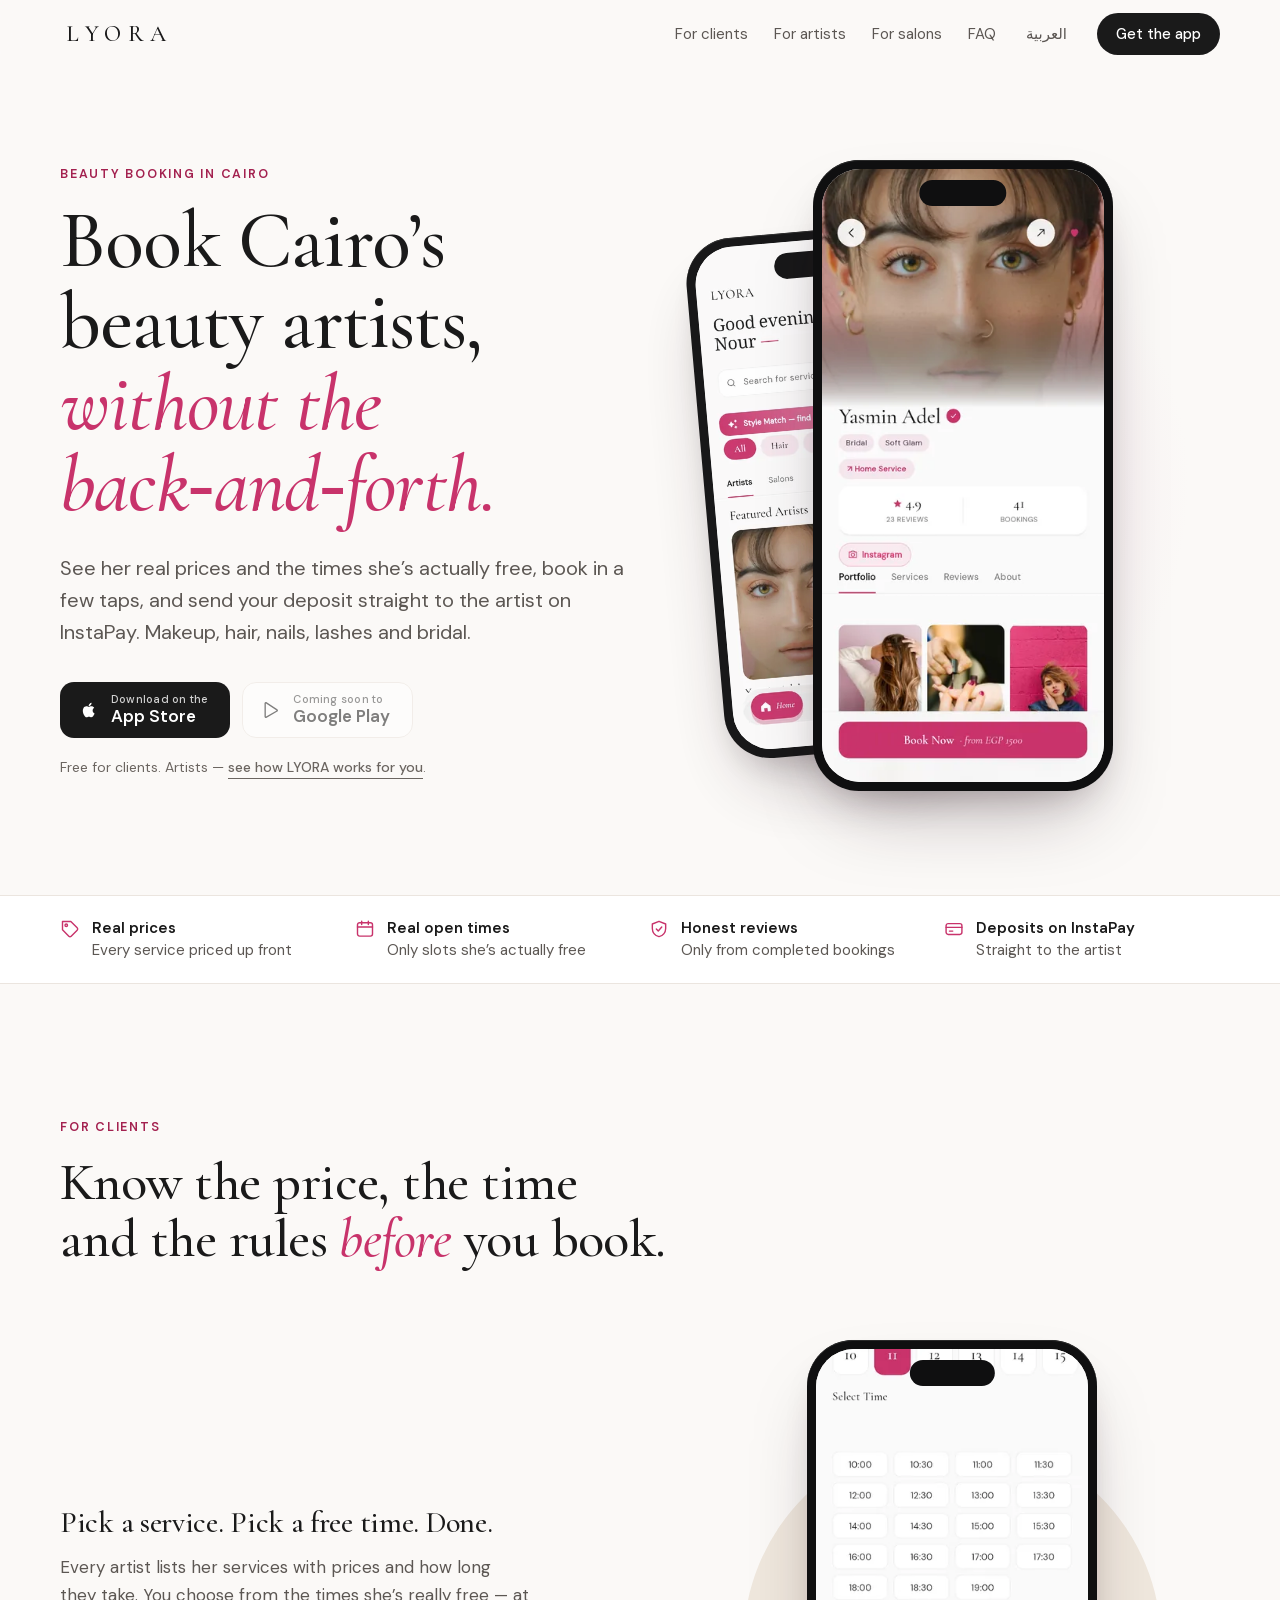
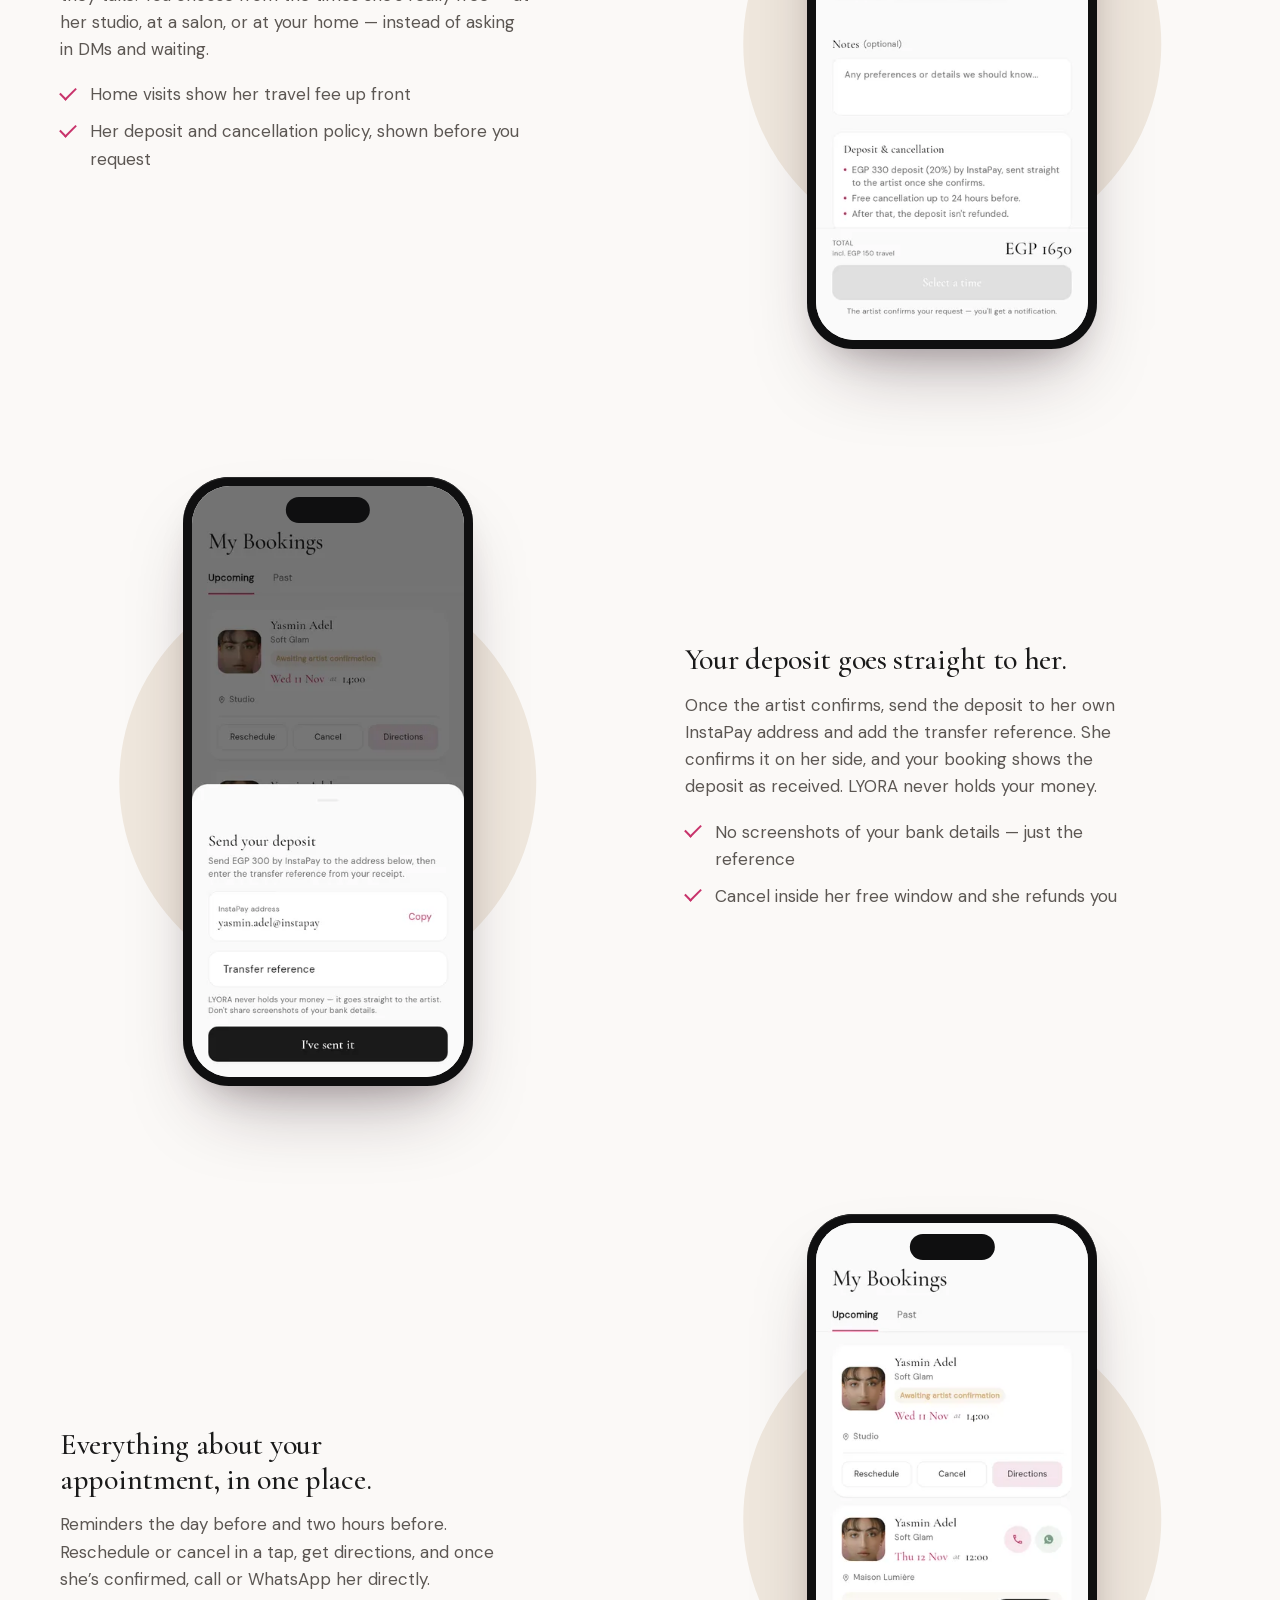
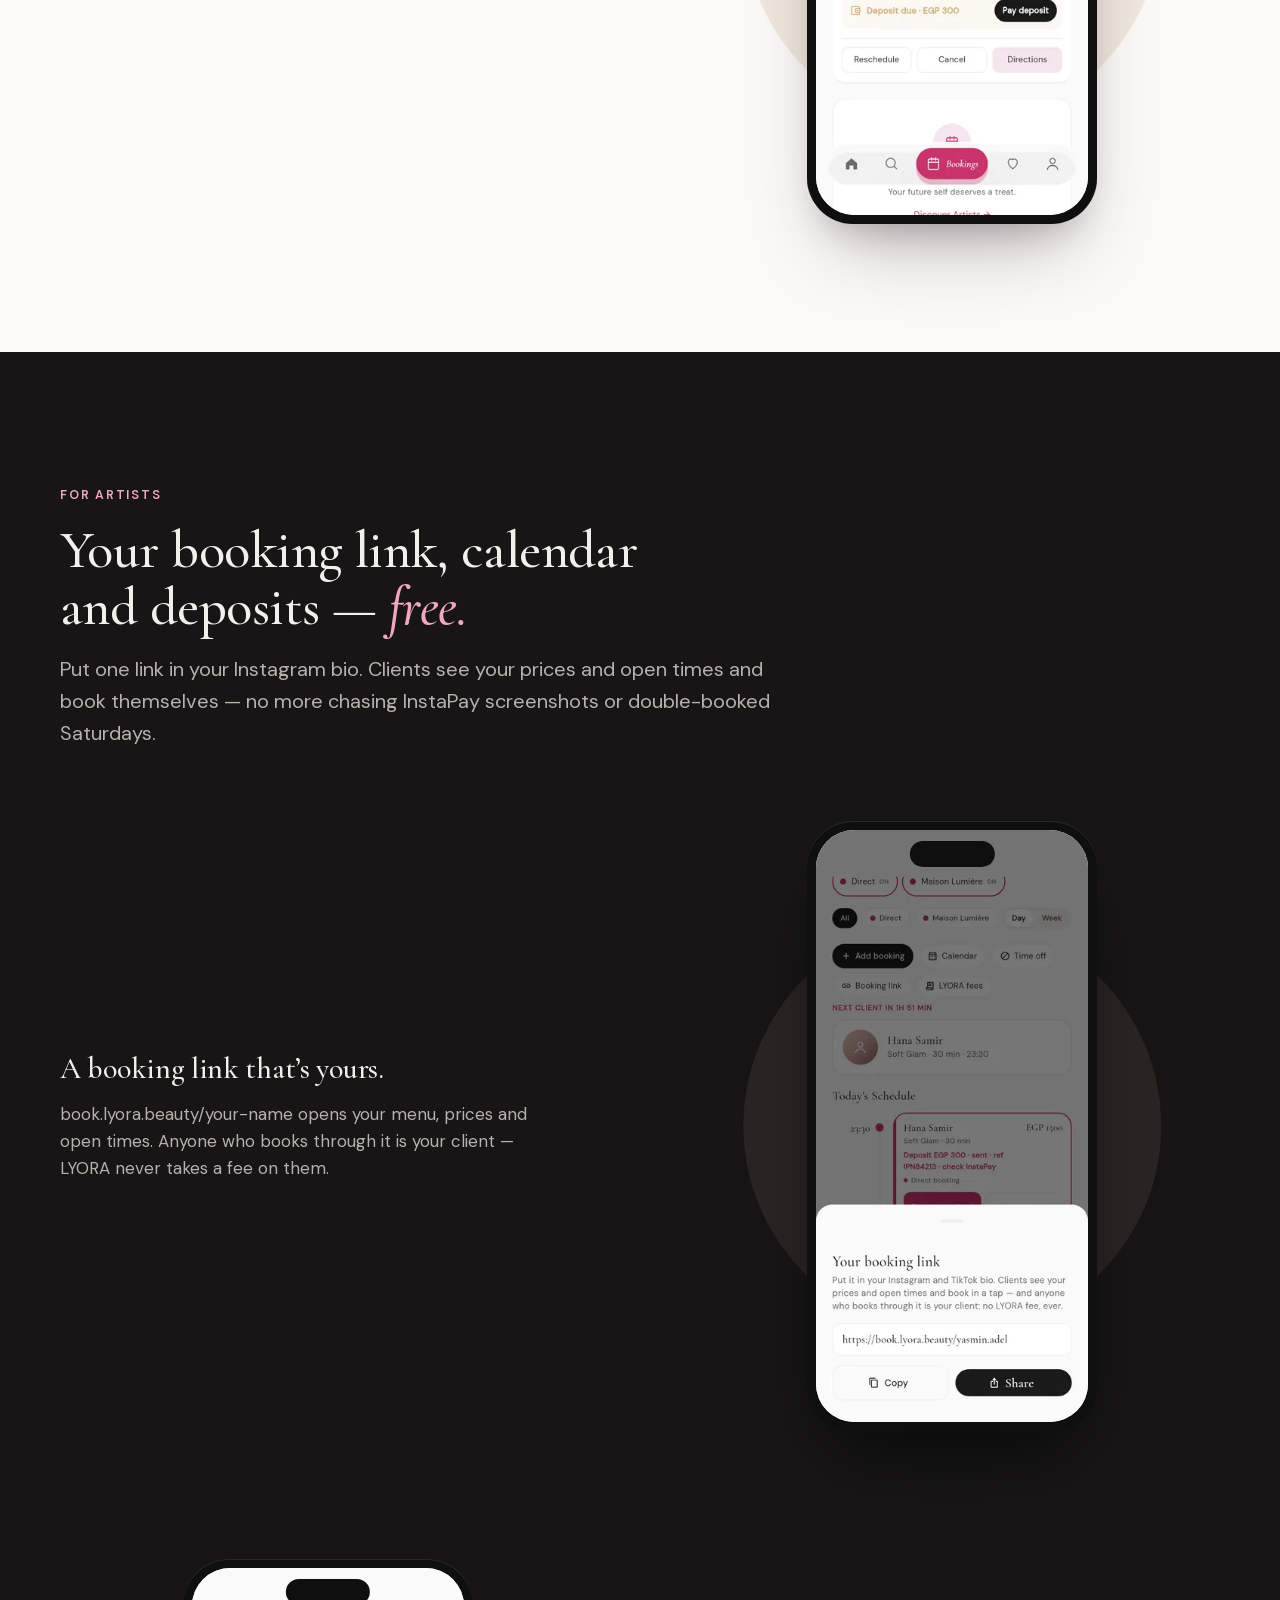
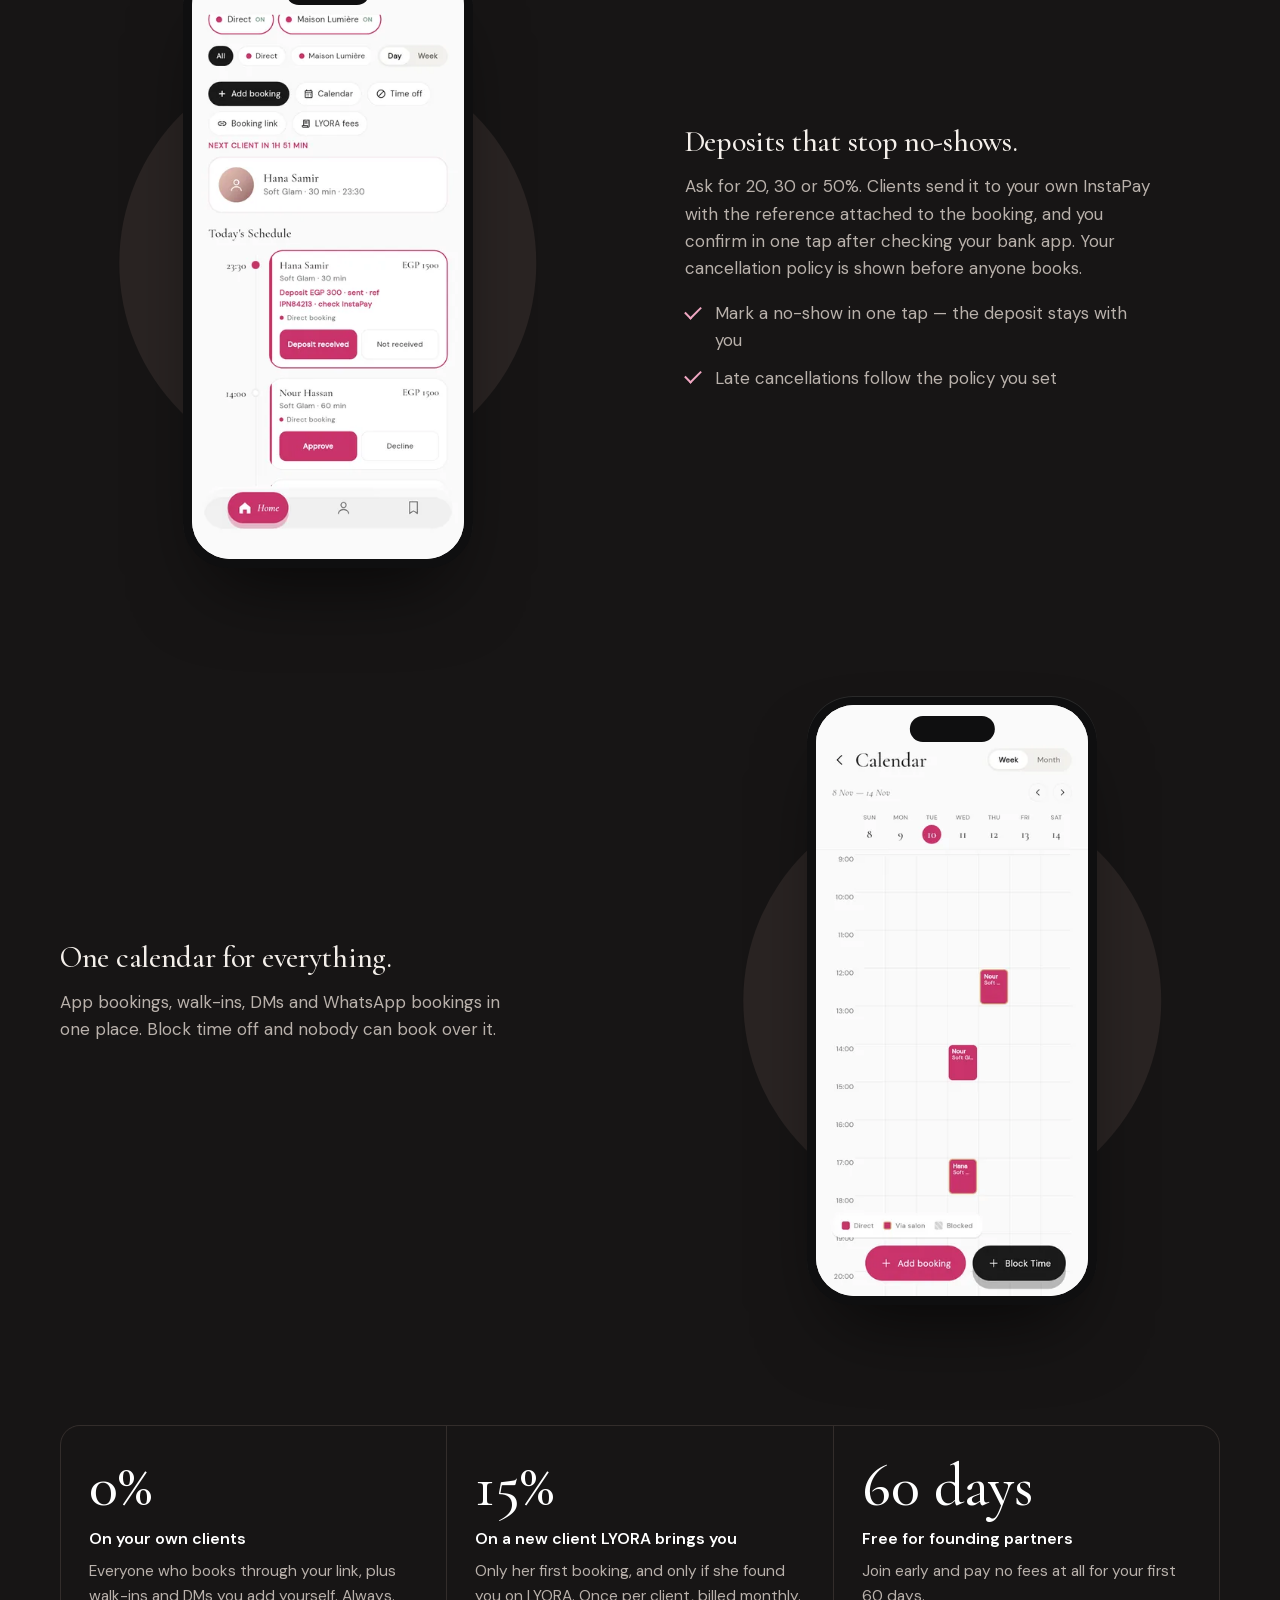
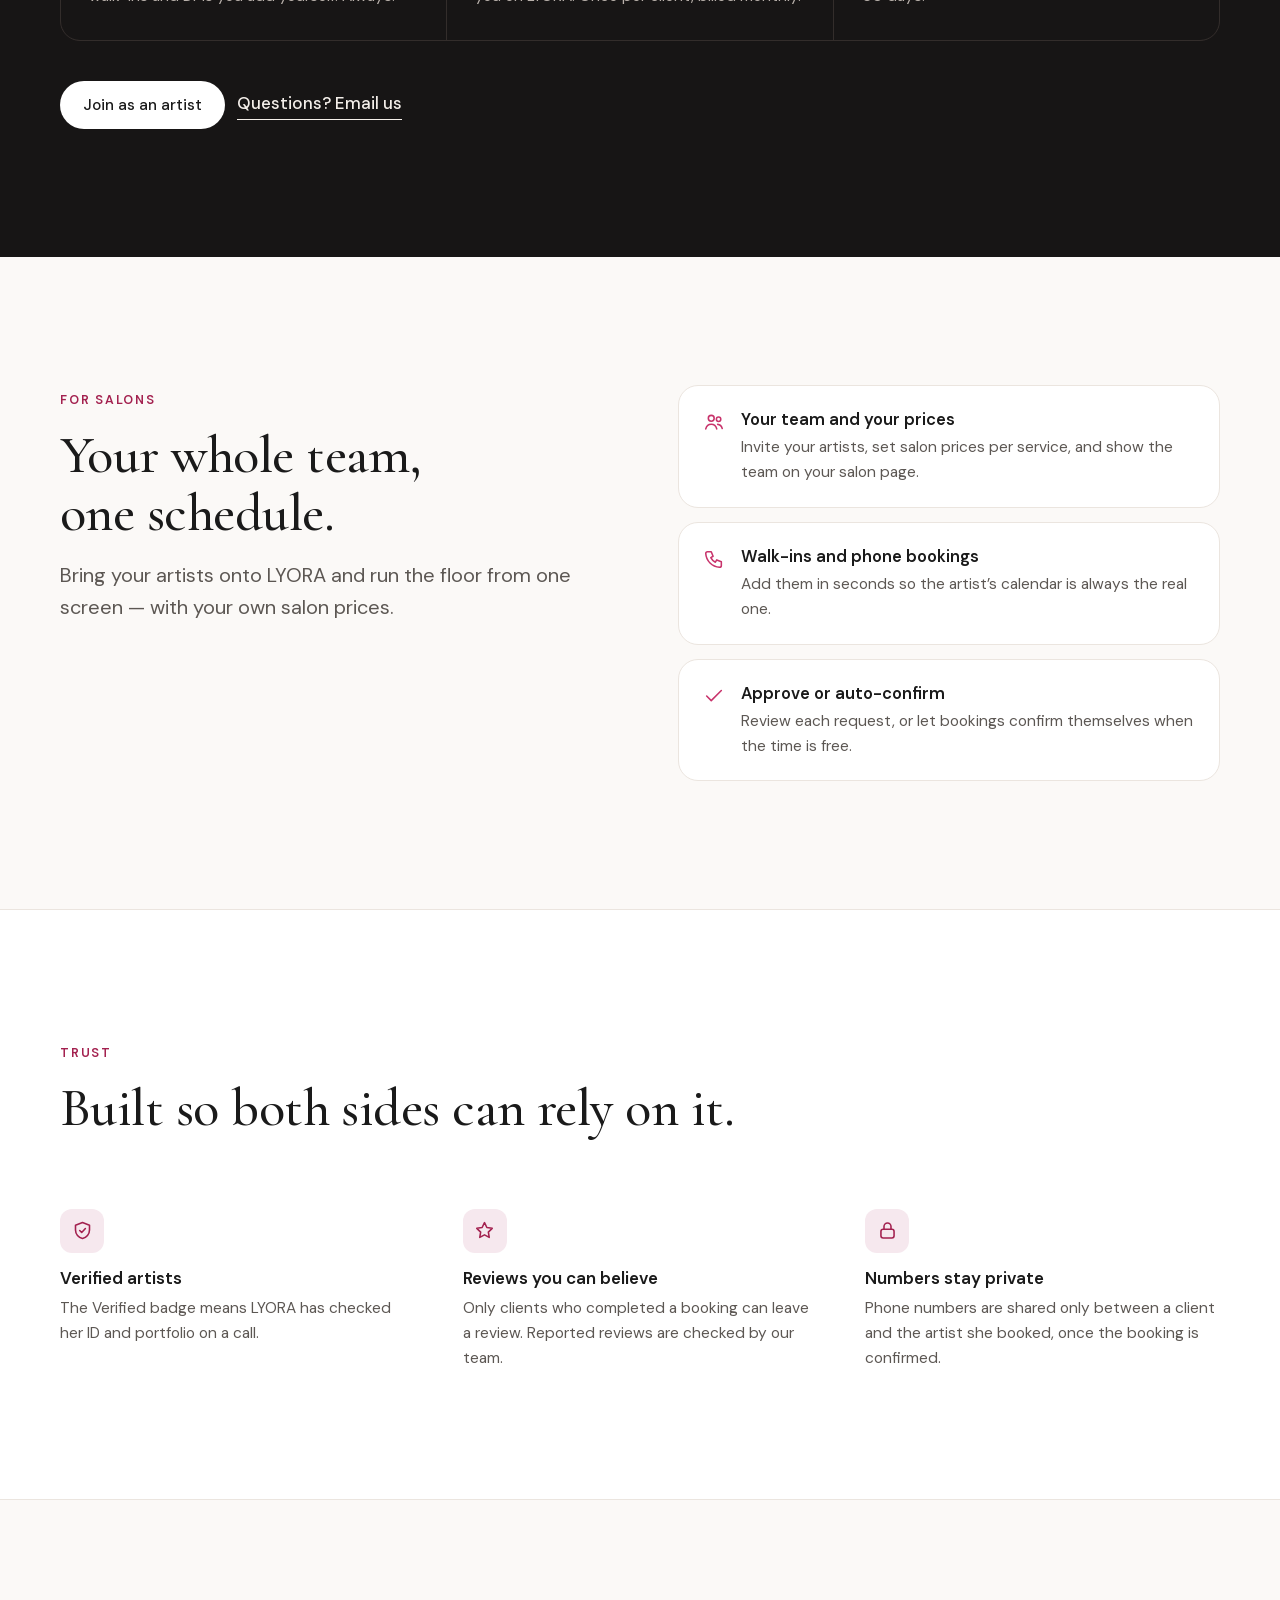
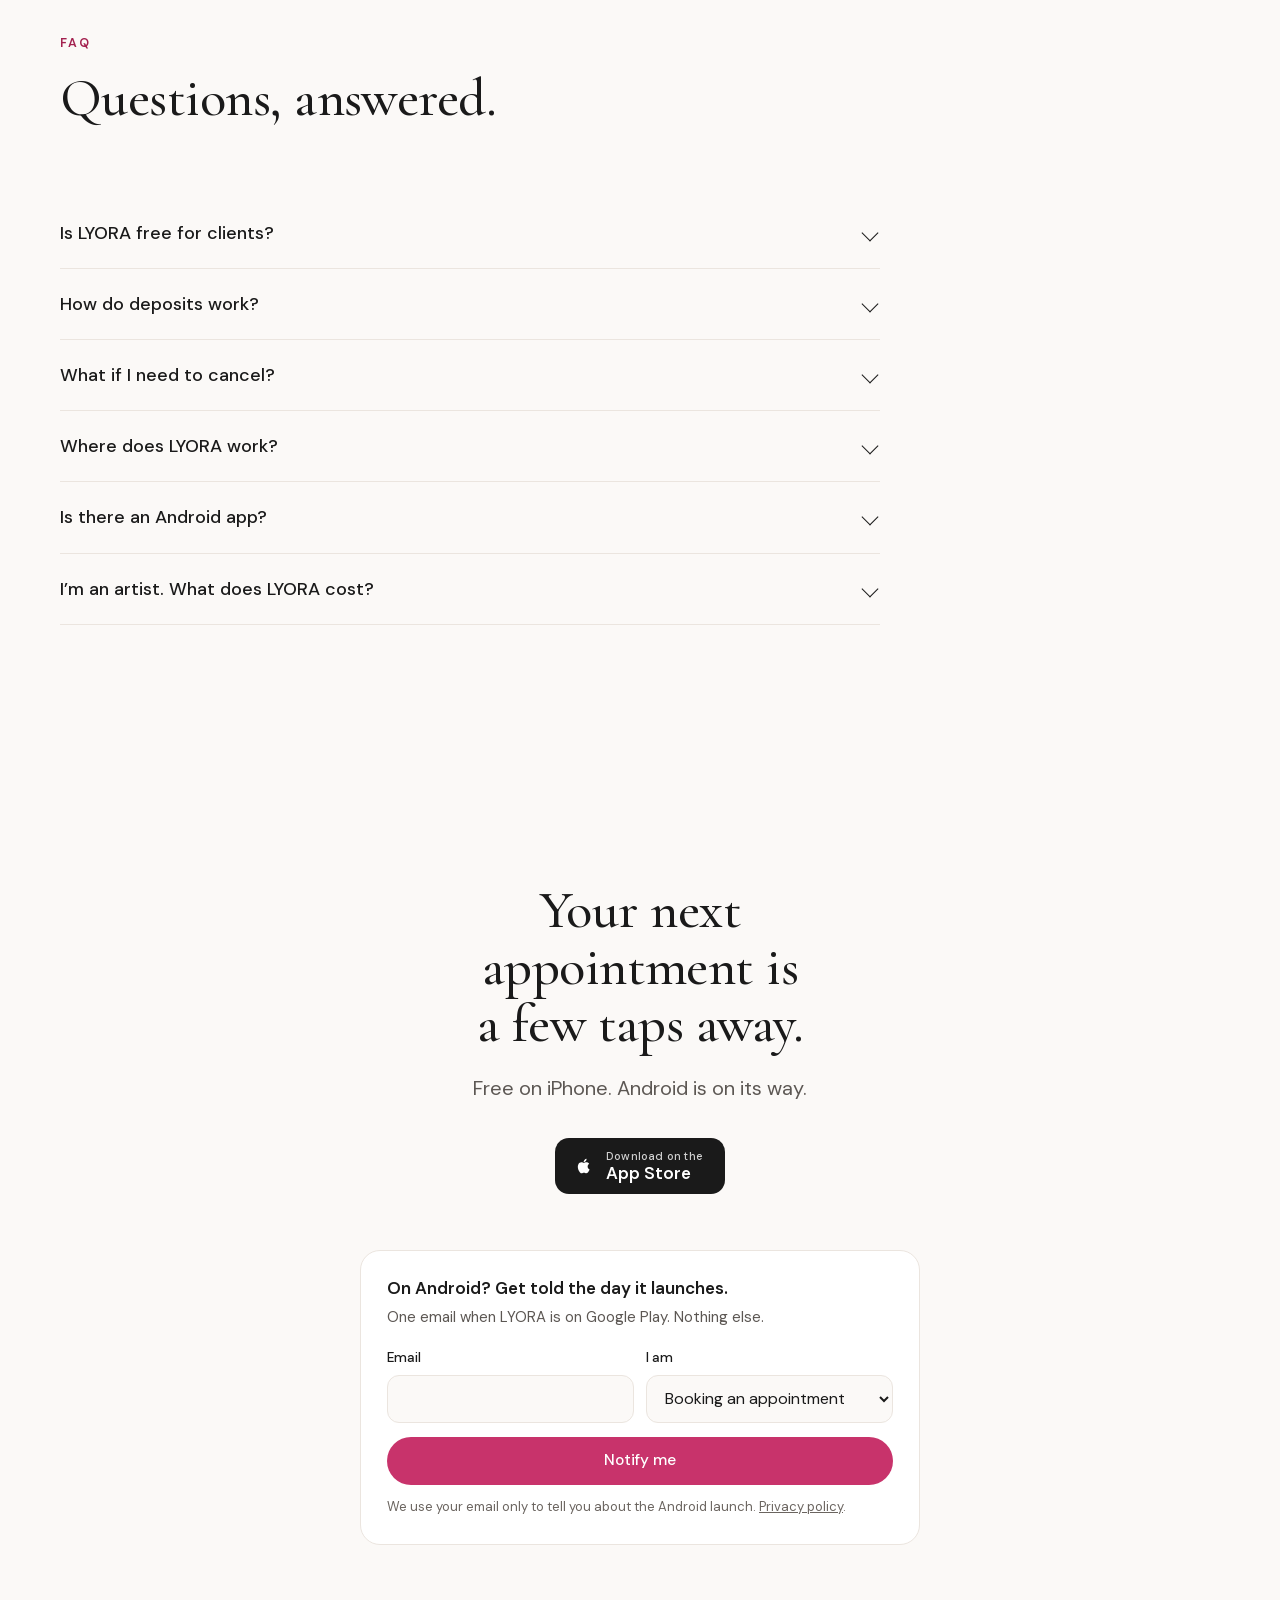
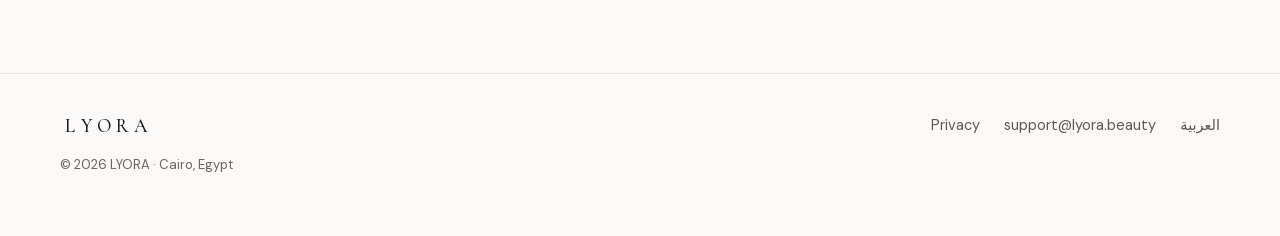
==== index.html @ 5c59edc7 "Redesign lyora.beauty: new EN/AR site built on the app's design - One design system shared with the " ====
<!doctype html>
<html lang="en-EG" dir="ltr">
<head>
<meta charset="utf-8">
<meta name="viewport" content="width=device-width, initial-scale=1">
<title>LYORA — Book beauty artists in Cairo</title>
<meta name="description" content="Book makeup artists, hair stylists, nail and lash artists and salons in Cairo. Real prices, real open times, and deposits sent straight to the artist on InstaPay.">
<link rel="canonical" href="https://lyora.beauty/">
<link rel="alternate" hreflang="en-EG" href="https://lyora.beauty/">
<link rel="alternate" hreflang="ar-EG" href="https://lyora.beauty/ar/">
<link rel="alternate" hreflang="x-default" href="https://lyora.beauty/">
<meta name="theme-color" content="#fbf9f7">
<meta property="og:type" content="website">
<meta property="og:site_name" content="LYORA">
<meta property="og:title" content="LYORA — Book beauty artists in Cairo">
<meta property="og:description" content="Real prices, real open times, and deposits sent straight to the artist on InstaPay.">
<meta property="og:url" content="https://lyora.beauty/">
<meta property="og:image" content="https://lyora.beauty/assets/og.jpg">
<meta property="og:image:width" content="1200">
<meta property="og:image:height" content="630">
<meta property="og:locale" content="en_EG">
<meta property="og:locale:alternate" content="ar_EG">
<meta name="twitter:card" content="summary_large_image">
<link rel="icon" type="image/png" sizes="32x32" href="/assets/favicon-32.png">
<link rel="apple-touch-icon" sizes="180x180" href="/assets/apple-touch-icon.png">
<link rel="preload" href="/assets/fonts/CormorantGaramond-normal-400-latin.woff2" as="font" type="font/woff2" crossorigin>
<link rel="preload" href="/assets/fonts/DMSans-normal-400-latin.woff2" as="font" type="font/woff2" crossorigin>
<link rel="stylesheet" href="/assets/fonts.css">
<link rel="stylesheet" href="/assets/site.css">
<script type="application/ld+json">
{
  "@context": "https://schema.org",
  "@graph": [
    {
      "@type": "Organization",
      "@id": "https://lyora.beauty/#organization",
      "name": "LYORA",
      "url": "https://lyora.beauty/",
      "logo": "https://lyora.beauty/assets/lyora-icon.png",
      "email": "support@lyora.beauty",
      "areaServed": "Cairo, Egypt"
    },
    {
      "@type": "MobileApplication",
      "name": "LYORA",
      "operatingSystem": "iOS",
      "applicationCategory": "LifestyleApplication",
      "offers": { "@type": "Offer", "price": "0", "priceCurrency": "EGP" },
      "url": "https://apps.apple.com/app/id6783791717",
      "publisher": { "@id": "https://lyora.beauty/#organization" }
    }
  ]
}
</script>
</head>
<body>
<a class="skip" href="#main">Skip to content</a>

<header class="site-header">
  <div class="wrap nav">
    <a class="wordmark" href="/" aria-label="LYORA home">LYORA</a>
    <ul class="nav-links" id="nav-links">
      <li><a href="#clients">For clients</a></li>
      <li><a href="#artists">For artists</a></li>
      <li><a href="#salons">For salons</a></li>
      <li><a href="#faq">FAQ</a></li>
      <li class="lang-mobile"><a href="/ar/" lang="ar" hreflang="ar">العربية</a></li>
    </ul>
    <a class="lang lang-desktop" href="/ar/" lang="ar" hreflang="ar">العربية</a>
    <a class="btn btn-ink" href="#download">Get the app</a>
    <button class="menu-btn" type="button" aria-label="Menu" aria-expanded="false" aria-controls="nav-links">
      <svg viewBox="0 0 24 24" fill="none" stroke="currentColor" stroke-width="1.8" stroke-linecap="round" aria-hidden="true"><path d="M4 7h16M4 12h16M4 17h16"/></svg>
    </button>
  </div>
</header>

<main id="main">

  <!-- Hero -->
  <section class="hero">
    <div class="wrap hero-grid">
      <div>
        <span class="eyebrow">Beauty booking in Cairo</span>
        <h1 class="h1">Book Cairo’s beauty artists, <em class="accent">without the back&#8209;and&#8209;forth.</em></h1>
        <p class="lede">See her real prices and the times she’s actually free, book in a few taps, and send your deposit straight to the artist on InstaPay. Makeup, hair, nails, lashes and bridal.</p>
        <div class="cta-row">
          <a class="btn btn-ink store" href="https://apps.apple.com/app/id6783791717" rel="noopener">
            <svg viewBox="0 0 24 24" fill="currentColor" aria-hidden="true"><path d="M16.37 12.6c-.02-2.2 1.8-3.26 1.88-3.31-1.03-1.5-2.62-1.7-3.18-1.73-1.35-.14-2.64.8-3.33.8-.69 0-1.74-.78-2.87-.76-1.47.02-2.83.86-3.59 2.18-1.53 2.66-.39 6.6 1.1 8.76.73 1.05 1.6 2.24 2.73 2.2 1.1-.05 1.51-.71 2.84-.71 1.32 0 1.7.71 2.86.69 1.18-.02 1.93-1.07 2.65-2.13.84-1.22 1.18-2.4 1.2-2.46-.03-.01-2.3-.88-2.33-3.53zM14.2 6.13c.6-.73 1.01-1.75.9-2.76-.87.04-1.92.58-2.54 1.31-.56.64-1.05 1.68-.92 2.67.97.07 1.96-.49 2.56-1.22z"/></svg>
            <span><small>Download on the</small><b>App Store</b></span>
          </a>
          <span class="btn btn-line store" aria-disabled="true">
            <svg viewBox="0 0 24 24" fill="none" stroke="currentColor" stroke-width="1.6" aria-hidden="true"><path d="M5 3.8v16.4c0 .5.5.8 1 .6l13.2-7.6c.5-.3.5-1 0-1.3L6 3.2c-.5-.2-1 .1-1 .6z"/></svg>
            <span><small>Coming soon to</small><b>Google Play</b></span>
          </span>
        </div>
        <p class="hero-note">Free for clients. Artists — <a class="link-arrow" href="#artists">see how LYORA works for you</a>.</p>
      </div>
      <div class="hero-visual" aria-hidden="true">
        <div class="phone back"><div class="screen"><img src="/assets/screens/home.webp" srcset="/assets/screens/home-sm.webp 360w, /assets/screens/home.webp 600w" sizes="250px" alt="" width="600" height="1304" fetchpriority="low"></div></div>
        <div class="phone"><div class="screen"><img src="/assets/screens/profile.webp" srcset="/assets/screens/profile-sm.webp 360w, /assets/screens/profile.webp 600w" sizes="300px" alt="" width="600" height="1304" fetchpriority="high"></div></div>
      </div>
    </div>
  </section>

  <!-- Facts -->
  <section class="facts" aria-label="Why LYORA">
    <ul class="wrap">
      <li><svg viewBox="0 0 24 24" fill="none" stroke="currentColor" stroke-width="1.7" stroke-linecap="round" stroke-linejoin="round" aria-hidden="true"><path d="M20.6 13.4 13.4 20.6a2 2 0 0 1-2.8 0L3 13V3h10l7.6 7.6a2 2 0 0 1 0 2.8z"/><circle cx="7.5" cy="7.5" r="1.5"/></svg><span><strong>Real prices</strong>Every service priced up front</span></li>
      <li><svg viewBox="0 0 24 24" fill="none" stroke="currentColor" stroke-width="1.7" stroke-linecap="round" stroke-linejoin="round" aria-hidden="true"><rect x="3" y="4.5" width="18" height="16" rx="2.5"/><path d="M3 9.5h18M8 2.5v4M16 2.5v4"/></svg><span><strong>Real open times</strong>Only slots she’s actually free</span></li>
      <li><svg viewBox="0 0 24 24" fill="none" stroke="currentColor" stroke-width="1.7" stroke-linecap="round" stroke-linejoin="round" aria-hidden="true"><path d="M12 2.8 4 6v5.5c0 4.7 3.4 8.7 8 9.7 4.6-1 8-5 8-9.7V6l-8-3.2z"/><path d="m8.8 12 2.3 2.3 4.2-4.6"/></svg><span><strong>Honest reviews</strong>Only from completed bookings</span></li>
      <li><svg viewBox="0 0 24 24" fill="none" stroke="currentColor" stroke-width="1.7" stroke-linecap="round" stroke-linejoin="round" aria-hidden="true"><rect x="2.5" y="5.5" width="19" height="13" rx="2.5"/><path d="M2.5 10h19M6.5 14.5h4"/></svg><span><strong>Deposits on InstaPay</strong>Straight to the artist</span></li>
    </ul>
  </section>

  <!-- Clients -->
  <section class="section" id="clients">
    <div class="wrap">
      <div class="section-head reveal">
        <span class="eyebrow">For clients</span>
        <h2 class="h2">Know the price, the time and the rules <em class="accent">before</em> you book.</h2>
      </div>

      <div class="feature reveal">
        <div class="feature-copy">
          <h3 class="h3">Pick a service. Pick a free time. Done.</h3>
          <p>Every artist lists her services with prices and how long they take. You choose from the times she’s really free — at her studio, at a salon, or at your home — instead of asking in DMs and waiting.</p>
          <ul class="ticks">
            <li>Home visits show her travel fee up front</li>
            <li>Her deposit and cancellation policy, shown before you request</li>
          </ul>
        </div>
        <div class="feature-visual">
          <div class="phone"><div class="screen"><img src="/assets/screens/booking.webp" srcset="/assets/screens/booking-sm.webp 360w, /assets/screens/booking.webp 600w" sizes="290px" width="600" height="1304" loading="lazy" alt="LYORA booking screen: open time slots and the artist’s deposit and cancellation policy, total EGP 1,650"></div></div>
        </div>
      </div>

      <div class="feature flip reveal">
        <div class="feature-copy">
          <h3 class="h3">Your deposit goes straight to her.</h3>
          <p>Once the artist confirms, send the deposit to her own InstaPay address and add the transfer reference. She confirms it on her side, and your booking shows the deposit as received. LYORA never holds your money.</p>
          <ul class="ticks">
            <li>No screenshots of your bank details — just the reference</li>
            <li>Cancel inside her free window and she refunds you</li>
          </ul>
        </div>
        <div class="feature-visual">
          <div class="phone"><div class="screen"><img src="/assets/screens/deposit.webp" srcset="/assets/screens/deposit-sm.webp 360w, /assets/screens/deposit.webp 600w" sizes="290px" width="600" height="1304" loading="lazy" alt="Deposit sheet: send EGP 300 by InstaPay to the artist’s address, then enter the transfer reference"></div></div>
        </div>
      </div>

      <div class="feature reveal">
        <div class="feature-copy">
          <h3 class="h3">Everything about your appointment, in one place.</h3>
          <p>Reminders the day before and two hours before. Reschedule or cancel in a tap, get directions, and once she’s confirmed, call or WhatsApp her directly.</p>
        </div>
        <div class="feature-visual">
          <div class="phone"><div class="screen"><img src="/assets/screens/bookings.webp" srcset="/assets/screens/bookings-sm.webp 360w, /assets/screens/bookings.webp 600w" sizes="290px" width="600" height="1304" loading="lazy" alt="My Bookings: a confirmed appointment with call and WhatsApp buttons and a deposit due"></div></div>
        </div>
      </div>
    </div>
  </section>

  <!-- Artists -->
  <section class="section dark" id="artists">
    <div class="wrap">
      <div class="section-head reveal">
        <span class="eyebrow">For artists</span>
        <h2 class="h2">Your booking link, calendar and deposits — <em class="accent" style="color:#f0a7c2">free.</em></h2>
        <p class="lede">Put one link in your Instagram bio. Clients see your prices and open times and book themselves — no more chasing InstaPay screenshots or double-booked Saturdays.</p>
      </div>

      <div class="feature reveal">
        <div class="feature-copy">
          <h3 class="h3">A booking link that’s yours.</h3>
          <p><span dir="ltr">book.lyora.beauty/your-name</span> opens your menu, prices and open times. Anyone who books through it is your client — LYORA never takes a fee on them.</p>
        </div>
        <div class="feature-visual">
          <div class="phone"><div class="screen"><img src="/assets/screens/artist-link.webp" srcset="/assets/screens/artist-link-sm.webp 360w, /assets/screens/artist-link.webp 600w" sizes="290px" width="600" height="1304" loading="lazy" alt="Artist app: your booking link sheet with copy and share buttons"></div></div>
        </div>
      </div>

      <div class="feature flip reveal">
        <div class="feature-copy">
          <h3 class="h3">Deposits that stop no-shows.</h3>
          <p>Ask for 20, 30 or 50%. Clients send it to your own InstaPay with the reference attached to the booking, and you confirm in one tap after checking your bank app. Your cancellation policy is shown before anyone books.</p>
          <ul class="ticks">
            <li>Mark a no-show in one tap — the deposit stays with you</li>
            <li>Late cancellations follow the policy you set</li>
          </ul>
        </div>
        <div class="feature-visual">
          <div class="phone"><div class="screen"><img src="/assets/screens/artist-home.webp" srcset="/assets/screens/artist-home-sm.webp 360w, /assets/screens/artist-home.webp 600w" sizes="290px" width="600" height="1304" loading="lazy" alt="Artist dashboard: today’s schedule with a deposit reference to confirm"></div></div>
        </div>
      </div>

      <div class="feature reveal">
        <div class="feature-copy">
          <h3 class="h3">One calendar for everything.</h3>
          <p>App bookings, walk-ins, DMs and WhatsApp bookings in one place. Block time off and nobody can book over it.</p>
        </div>
        <div class="feature-visual">
          <div class="phone"><div class="screen"><img src="/assets/screens/artist-calendar.webp" srcset="/assets/screens/artist-calendar-sm.webp 360w, /assets/screens/artist-calendar.webp 600w" sizes="290px" width="600" height="1304" loading="lazy" alt="Artist calendar: the week’s bookings with Add booking and Block time"></div></div>
        </div>
      </div>

      <div class="pricing reveal" aria-label="Pricing for artists">
        <div>
          <div class="big">0%</div>
          <h3>On your own clients</h3>
          <p>Everyone who books through your link, plus walk-ins and DMs you add yourself. Always.</p>
        </div>
        <div>
          <div class="big">15%</div>
          <h3>On a new client LYORA brings you</h3>
          <p>Only her first booking, and only if she found you on LYORA. Once per client, billed monthly.</p>
        </div>
        <div>
          <div class="big">60 days</div>
          <h3>Free for founding partners</h3>
          <p>Join early and pay no fees at all for your first 60 days.</p>
        </div>
      </div>
      <div class="cta-row reveal">
        <a class="btn btn-light" href="https://apps.apple.com/app/id6783791717" rel="noopener">Join as an artist</a>
        <a class="link-arrow" href="mailto:support@lyora.beauty?subject=Joining%20LYORA%20as%20an%20artist">Questions? Email us</a>
      </div>
    </div>
  </section>

  <!-- Salons -->
  <section class="section" id="salons">
    <div class="wrap split">
      <div class="reveal">
        <span class="eyebrow">For salons</span>
        <h2 class="h2">Your whole team, one schedule.</h2>
        <p class="lede" style="margin-top:18px">Bring your artists onto LYORA and run the floor from one screen — with your own salon prices.</p>
      </div>
      <div class="cards reveal">
        <div class="card">
          <svg viewBox="0 0 24 24" fill="none" stroke="currentColor" stroke-width="1.7" stroke-linecap="round" stroke-linejoin="round" aria-hidden="true"><circle cx="9" cy="8" r="3.2"/><path d="M3 19.5c.8-3.2 3.2-5 6-5s5.2 1.8 6 5"/><circle cx="17" cy="9" r="2.4"/><path d="M16 14.6c2.4.2 4.2 1.8 5 4.4"/></svg>
          <div><h3>Your team and your prices</h3><p>Invite your artists, set salon prices per service, and show the team on your salon page.</p></div>
        </div>
        <div class="card">
          <svg viewBox="0 0 24 24" fill="none" stroke="currentColor" stroke-width="1.7" stroke-linecap="round" stroke-linejoin="round" aria-hidden="true"><path d="M5 4h4l2 5-2.5 1.5a11 11 0 0 0 5 5L15 13l5 2v4a2 2 0 0 1-2 2A16 16 0 0 1 3 6a2 2 0 0 1 2-2z"/></svg>
          <div><h3>Walk-ins and phone bookings</h3><p>Add them in seconds so the artist’s calendar is always the real one.</p></div>
        </div>
        <div class="card">
          <svg viewBox="0 0 24 24" fill="none" stroke="currentColor" stroke-width="1.7" stroke-linecap="round" stroke-linejoin="round" aria-hidden="true"><path d="M20 6 9 17l-5-5"/></svg>
          <div><h3>Approve or auto-confirm</h3><p>Review each request, or let bookings confirm themselves when the time is free.</p></div>
        </div>
      </div>
    </div>
  </section>

  <!-- Trust -->
  <section class="section trust" aria-labelledby="trust-title">
    <div class="wrap">
      <div class="section-head reveal">
        <span class="eyebrow">Trust</span>
        <h2 class="h2" id="trust-title">Built so both sides can rely on it.</h2>
      </div>
      <div class="trust-grid reveal">
        <div>
          <span class="icon-chip"><svg viewBox="0 0 24 24" fill="none" stroke="currentColor" stroke-width="1.8" stroke-linecap="round" stroke-linejoin="round" aria-hidden="true"><path d="M12 2.8 4 6v5.5c0 4.7 3.4 8.7 8 9.7 4.6-1 8-5 8-9.7V6l-8-3.2z"/><path d="m8.8 12 2.3 2.3 4.2-4.6"/></svg></span>
          <h3>Verified artists</h3>
          <p>The Verified badge means LYORA has checked her ID and portfolio on a call.</p>
        </div>
        <div>
          <span class="icon-chip"><svg viewBox="0 0 24 24" fill="none" stroke="currentColor" stroke-width="1.8" stroke-linecap="round" stroke-linejoin="round" aria-hidden="true"><path d="m12 3 2.7 5.6 6.1.9-4.4 4.3 1 6.1L12 17l-5.4 2.9 1-6.1-4.4-4.3 6.1-.9z"/></svg></span>
          <h3>Reviews you can believe</h3>
          <p>Only clients who completed a booking can leave a review. Reported reviews are checked by our team.</p>
        </div>
        <div>
          <span class="icon-chip"><svg viewBox="0 0 24 24" fill="none" stroke="currentColor" stroke-width="1.8" stroke-linecap="round" stroke-linejoin="round" aria-hidden="true"><rect x="4.5" y="10.5" width="15" height="10" rx="2.5"/><path d="M8 10.5V7.5a4 4 0 0 1 8 0v3"/></svg></span>
          <h3>Numbers stay private</h3>
          <p>Phone numbers are shared only between a client and the artist she booked, once the booking is confirmed.</p>
        </div>
      </div>
    </div>
  </section>

  <!-- FAQ -->
  <section class="section" id="faq" aria-labelledby="faq-title">
    <div class="wrap">
      <div class="section-head reveal">
        <span class="eyebrow">FAQ</span>
        <h2 class="h2" id="faq-title">Questions, answered.</h2>
      </div>
      <div class="faq reveal">
        <details>
          <summary>Is LYORA free for clients?</summary>
          <p>Yes. You pay the artist’s listed price and nothing to LYORA.</p>
        </details>
        <details>
          <summary>How do deposits work?</summary>
          <p>Some artists ask for a deposit to hold your slot. Once she confirms your booking, you send it to her own InstaPay address and add the transfer reference in the app. The money goes straight to her — LYORA never holds it.</p>
        </details>
        <details>
          <summary>What if I need to cancel?</summary>
          <p>Each artist sets a free-cancellation window — 12, 24 or 48 hours before — and you see it before you book. Cancel within it and your deposit is refunded. After it, her policy applies.</p>
        </details>
        <details>
          <summary>Where does LYORA work?</summary>
          <p>We’re starting in Cairo. Artists can come to you if they offer home visits — you’ll see it on their profile.</p>
        </details>
        <details>
          <summary>Is there an Android app?</summary>
          <p>It’s coming soon to Google Play. Leave your email below and we’ll tell you the day it’s out.</p>
        </details>
        <details>
          <summary>I’m an artist. What does LYORA cost?</summary>
          <p>Nothing for your own clients — anyone who books through your link, plus walk-ins and DMs you add yourself. LYORA charges 15% only on the first booking of a new client we bring you, once per client, billed monthly. Founding partners pay nothing for their first 60 days.</p>
        </details>
      </div>
    </div>
  </section>

  <!-- Download -->
  <section class="section download" id="download" aria-labelledby="download-title">
    <div class="wrap">
      <div class="reveal">
        <h2 class="h2" id="download-title">Your next appointment is a few taps away.</h2>
        <p class="lede">Free on iPhone. Android is on its way.</p>
        <div class="cta-row">
          <a class="btn btn-ink store" href="https://apps.apple.com/app/id6783791717" rel="noopener">
            <svg viewBox="0 0 24 24" fill="currentColor" aria-hidden="true"><path d="M16.37 12.6c-.02-2.2 1.8-3.26 1.88-3.31-1.03-1.5-2.62-1.7-3.18-1.73-1.35-.14-2.64.8-3.33.8-.69 0-1.74-.78-2.87-.76-1.47.02-2.83.86-3.59 2.18-1.53 2.66-.39 6.6 1.1 8.76.73 1.05 1.6 2.24 2.73 2.2 1.1-.05 1.51-.71 2.84-.71 1.32 0 1.7.71 2.86.69 1.18-.02 1.93-1.07 2.65-2.13.84-1.22 1.18-2.4 1.2-2.46-.03-.01-2.3-.88-2.33-3.53zM14.2 6.13c.6-.73 1.01-1.75.9-2.76-.87.04-1.92.58-2.54 1.31-.56.64-1.05 1.68-.92 2.67.97.07 1.96-.49 2.56-1.22z"/></svg>
            <span><small>Download on the</small><b>App Store</b></span>
          </a>
        </div>
      </div>

      <div class="notify reveal">
        <h3>On Android? Get told the day it launches.</h3>
        <p>One email when LYORA is on Google Play. Nothing else.</p>
        <form id="notify-form" action="https://docs.google.com/forms/d/e/1FAIpQLSeDZtMh4oizTAiCWTDdrhZZs3nA7Vpc5B5o_A4CYUccoJpkTA/formResponse" method="POST" target="notify-frame">
          <div class="form-row">
            <div class="field">
              <label for="nf-email">Email</label>
              <input id="nf-email" type="email" name="entry.905072472" autocomplete="email" required>
            </div>
            <div class="field">
              <label for="nf-role">I am</label>
              <select id="nf-role" name="entry.1811299792" required>
                <option value="Client">Booking an appointment</option>
                <option value="Artist">A beauty artist</option>
                <option value="Salon">A salon owner</option>
              </select>
            </div>
          </div>
          <div class="hp" aria-hidden="true"><label>Leave empty <input type="text" name="_honey" tabindex="-1" autocomplete="off"></label></div>
          <button class="btn btn-rose" type="submit">Notify me</button>
          <p class="form-note">We use your email only to tell you about the Android launch. <a href="/privacy.html">Privacy policy</a>.</p>
          <p class="form-status" id="notify-status" role="status" aria-live="polite">Thank you — we’ll email you when LYORA is on Google Play.</p>
        </form>
        <iframe name="notify-frame" title="Form submission" hidden></iframe>
      </div>
    </div>
  </section>
</main>

<footer class="site-footer">
  <div class="wrap">
    <div class="foot">
      <a class="wordmark" href="/" aria-label="LYORA home">LYORA</a>
      <nav aria-label="Footer">
        <a href="/privacy.html">Privacy</a>
        <a href="mailto:support@lyora.beauty">support@lyora.beauty</a>
        <a href="/ar/" lang="ar" hreflang="ar">العربية</a>
      </nav>
    </div>
    <p class="foot-small">© 2026 LYORA · Cairo, Egypt</p>
  </div>
</footer>

<script src="/assets/site.js" defer></script>
</body>
</html>
---- assets/fonts.css ----
/* Self-hosted (SIL OFL) — no third-party font requests. */
@font-face {
  font-family: 'Cormorant Garamond';
  font-style: italic;
  font-weight: 400;
  font-display: swap;
  src: url(fonts/CormorantGaramond-italic-400-latin.woff2) format('woff2');
  unicode-range: U+0000-00FF, U+0131, U+0152-0153, U+02BB-02BC, U+02C6, U+02DA, U+02DC, U+0304, U+0308, U+0329, U+2000-206F, U+20AC, U+2122, U+2191, U+2193, U+2212, U+2215, U+FEFF, U+FFFD;
}
@font-face {
  font-family: 'Cormorant Garamond';
  font-style: italic;
  font-weight: 500;
  font-display: swap;
  src: url(fonts/CormorantGaramond-italic-400-latin.woff2) format('woff2');
  unicode-range: U+0000-00FF, U+0131, U+0152-0153, U+02BB-02BC, U+02C6, U+02DA, U+02DC, U+0304, U+0308, U+0329, U+2000-206F, U+20AC, U+2122, U+2191, U+2193, U+2212, U+2215, U+FEFF, U+FFFD;
}
@font-face {
  font-family: 'Cormorant Garamond';
  font-style: normal;
  font-weight: 400;
  font-display: swap;
  src: url(fonts/CormorantGaramond-normal-400-latin.woff2) format('woff2');
  unicode-range: U+0000-00FF, U+0131, U+0152-0153, U+02BB-02BC, U+02C6, U+02DA, U+02DC, U+0304, U+0308, U+0329, U+2000-206F, U+20AC, U+2122, U+2191, U+2193, U+2212, U+2215, U+FEFF, U+FFFD;
}
@font-face {
  font-family: 'Cormorant Garamond';
  font-style: normal;
  font-weight: 500;
  font-display: swap;
  src: url(fonts/CormorantGaramond-normal-400-latin.woff2) format('woff2');
  unicode-range: U+0000-00FF, U+0131, U+0152-0153, U+02BB-02BC, U+02C6, U+02DA, U+02DC, U+0304, U+0308, U+0329, U+2000-206F, U+20AC, U+2122, U+2191, U+2193, U+2212, U+2215, U+FEFF, U+FFFD;
}
@font-face {
  font-family: 'Cormorant Garamond';
  font-style: normal;
  font-weight: 600;
  font-display: swap;
  src: url(fonts/CormorantGaramond-normal-400-latin.woff2) format('woff2');
  unicode-range: U+0000-00FF, U+0131, U+0152-0153, U+02BB-02BC, U+02C6, U+02DA, U+02DC, U+0304, U+0308, U+0329, U+2000-206F, U+20AC, U+2122, U+2191, U+2193, U+2212, U+2215, U+FEFF, U+FFFD;
}
@font-face {
  font-family: 'DM Sans';
  font-style: normal;
  font-weight: 400;
  font-display: swap;
  src: url(fonts/DMSans-normal-400-latin.woff2) format('woff2');
  unicode-range: U+0000-00FF, U+0131, U+0152-0153, U+02BB-02BC, U+02C6, U+02DA, U+02DC, U+0304, U+0308, U+0329, U+2000-206F, U+20AC, U+2122, U+2191, U+2193, U+2212, U+2215, U+FEFF, U+FFFD;
}
@font-face {
  font-family: 'DM Sans';
  font-style: normal;
  font-weight: 500;
  font-display: swap;
  src: url(fonts/DMSans-normal-400-latin.woff2) format('woff2');
  unicode-range: U+0000-00FF, U+0131, U+0152-0153, U+02BB-02BC, U+02C6, U+02DA, U+02DC, U+0304, U+0308, U+0329, U+2000-206F, U+20AC, U+2122, U+2191, U+2193, U+2212, U+2215, U+FEFF, U+FFFD;
}
@font-face {
  font-family: 'DM Sans';
  font-style: normal;
  font-weight: 600;
  font-display: swap;
  src: url(fonts/DMSans-normal-400-latin.woff2) format('woff2');
  unicode-range: U+0000-00FF, U+0131, U+0152-0153, U+02BB-02BC, U+02C6, U+02DA, U+02DC, U+0304, U+0308, U+0329, U+2000-206F, U+20AC, U+2122, U+2191, U+2193, U+2212, U+2215, U+FEFF, U+FFFD;
}
@font-face {
  font-family: 'Noto Naskh Arabic';
  font-style: normal;
  font-weight: 500;
  font-display: swap;
  src: url(fonts/NotoNaskhArabic-normal-500-arabic.woff2) format('woff2');
  unicode-range: U+0600-06FF, U+0750-077F, U+0870-0891, U+0897-08E1, U+08E3-08FF, U+200C-200E, U+2010-2011, U+204F, U+2E41, U+FB50-FDFF, U+FE70-FE74, U+FE76-FEFC, U+102E0-102FB, U+10E60-10E7E, U+10EC2-10EC7, U+10EC9-10EEE, U+10EF0-10EFF, U+1EE00-1EE03, U+1EE05-1EE1F, U+1EE21-1EE22, U+1EE24, U+1EE27, U+1EE29-1EE32, U+1EE34-1EE37, U+1EE39, U+1EE3B, U+1EE42, U+1EE47, U+1EE49, U+1EE4B, U+1EE4D-1EE4F, U+1EE51-1EE52, U+1EE54, U+1EE57, U+1EE59, U+1EE5B, U+1EE5D, U+1EE5F, U+1EE61-1EE62, U+1EE64, U+1EE67-1EE6A, U+1EE6C-1EE72, U+1EE74-1EE77, U+1EE79-1EE7C, U+1EE7E, U+1EE80-1EE89, U+1EE8B-1EE9B, U+1EEA1-1EEA3, U+1EEA5-1EEA9, U+1EEAB-1EEBB, U+1EEF0-1EEF1;
}
@font-face {
  font-family: 'Noto Naskh Arabic';
  font-style: normal;
  font-weight: 600;
  font-display: swap;
  src: url(fonts/NotoNaskhArabic-normal-500-arabic.woff2) format('woff2');
  unicode-range: U+0600-06FF, U+0750-077F, U+0870-0891, U+0897-08E1, U+08E3-08FF, U+200C-200E, U+2010-2011, U+204F, U+2E41, U+FB50-FDFF, U+FE70-FE74, U+FE76-FEFC, U+102E0-102FB, U+10E60-10E7E, U+10EC2-10EC7, U+10EC9-10EEE, U+10EF0-10EFF, U+1EE00-1EE03, U+1EE05-1EE1F, U+1EE21-1EE22, U+1EE24, U+1EE27, U+1EE29-1EE32, U+1EE34-1EE37, U+1EE39, U+1EE3B, U+1EE42, U+1EE47, U+1EE49, U+1EE4B, U+1EE4D-1EE4F, U+1EE51-1EE52, U+1EE54, U+1EE57, U+1EE59, U+1EE5B, U+1EE5D, U+1EE5F, U+1EE61-1EE62, U+1EE64, U+1EE67-1EE6A, U+1EE6C-1EE72, U+1EE74-1EE77, U+1EE79-1EE7C, U+1EE7E, U+1EE80-1EE89, U+1EE8B-1EE9B, U+1EEA1-1EEA3, U+1EEA5-1EEA9, U+1EEAB-1EEBB, U+1EEF0-1EEF1;
}
@font-face {
  font-family: 'IBM Plex Sans Arabic';
  font-style: normal;
  font-weight: 400;
  font-display: swap;
  src: url(fonts/IBMPlexSansArabic-normal-400-arabic.woff2) format('woff2');
  unicode-range: U+0600-06FF, U+0750-077F, U+0870-0891, U+0897-08E1, U+08E3-08FF, U+200C-200E, U+2010-2011, U+204F, U+2E41, U+FB50-FDFF, U+FE70-FE74, U+FE76-FEFC, U+102E0-102FB, U+10E60-10E7E, U+10EC2-10EC7, U+10EC9-10EEE, U+10EF0-10EFF, U+1EE00-1EE03, U+1EE05-1EE1F, U+1EE21-1EE22, U+1EE24, U+1EE27, U+1EE29-1EE32, U+1EE34-1EE37, U+1EE39, U+1EE3B, U+1EE42, U+1EE47, U+1EE49, U+1EE4B, U+1EE4D-1EE4F, U+1EE51-1EE52, U+1EE54, U+1EE57, U+1EE59, U+1EE5B, U+1EE5D, U+1EE5F, U+1EE61-1EE62, U+1EE64, U+1EE67-1EE6A, U+1EE6C-1EE72, U+1EE74-1EE77, U+1EE79-1EE7C, U+1EE7E, U+1EE80-1EE89, U+1EE8B-1EE9B, U+1EEA1-1EEA3, U+1EEA5-1EEA9, U+1EEAB-1EEBB, U+1EEF0-1EEF1;
}
@font-face {
  font-family: 'IBM Plex Sans Arabic';
  font-style: normal;
  font-weight: 500;
  font-display: swap;
  src: url(fonts/IBMPlexSansArabic-normal-500-arabic.woff2) format('woff2');
  unicode-range: U+0600-06FF, U+0750-077F, U+0870-0891, U+0897-08E1, U+08E3-08FF, U+200C-200E, U+2010-2011, U+204F, U+2E41, U+FB50-FDFF, U+FE70-FE74, U+FE76-FEFC, U+102E0-102FB, U+10E60-10E7E, U+10EC2-10EC7, U+10EC9-10EEE, U+10EF0-10EFF, U+1EE00-1EE03, U+1EE05-1EE1F, U+1EE21-1EE22, U+1EE24, U+1EE27, U+1EE29-1EE32, U+1EE34-1EE37, U+1EE39, U+1EE3B, U+1EE42, U+1EE47, U+1EE49, U+1EE4B, U+1EE4D-1EE4F, U+1EE51-1EE52, U+1EE54, U+1EE57, U+1EE59, U+1EE5B, U+1EE5D, U+1EE5F, U+1EE61-1EE62, U+1EE64, U+1EE67-1EE6A, U+1EE6C-1EE72, U+1EE74-1EE77, U+1EE79-1EE7C, U+1EE7E, U+1EE80-1EE89, U+1EE8B-1EE9B, U+1EEA1-1EEA3, U+1EEA5-1EEA9, U+1EEAB-1EEBB, U+1EEF0-1EEF1;
}
@font-face {
  font-family: 'IBM Plex Sans Arabic';
  font-style: normal;
  font-weight: 600;
  font-display: swap;
  src: url(fonts/IBMPlexSansArabic-normal-600-arabic.woff2) format('woff2');
  unicode-range: U+0600-06FF, U+0750-077F, U+0870-0891, U+0897-08E1, U+08E3-08FF, U+200C-200E, U+2010-2011, U+204F, U+2E41, U+FB50-FDFF, U+FE70-FE74, U+FE76-FEFC, U+102E0-102FB, U+10E60-10E7E, U+10EC2-10EC7, U+10EC9-10EEE, U+10EF0-10EFF, U+1EE00-1EE03, U+1EE05-1EE1F, U+1EE21-1EE22, U+1EE24, U+1EE27, U+1EE29-1EE32, U+1EE34-1EE37, U+1EE39, U+1EE3B, U+1EE42, U+1EE47, U+1EE49, U+1EE4B, U+1EE4D-1EE4F, U+1EE51-1EE52, U+1EE54, U+1EE57, U+1EE59, U+1EE5B, U+1EE5D, U+1EE5F, U+1EE61-1EE62, U+1EE64, U+1EE67-1EE6A, U+1EE6C-1EE72, U+1EE74-1EE77, U+1EE79-1EE7C, U+1EE7E, U+1EE80-1EE89, U+1EE8B-1EE9B, U+1EEA1-1EEA3, U+1EEA5-1EEA9, U+1EEAB-1EEBB, U+1EEF0-1EEF1;
}
---- assets/site.css ----
/* LYORA — lyora.beauty
   One stylesheet for every page (EN + AR). Tokens mirror the app
   (lib/core/constants/app_colors.dart): rose #C8336B, ink #1A1A1A. */

:root {
  --bg: #fbf9f7;
  --surface: #ffffff;
  --ink: #1a1a1a;
  --ink-2: #5c5753;      /* 6.7:1 on --bg */
  --ink-3: #6b6560;      /* 5.4:1 on --bg — small print */
  --line: #ebe5df;
  --rose: #c8336b;       /* 4.9:1 on white */
  --rose-ink: #a3214f;   /* rose text on tinted backgrounds */
  --rose-soft: #f6e8ee;
  --sand: #efe7dd;
  --sage: #4f7a5a;
  --dark: #171515;
  --dark-2: #b9b1ab;     /* 7.9:1 on --dark */

  --serif: "Cormorant Garamond", "Times New Roman", serif;
  --sans: "DM Sans", system-ui, -apple-system, "Segoe UI", Roboto, sans-serif;

  --wrap: 1160px;
  --gutter: clamp(16px, 4vw, 40px);
  --section: clamp(72px, 10vw, 128px);
  --radius: 20px;
  --ease: cubic-bezier(.2, .7, .2, 1);
}

/* Arabic: Naskh for display, Plex Sans Arabic for reading. Latin glyphs
   (prices, EGP, the wordmark) fall through to the English faces. */
:root:lang(ar) {
  --serif: "Noto Naskh Arabic", "Cormorant Garamond", serif;
  --sans: "IBM Plex Sans Arabic", "DM Sans", system-ui, sans-serif;
}

*, *::before, *::after { box-sizing: border-box; }
html { -webkit-text-size-adjust: 100%; scroll-behavior: smooth; }
@media (prefers-reduced-motion: reduce) { html { scroll-behavior: auto; } }
body {
  margin: 0;
  background: var(--bg);
  color: var(--ink);
  font: 400 17px/1.6 var(--sans);
  -webkit-font-smoothing: antialiased;
  text-rendering: optimizeLegibility;
}
:lang(ar) body { line-height: 1.8; }
img { max-width: 100%; height: auto; display: block; }
a { color: inherit; }
p { margin: 0 0 1em; }
h1, h2, h3 { font-family: var(--serif); font-weight: 500; margin: 0; letter-spacing: -0.01em; text-wrap: balance; }
:lang(ar) h1, :lang(ar) h2, :lang(ar) h3 { font-weight: 500; letter-spacing: 0; }
::selection { background: var(--rose-soft); }

:focus-visible { outline: 2px solid var(--rose); outline-offset: 3px; border-radius: 6px; }
.skip {
  position: absolute; inset-inline-start: 16px; top: -60px; z-index: 50;
  background: var(--ink); color: #fff; padding: 10px 16px; border-radius: 10px;
  text-decoration: none; transition: top .2s;
}
.skip:focus { top: 12px; }
.sr { position: absolute; width: 1px; height: 1px; overflow: hidden; clip: rect(0 0 0 0); white-space: nowrap; }

.wrap { width: 100%; max-width: calc(var(--wrap) + 2 * var(--gutter)); margin: 0 auto; padding: 0 var(--gutter); }

/* ── Type ─────────────────────────────────────────────────────────────── */
.eyebrow {
  display: inline-block; font: 600 12.5px/1.2 var(--sans); letter-spacing: .14em;
  text-transform: uppercase; color: var(--rose-ink); margin-bottom: 18px;
}
:lang(ar) .eyebrow { letter-spacing: 0; font-size: 14px; }
.h1 { font-size: clamp(44px, 6.6vw, 80px); line-height: 1.02; }
:lang(ar) .h1 { font-size: clamp(38px, 5.6vw, 66px); line-height: 1.35; }
.h2 { font-size: clamp(34px, 4.4vw, 54px); line-height: 1.06; }
:lang(ar) .h2 { font-size: clamp(30px, 3.8vw, 46px); line-height: 1.4; }
.h3 { font-size: clamp(24px, 2.4vw, 30px); line-height: 1.15; }
:lang(ar) .h3 { line-height: 1.5; }
.lede { font-size: clamp(18px, 1.6vw, 20px); color: var(--ink-2); max-width: 36em; }
em.accent { font-style: italic; color: var(--rose); }
:lang(ar) em.accent { font-style: normal; }
.muted { color: var(--ink-2); }

/* ── Buttons ──────────────────────────────────────────────────────────── */
.btn {
  display: inline-flex; align-items: center; justify-content: center; gap: 10px;
  min-height: 48px; padding: 0 22px; border-radius: 999px; border: 1px solid transparent;
  font: 500 15.5px/1 var(--sans); text-decoration: none; cursor: pointer;
  transition: background-color .2s var(--ease), color .2s var(--ease), border-color .2s var(--ease), transform .2s var(--ease);
}
.btn:active { transform: translateY(1px); }
.btn-ink { background: var(--ink); color: #fff; }
.btn-ink:hover { background: #333; }
.btn-rose { background: var(--rose); color: #fff; }
.btn-rose:hover { background: #b02a5c; }
.btn-line { border-color: var(--line); background: var(--surface); color: var(--ink); }
.btn-line:hover { border-color: #d8cfc7; }
.btn[aria-disabled="true"] { opacity: .55; cursor: default; }
.btn svg { width: 20px; height: 20px; flex: none; }
.store {
  min-height: 56px; padding: 0 22px 0 18px; border-radius: 14px; gap: 12px; text-align: start;
}
.store small { display: block; font-size: 11px; opacity: .8; letter-spacing: .02em; margin-bottom: 3px; }
.store b { display: block; font-size: 17px; font-weight: 600; line-height: 1; }
.cta-row { display: flex; flex-wrap: wrap; gap: 12px; align-items: center; }
.link-arrow { font-weight: 500; text-decoration: none; border-bottom: 1px solid currentColor; padding-bottom: 2px; }
.link-arrow:hover { color: var(--rose); }

/* ── Header ───────────────────────────────────────────────────────────── */
.site-header {
  position: sticky; top: 0; z-index: 40;
  background: color-mix(in srgb, var(--bg) 88%, transparent);
  -webkit-backdrop-filter: saturate(1.4) blur(14px); backdrop-filter: saturate(1.4) blur(14px);
  border-bottom: 1px solid transparent; transition: border-color .2s;
}
.site-header.scrolled { border-bottom-color: var(--line); }
.nav { display: flex; align-items: center; gap: 28px; min-height: 68px; }
.wordmark {
  font: 500 23px/1 "Cormorant Garamond", serif; letter-spacing: .28em; text-decoration: none;
  margin-inline-end: auto; padding-inline-start: .28em; direction: ltr;
}
.nav-links { display: flex; gap: 26px; list-style: none; margin: 0; padding: 0; }
.nav-links a { text-decoration: none; font-size: 15px; color: var(--ink-2); padding: 10px 0; }
.nav-links a:hover { color: var(--ink); }
.nav .lang { font-size: 15px; text-decoration: none; color: var(--ink-2); padding: 10px 2px; }
.nav .lang:hover { color: var(--ink); }
.nav .btn { min-height: 42px; padding: 0 18px; font-size: 14.5px; }
.menu-btn { display: none; }
.nav-links .lang-mobile { display: none; }
@media (max-width: 860px) {
  .nav-links, .nav .lang-desktop { display: none; }
  .nav { gap: 14px; }
  .menu-btn {
    display: inline-flex; width: 44px; height: 44px; align-items: center; justify-content: center;
    border: 1px solid var(--line); border-radius: 12px; background: var(--surface); cursor: pointer;
  }
  .menu-btn svg { width: 20px; height: 20px; }
  .site-header.open .nav-links {
    display: flex; flex-direction: column; gap: 0; position: absolute; inset-inline: 0; top: 68px;
    background: var(--bg); border-bottom: 1px solid var(--line); padding: 8px var(--gutter) 18px;
  }
  .site-header.open .nav-links .lang-mobile { display: block; }
  .site-header.open .nav-links a { display: block; padding: 14px 0; font-size: 17px; color: var(--ink); border-bottom: 1px solid var(--line); }
}

/* ── Hero ─────────────────────────────────────────────────────────────── */
.hero { padding: clamp(40px, 7vw, 96px) 0 clamp(56px, 8vw, 112px); overflow: hidden; }
.hero-grid { display: grid; grid-template-columns: 1.05fr .95fr; gap: clamp(32px, 6vw, 80px); align-items: center; }
.hero .lede { margin: 26px 0 34px; }
.hero-note { margin-top: 18px; font-size: 14px; color: var(--ink-3); }
.hero-visual { position: relative; display: flex; justify-content: center; min-height: 560px; }
.hero-visual .phone { width: min(300px, 70%); position: relative; z-index: 2; }
.hero-visual .phone.back {
  position: absolute; width: min(250px, 58%); z-index: 1; top: 70px;
  inset-inline-start: 0; transform: rotate(-5deg); opacity: .96;
}
:dir(rtl) .hero-visual .phone.back { transform: rotate(5deg); }
.hero-visual::before {
  content: ""; position: absolute; inset: 8% 6% 4%; border-radius: 48% 52% 40% 60% / 50% 45% 55% 50%;
  background: radial-gradient(closest-side, var(--rose-soft), transparent); z-index: 0;
}
@media (max-width: 900px) {
  .hero-grid { grid-template-columns: 1fr; }
  .hero-visual { min-height: 0; margin-top: 8px; }
  .hero-visual .phone { width: min(270px, 66%); }
  .hero-visual .phone.back { width: min(220px, 52%); top: 44px; inset-inline-start: 2%; }
}

/* ── Phone frame ──────────────────────────────────────────────────────── */
.phone {
  background: #0f0f10; border-radius: 46px; padding: 9px;
  box-shadow: 0 1px 0 #2a2a2a inset, 0 40px 80px -30px rgba(40, 18, 28, .38), 0 18px 36px -18px rgba(40, 18, 28, .25);
}
.phone .screen { position: relative; border-radius: 38px; overflow: hidden; background: #fafafa; aspect-ratio: 402 / 874; }
.phone .screen img { width: 100%; height: 100%; object-fit: cover; object-position: top; }
.phone .screen::before {
  content: ""; position: absolute; top: 11px; left: 50%; transform: translateX(-50%);
  width: 31%; height: 26px; border-radius: 20px; background: #0f0f10; z-index: 1;
}

/* ── Facts strip ──────────────────────────────────────────────────────── */
.facts { border-block: 1px solid var(--line); background: var(--surface); }
.facts ul { list-style: none; margin: 0 auto; padding-block: 22px; display: grid; grid-template-columns: repeat(4, 1fr); gap: 18px; }
.facts li { display: flex; gap: 12px; align-items: flex-start; font-size: 15px; line-height: 1.45; color: var(--ink-2); }
.facts svg { width: 20px; height: 20px; flex: none; color: var(--rose); margin-top: 1px; }
.facts strong { color: var(--ink); font-weight: 600; display: block; }
@media (max-width: 900px) { .facts ul { grid-template-columns: 1fr 1fr; } }
@media (max-width: 520px) { .facts ul { grid-template-columns: 1fr; } }

/* ── Sections ─────────────────────────────────────────────────────────── */
.section { padding: var(--section) 0; }
.section-head { max-width: 760px; margin-bottom: clamp(40px, 6vw, 72px); }
.section-head .lede { margin-top: 18px; }

/* Feature rows: copy + one real screen, alternating sides */
.feature { display: grid; grid-template-columns: 1fr 1fr; gap: clamp(32px, 7vw, 96px); align-items: center; }
.feature + .feature { margin-top: clamp(72px, 10vw, 128px); }
.feature.flip .feature-copy { order: 2; }
.feature-copy { max-width: 470px; }
.feature-copy .h3 { margin-bottom: 14px; }
.feature-copy p { color: var(--ink-2); }
.feature-visual { display: flex; justify-content: center; position: relative; }
.feature-visual .phone { width: min(290px, 78%); }
.feature-visual::before {
  content: ""; position: absolute; width: 78%; aspect-ratio: 1; border-radius: 50%;
  top: 50%; left: 50%; transform: translate(-50%, -50%); background: var(--sand); z-index: 0;
}
.feature-visual .phone { position: relative; z-index: 1; }
.ticks { list-style: none; padding: 0; margin: 18px 0 0; }
.ticks li { position: relative; padding-inline-start: 30px; margin: 10px 0; color: var(--ink-2); }
.ticks li::before {
  content: ""; position: absolute; inset-inline-start: 0; top: .5em; width: 16px; height: 9px;
  /* Physical borders: a checkmark reads the same in Arabic and English. */
  border-left: 2px solid var(--rose); border-bottom: 2px solid var(--rose);
  transform: translateY(-30%) rotate(-45deg); transform-origin: center;
}
@media (max-width: 860px) {
  .feature { grid-template-columns: 1fr; }
  .feature.flip .feature-copy { order: 0; }
  .feature-visual .phone { width: min(260px, 70%); }
}

/* ── Artists (dark) ───────────────────────────────────────────────────── */
.dark { background: var(--dark); color: #f4efea; }
.dark .eyebrow { color: #f0a7c2; }
.dark .lede, .dark .feature-copy p, .dark .ticks li { color: var(--dark-2); }
.dark .feature-visual::before { background: #2a2423; }
.dark .phone { box-shadow: 0 1px 0 #2a2a2a inset, 0 40px 80px -30px rgba(0, 0, 0, .7); }
.dark .ticks li::before { border-color: #f0a7c2; }
.dark .link-arrow:hover { color: #f0a7c2; }

.pricing {
  margin-top: clamp(72px, 10vw, 120px); display: grid; grid-template-columns: repeat(3, 1fr);
  gap: 1px; background: #332d2b; border: 1px solid #332d2b; border-radius: var(--radius); overflow: hidden;
}
.pricing > div { background: var(--dark); padding: 30px 28px 32px; }
.pricing .big { font: 500 clamp(44px, 5vw, 60px)/1 "Cormorant Garamond", serif; color: #fff; margin-bottom: 12px; direction: ltr; unicode-bidi: isolate; }
.pricing h3 { font: 600 16px/1.4 var(--sans); color: #fff; margin-bottom: 8px; letter-spacing: 0; }
.pricing p { color: var(--dark-2); font-size: 15.5px; margin: 0; }
@media (max-width: 860px) { .pricing { grid-template-columns: 1fr; } }
.dark .cta-row { margin-top: 40px; }
.btn-light { background: #fff; color: var(--ink); }
.btn-light:hover { background: #f1ebe6; }

/* ── Salons ───────────────────────────────────────────────────────────── */
.split { display: grid; grid-template-columns: 1fr 1fr; gap: clamp(32px, 6vw, 80px); align-items: start; }
.cards { display: grid; gap: 14px; }
.card {
  background: var(--surface); border: 1px solid var(--line); border-radius: var(--radius);
  padding: 22px 24px; display: flex; gap: 16px;
}
.card svg { width: 22px; height: 22px; flex: none; color: var(--rose); margin-top: 3px; }
.card h3 { font: 600 16.5px/1.4 var(--sans); letter-spacing: 0; margin-bottom: 4px; }
.card p { margin: 0; color: var(--ink-2); font-size: 15.5px; }
@media (max-width: 860px) { .split { grid-template-columns: 1fr; } }

/* ── Trust ────────────────────────────────────────────────────────────── */
.trust { background: var(--surface); border-block: 1px solid var(--line); }
.trust-grid { display: grid; grid-template-columns: repeat(3, 1fr); gap: clamp(24px, 4vw, 48px); }
.trust-grid h3 { font: 600 17px/1.4 var(--sans); letter-spacing: 0; margin: 14px 0 6px; }
.trust-grid p { color: var(--ink-2); font-size: 15.5px; margin: 0; }
.icon-chip {
  width: 44px; height: 44px; border-radius: 12px; background: var(--rose-soft); color: var(--rose-ink);
  display: inline-flex; align-items: center; justify-content: center;
}
.icon-chip svg { width: 21px; height: 21px; }
@media (max-width: 860px) { .trust-grid { grid-template-columns: 1fr; } }

/* ── FAQ ──────────────────────────────────────────────────────────────── */
.faq { max-width: 820px; }
.faq details { border-bottom: 1px solid var(--line); }
.faq summary {
  list-style: none; cursor: pointer; padding: 22px 0; display: flex; justify-content: space-between; gap: 18px;
  font: 500 18px/1.45 var(--sans); align-items: center;
}
.faq summary::-webkit-details-marker { display: none; }
.faq summary::after {
  content: ""; width: 12px; height: 12px; flex: none; margin-inline-end: 4px;
  border-inline-end: 1.5px solid var(--ink); border-bottom: 1.5px solid var(--ink);
  transform: rotate(45deg); transition: transform .2s var(--ease);
}
.faq details[open] summary::after { transform: rotate(-135deg); }
.faq details p { color: var(--ink-2); margin: -6px 0 22px; max-width: 46em; }

/* ── Download ─────────────────────────────────────────────────────────── */
.download { text-align: center; }
.download .h2 { max-width: 14ch; margin: 0 auto; }
:lang(ar) .download .h2 { max-width: 18ch; }
.download .lede { margin: 20px auto 34px; }
.download .cta-row { justify-content: center; }
.notify {
  margin: 56px auto 0; max-width: 560px; text-align: start; background: var(--surface);
  border: 1px solid var(--line); border-radius: var(--radius); padding: 26px;
}
.notify h3 { font: 600 17px/1.4 var(--sans); letter-spacing: 0; margin-bottom: 4px; }
.notify > p { color: var(--ink-2); font-size: 15px; margin-bottom: 18px; }
.form-row { display: grid; grid-template-columns: 1fr 1fr; gap: 12px; }
.field label { display: block; font-size: 13.5px; font-weight: 500; margin-bottom: 6px; }
.field input, .field select {
  width: 100%; min-height: 48px; padding: 0 14px; border: 1px solid var(--line); border-radius: 12px;
  background: var(--bg); font: inherit; font-size: 16px; color: var(--ink);
}
.field input:focus-visible, .field select:focus-visible { outline: 2px solid var(--rose); outline-offset: 1px; }
.notify .btn { width: 100%; margin-top: 14px; }
.form-note { font-size: 13px; color: var(--ink-3); margin: 12px 0 0; }
.form-status { display: none; margin-top: 14px; padding: 12px 14px; border-radius: 12px; background: #eef5f0; color: var(--sage); font-weight: 500; }
.form-status.show { display: block; }
/* Honeypot: clipped in place — an off-screen `left` would make RTL pages scroll sideways. */
.hp { position: absolute; width: 1px; height: 1px; overflow: hidden; clip: rect(0 0 0 0); white-space: nowrap; }
@media (max-width: 520px) { .form-row { grid-template-columns: 1fr; } }

/* ── Footer ───────────────────────────────────────────────────────────── */
.site-footer { border-top: 1px solid var(--line); padding: 40px 0 48px; font-size: 14.5px; color: var(--ink-2); }
.foot { display: flex; flex-wrap: wrap; gap: 18px 32px; align-items: center; }
.foot .wordmark { font-size: 19px; margin-inline-end: auto; color: var(--ink); }
.foot nav { display: flex; flex-wrap: wrap; gap: 8px 24px; }
.foot a { text-decoration: none; }
.foot a:hover { color: var(--ink); text-decoration: underline; }
.foot-small { margin-top: 18px; font-size: 13px; color: var(--ink-3); }

/* ── Legal pages ──────────────────────────────────────────────────────── */
.legal { padding: clamp(40px, 7vw, 88px) 0 var(--section); }
.legal .wrap { max-width: calc(760px + 2 * var(--gutter)); }
.legal h1 { font-size: clamp(40px, 5vw, 56px); line-height: 1.05; margin-bottom: 10px; }
.legal .updated, .legal .lead-meta { color: var(--ink-3); font-size: 14.5px; }
.legal h2 { font-family: var(--sans); font-weight: 600; font-size: 19px; letter-spacing: 0; margin: 40px 0 12px; }
.legal h3 { font-family: var(--sans); font-weight: 600; font-size: 16.5px; letter-spacing: 0; margin: 24px 0 8px; }
.legal p, .legal li { color: #3d3936; }
.legal ul { padding-inline-start: 22px; }
.legal li { margin: 6px 0; }
.legal a { color: var(--rose-ink); }
.legal section { scroll-margin-top: 90px; }
.legal table { width: 100%; border-collapse: collapse; font-size: 15px; margin: 12px 0; }
.legal th, .legal td { border: 1px solid var(--line); padding: 10px 12px; text-align: start; vertical-align: top; }

/* ── 404 ─────────────────────────────────────────────────────────────── */
.notfound { min-height: 70vh; display: grid; place-items: center; text-align: center; padding: 64px 0; }
.notfound .h1 { margin-bottom: 16px; }

/* ── Motion ───────────────────────────────────────────────────────────── */
.reveal { opacity: 0; transform: translateY(14px); transition: opacity .6s var(--ease), transform .6s var(--ease); }
.reveal.in { opacity: 1; transform: none; }
@media (prefers-reduced-motion: reduce) {
  .reveal { opacity: 1; transform: none; transition: none; }
  .btn, .faq summary::after { transition: none; }
}
@media (scripting: none) { .reveal { opacity: 1; transform: none; } }
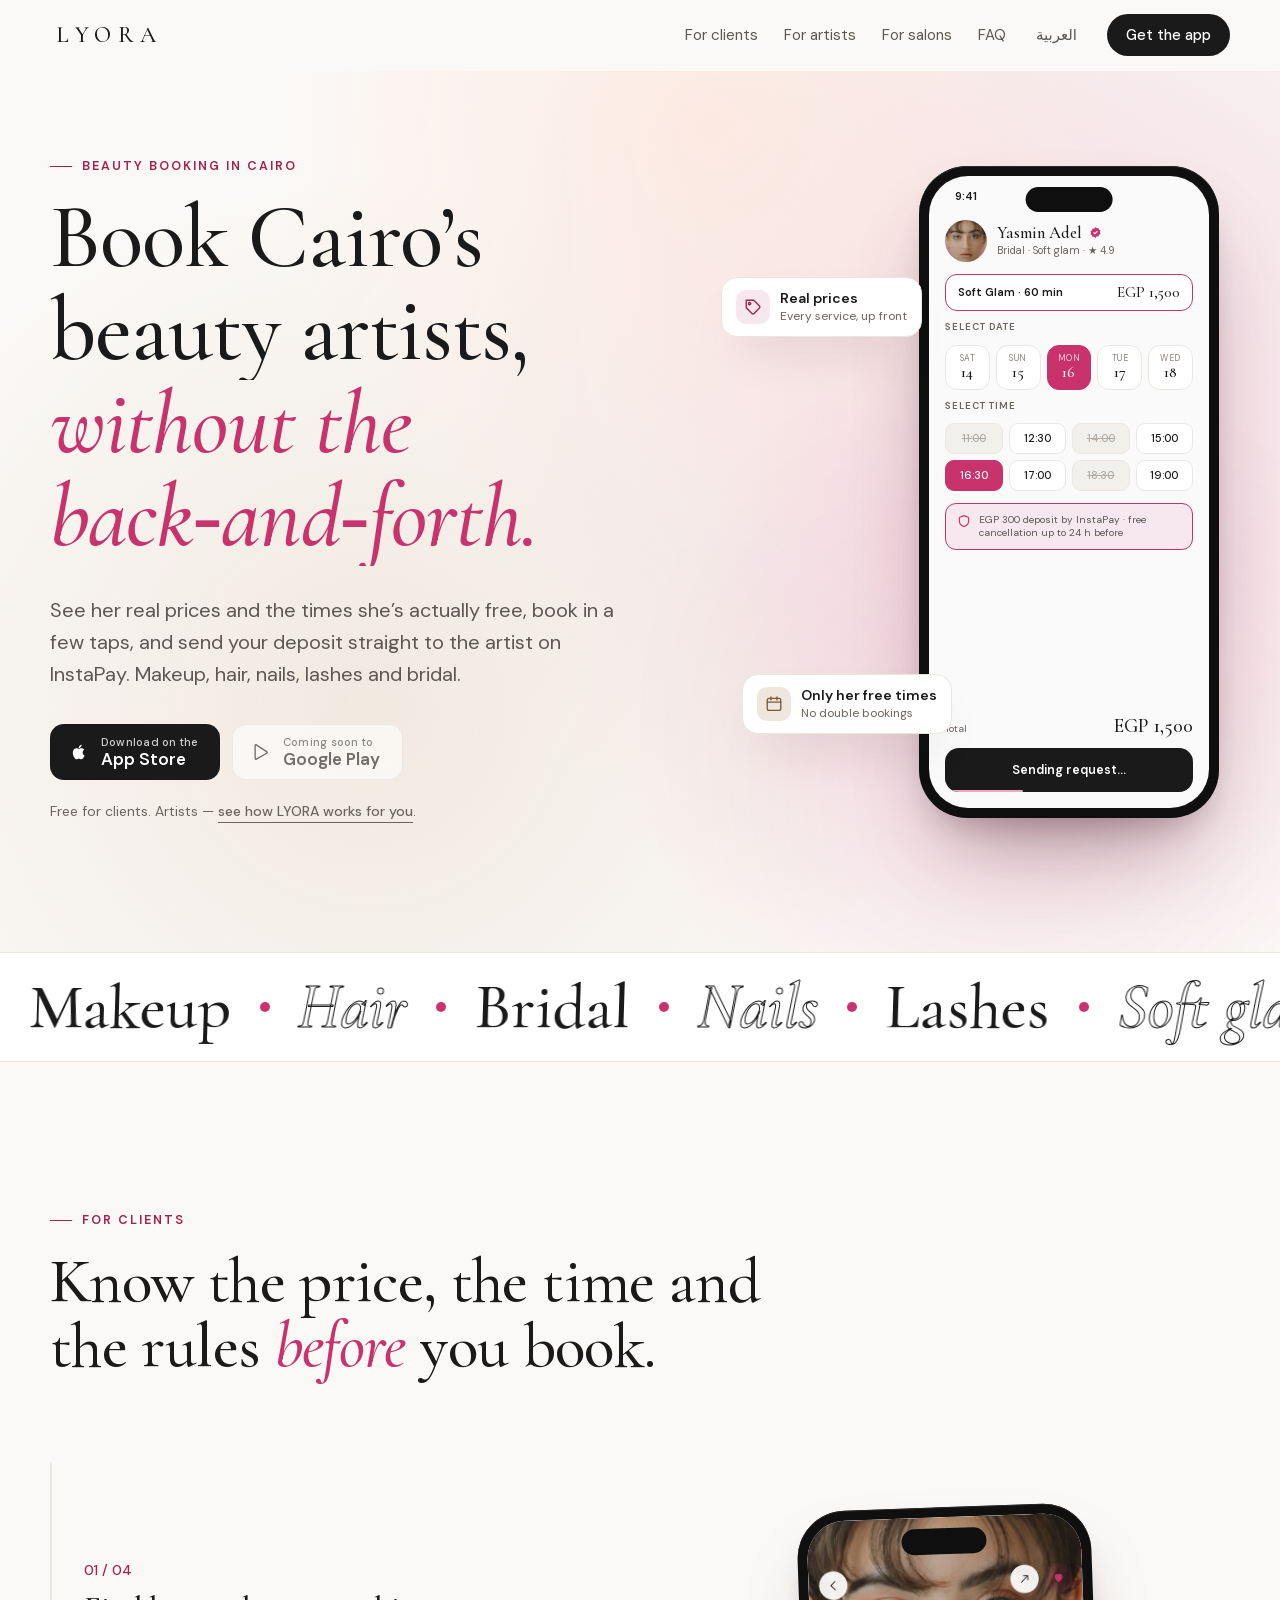
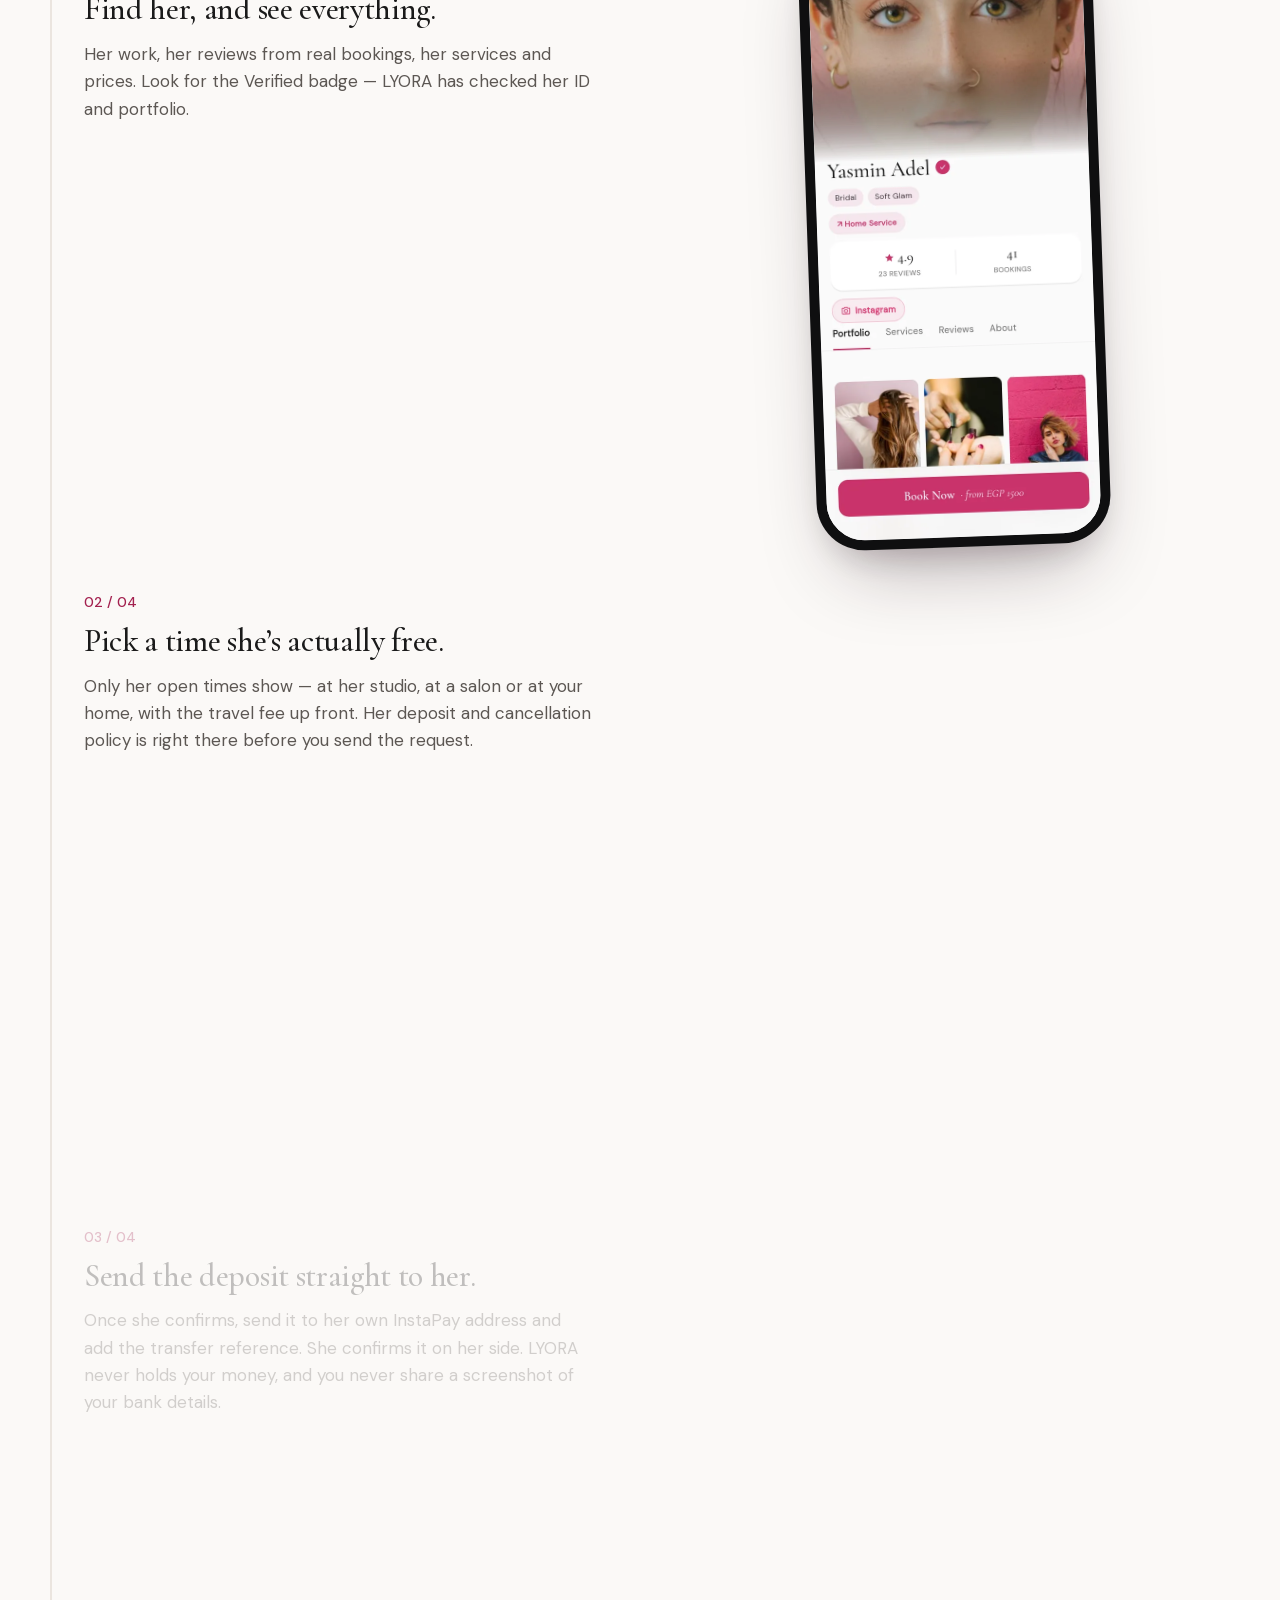
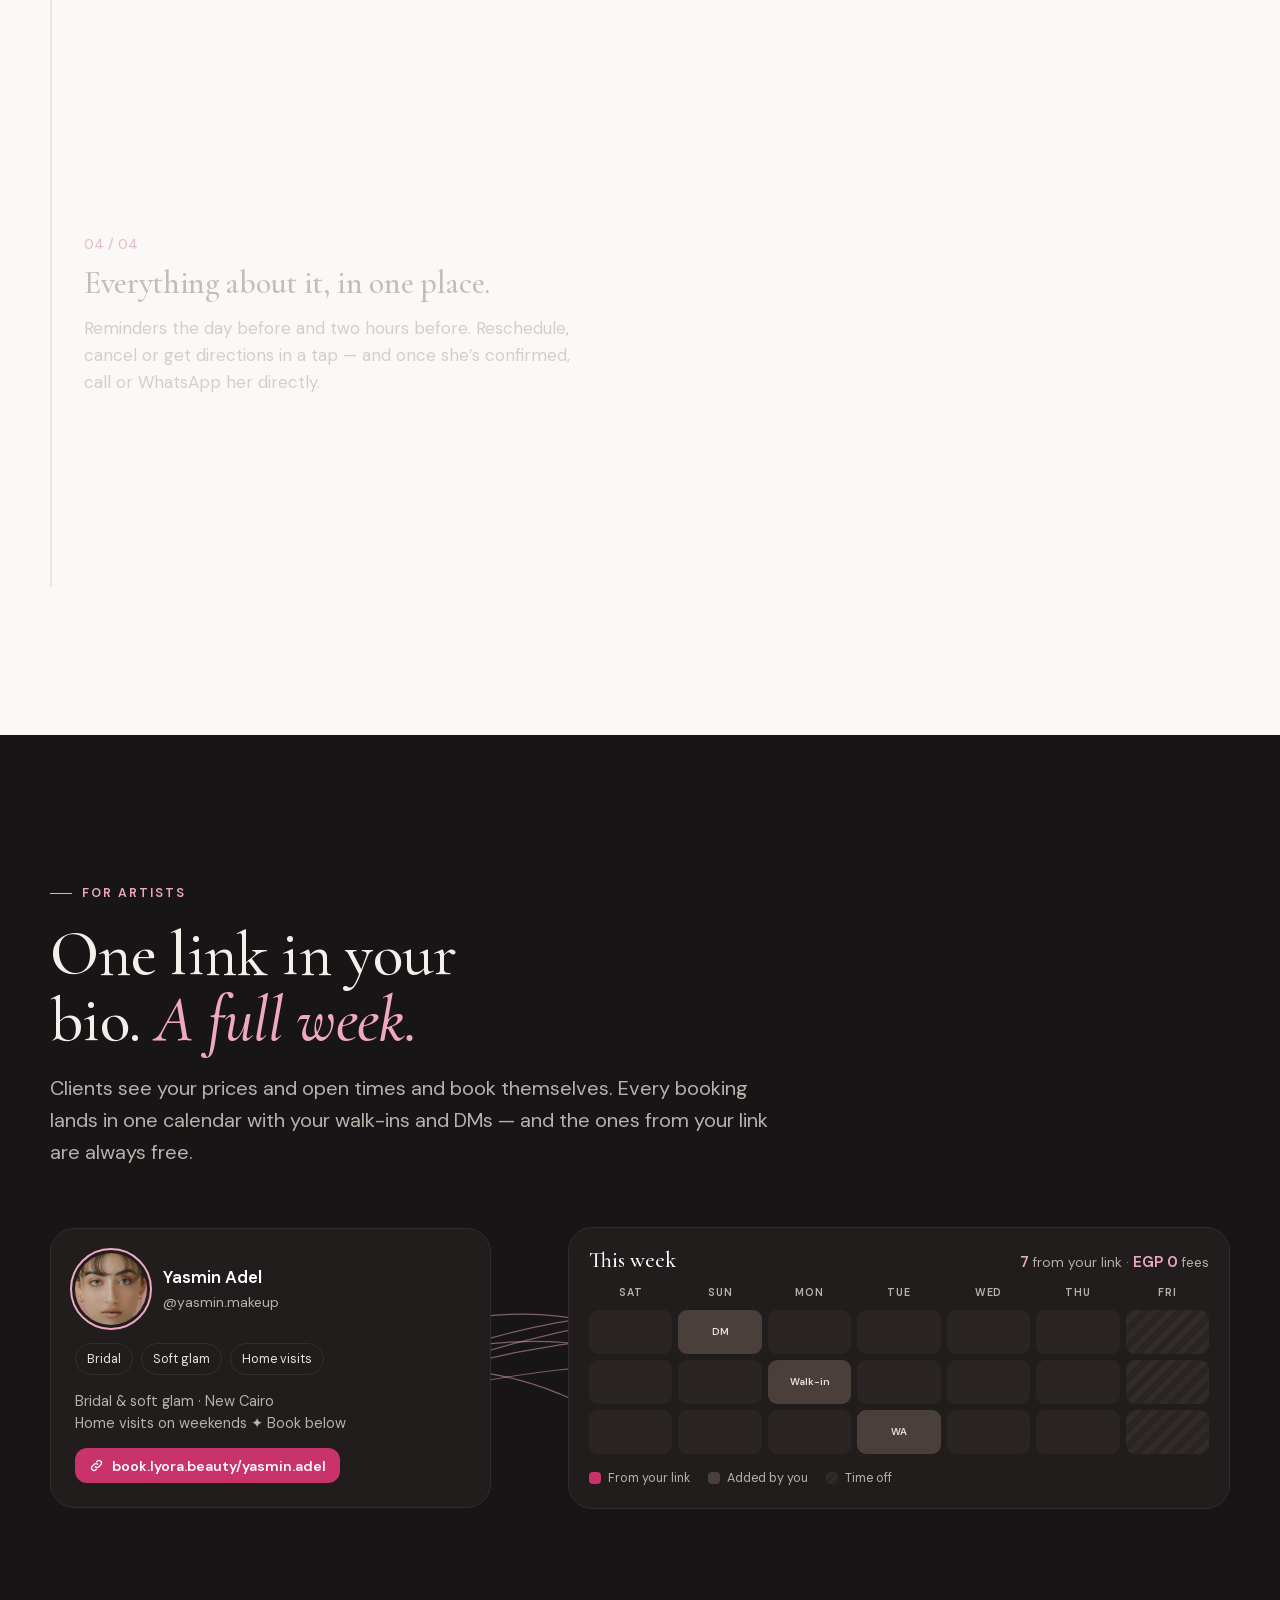
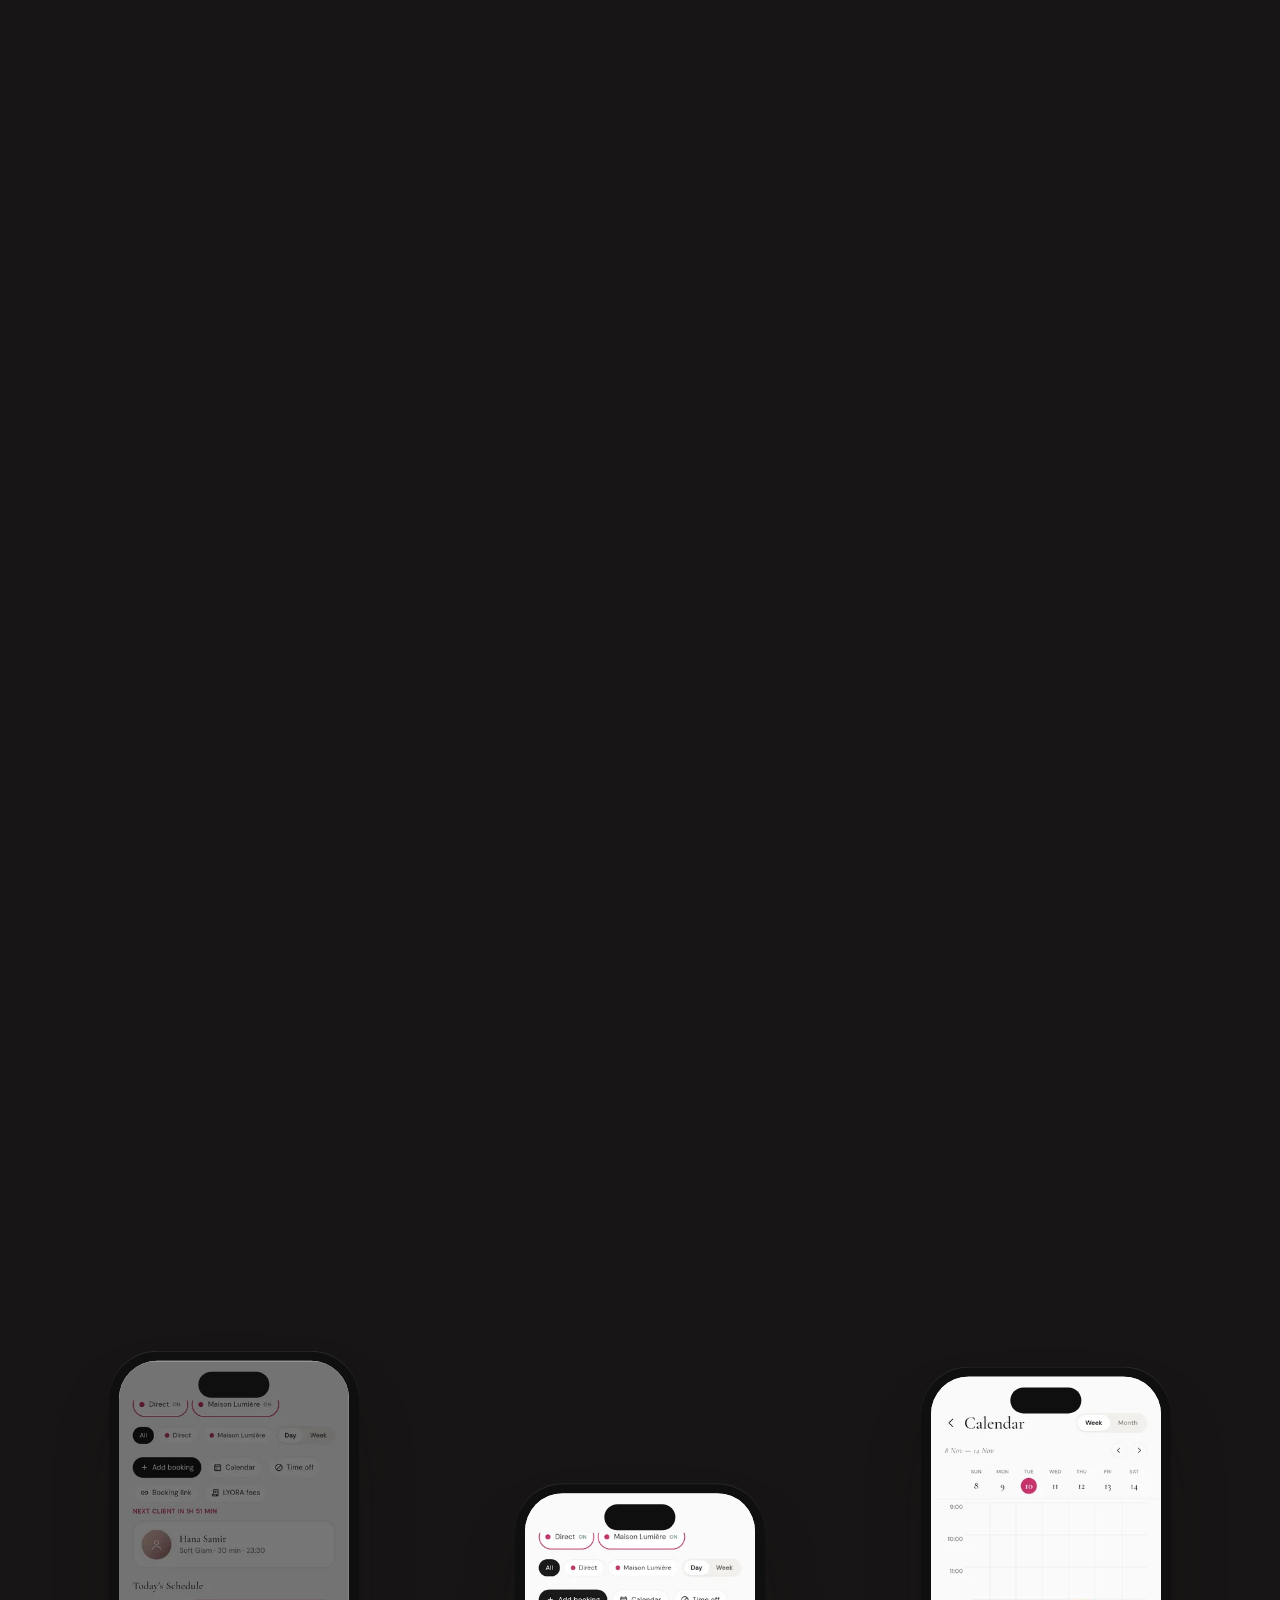
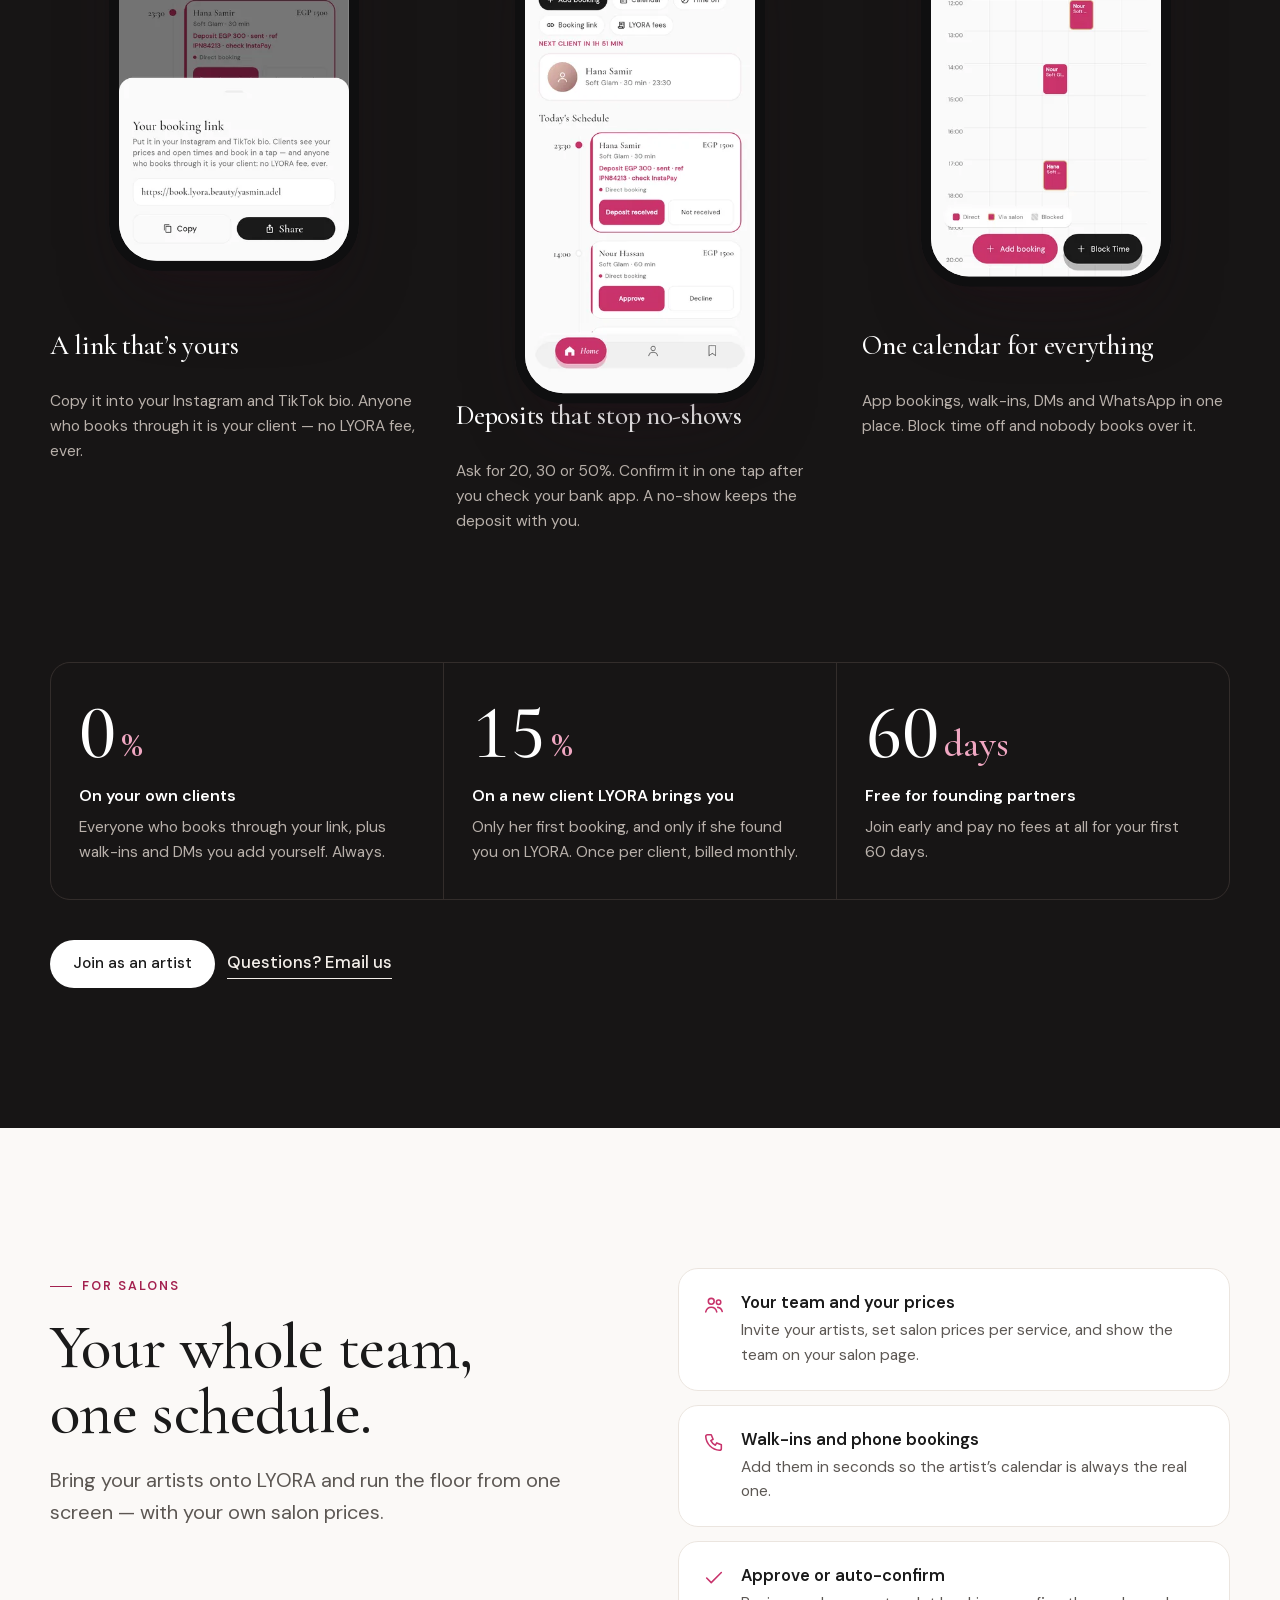
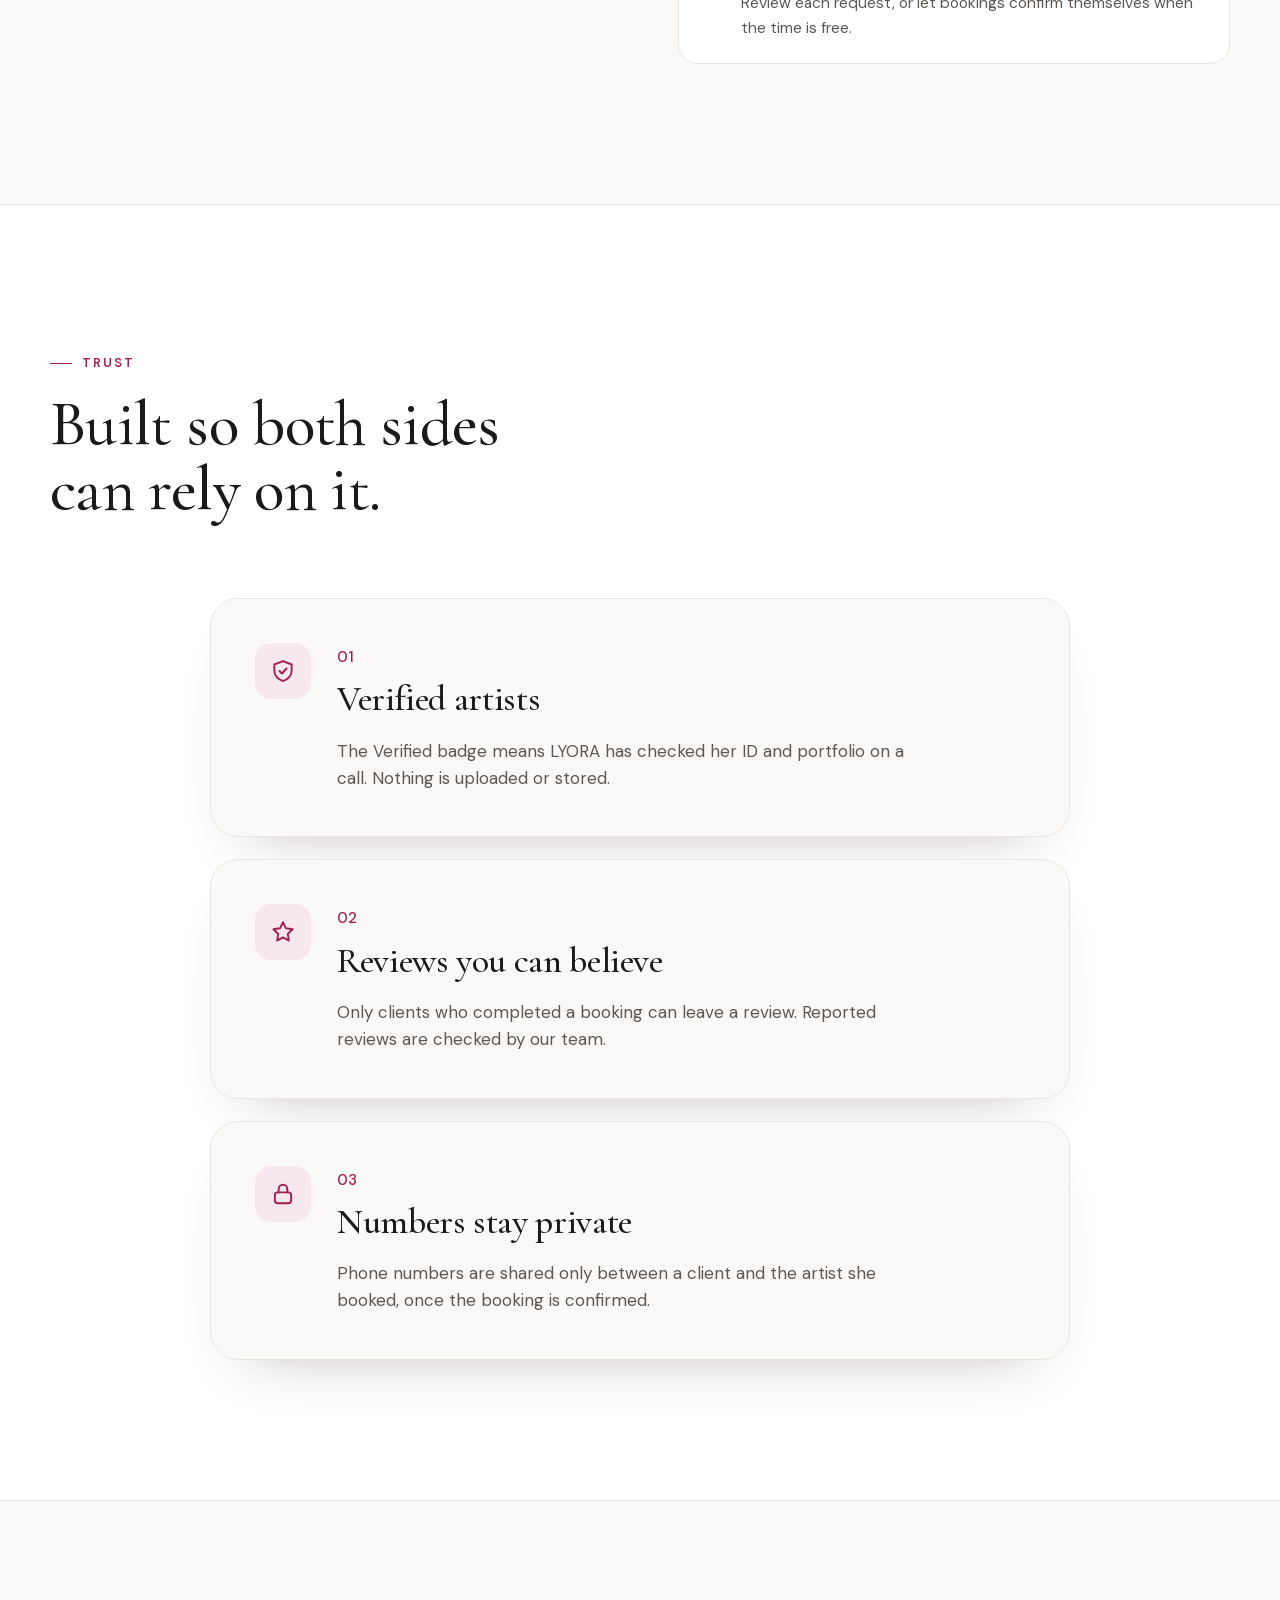
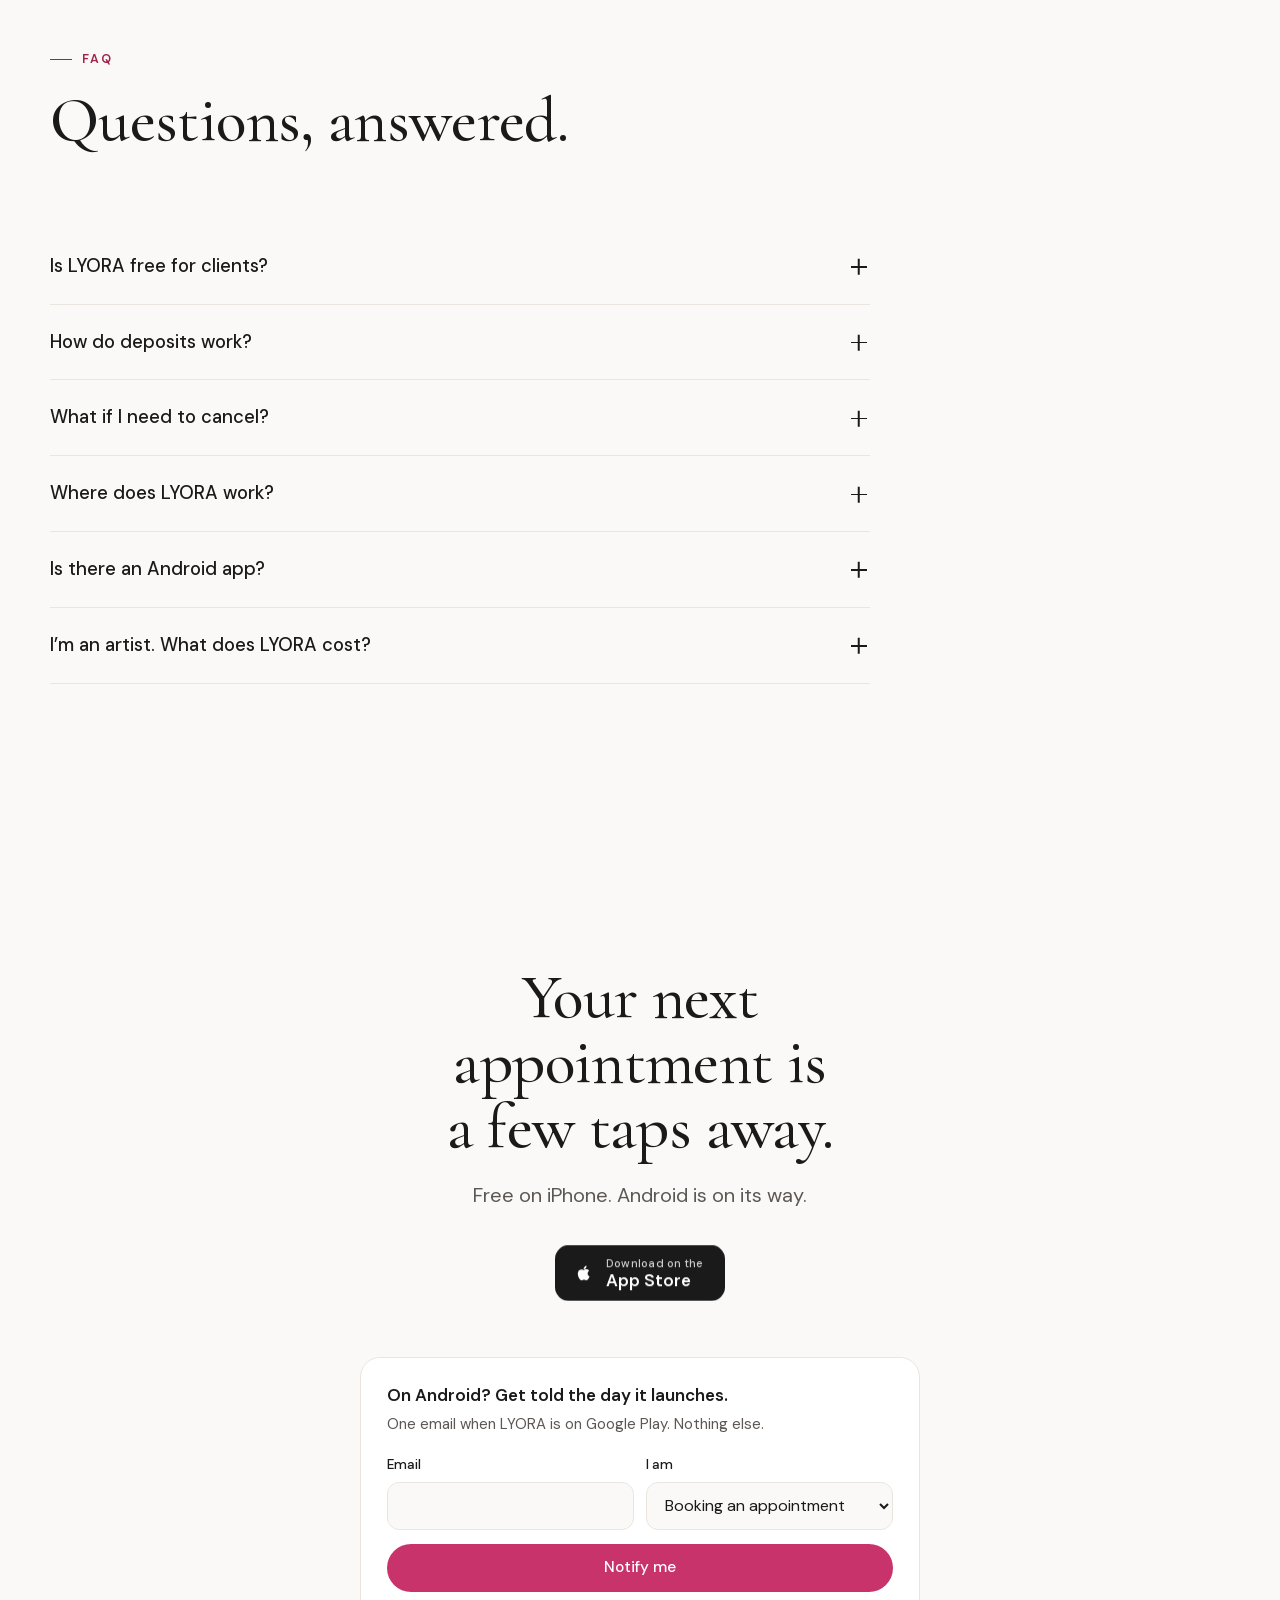
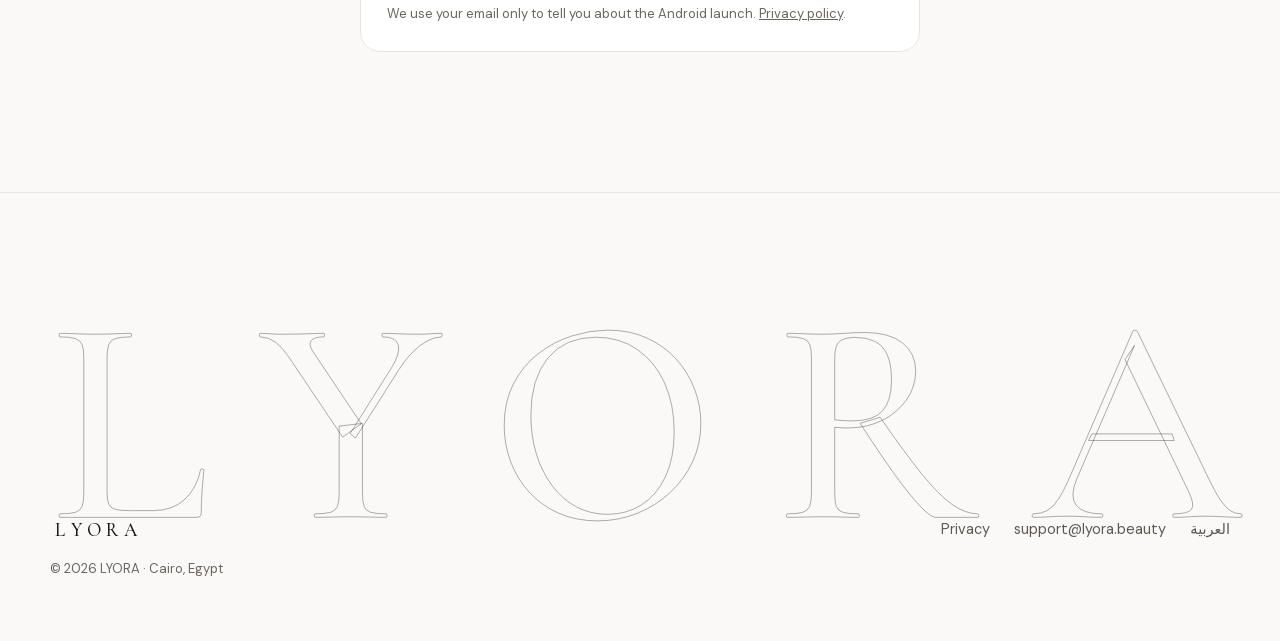
==== commit f6b497ab: "Animated rebuild: live booking demo, scroll-driven story and artist flow - Intro curtain (once per s" ====
--- a/index.html
+++ b/index.html
@@ -27,28 +27,15 @@
 <link rel="preload" href="/assets/fonts/DMSans-normal-400-latin.woff2" as="font" type="font/woff2" crossorigin>
 <link rel="stylesheet" href="/assets/fonts.css">
 <link rel="stylesheet" href="/assets/site.css">
+<script>/* Ink curtain until the intro runs (first visit per session only). */
+(function(){var d=document.documentElement;try{if(matchMedia('(prefers-reduced-motion: reduce)').matches)return;d.classList.add('js-motion');if(!sessionStorage.getItem('lyora_intro'))d.classList.add('intro-pending')}catch(e){}setTimeout(function(){if(!d.classList.contains('motion'))d.classList.remove('js-motion','intro-pending')},3500)})();</script>
+<style>html.intro-pending::after{content:"";position:fixed;inset:0;background:#171515;z-index:99}</style>
 <script type="application/ld+json">
 {
   "@context": "https://schema.org",
   "@graph": [
-    {
-      "@type": "Organization",
-      "@id": "https://lyora.beauty/#organization",
-      "name": "LYORA",
-      "url": "https://lyora.beauty/",
-      "logo": "https://lyora.beauty/assets/lyora-icon.png",
-      "email": "support@lyora.beauty",
-      "areaServed": "Cairo, Egypt"
-    },
-    {
-      "@type": "MobileApplication",
-      "name": "LYORA",
-      "operatingSystem": "iOS",
-      "applicationCategory": "LifestyleApplication",
-      "offers": { "@type": "Offer", "price": "0", "priceCurrency": "EGP" },
-      "url": "https://apps.apple.com/app/id6783791717",
-      "publisher": { "@id": "https://lyora.beauty/#organization" }
-    }
+    { "@type": "Organization", "@id": "https://lyora.beauty/#organization", "name": "LYORA", "url": "https://lyora.beauty/", "logo": "https://lyora.beauty/assets/lyora-icon.png", "email": "support@lyora.beauty", "areaServed": "Cairo, Egypt" },
+    { "@type": "MobileApplication", "name": "LYORA", "operatingSystem": "iOS", "applicationCategory": "LifestyleApplication", "offers": { "@type": "Offer", "price": "0", "priceCurrency": "EGP" }, "url": "https://apps.apple.com/app/id6783791717", "publisher": { "@id": "https://lyora.beauty/#organization" } }
   ]
 }
 </script>
@@ -76,15 +63,21 @@
 
 <main id="main">
 
-  <!-- Hero -->
-  <section class="hero">
+  <!-- ═══ Hero ═══ -->
+  <section class="hero" data-intro-tag="Beauty booking · Cairo">
+    <canvas class="hero-bg" aria-hidden="true"></canvas>
     <div class="wrap hero-grid">
-      <div>
+      <div class="hero-copy">
         <span class="eyebrow">Beauty booking in Cairo</span>
-        <h1 class="h1">Book Cairo’s beauty artists, <em class="accent">without the back&#8209;and&#8209;forth.</em></h1>
+        <h1 class="h1">
+          <span class="line"><span>Book Cairo’s</span></span>
+          <span class="line"><span>beauty artists,</span></span>
+          <span class="line"><span><em class="accent">without the</em></span></span>
+          <span class="line"><span><em class="accent">back&#8209;and&#8209;forth.</em></span></span>
+        </h1>
         <p class="lede">See her real prices and the times she’s actually free, book in a few taps, and send your deposit straight to the artist on InstaPay. Makeup, hair, nails, lashes and bridal.</p>
         <div class="cta-row">
-          <a class="btn btn-ink store" href="https://apps.apple.com/app/id6783791717" rel="noopener">
+          <a class="btn btn-ink store magnetic" href="https://apps.apple.com/app/id6783791717" rel="noopener">
             <svg viewBox="0 0 24 24" fill="currentColor" aria-hidden="true"><path d="M16.37 12.6c-.02-2.2 1.8-3.26 1.88-3.31-1.03-1.5-2.62-1.7-3.18-1.73-1.35-.14-2.64.8-3.33.8-.69 0-1.74-.78-2.87-.76-1.47.02-2.83.86-3.59 2.18-1.53 2.66-.39 6.6 1.1 8.76.73 1.05 1.6 2.24 2.73 2.2 1.1-.05 1.51-.71 2.84-.71 1.32 0 1.7.71 2.86.69 1.18-.02 1.93-1.07 2.65-2.13.84-1.22 1.18-2.4 1.2-2.46-.03-.01-2.3-.88-2.33-3.53zM14.2 6.13c.6-.73 1.01-1.75.9-2.76-.87.04-1.92.58-2.54 1.31-.56.64-1.05 1.68-.92 2.67.97.07 1.96-.49 2.56-1.22z"/></svg>
             <span><small>Download on the</small><b>App Store</b></span>
           </a>
@@ -95,147 +88,215 @@
         </div>
         <p class="hero-note">Free for clients. Artists — <a class="link-arrow" href="#artists">see how LYORA works for you</a>.</p>
       </div>
-      <div class="hero-visual" aria-hidden="true">
-        <div class="phone back"><div class="screen"><img src="/assets/screens/home.webp" srcset="/assets/screens/home-sm.webp 360w, /assets/screens/home.webp 600w" sizes="250px" alt="" width="600" height="1304" fetchpriority="low"></div></div>
-        <div class="phone"><div class="screen"><img src="/assets/screens/profile.webp" srcset="/assets/screens/profile-sm.webp 360w, /assets/screens/profile.webp 600w" sizes="300px" alt="" width="600" height="1304" fetchpriority="high"></div></div>
-      </div>
-    </div>
-  </section>
-
-  <!-- Facts -->
-  <section class="facts" aria-label="Why LYORA">
-    <ul class="wrap">
-      <li><svg viewBox="0 0 24 24" fill="none" stroke="currentColor" stroke-width="1.7" stroke-linecap="round" stroke-linejoin="round" aria-hidden="true"><path d="M20.6 13.4 13.4 20.6a2 2 0 0 1-2.8 0L3 13V3h10l7.6 7.6a2 2 0 0 1 0 2.8z"/><circle cx="7.5" cy="7.5" r="1.5"/></svg><span><strong>Real prices</strong>Every service priced up front</span></li>
-      <li><svg viewBox="0 0 24 24" fill="none" stroke="currentColor" stroke-width="1.7" stroke-linecap="round" stroke-linejoin="round" aria-hidden="true"><rect x="3" y="4.5" width="18" height="16" rx="2.5"/><path d="M3 9.5h18M8 2.5v4M16 2.5v4"/></svg><span><strong>Real open times</strong>Only slots she’s actually free</span></li>
-      <li><svg viewBox="0 0 24 24" fill="none" stroke="currentColor" stroke-width="1.7" stroke-linecap="round" stroke-linejoin="round" aria-hidden="true"><path d="M12 2.8 4 6v5.5c0 4.7 3.4 8.7 8 9.7 4.6-1 8-5 8-9.7V6l-8-3.2z"/><path d="m8.8 12 2.3 2.3 4.2-4.6"/></svg><span><strong>Honest reviews</strong>Only from completed bookings</span></li>
-      <li><svg viewBox="0 0 24 24" fill="none" stroke="currentColor" stroke-width="1.7" stroke-linecap="round" stroke-linejoin="round" aria-hidden="true"><rect x="2.5" y="5.5" width="19" height="13" rx="2.5"/><path d="M2.5 10h19M6.5 14.5h4"/></svg><span><strong>Deposits on InstaPay</strong>Straight to the artist</span></li>
-    </ul>
-  </section>
-
-  <!-- Clients -->
+
+      <div class="stage">
+        <p class="sr">A short demo of the LYORA app: choosing a date and a free time with Yasmin, requesting the booking, the booking being confirmed, and the deposit being received.</p>
+        <div class="demo-phone" aria-hidden="true">
+          <div class="demo">
+            <span class="d-status">9:41</span>
+            <div class="d-top">
+              <img class="d-ava" src="/assets/demo/yasmin.webp" alt="" width="96" height="96">
+              <div><b>Yasmin Adel <svg class="d-verified" viewBox="0 0 24 24" fill="currentColor"><path d="M12 2l2.4 2.1 3.2-.3.9 3.1 2.8 1.6-1.2 3 1.2 3-2.8 1.6-.9 3.1-3.2-.3L12 22l-2.4-2.1-3.2.3-.9-3.1-2.8-1.6 1.2-3-1.2-3 2.8-1.6.9-3.1 3.2.3z"/><path d="m8.5 12 2.4 2.4 4.6-4.8" fill="none" stroke="#fff" stroke-width="2"/></svg></b><small>Bridal · Soft glam · ★ 4.9</small></div>
+            </div>
+            <div class="d-service"><b>Soft Glam · 60 min</b><span>EGP 1,500</span></div>
+            <div class="d-label">Select date</div>
+            <div class="d-dates">
+              <div class="d-date"><small>Sat</small><b>14</b></div>
+              <div class="d-date"><small>Sun</small><b>15</b></div>
+              <div class="d-date on" data-pick><small>Mon</small><b>16</b></div>
+              <div class="d-date"><small>Tue</small><b>17</b></div>
+              <div class="d-date"><small>Wed</small><b>18</b></div>
+            </div>
+            <div class="d-label">Select time</div>
+            <div class="d-slots">
+              <div class="d-slot taken">11:00</div><div class="d-slot">12:30</div><div class="d-slot taken">14:00</div><div class="d-slot">15:00</div>
+              <div class="d-slot on" data-pick>16:30</div><div class="d-slot">17:00</div><div class="d-slot taken">18:30</div><div class="d-slot">19:00</div>
+            </div>
+            <div class="d-policy on"><svg viewBox="0 0 24 24" fill="none" stroke="currentColor" stroke-width="2" stroke-linecap="round" stroke-linejoin="round"><path d="M12 2.8 4 6v5.5c0 4.7 3.4 8.7 8 9.7 4.6-1 8-5 8-9.7V6l-8-3.2z"/></svg><span>EGP 300 deposit by InstaPay · free cancellation up to 24 h before</span></div>
+            <div class="d-total"><span>Total</span><b>EGP 1,500</b></div>
+            <div class="d-cta ok">
+              <span class="s1">Request booking</span>
+              <span class="s2">Sending request…</span>
+              <span class="s3"><svg class="check" viewBox="0 0 24 24" fill="none" stroke="currentColor" stroke-width="2.4" stroke-linecap="round" stroke-linejoin="round"><path d="M5 12.5l4.5 4.5L19 7.5"/></svg>Booking confirmed</span>
+              <i class="bar"></i>
+            </div>
+            <span class="d-finger"></span>
+          </div>
+        </div>
+        <div class="float toast" aria-hidden="true">
+          <span class="ic"><svg viewBox="0 0 24 24" fill="none" stroke="currentColor" stroke-width="2" stroke-linecap="round" stroke-linejoin="round"><path d="M5 12.5l4.5 4.5L19 7.5"/></svg></span>
+          <span><b>Deposit received</b><small>EGP 300 · InstaPay to Yasmin</small></span>
+        </div>
+        <div class="float chip-a" aria-hidden="true">
+          <span class="ic"><svg viewBox="0 0 24 24" fill="none" stroke="currentColor" stroke-width="1.8" stroke-linecap="round" stroke-linejoin="round"><path d="M20.6 13.4 13.4 20.6a2 2 0 0 1-2.8 0L3 13V3h10l7.6 7.6a2 2 0 0 1 0 2.8z"/><circle cx="7.5" cy="7.5" r="1.5"/></svg></span>
+          <span><b>Real prices</b><small>Every service, up front</small></span>
+        </div>
+        <div class="float chip-b" aria-hidden="true">
+          <span class="ic"><svg viewBox="0 0 24 24" fill="none" stroke="currentColor" stroke-width="1.8" stroke-linecap="round" stroke-linejoin="round"><rect x="3" y="4.5" width="18" height="16" rx="2.5"/><path d="M3 9.5h18M8 2.5v4M16 2.5v4"/></svg></span>
+          <span><b>Only her free times</b><small>No double bookings</small></span>
+        </div>
+      </div>
+    </div>
+  </section>
+
+  <!-- ═══ Marquee ═══ -->
+  <div class="marquee" aria-hidden="true">
+    <div class="marquee-track">
+      <div class="marquee-group">
+        <span class="marquee-item">Makeup</span><span class="marquee-dot"></span>
+        <span class="marquee-item outline">Hair</span><span class="marquee-dot"></span>
+        <span class="marquee-item">Bridal</span><span class="marquee-dot"></span>
+        <span class="marquee-item outline">Nails</span><span class="marquee-dot"></span>
+        <span class="marquee-item">Lashes</span><span class="marquee-dot"></span>
+        <span class="marquee-item outline">Soft glam</span><span class="marquee-dot"></span>
+        <span class="marquee-item">Home visits</span><span class="marquee-dot"></span>
+      </div>
+    </div>
+  </div>
+
+  <!-- ═══ Clients: sticky phone story ═══ -->
   <section class="section" id="clients">
     <div class="wrap">
-      <div class="section-head reveal">
+      <div class="section-head" data-reveal>
         <span class="eyebrow">For clients</span>
         <h2 class="h2">Know the price, the time and the rules <em class="accent">before</em> you book.</h2>
       </div>
-
-      <div class="feature reveal">
-        <div class="feature-copy">
-          <h3 class="h3">Pick a service. Pick a free time. Done.</h3>
-          <p>Every artist lists her services with prices and how long they take. You choose from the times she’s really free — at her studio, at a salon, or at your home — instead of asking in DMs and waiting.</p>
-          <ul class="ticks">
-            <li>Home visits show her travel fee up front</li>
-            <li>Her deposit and cancellation policy, shown before you request</li>
-          </ul>
-        </div>
-        <div class="feature-visual">
-          <div class="phone"><div class="screen"><img src="/assets/screens/booking.webp" srcset="/assets/screens/booking-sm.webp 360w, /assets/screens/booking.webp 600w" sizes="290px" width="600" height="1304" loading="lazy" alt="LYORA booking screen: open time slots and the artist’s deposit and cancellation policy, total EGP 1,650"></div></div>
-        </div>
-      </div>
-
-      <div class="feature flip reveal">
-        <div class="feature-copy">
-          <h3 class="h3">Your deposit goes straight to her.</h3>
-          <p>Once the artist confirms, send the deposit to her own InstaPay address and add the transfer reference. She confirms it on her side, and your booking shows the deposit as received. LYORA never holds your money.</p>
-          <ul class="ticks">
-            <li>No screenshots of your bank details — just the reference</li>
-            <li>Cancel inside her free window and she refunds you</li>
-          </ul>
-        </div>
-        <div class="feature-visual">
-          <div class="phone"><div class="screen"><img src="/assets/screens/deposit.webp" srcset="/assets/screens/deposit-sm.webp 360w, /assets/screens/deposit.webp 600w" sizes="290px" width="600" height="1304" loading="lazy" alt="Deposit sheet: send EGP 300 by InstaPay to the artist’s address, then enter the transfer reference"></div></div>
-        </div>
-      </div>
-
-      <div class="feature reveal">
-        <div class="feature-copy">
-          <h3 class="h3">Everything about your appointment, in one place.</h3>
-          <p>Reminders the day before and two hours before. Reschedule or cancel in a tap, get directions, and once she’s confirmed, call or WhatsApp her directly.</p>
-        </div>
-        <div class="feature-visual">
-          <div class="phone"><div class="screen"><img src="/assets/screens/bookings.webp" srcset="/assets/screens/bookings-sm.webp 360w, /assets/screens/bookings.webp 600w" sizes="290px" width="600" height="1304" loading="lazy" alt="My Bookings: a confirmed appointment with call and WhatsApp buttons and a deposit due"></div></div>
-        </div>
-      </div>
-    </div>
-  </section>
-
-  <!-- Artists -->
+      <div class="story-grid">
+        <div class="steps">
+          <div class="steps-rail" aria-hidden="true"><b></b></div>
+          <article class="step">
+            <div class="step-n">01 / 04</div>
+            <h3 class="h3">Find her, and see everything.</h3>
+            <p>Her work, her reviews from real bookings, her services and prices. Look for the Verified badge — LYORA has checked her ID and portfolio.</p>
+            <div class="phone inline-shot"><div class="screen"><img src="/assets/screens/profile.webp" srcset="/assets/screens/profile-sm.webp 360w, /assets/screens/profile.webp 600w" sizes="250px" width="600" height="1304" loading="lazy" alt="An artist’s LYORA profile with her photo, rating, services and portfolio"></div></div>
+          </article>
+          <article class="step">
+            <div class="step-n">02 / 04</div>
+            <h3 class="h3">Pick a time she’s actually free.</h3>
+            <p>Only her open times show — at her studio, at a salon or at your home, with the travel fee up front. Her deposit and cancellation policy is right there before you send the request.</p>
+            <div class="phone inline-shot"><div class="screen"><img src="/assets/screens/booking.webp" srcset="/assets/screens/booking-sm.webp 360w, /assets/screens/booking.webp 600w" sizes="250px" width="600" height="1304" loading="lazy" alt="Booking screen: open time slots and the artist’s deposit and cancellation policy"></div></div>
+          </article>
+          <article class="step">
+            <div class="step-n">03 / 04</div>
+            <h3 class="h3">Send the deposit straight to her.</h3>
+            <p>Once she confirms, send it to her own InstaPay address and add the transfer reference. She confirms it on her side. LYORA never holds your money, and you never share a screenshot of your bank details.</p>
+            <div class="phone inline-shot"><div class="screen"><img src="/assets/screens/deposit.webp" srcset="/assets/screens/deposit-sm.webp 360w, /assets/screens/deposit.webp 600w" sizes="250px" width="600" height="1304" loading="lazy" alt="Deposit sheet: send EGP 300 by InstaPay to the artist, then enter the transfer reference"></div></div>
+          </article>
+          <article class="step">
+            <div class="step-n">04 / 04</div>
+            <h3 class="h3">Everything about it, in one place.</h3>
+            <p>Reminders the day before and two hours before. Reschedule, cancel or get directions in a tap — and once she’s confirmed, call or WhatsApp her directly.</p>
+            <div class="phone inline-shot"><div class="screen"><img src="/assets/screens/bookings.webp" srcset="/assets/screens/bookings-sm.webp 360w, /assets/screens/bookings.webp 600w" sizes="250px" width="600" height="1304" loading="lazy" alt="My Bookings with a confirmed appointment, call and WhatsApp buttons"></div></div>
+          </article>
+        </div>
+        <div class="story-phone" aria-hidden="true">
+          <div class="phone">
+            <div class="shots">
+              <img src="/assets/screens/profile.webp" alt="" width="600" height="1304">
+              <img src="/assets/screens/booking.webp" alt="" width="600" height="1304">
+              <img src="/assets/screens/deposit.webp" alt="" width="600" height="1304">
+              <img src="/assets/screens/bookings.webp" alt="" width="600" height="1304">
+              <span class="shot-glare"></span>
+            </div>
+          </div>
+        </div>
+      </div>
+    </div>
+  </section>
+
+  <!-- ═══ Artists ═══ -->
   <section class="section dark" id="artists">
     <div class="wrap">
-      <div class="section-head reveal">
+      <div class="flow-stage">
+      <div class="section-head" data-reveal>
         <span class="eyebrow">For artists</span>
-        <h2 class="h2">Your booking link, calendar and deposits — <em class="accent" style="color:#f0a7c2">free.</em></h2>
-        <p class="lede">Put one link in your Instagram bio. Clients see your prices and open times and book themselves — no more chasing InstaPay screenshots or double-booked Saturdays.</p>
-      </div>
-
-      <div class="feature reveal">
-        <div class="feature-copy">
-          <h3 class="h3">A booking link that’s yours.</h3>
-          <p><span dir="ltr">book.lyora.beauty/your-name</span> opens your menu, prices and open times. Anyone who books through it is your client — LYORA never takes a fee on them.</p>
-        </div>
-        <div class="feature-visual">
-          <div class="phone"><div class="screen"><img src="/assets/screens/artist-link.webp" srcset="/assets/screens/artist-link-sm.webp 360w, /assets/screens/artist-link.webp 600w" sizes="290px" width="600" height="1304" loading="lazy" alt="Artist app: your booking link sheet with copy and share buttons"></div></div>
-        </div>
-      </div>
-
-      <div class="feature flip reveal">
-        <div class="feature-copy">
-          <h3 class="h3">Deposits that stop no-shows.</h3>
-          <p>Ask for 20, 30 or 50%. Clients send it to your own InstaPay with the reference attached to the booking, and you confirm in one tap after checking your bank app. Your cancellation policy is shown before anyone books.</p>
-          <ul class="ticks">
-            <li>Mark a no-show in one tap — the deposit stays with you</li>
-            <li>Late cancellations follow the policy you set</li>
-          </ul>
-        </div>
-        <div class="feature-visual">
-          <div class="phone"><div class="screen"><img src="/assets/screens/artist-home.webp" srcset="/assets/screens/artist-home-sm.webp 360w, /assets/screens/artist-home.webp 600w" sizes="290px" width="600" height="1304" loading="lazy" alt="Artist dashboard: today’s schedule with a deposit reference to confirm"></div></div>
-        </div>
-      </div>
-
-      <div class="feature reveal">
-        <div class="feature-copy">
-          <h3 class="h3">One calendar for everything.</h3>
-          <p>App bookings, walk-ins, DMs and WhatsApp bookings in one place. Block time off and nobody can book over it.</p>
-        </div>
-        <div class="feature-visual">
-          <div class="phone"><div class="screen"><img src="/assets/screens/artist-calendar.webp" srcset="/assets/screens/artist-calendar-sm.webp 360w, /assets/screens/artist-calendar.webp 600w" sizes="290px" width="600" height="1304" loading="lazy" alt="Artist calendar: the week’s bookings with Add booking and Block time"></div></div>
-        </div>
-      </div>
-
-      <div class="pricing reveal" aria-label="Pricing for artists">
+        <h2 class="h2">One link in your bio. <em class="accent">A full week.</em></h2>
+        <p class="lede">Clients see your prices and open times and book themselves. Every booking lands in one calendar with your walk-ins and DMs — and the ones from your link are always free.</p>
+      </div>
+
+      <div class="flow" data-flow>
+        <svg class="flow-svg" aria-hidden="true"></svg>
+        <div class="ig">
+          <div class="ig-top">
+            <img src="/assets/demo/yasmin.webp" alt="" width="96" height="96">
+            <div><div class="ig-name">Yasmin Adel</div><div class="ig-handle">@yasmin.makeup</div></div>
+          </div>
+          <div class="ig-tags"><span>Bridal</span><span>Soft glam</span><span>Home visits</span></div>
+          <p class="ig-bio">Bridal &amp; soft glam · New Cairo<br>Home visits on weekends ✦ Book below</p>
+          <span class="ig-link"><svg viewBox="0 0 24 24" fill="none" stroke="currentColor" stroke-width="2" stroke-linecap="round"><path d="M10 14a4 4 0 0 0 5.7 0l3-3a4 4 0 0 0-5.7-5.7l-1 1"/><path d="M14 10a4 4 0 0 0-5.7 0l-3 3a4 4 0 0 0 5.7 5.7l1-1"/></svg>book.lyora.beauty/yasmin.adel</span>
+        </div>
+        <div class="week">
+          <div class="week-head"><b>This week</b><span class="week-count"><b data-count>7</b> from your link · <b>EGP 0</b> fees</span></div>
+          <div class="week-grid">
+            <span class="week-day">Sat</span><span class="week-day">Sun</span><span class="week-day">Mon</span><span class="week-day">Tue</span><span class="week-day">Wed</span><span class="week-day">Thu</span><span class="week-day">Fri</span>
+            <span class="cell filled" data-t="0"></span><span class="cell walkin" data-l="DM"></span><span class="cell"></span><span class="cell filled" data-t="1"></span><span class="cell"></span><span class="cell filled" data-t="2"></span><span class="cell busy"></span>
+            <span class="cell"></span><span class="cell filled" data-t="3"></span><span class="cell walkin" data-l="Walk-in"></span><span class="cell"></span><span class="cell filled" data-t="4"></span><span class="cell"></span><span class="cell busy"></span>
+            <span class="cell filled" data-t="5"></span><span class="cell"></span><span class="cell"></span><span class="cell walkin" data-l="WA"></span><span class="cell"></span><span class="cell filled" data-t="6"></span><span class="cell busy"></span>
+          </div>
+          <div class="week-legend">
+            <span><i style="background:var(--rose)"></i>From your link</span>
+            <span><i style="background:#4a3f3a"></i>Added by you</span>
+            <span><i style="background:repeating-linear-gradient(135deg,#2a2524 0 3px,#312b29 3px 6px)"></i>Time off</span>
+          </div>
+        </div>
+        <div class="tokens" aria-hidden="true">
+          <span class="token"><i>N</i>Sat 12:00</span><span class="token"><i>H</i>Tue 15:00</span><span class="token"><i>M</i>Thu 13:30</span>
+          <span class="token"><i>L</i>Sun 17:00</span><span class="token"><i>S</i>Wed 19:00</span><span class="token"><i>R</i>Sat 16:30</span><span class="token"><i>D</i>Thu 20:00</span>
+        </div>
+      </div>
+      </div>
+
+      <div class="tools">
+        <div class="tool">
+          <div class="phone" data-parallax="-6"><div class="screen"><img src="/assets/screens/artist-link.webp" srcset="/assets/screens/artist-link-sm.webp 360w, /assets/screens/artist-link.webp 600w" sizes="250px" width="600" height="1304" loading="lazy" alt="Artist app: your booking link with copy and share"></div></div>
+          <h3>A link that’s yours</h3>
+          <p>Copy it into your Instagram and TikTok bio. Anyone who books through it is your client — no LYORA fee, ever.</p>
+        </div>
+        <div class="tool">
+          <div class="phone" data-parallax="6"><div class="screen"><img src="/assets/screens/artist-home.webp" srcset="/assets/screens/artist-home-sm.webp 360w, /assets/screens/artist-home.webp 600w" sizes="250px" width="600" height="1304" loading="lazy" alt="Artist dashboard: today’s schedule with a deposit reference to confirm"></div></div>
+          <h3>Deposits that stop no-shows</h3>
+          <p>Ask for 20, 30 or 50%. Confirm it in one tap after you check your bank app. A no-show keeps the deposit with you.</p>
+        </div>
+        <div class="tool">
+          <div class="phone" data-parallax="-3"><div class="screen"><img src="/assets/screens/artist-calendar.webp" srcset="/assets/screens/artist-calendar-sm.webp 360w, /assets/screens/artist-calendar.webp 600w" sizes="250px" width="600" height="1304" loading="lazy" alt="Artist calendar with the week’s bookings, Add booking and Block time"></div></div>
+          <h3>One calendar for everything</h3>
+          <p>App bookings, walk-ins, DMs and WhatsApp in one place. Block time off and nobody books over it.</p>
+        </div>
+      </div>
+
+      <div class="pricing" aria-label="Pricing for artists">
         <div>
-          <div class="big">0%</div>
+          <div class="big"><span class="odo" data-to="0">0</span><span class="unit">%</span></div>
           <h3>On your own clients</h3>
           <p>Everyone who books through your link, plus walk-ins and DMs you add yourself. Always.</p>
         </div>
         <div>
-          <div class="big">15%</div>
+          <div class="big"><span class="odo" data-to="15">15</span><span class="unit">%</span></div>
           <h3>On a new client LYORA brings you</h3>
           <p>Only her first booking, and only if she found you on LYORA. Once per client, billed monthly.</p>
         </div>
         <div>
-          <div class="big">60 days</div>
+          <div class="big"><span class="odo" data-to="60">60</span><span class="unit">days</span></div>
           <h3>Free for founding partners</h3>
           <p>Join early and pay no fees at all for your first 60 days.</p>
         </div>
       </div>
-      <div class="cta-row reveal">
-        <a class="btn btn-light" href="https://apps.apple.com/app/id6783791717" rel="noopener">Join as an artist</a>
+      <div class="cta-row">
+        <a class="btn btn-light magnetic" href="https://apps.apple.com/app/id6783791717" rel="noopener">Join as an artist</a>
         <a class="link-arrow" href="mailto:support@lyora.beauty?subject=Joining%20LYORA%20as%20an%20artist">Questions? Email us</a>
       </div>
     </div>
   </section>
 
-  <!-- Salons -->
+  <!-- ═══ Salons ═══ -->
   <section class="section" id="salons">
     <div class="wrap split">
-      <div class="reveal">
+      <div data-reveal>
         <span class="eyebrow">For salons</span>
         <h2 class="h2">Your whole team, one schedule.</h2>
-        <p class="lede" style="margin-top:18px">Bring your artists onto LYORA and run the floor from one screen — with your own salon prices.</p>
-      </div>
-      <div class="cards reveal">
+        <p class="lede" style="margin-top:20px">Bring your artists onto LYORA and run the floor from one screen — with your own salon prices.</p>
+      </div>
+      <div class="cards" data-stagger>
         <div class="card">
           <svg viewBox="0 0 24 24" fill="none" stroke="currentColor" stroke-width="1.7" stroke-linecap="round" stroke-linejoin="round" aria-hidden="true"><circle cx="9" cy="8" r="3.2"/><path d="M3 19.5c.8-3.2 3.2-5 6-5s5.2 1.8 6 5"/><circle cx="17" cy="9" r="2.4"/><path d="M16 14.6c2.4.2 4.2 1.8 5 4.4"/></svg>
           <div><h3>Your team and your prices</h3><p>Invite your artists, set salon prices per service, and show the team on your salon page.</p></div>
@@ -252,94 +313,68 @@
     </div>
   </section>
 
-  <!-- Trust -->
+  <!-- ═══ Trust: stacking cards ═══ -->
   <section class="section trust" aria-labelledby="trust-title">
     <div class="wrap">
-      <div class="section-head reveal">
+      <div class="section-head" data-reveal>
         <span class="eyebrow">Trust</span>
         <h2 class="h2" id="trust-title">Built so both sides can rely on it.</h2>
       </div>
-      <div class="trust-grid reveal">
-        <div>
+      <div class="stack">
+        <article class="stack-card" style="--i:0">
           <span class="icon-chip"><svg viewBox="0 0 24 24" fill="none" stroke="currentColor" stroke-width="1.8" stroke-linecap="round" stroke-linejoin="round" aria-hidden="true"><path d="M12 2.8 4 6v5.5c0 4.7 3.4 8.7 8 9.7 4.6-1 8-5 8-9.7V6l-8-3.2z"/><path d="m8.8 12 2.3 2.3 4.2-4.6"/></svg></span>
-          <h3>Verified artists</h3>
-          <p>The Verified badge means LYORA has checked her ID and portfolio on a call.</p>
-        </div>
-        <div>
+          <div><span class="num">01</span><h3>Verified artists</h3><p>The Verified badge means LYORA has checked her ID and portfolio on a call. Nothing is uploaded or stored.</p></div>
+        </article>
+        <article class="stack-card" style="--i:1">
           <span class="icon-chip"><svg viewBox="0 0 24 24" fill="none" stroke="currentColor" stroke-width="1.8" stroke-linecap="round" stroke-linejoin="round" aria-hidden="true"><path d="m12 3 2.7 5.6 6.1.9-4.4 4.3 1 6.1L12 17l-5.4 2.9 1-6.1-4.4-4.3 6.1-.9z"/></svg></span>
-          <h3>Reviews you can believe</h3>
-          <p>Only clients who completed a booking can leave a review. Reported reviews are checked by our team.</p>
-        </div>
-        <div>
+          <div><span class="num">02</span><h3>Reviews you can believe</h3><p>Only clients who completed a booking can leave a review. Reported reviews are checked by our team.</p></div>
+        </article>
+        <article class="stack-card" style="--i:2">
           <span class="icon-chip"><svg viewBox="0 0 24 24" fill="none" stroke="currentColor" stroke-width="1.8" stroke-linecap="round" stroke-linejoin="round" aria-hidden="true"><rect x="4.5" y="10.5" width="15" height="10" rx="2.5"/><path d="M8 10.5V7.5a4 4 0 0 1 8 0v3"/></svg></span>
-          <h3>Numbers stay private</h3>
-          <p>Phone numbers are shared only between a client and the artist she booked, once the booking is confirmed.</p>
-        </div>
-      </div>
-    </div>
-  </section>
-
-  <!-- FAQ -->
+          <div><span class="num">03</span><h3>Numbers stay private</h3><p>Phone numbers are shared only between a client and the artist she booked, once the booking is confirmed.</p></div>
+        </article>
+      </div>
+    </div>
+  </section>
+
+  <!-- ═══ FAQ ═══ -->
   <section class="section" id="faq" aria-labelledby="faq-title">
     <div class="wrap">
-      <div class="section-head reveal">
+      <div class="section-head" data-reveal>
         <span class="eyebrow">FAQ</span>
         <h2 class="h2" id="faq-title">Questions, answered.</h2>
       </div>
-      <div class="faq reveal">
-        <details>
-          <summary>Is LYORA free for clients?</summary>
-          <p>Yes. You pay the artist’s listed price and nothing to LYORA.</p>
-        </details>
-        <details>
-          <summary>How do deposits work?</summary>
-          <p>Some artists ask for a deposit to hold your slot. Once she confirms your booking, you send it to her own InstaPay address and add the transfer reference in the app. The money goes straight to her — LYORA never holds it.</p>
-        </details>
-        <details>
-          <summary>What if I need to cancel?</summary>
-          <p>Each artist sets a free-cancellation window — 12, 24 or 48 hours before — and you see it before you book. Cancel within it and your deposit is refunded. After it, her policy applies.</p>
-        </details>
-        <details>
-          <summary>Where does LYORA work?</summary>
-          <p>We’re starting in Cairo. Artists can come to you if they offer home visits — you’ll see it on their profile.</p>
-        </details>
-        <details>
-          <summary>Is there an Android app?</summary>
-          <p>It’s coming soon to Google Play. Leave your email below and we’ll tell you the day it’s out.</p>
-        </details>
-        <details>
-          <summary>I’m an artist. What does LYORA cost?</summary>
-          <p>Nothing for your own clients — anyone who books through your link, plus walk-ins and DMs you add yourself. LYORA charges 15% only on the first booking of a new client we bring you, once per client, billed monthly. Founding partners pay nothing for their first 60 days.</p>
-        </details>
-      </div>
-    </div>
-  </section>
-
-  <!-- Download -->
+      <div class="faq" data-stagger>
+        <details><summary>Is LYORA free for clients?<span class="pm" aria-hidden="true"></span></summary><div class="answer"><p>Yes. You pay the artist’s listed price and nothing to LYORA.</p></div></details>
+        <details><summary>How do deposits work?<span class="pm" aria-hidden="true"></span></summary><div class="answer"><p>Some artists ask for a deposit to hold your slot. Once she confirms your booking, you send it to her own InstaPay address and add the transfer reference in the app. The money goes straight to her — LYORA never holds it.</p></div></details>
+        <details><summary>What if I need to cancel?<span class="pm" aria-hidden="true"></span></summary><div class="answer"><p>Each artist sets a free-cancellation window — 12, 24 or 48 hours before — and you see it before you book. Cancel within it and she refunds your deposit. After it, her policy applies.</p></div></details>
+        <details><summary>Where does LYORA work?<span class="pm" aria-hidden="true"></span></summary><div class="answer"><p>We’re starting in Cairo. Artists can come to you if they offer home visits — you’ll see it on their profile.</p></div></details>
+        <details><summary>Is there an Android app?<span class="pm" aria-hidden="true"></span></summary><div class="answer"><p>It’s coming soon to Google Play. Leave your email below and we’ll tell you the day it’s out.</p></div></details>
+        <details><summary>I’m an artist. What does LYORA cost?<span class="pm" aria-hidden="true"></span></summary><div class="answer"><p>Nothing for your own clients — anyone who books through your link, plus walk-ins and DMs you add yourself. LYORA charges 15% only on the first booking of a new client we bring you, once per client, billed monthly. Founding partners pay nothing for their first 60 days.</p></div></details>
+      </div>
+    </div>
+  </section>
+
+  <!-- ═══ Download ═══ -->
   <section class="section download" id="download" aria-labelledby="download-title">
     <div class="wrap">
-      <div class="reveal">
+      <div data-reveal>
         <h2 class="h2" id="download-title">Your next appointment is a few taps away.</h2>
         <p class="lede">Free on iPhone. Android is on its way.</p>
         <div class="cta-row">
-          <a class="btn btn-ink store" href="https://apps.apple.com/app/id6783791717" rel="noopener">
+          <a class="btn btn-ink store magnetic" href="https://apps.apple.com/app/id6783791717" rel="noopener">
             <svg viewBox="0 0 24 24" fill="currentColor" aria-hidden="true"><path d="M16.37 12.6c-.02-2.2 1.8-3.26 1.88-3.31-1.03-1.5-2.62-1.7-3.18-1.73-1.35-.14-2.64.8-3.33.8-.69 0-1.74-.78-2.87-.76-1.47.02-2.83.86-3.59 2.18-1.53 2.66-.39 6.6 1.1 8.76.73 1.05 1.6 2.24 2.73 2.2 1.1-.05 1.51-.71 2.84-.71 1.32 0 1.7.71 2.86.69 1.18-.02 1.93-1.07 2.65-2.13.84-1.22 1.18-2.4 1.2-2.46-.03-.01-2.3-.88-2.33-3.53zM14.2 6.13c.6-.73 1.01-1.75.9-2.76-.87.04-1.92.58-2.54 1.31-.56.64-1.05 1.68-.92 2.67.97.07 1.96-.49 2.56-1.22z"/></svg>
             <span><small>Download on the</small><b>App Store</b></span>
           </a>
         </div>
       </div>
-
-      <div class="notify reveal">
+      <div class="notify" data-reveal>
         <h3>On Android? Get told the day it launches.</h3>
         <p>One email when LYORA is on Google Play. Nothing else.</p>
         <form id="notify-form" action="https://docs.google.com/forms/d/e/1FAIpQLSeDZtMh4oizTAiCWTDdrhZZs3nA7Vpc5B5o_A4CYUccoJpkTA/formResponse" method="POST" target="notify-frame">
           <div class="form-row">
-            <div class="field">
-              <label for="nf-email">Email</label>
-              <input id="nf-email" type="email" name="entry.905072472" autocomplete="email" required>
-            </div>
-            <div class="field">
-              <label for="nf-role">I am</label>
+            <div class="field"><label for="nf-email">Email</label><input id="nf-email" type="email" name="entry.905072472" autocomplete="email" required></div>
+            <div class="field"><label for="nf-role">I am</label>
               <select id="nf-role" name="entry.1811299792" required>
                 <option value="Client">Booking an appointment</option>
                 <option value="Artist">A beauty artist</option>
@@ -360,6 +395,7 @@
 
 <footer class="site-footer">
   <div class="wrap">
+    <div class="giant" aria-hidden="true">LYORA</div>
     <div class="foot">
       <a class="wordmark" href="/" aria-label="LYORA home">LYORA</a>
       <nav aria-label="Footer">
@@ -372,6 +408,10 @@
   </div>
 </footer>
 
-<script src="/assets/site.js" defer></script>
+<script src="/assets/vendor/gsap.min.js" defer></script>
+<script src="/assets/vendor/ScrollTrigger.min.js" defer></script>
+<script src="/assets/vendor/MotionPathPlugin.min.js" defer></script>
+<script src="/assets/vendor/lenis.min.js" defer></script>
+<script src="/assets/motion.js" defer></script>
 </body>
 </html>
--- a/assets/site.css
+++ b/assets/site.css
@@ -1,6 +1,8 @@
 /* LYORA — lyora.beauty
    One stylesheet for every page (EN + AR). Tokens mirror the app
-   (lib/core/constants/app_colors.dart): rose #C8336B, ink #1A1A1A. */
+   (lib/core/constants/app_colors.dart): rose #C8336B, ink #1A1A1A.
+   Motion lives in assets/motion.js; every animated element is fully
+   visible at rest — starting states apply only under html.motion. */
 
 :root {
   --bg: #fbf9f7;
@@ -10,25 +12,27 @@
   --ink-3: #6b6560;      /* 5.4:1 on --bg — small print */
   --line: #ebe5df;
   --rose: #c8336b;       /* 4.9:1 on white */
-  --rose-ink: #a3214f;   /* rose text on tinted backgrounds */
+  --rose-ink: #a3214f;
   --rose-soft: #f6e8ee;
+  --blush: #f2d5df;
   --sand: #efe7dd;
   --sage: #4f7a5a;
+  --sage-soft: #e6f0e9;
   --dark: #171515;
   --dark-2: #b9b1ab;     /* 7.9:1 on --dark */
+  --dark-line: #332d2b;
+  --rose-light: #f0a7c2;
 
   --serif: "Cormorant Garamond", "Times New Roman", serif;
   --sans: "DM Sans", system-ui, -apple-system, "Segoe UI", Roboto, sans-serif;
 
-  --wrap: 1160px;
+  --wrap: 1180px;
   --gutter: clamp(16px, 4vw, 40px);
-  --section: clamp(72px, 10vw, 128px);
+  --section: clamp(80px, 11vw, 140px);
   --radius: 20px;
   --ease: cubic-bezier(.2, .7, .2, 1);
-}
-
-/* Arabic: Naskh for display, Plex Sans Arabic for reading. Latin glyphs
-   (prices, EGP, the wordmark) fall through to the English faces. */
+  --ease-out: cubic-bezier(.16, 1, .3, 1);
+}
 :root:lang(ar) {
   --serif: "Noto Naskh Arabic", "Cormorant Garamond", serif;
   --sans: "IBM Plex Sans Arabic", "DM Sans", system-ui, sans-serif;
@@ -36,6 +40,9 @@
 
 *, *::before, *::after { box-sizing: border-box; }
 html { -webkit-text-size-adjust: 100%; scroll-behavior: smooth; }
+html.lenis, html.lenis body { height: auto; }
+html.lenis { scroll-behavior: auto; }
+.lenis.lenis-smooth [data-lenis-prevent] { overscroll-behavior: contain; }
 @media (prefers-reduced-motion: reduce) { html { scroll-behavior: auto; } }
 body {
   margin: 0;
@@ -44,84 +51,106 @@
   font: 400 17px/1.6 var(--sans);
   -webkit-font-smoothing: antialiased;
   text-rendering: optimizeLegibility;
+  overflow-x: clip;
 }
 :lang(ar) body { line-height: 1.8; }
 img { max-width: 100%; height: auto; display: block; }
 a { color: inherit; }
 p { margin: 0 0 1em; }
 h1, h2, h3 { font-family: var(--serif); font-weight: 500; margin: 0; letter-spacing: -0.01em; text-wrap: balance; }
-:lang(ar) h1, :lang(ar) h2, :lang(ar) h3 { font-weight: 500; letter-spacing: 0; }
-::selection { background: var(--rose-soft); }
+:lang(ar) h1, :lang(ar) h2, :lang(ar) h3 { letter-spacing: 0; }
+::selection { background: var(--blush); }
 
 :focus-visible { outline: 2px solid var(--rose); outline-offset: 3px; border-radius: 6px; }
 .skip {
-  position: absolute; inset-inline-start: 16px; top: -60px; z-index: 50;
+  position: absolute; inset-inline-start: 16px; top: -60px; z-index: 80;
   background: var(--ink); color: #fff; padding: 10px 16px; border-radius: 10px;
   text-decoration: none; transition: top .2s;
 }
 .skip:focus { top: 12px; }
 .sr { position: absolute; width: 1px; height: 1px; overflow: hidden; clip: rect(0 0 0 0); white-space: nowrap; }
 
-.wrap { width: 100%; max-width: calc(var(--wrap) + 2 * var(--gutter)); margin: 0 auto; padding: 0 var(--gutter); }
+.wrap { width: 100%; max-width: calc(var(--wrap) + 2 * var(--gutter)); margin: 0 auto; padding-inline: var(--gutter); }
 
 /* ── Type ─────────────────────────────────────────────────────────────── */
 .eyebrow {
-  display: inline-block; font: 600 12.5px/1.2 var(--sans); letter-spacing: .14em;
-  text-transform: uppercase; color: var(--rose-ink); margin-bottom: 18px;
-}
+  display: inline-flex; align-items: center; gap: 10px;
+  font: 600 12.5px/1.2 var(--sans); letter-spacing: .16em;
+  text-transform: uppercase; color: var(--rose-ink); margin-bottom: 20px;
+}
+.eyebrow::before { content: ""; width: 22px; height: 1px; background: currentColor; }
 :lang(ar) .eyebrow { letter-spacing: 0; font-size: 14px; }
-.h1 { font-size: clamp(44px, 6.6vw, 80px); line-height: 1.02; }
-:lang(ar) .h1 { font-size: clamp(38px, 5.6vw, 66px); line-height: 1.35; }
-.h2 { font-size: clamp(34px, 4.4vw, 54px); line-height: 1.06; }
-:lang(ar) .h2 { font-size: clamp(30px, 3.8vw, 46px); line-height: 1.4; }
-.h3 { font-size: clamp(24px, 2.4vw, 30px); line-height: 1.15; }
+.h1 { font-size: clamp(46px, 7vw, 92px); line-height: .98; }
+:lang(ar) .h1 { font-size: clamp(38px, 5.6vw, 68px); line-height: 1.3; }
+.h2 { font-size: clamp(36px, 5vw, 64px); line-height: 1.02; }
+:lang(ar) .h2 { font-size: clamp(30px, 3.9vw, 48px); line-height: 1.4; }
+.h3 { font-size: clamp(25px, 2.5vw, 32px); line-height: 1.12; }
 :lang(ar) .h3 { line-height: 1.5; }
 .lede { font-size: clamp(18px, 1.6vw, 20px); color: var(--ink-2); max-width: 36em; }
 em.accent { font-style: italic; color: var(--rose); }
 :lang(ar) em.accent { font-style: normal; }
-.muted { color: var(--ink-2); }
+.line { display: block; }
 
 /* ── Buttons ──────────────────────────────────────────────────────────── */
 .btn {
   display: inline-flex; align-items: center; justify-content: center; gap: 10px;
   min-height: 48px; padding: 0 22px; border-radius: 999px; border: 1px solid transparent;
   font: 500 15.5px/1 var(--sans); text-decoration: none; cursor: pointer;
-  transition: background-color .2s var(--ease), color .2s var(--ease), border-color .2s var(--ease), transform .2s var(--ease);
-}
-.btn:active { transform: translateY(1px); }
+  transition: background-color .25s var(--ease), color .25s var(--ease), border-color .25s var(--ease);
+  will-change: transform;
+}
 .btn-ink { background: var(--ink); color: #fff; }
 .btn-ink:hover { background: #333; }
 .btn-rose { background: var(--rose); color: #fff; }
 .btn-rose:hover { background: #b02a5c; }
 .btn-line { border-color: var(--line); background: var(--surface); color: var(--ink); }
-.btn-line:hover { border-color: #d8cfc7; }
-.btn[aria-disabled="true"] { opacity: .55; cursor: default; }
+.btn[aria-disabled="true"] { opacity: .6; cursor: default; }
 .btn svg { width: 20px; height: 20px; flex: none; }
-.store {
-  min-height: 56px; padding: 0 22px 0 18px; border-radius: 14px; gap: 12px; text-align: start;
-}
+.btn-light { background: #fff; color: var(--ink); }
+.btn-light:hover { background: #f1ebe6; }
+.store { min-height: 56px; padding: 0 22px 0 18px; border-radius: 14px; gap: 12px; text-align: start; }
 .store small { display: block; font-size: 11px; opacity: .8; letter-spacing: .02em; margin-bottom: 3px; }
 .store b { display: block; font-size: 17px; font-weight: 600; line-height: 1; }
 .cta-row { display: flex; flex-wrap: wrap; gap: 12px; align-items: center; }
 .link-arrow { font-weight: 500; text-decoration: none; border-bottom: 1px solid currentColor; padding-bottom: 2px; }
 .link-arrow:hover { color: var(--rose); }
 
+/* ── Intro curtain (built by motion.js, once per session) ─────────────── */
+.intro-curtain {
+  position: fixed; inset: 0; z-index: 100; background: var(--dark); color: #f4efea;
+  display: grid; place-items: center;
+}
+.intro-mark { display: flex; gap: .3em; font: 500 clamp(40px, 9vw, 120px)/1 "Cormorant Garamond", serif; letter-spacing: .02em; direction: ltr; }
+.intro-mark span { display: inline-block; overflow: hidden; }
+.intro-mark i { display: inline-block; font-style: normal; }
+.intro-line { position: absolute; left: 50%; bottom: 22%; width: min(240px, 50vw); height: 1px; background: rgba(255,255,255,.18); transform: translateX(-50%); overflow: hidden; }
+.intro-line b { display: block; height: 100%; width: 100%; background: var(--rose-light); transform-origin: left; transform: scaleX(0); }
+.intro-tag { position: absolute; bottom: calc(22% - 34px); left: 0; right: 0; text-align: center; font: 500 12px/1 var(--sans); letter-spacing: .3em; text-transform: uppercase; color: var(--dark-2); }
+
 /* ── Header ───────────────────────────────────────────────────────────── */
 .site-header {
   position: sticky; top: 0; z-index: 40;
-  background: color-mix(in srgb, var(--bg) 88%, transparent);
-  -webkit-backdrop-filter: saturate(1.4) blur(14px); backdrop-filter: saturate(1.4) blur(14px);
-  border-bottom: 1px solid transparent; transition: border-color .2s;
+  background: color-mix(in srgb, var(--bg) 82%, transparent);
+  -webkit-backdrop-filter: saturate(1.4) blur(16px); backdrop-filter: saturate(1.4) blur(16px);
+  border-bottom: 1px solid transparent; transition: border-color .3s, transform .45s var(--ease-out);
 }
 .site-header.scrolled { border-bottom-color: var(--line); }
-.nav { display: flex; align-items: center; gap: 28px; min-height: 68px; }
+.site-header.hide { transform: translateY(-100%); }
+.nav { display: flex; align-items: center; gap: 28px; min-height: 70px; }
 .wordmark {
   font: 500 23px/1 "Cormorant Garamond", serif; letter-spacing: .28em; text-decoration: none;
   margin-inline-end: auto; padding-inline-start: .28em; direction: ltr;
 }
 .nav-links { display: flex; gap: 26px; list-style: none; margin: 0; padding: 0; }
-.nav-links a { text-decoration: none; font-size: 15px; color: var(--ink-2); padding: 10px 0; }
+.nav-links a { position: relative; text-decoration: none; font-size: 15px; color: var(--ink-2); padding: 10px 0; }
+.nav-links a::after {
+  content: ""; position: absolute; inset-inline: 0; bottom: 4px; height: 1px; background: var(--rose);
+  transform: scaleX(0); transform-origin: right; transition: transform .45s var(--ease-out);
+}
+:dir(rtl) .nav-links a::after { transform-origin: left; }
 .nav-links a:hover { color: var(--ink); }
+.nav-links a:hover::after { transform: scaleX(1); transform-origin: left; }
+:dir(rtl) .nav-links a:hover::after { transform-origin: right; }
 .nav .lang { font-size: 15px; text-decoration: none; color: var(--ink-2); padding: 10px 2px; }
 .nav .lang:hover { color: var(--ink); }
 .nav .btn { min-height: 42px; padding: 0 18px; font-size: 14.5px; }
@@ -132,155 +161,293 @@
   .nav { gap: 14px; }
   .menu-btn {
     display: inline-flex; width: 44px; height: 44px; align-items: center; justify-content: center;
-    border: 1px solid var(--line); border-radius: 12px; background: var(--surface); cursor: pointer;
+    border: 1px solid var(--line); border-radius: 12px; background: var(--surface); cursor: pointer; color: var(--ink);
   }
   .menu-btn svg { width: 20px; height: 20px; }
   .site-header.open .nav-links {
-    display: flex; flex-direction: column; gap: 0; position: absolute; inset-inline: 0; top: 68px;
+    display: flex; flex-direction: column; gap: 0; position: absolute; inset-inline: 0; top: 70px;
     background: var(--bg); border-bottom: 1px solid var(--line); padding: 8px var(--gutter) 18px;
   }
   .site-header.open .nav-links .lang-mobile { display: block; }
   .site-header.open .nav-links a { display: block; padding: 14px 0; font-size: 17px; color: var(--ink); border-bottom: 1px solid var(--line); }
+  .site-header.open .nav-links a::after { display: none; }
 }
 
 /* ── Hero ─────────────────────────────────────────────────────────────── */
-.hero { padding: clamp(40px, 7vw, 96px) 0 clamp(56px, 8vw, 112px); overflow: hidden; }
-.hero-grid { display: grid; grid-template-columns: 1.05fr .95fr; gap: clamp(32px, 6vw, 80px); align-items: center; }
-.hero .lede { margin: 26px 0 34px; }
-.hero-note { margin-top: 18px; font-size: 14px; color: var(--ink-3); }
-.hero-visual { position: relative; display: flex; justify-content: center; min-height: 560px; }
-.hero-visual .phone { width: min(300px, 70%); position: relative; z-index: 2; }
-.hero-visual .phone.back {
-  position: absolute; width: min(250px, 58%); z-index: 1; top: 70px;
-  inset-inline-start: 0; transform: rotate(-5deg); opacity: .96;
-}
-:dir(rtl) .hero-visual .phone.back { transform: rotate(5deg); }
-.hero-visual::before {
-  content: ""; position: absolute; inset: 8% 6% 4%; border-radius: 48% 52% 40% 60% / 50% 45% 55% 50%;
-  background: radial-gradient(closest-side, var(--rose-soft), transparent); z-index: 0;
-}
+.hero { position: relative; padding: clamp(36px, 6vw, 80px) 0 clamp(64px, 9vw, 120px); overflow: clip; isolation: isolate; }
+.hero-bg { position: absolute; inset: 0; z-index: -1; width: 100%; height: 100%; pointer-events: none; }
+.hero-grid { display: grid; grid-template-columns: 1.05fr .95fr; gap: clamp(32px, 5vw, 72px); align-items: center; }
+.hero .lede { margin: 28px 0 34px; }
+.hero-note { margin-top: 20px; font-size: 14px; color: var(--ink-3); }
+.hero h1 .line { overflow: clip; padding-bottom: .06em; }
+.hero h1 .line > span { display: inline-block; }
+@media (max-width: 900px) { .hero-grid { grid-template-columns: 1fr; } }
+
+/* Live demo phone — the booking flow plays inside it (motion.js) */
+.stage { position: relative; display: grid; place-items: center end; padding-inline-end: 2%; min-height: 620px; perspective: 1400px; }
+.demo-phone {
+  position: relative; width: 300px; max-width: 78vw; aspect-ratio: 402 / 874;
+  background: #0f0f10; border-radius: 48px; padding: 10px;
+  box-shadow: 0 1px 0 #2b2b2b inset, 0 50px 90px -34px rgba(70, 20, 40, .45), 0 18px 36px -18px rgba(40, 18, 28, .3);
+  transform-style: preserve-3d; will-change: transform;
+}
+.demo {
+  position: relative; height: 100%; border-radius: 39px; overflow: hidden; background: #fafafa;
+  color: #1a1a1a; font-family: "DM Sans", "IBM Plex Sans Arabic", system-ui, sans-serif; font-size: 11px; line-height: 1.35;
+  padding: 44px 16px 16px; display: flex; flex-direction: column; gap: 12px;
+}
+.demo::before { content: ""; position: absolute; top: 11px; left: 50%; transform: translateX(-50%); width: 31%; height: 25px; border-radius: 20px; background: #0f0f10; z-index: 3; }
+.d-status { position: absolute; top: 15px; inset-inline-start: 26px; font: 600 11px/1 "DM Sans", sans-serif; direction: ltr; }
+.d-top { display: flex; align-items: center; gap: 10px; }
+.d-ava { width: 42px; height: 42px; border-radius: 50%; object-fit: cover; flex: none; }
+.d-top b { display: block; font: 500 17px/1.1 "Cormorant Garamond", "Noto Naskh Arabic", serif; }
+.d-top small { color: #6b6560; font-size: 10.5px; }
+.d-verified { width: 13px; height: 13px; display: inline-block; vertical-align: -1px; margin-inline-start: 3px; color: var(--rose); }
+.d-label { font: 600 9.5px/1 "DM Sans", "IBM Plex Sans Arabic", sans-serif; letter-spacing: .1em; text-transform: uppercase; color: #6b6560; }
+:lang(ar) .d-label { letter-spacing: 0; font-size: 10.5px; }
+.d-service { display: flex; justify-content: space-between; align-items: center; padding: 10px 12px; background: #fff; border: 1.5px solid var(--rose); border-radius: 12px; }
+.d-service b { font-weight: 600; }
+.d-service span { font: 500 15px/1 "Cormorant Garamond", serif; direction: ltr; }
+.d-dates { display: grid; grid-template-columns: repeat(5, 1fr); gap: 6px; }
+.d-date { background: #fff; border: 1px solid #ece7e2; border-radius: 12px; padding: 7px 0; text-align: center; transition: background-color .3s, color .3s, border-color .3s; }
+.d-date small { display: block; font-size: 8.5px; letter-spacing: .06em; color: #8a837d; text-transform: uppercase; }
+.d-date b { display: block; font: 500 16px/1.1 "Cormorant Garamond", serif; }
+.d-date.on { background: var(--rose); border-color: var(--rose); color: #fff; }
+.d-date.on small { color: rgba(255,255,255,.8); }
+.d-slots { display: grid; grid-template-columns: repeat(4, 1fr); gap: 6px; }
+.d-slot { background: #fff; border: 1px solid #ece7e2; border-radius: 9px; padding: 7px 0; text-align: center; font-weight: 500; direction: ltr; transition: background-color .3s, color .3s, border-color .3s; }
+.d-slot.taken { background: #f2f0ec; color: #b3aca6; text-decoration: line-through; }
+.d-slot.on { background: var(--rose); border-color: var(--rose); color: #fff; }
+.d-policy { display: flex; gap: 8px; align-items: flex-start; padding: 9px 11px; border-radius: 11px; background: #fff; border: 1px solid #ece7e2; color: #5c5753; font-size: 10px; transition: border-color .3s, background-color .3s; }
+.d-policy svg { width: 14px; height: 14px; flex: none; color: var(--rose); margin-top: 1px; }
+.d-policy.on { border-color: var(--rose); background: var(--rose-soft); }
+.d-total { margin-top: auto; display: flex; justify-content: space-between; align-items: baseline; color: #6b6560; font-size: 10px; }
+.d-total b { font: 500 20px/1 "Cormorant Garamond", serif; color: #1a1a1a; direction: ltr; }
+.d-cta { position: relative; height: 44px; border-radius: 14px; background: #1a1a1a; color: #fff; overflow: hidden; display: grid; place-items: center; font: 600 12.5px/1 "DM Sans", "IBM Plex Sans Arabic", sans-serif; transition: background-color .35s; }
+.d-cta span { grid-area: 1 / 1; display: inline-flex; align-items: center; gap: 7px; }
+.d-cta .s1, .d-cta .s2 { opacity: 0; }
+.d-cta svg { width: 16px; height: 16px; }
+.d-cta .check path { stroke-dasharray: 24; stroke-dashoffset: 0; }
+.d-cta.ok { background: var(--sage); }
+.d-cta .bar { position: absolute; inset: auto 0 0 0; height: 2px; background: var(--rose-light); transform: scaleX(0); transform-origin: left; }
+.d-finger {
+  position: absolute; width: 34px; height: 34px; border-radius: 50%; z-index: 4; pointer-events: none;
+  background: rgba(26, 26, 26, .16); border: 2px solid rgba(255,255,255,.9); box-shadow: 0 6px 16px rgba(0,0,0,.18);
+  top: 0; left: 0; opacity: 0; transform: translate(-50%, -50%);
+}
+.d-finger .ring { position: absolute; inset: -2px; border-radius: 50%; border: 2px solid var(--rose); opacity: 0; }
+/* Floating cards around the phone */
+.float {
+  position: absolute; z-index: 2; display: flex; align-items: center; gap: 10px;
+  background: var(--surface); border: 1px solid var(--line); border-radius: 16px; padding: 11px 14px;
+  box-shadow: 0 24px 50px -24px rgba(60, 25, 40, .35); font-size: 13.5px; line-height: 1.3; white-space: nowrap;
+}
+.float b { display: block; font-weight: 600; font-size: 14px; }
+.float small { color: var(--ink-3); font-size: 12px; }
+.float .ic { width: 34px; height: 34px; border-radius: 10px; display: grid; place-items: center; flex: none; }
+.float .ic svg { width: 18px; height: 18px; }
+.float.toast { inset-inline-start: 0; top: 44%; }
+.float.toast .ic { background: var(--sage-soft); color: var(--sage); }
+.float.chip-a { inset-inline-start: 4%; top: 17%; }
+.float.chip-a .ic { background: var(--rose-soft); color: var(--rose-ink); }
+.float.chip-b { inset-inline-start: 8%; bottom: 13%; }
+.float.chip-b .ic { background: var(--sand); color: #7a5b3a; }
+@media (max-width: 1100px) { .float.chip-a { inset-inline-start: 0; } .float.chip-b { inset-inline-start: 2%; } .float.toast { inset-inline-start: -2%; } }
 @media (max-width: 900px) {
-  .hero-grid { grid-template-columns: 1fr; }
-  .hero-visual { min-height: 0; margin-top: 8px; }
-  .hero-visual .phone { width: min(270px, 66%); }
-  .hero-visual .phone.back { width: min(220px, 52%); top: 44px; inset-inline-start: 2%; }
-}
-
-/* ── Phone frame ──────────────────────────────────────────────────────── */
-.phone {
-  background: #0f0f10; border-radius: 46px; padding: 9px;
-  box-shadow: 0 1px 0 #2a2a2a inset, 0 40px 80px -30px rgba(40, 18, 28, .38), 0 18px 36px -18px rgba(40, 18, 28, .25);
-}
+  .stage { place-items: center; padding-inline-end: 0; min-height: 600px; margin-top: 10px; }
+  .float.chip-a { inset-inline-start: max(0px, calc(50% - 360px)); top: 20%; }
+  .float.chip-b { inset-inline-start: auto; inset-inline-end: max(0px, calc(50% - 360px)); bottom: 16%; }
+  .float.toast { inset-inline-start: auto; inset-inline-end: max(0px, calc(50% - 360px)); top: 42%; }
+}
+@media (max-width: 640px) {
+  .stage { min-height: 540px; }
+  .float { font-size: 12px; padding: 9px 11px; }
+  .float b { font-size: 12.5px; }
+  .float.chip-a, .float.chip-b { display: none; }
+  .float.toast { top: 3%; inset-inline-end: 0; }
+}
+
+/* ── Marquee ──────────────────────────────────────────────────────────── */
+.marquee { border-block: 1px solid var(--line); background: var(--surface); overflow: hidden; padding: 22px 0; }
+.marquee-track { display: flex; width: max-content; will-change: transform; }
+.marquee-group { display: flex; align-items: center; gap: 0; flex: none; }
+.marquee-item { font: 500 clamp(34px, 5vw, 64px)/1 var(--serif); padding-inline: .45em; white-space: nowrap; }
+.marquee-item:nth-child(4n+3) { font-style: italic; color: var(--rose); }
+:lang(ar) .marquee-item:nth-child(4n+3) { font-style: normal; }
+.marquee-item.outline { color: transparent; -webkit-text-stroke: 1px var(--ink); }
+.marquee-dot { width: 10px; height: 10px; border-radius: 50%; background: var(--rose); flex: none; }
+
+/* ── Sections ─────────────────────────────────────────────────────────── */
+.section { padding: var(--section) 0; }
+.section-head { max-width: 780px; margin-bottom: clamp(44px, 6vw, 80px); }
+.section-head .lede { margin-top: 20px; }
+
+/* ── Story: sticky phone, steps scroll past (clients) ─────────────────── */
+.story-grid { display: grid; grid-template-columns: 1fr 1fr; gap: clamp(32px, 6vw, 96px); }
+.steps { position: relative; padding-inline-start: 34px; }
+.steps-rail { position: absolute; inset-inline-start: 0; top: 8px; bottom: 8px; width: 2px; background: var(--line); border-radius: 2px; }
+.steps-rail b { position: absolute; inset: 0; background: var(--rose); border-radius: 2px; transform-origin: top; transform: scaleY(0); }
+.step { min-height: 72vh; display: flex; flex-direction: column; justify-content: center; padding-block: 24px; }
+.step:first-of-type { min-height: 56vh; justify-content: flex-start; padding-top: 12vh; }
+.step:last-of-type { min-height: 60vh; }
+.step-n { font: 500 14px/1 var(--sans); color: var(--rose-ink); margin-bottom: 14px; font-variant-numeric: tabular-nums; }
+.step h3 { margin-bottom: 14px; }
+.step p { color: var(--ink-2); max-width: 30em; }
+.step .inline-shot { display: none; }
+.story-phone { position: sticky; top: 12vh; height: 76vh; display: grid; place-items: center; }
+.story-phone .phone { height: min(72vh, 640px); width: auto; aspect-ratio: 402 / 874; }
+.shots { position: relative; height: 100%; border-radius: 38px; overflow: hidden; background: #fafafa; }
+.shots img { position: absolute; inset: 0; width: 100%; height: 100%; object-fit: cover; object-position: top; }
+.shots .shot-glare { position: absolute; inset: 0; background: linear-gradient(115deg, transparent 40%, rgba(255,255,255,.35) 50%, transparent 60%); transform: translateX(-120%); pointer-events: none; }
+.shots::before { content: ""; position: absolute; top: 11px; left: 50%; transform: translateX(-50%); width: 31%; height: 26px; border-radius: 20px; background: #0f0f10; z-index: 3; }
+.phone { background: #0f0f10; border-radius: 48px; padding: 10px; box-shadow: 0 1px 0 #2a2a2a inset, 0 40px 80px -30px rgba(40, 18, 28, .38), 0 18px 36px -18px rgba(40, 18, 28, .25); }
 .phone .screen { position: relative; border-radius: 38px; overflow: hidden; background: #fafafa; aspect-ratio: 402 / 874; }
 .phone .screen img { width: 100%; height: 100%; object-fit: cover; object-position: top; }
-.phone .screen::before {
-  content: ""; position: absolute; top: 11px; left: 50%; transform: translateX(-50%);
-  width: 31%; height: 26px; border-radius: 20px; background: #0f0f10; z-index: 1;
-}
-
-/* ── Facts strip ──────────────────────────────────────────────────────── */
-.facts { border-block: 1px solid var(--line); background: var(--surface); }
-.facts ul { list-style: none; margin: 0 auto; padding-block: 22px; display: grid; grid-template-columns: repeat(4, 1fr); gap: 18px; }
-.facts li { display: flex; gap: 12px; align-items: flex-start; font-size: 15px; line-height: 1.45; color: var(--ink-2); }
-.facts svg { width: 20px; height: 20px; flex: none; color: var(--rose); margin-top: 1px; }
-.facts strong { color: var(--ink); font-weight: 600; display: block; }
-@media (max-width: 900px) { .facts ul { grid-template-columns: 1fr 1fr; } }
-@media (max-width: 520px) { .facts ul { grid-template-columns: 1fr; } }
-
-/* ── Sections ─────────────────────────────────────────────────────────── */
-.section { padding: var(--section) 0; }
-.section-head { max-width: 760px; margin-bottom: clamp(40px, 6vw, 72px); }
-.section-head .lede { margin-top: 18px; }
-
-/* Feature rows: copy + one real screen, alternating sides */
-.feature { display: grid; grid-template-columns: 1fr 1fr; gap: clamp(32px, 7vw, 96px); align-items: center; }
-.feature + .feature { margin-top: clamp(72px, 10vw, 128px); }
-.feature.flip .feature-copy { order: 2; }
-.feature-copy { max-width: 470px; }
-.feature-copy .h3 { margin-bottom: 14px; }
-.feature-copy p { color: var(--ink-2); }
-.feature-visual { display: flex; justify-content: center; position: relative; }
-.feature-visual .phone { width: min(290px, 78%); }
-.feature-visual::before {
-  content: ""; position: absolute; width: 78%; aspect-ratio: 1; border-radius: 50%;
-  top: 50%; left: 50%; transform: translate(-50%, -50%); background: var(--sand); z-index: 0;
-}
-.feature-visual .phone { position: relative; z-index: 1; }
-.ticks { list-style: none; padding: 0; margin: 18px 0 0; }
-.ticks li { position: relative; padding-inline-start: 30px; margin: 10px 0; color: var(--ink-2); }
-.ticks li::before {
-  content: ""; position: absolute; inset-inline-start: 0; top: .5em; width: 16px; height: 9px;
-  /* Physical borders: a checkmark reads the same in Arabic and English. */
-  border-left: 2px solid var(--rose); border-bottom: 2px solid var(--rose);
-  transform: translateY(-30%) rotate(-45deg); transform-origin: center;
-}
+.phone .screen::before { content: ""; position: absolute; top: 11px; left: 50%; transform: translateX(-50%); width: 31%; height: 26px; border-radius: 20px; background: #0f0f10; z-index: 1; }
 @media (max-width: 860px) {
-  .feature { grid-template-columns: 1fr; }
-  .feature.flip .feature-copy { order: 0; }
-  .feature-visual .phone { width: min(260px, 70%); }
+  .story-grid { grid-template-columns: 1fr; }
+  .story-phone { display: none; }
+  .steps { padding-inline-start: 26px; }
+  .step, .step:first-of-type, .step:last-of-type { min-height: 0; padding: 0 0 56px; }
+  .step .inline-shot { display: block; margin-top: 26px; width: min(250px, 72%); }
 }
 
 /* ── Artists (dark) ───────────────────────────────────────────────────── */
 .dark { background: var(--dark); color: #f4efea; }
-.dark .eyebrow { color: #f0a7c2; }
-.dark .lede, .dark .feature-copy p, .dark .ticks li { color: var(--dark-2); }
-.dark .feature-visual::before { background: #2a2423; }
-.dark .phone { box-shadow: 0 1px 0 #2a2a2a inset, 0 40px 80px -30px rgba(0, 0, 0, .7); }
-.dark .ticks li::before { border-color: #f0a7c2; }
-.dark .link-arrow:hover { color: #f0a7c2; }
-
+.dark .eyebrow { color: var(--rose-light); }
+.dark .lede, .dark p { color: var(--dark-2); }
+.dark em.accent { color: var(--rose-light); }
+.dark .link-arrow:hover { color: var(--rose-light); }
+
+/* Link → week: bookings fly from her bio link into her calendar */
+.flow-stage .section-head { margin-bottom: clamp(32px, 4vw, 52px); }
+.flow { position: relative; display: grid; grid-template-columns: .8fr 1.2fr; gap: clamp(28px, 6vw, 96px); align-items: center; padding: 8px 0; }
+.flow-svg { position: absolute; inset: 0; width: 100%; height: 100%; pointer-events: none; overflow: visible; z-index: 1; }
+.flow-svg path { fill: none; stroke: var(--rose-light); stroke-width: 1.2; stroke-dasharray: 3 5; opacity: .5; }
+.ig { background: #211d1c; border: 1px solid var(--dark-line); border-radius: 24px; padding: 24px; position: relative; z-index: 2; }
+.ig-top { display: flex; gap: 16px; align-items: center; }
+.ig-top img { width: 72px; height: 72px; border-radius: 50%; object-fit: cover; outline: 2px solid var(--rose-light); outline-offset: 3px; }
+.ig-name { font-weight: 600; color: #fff; }
+.ig-handle { color: var(--dark-2); font-size: 14px; direction: ltr; unicode-bidi: isolate; }
+.ig-tags { display: flex; flex-wrap: wrap; gap: 8px; margin-top: 18px; }
+.ig-tags span { font-size: 12.5px; color: #e9e3de; border: 1px solid var(--dark-line); border-radius: 999px; padding: 5px 11px; }
+.ig-bio { margin: 16px 0 14px; font-size: 14.5px; color: #e9e3de; line-height: 1.5; }
+.ig-link {
+  display: inline-flex; align-items: center; gap: 8px; padding: 10px 14px; border-radius: 12px;
+  background: var(--rose); color: #fff; font: 600 14px/1 var(--sans); direction: ltr; position: relative;
+}
+.ig-link svg { width: 15px; height: 15px; }
+.ig-link::after { content: ""; position: absolute; inset: -6px; border-radius: 16px; border: 1px solid var(--rose-light); opacity: 0; }
+.week { background: #211d1c; border: 1px solid var(--dark-line); border-radius: 24px; padding: 20px; position: relative; z-index: 2; }
+.week-head { display: flex; justify-content: space-between; align-items: baseline; margin-bottom: 14px; gap: 12px; }
+.week-head b { font: 500 22px/1.1 var(--serif); color: #fff; }
+.week-count { font-size: 13.5px; color: var(--dark-2); white-space: nowrap; }
+.week-count b { font: 600 15px/1 var(--sans); color: var(--rose-light); font-variant-numeric: tabular-nums; }
+.week-grid { display: grid; grid-template-columns: repeat(7, 1fr); gap: 6px; }
+.week-day { text-align: center; font: 600 10.5px/1 var(--sans); letter-spacing: .08em; color: var(--dark-2); padding-bottom: 6px; text-transform: uppercase; }
+:lang(ar) .week-day { letter-spacing: 0; font-size: 11.5px; }
+.cell { height: 44px; border-radius: 9px; background: #2a2524; position: relative; }
+.cell.busy { background: repeating-linear-gradient(135deg, #2a2524 0 6px, #312b29 6px 12px); }
+.cell.walkin { background: #4a3f3a; }
+.cell.walkin::after { content: attr(data-l); position: absolute; inset: 0; display: grid; place-items: center; font: 600 10px/1 var(--sans); color: #e8dfd8; }
+.cell.filled { background: var(--rose); }
+.token {
+  position: absolute; z-index: 3; top: 0; left: 0; height: 30px; visibility: hidden; padding: 0 9px; border-radius: 8px;
+  background: var(--rose); color: #fff; display: inline-flex; align-items: center; gap: 6px;
+  font: 600 11px/1 var(--sans); white-space: nowrap; box-shadow: 0 10px 24px -8px rgba(200, 51, 107, .7);
+  direction: ltr;
+}
+.token i { width: 18px; height: 18px; border-radius: 50%; background: rgba(255,255,255,.25); display: grid; place-items: center; font-style: normal; font-size: 9.5px; }
+.week-legend { display: flex; flex-wrap: wrap; gap: 8px 18px; margin-top: 14px; font-size: 12.5px; color: var(--dark-2); }
+.week-legend span { display: inline-flex; align-items: center; gap: 7px; }
+.week-legend i { width: 12px; height: 12px; border-radius: 4px; display: inline-block; }
+.flow-caption { margin-top: 26px; text-align: center; color: var(--dark-2); }
+.flow-caption b { color: #fff; }
+@media (max-width: 860px) {
+  .flow { grid-template-columns: 1fr; gap: 70px; }
+  .cell { height: 30px; }
+}
+
+/* Artist tools: three real screens, gentle parallax */
+.tools { display: grid; grid-template-columns: repeat(3, 1fr); gap: clamp(20px, 3vw, 40px); margin-top: clamp(80px, 10vw, 130px); }
+.tool { display: grid; gap: 22px; align-content: start; }
+.tool .phone { width: min(250px, 100%); margin-inline: auto; }
+.tool h3 { font-size: clamp(22px, 2.1vw, 27px); color: #fff; }
+.tool p { font-size: 15.5px; margin: 0; }
+.tool:nth-child(2) { margin-top: 70px; }
+@media (max-width: 860px) {
+  .tools { grid-template-columns: 1fr; gap: 64px; }
+  .tool:nth-child(2) { margin-top: 0; }
+}
+
+/* Pricing with rolling digits */
 .pricing {
-  margin-top: clamp(72px, 10vw, 120px); display: grid; grid-template-columns: repeat(3, 1fr);
-  gap: 1px; background: #332d2b; border: 1px solid #332d2b; border-radius: var(--radius); overflow: hidden;
-}
-.pricing > div { background: var(--dark); padding: 30px 28px 32px; }
-.pricing .big { font: 500 clamp(44px, 5vw, 60px)/1 "Cormorant Garamond", serif; color: #fff; margin-bottom: 12px; direction: ltr; unicode-bidi: isolate; }
+  margin-top: clamp(80px, 10vw, 130px); display: grid; grid-template-columns: repeat(3, 1fr);
+  gap: 1px; background: var(--dark-line); border: 1px solid var(--dark-line); border-radius: var(--radius); overflow: hidden;
+}
+.pricing > div { background: var(--dark); padding: 32px 28px 34px; }
+.big { font: 500 clamp(52px, 6vw, 76px)/1 "Cormorant Garamond", serif; font-variant-numeric: lining-nums tabular-nums; color: #fff; margin-bottom: 14px; display: flex; align-items: flex-end; direction: ltr; unicode-bidi: isolate; height: 1em; }
+:dir(rtl) .big { justify-content: flex-end; }
+.big .unit { font-size: .5em; margin-inline-start: .12em; line-height: 1.4; color: var(--rose-light); }
+:lang(ar) .big .unit { font-family: var(--serif); }
+.big .unit.pre { margin-inline: 0 .25em; }
+:lang(ar) .store small, :lang(ar) .intro-tag, :lang(ar) .d-date small { letter-spacing: 0; }
+.odo { display: inline-flex; align-items: flex-start; height: 1em; overflow: hidden; line-height: 1; }
+.odo-col { display: inline-block; vertical-align: top; }
+.odo-col > span { display: block; height: 1em; line-height: 1; overflow: hidden; text-align: center; }
 .pricing h3 { font: 600 16px/1.4 var(--sans); color: #fff; margin-bottom: 8px; letter-spacing: 0; }
-.pricing p { color: var(--dark-2); font-size: 15.5px; margin: 0; }
+.pricing p { font-size: 15.5px; margin: 0; }
 @media (max-width: 860px) { .pricing { grid-template-columns: 1fr; } }
 .dark .cta-row { margin-top: 40px; }
-.btn-light { background: #fff; color: var(--ink); }
-.btn-light:hover { background: #f1ebe6; }
 
 /* ── Salons ───────────────────────────────────────────────────────────── */
 .split { display: grid; grid-template-columns: 1fr 1fr; gap: clamp(32px, 6vw, 80px); align-items: start; }
 .cards { display: grid; gap: 14px; }
 .card {
   background: var(--surface); border: 1px solid var(--line); border-radius: var(--radius);
-  padding: 22px 24px; display: flex; gap: 16px;
-}
+  padding: 22px 24px; display: flex; gap: 16px; transition: transform .5s var(--ease-out), box-shadow .5s var(--ease-out);
+}
+.card:hover { transform: translateY(-3px); box-shadow: 0 22px 40px -28px rgba(60, 25, 40, .35); }
 .card svg { width: 22px; height: 22px; flex: none; color: var(--rose); margin-top: 3px; }
 .card h3 { font: 600 16.5px/1.4 var(--sans); letter-spacing: 0; margin-bottom: 4px; }
 .card p { margin: 0; color: var(--ink-2); font-size: 15.5px; }
 @media (max-width: 860px) { .split { grid-template-columns: 1fr; } }
 
-/* ── Trust ────────────────────────────────────────────────────────────── */
+/* ── Trust: cards stack as you scroll ─────────────────────────────────── */
 .trust { background: var(--surface); border-block: 1px solid var(--line); }
-.trust-grid { display: grid; grid-template-columns: repeat(3, 1fr); gap: clamp(24px, 4vw, 48px); }
-.trust-grid h3 { font: 600 17px/1.4 var(--sans); letter-spacing: 0; margin: 14px 0 6px; }
-.trust-grid p { color: var(--ink-2); font-size: 15.5px; margin: 0; }
+.stack { display: grid; gap: 22px; max-width: 860px; margin-inline: auto; }
+.stack-card {
+  --tint: var(--bg);
+  position: sticky; top: calc(110px + var(--i, 0) * 22px);
+  display: grid; grid-template-columns: auto 1fr; gap: 26px; align-items: start;
+  background: var(--tint); border: 1px solid var(--line); border-radius: 28px; padding: clamp(26px, 4vw, 44px);
+  box-shadow: 0 30px 60px -40px rgba(60, 25, 40, .35); transform-origin: center top;
+}
+.stack-card h3 { font-size: clamp(26px, 3vw, 36px); margin-bottom: 10px; }
+.stack-card p { color: var(--ink-2); margin: 0; max-width: 34em; }
+.stack-card .num { font: 500 15px/1 var(--sans); color: var(--rose-ink); font-variant-numeric: tabular-nums; }
 .icon-chip {
-  width: 44px; height: 44px; border-radius: 12px; background: var(--rose-soft); color: var(--rose-ink);
+  width: 56px; height: 56px; border-radius: 16px; background: var(--rose-soft); color: var(--rose-ink);
   display: inline-flex; align-items: center; justify-content: center;
 }
-.icon-chip svg { width: 21px; height: 21px; }
-@media (max-width: 860px) { .trust-grid { grid-template-columns: 1fr; } }
+.icon-chip svg { width: 26px; height: 26px; }
+@media (max-width: 860px) {
+  .stack-card { position: relative; top: 0; grid-template-columns: 1fr; gap: 16px; }
+}
 
 /* ── FAQ ──────────────────────────────────────────────────────────────── */
 .faq { max-width: 820px; }
-.faq details { border-bottom: 1px solid var(--line); }
+.faq details { border-bottom: 1px solid var(--line); overflow: hidden; }
 .faq summary {
-  list-style: none; cursor: pointer; padding: 22px 0; display: flex; justify-content: space-between; gap: 18px;
-  font: 500 18px/1.45 var(--sans); align-items: center;
+  list-style: none; cursor: pointer; padding: 24px 0; display: flex; justify-content: space-between; gap: 18px;
+  font: 500 18.5px/1.45 var(--sans); align-items: center;
 }
 .faq summary::-webkit-details-marker { display: none; }
-.faq summary::after {
-  content: ""; width: 12px; height: 12px; flex: none; margin-inline-end: 4px;
-  border-inline-end: 1.5px solid var(--ink); border-bottom: 1.5px solid var(--ink);
-  transform: rotate(45deg); transition: transform .2s var(--ease);
-}
-.faq details[open] summary::after { transform: rotate(-135deg); }
-.faq details p { color: var(--ink-2); margin: -6px 0 22px; max-width: 46em; }
+.faq .pm { position: relative; width: 22px; height: 22px; flex: none; }
+.faq .pm::before, .faq .pm::after { content: ""; position: absolute; left: 3px; right: 3px; top: 50%; height: 1.5px; background: var(--ink); transition: transform .4s var(--ease-out); }
+.faq .pm::after { transform: rotate(90deg); }
+.faq details[open] .pm::after { transform: rotate(0deg); }
+.faq .answer p { color: var(--ink-2); margin: -6px 0 24px; max-width: 46em; }
 
 /* ── Download ─────────────────────────────────────────────────────────── */
 .download { text-align: center; }
@@ -303,20 +470,34 @@
 .field input:focus-visible, .field select:focus-visible { outline: 2px solid var(--rose); outline-offset: 1px; }
 .notify .btn { width: 100%; margin-top: 14px; }
 .form-note { font-size: 13px; color: var(--ink-3); margin: 12px 0 0; }
-.form-status { display: none; margin-top: 14px; padding: 12px 14px; border-radius: 12px; background: #eef5f0; color: var(--sage); font-weight: 500; }
+.form-status { display: none; margin-top: 14px; padding: 12px 14px; border-radius: 12px; background: var(--sage-soft); color: var(--sage); font-weight: 500; }
 .form-status.show { display: block; }
 /* Honeypot: clipped in place — an off-screen `left` would make RTL pages scroll sideways. */
 .hp { position: absolute; width: 1px; height: 1px; overflow: hidden; clip: rect(0 0 0 0); white-space: nowrap; }
 @media (max-width: 520px) { .form-row { grid-template-columns: 1fr; } }
 
 /* ── Footer ───────────────────────────────────────────────────────────── */
-.site-footer { border-top: 1px solid var(--line); padding: 40px 0 48px; font-size: 14.5px; color: var(--ink-2); }
+.site-footer { border-top: 1px solid var(--line); padding: 40px 0 48px; font-size: 14.5px; color: var(--ink-2); overflow: clip; }
 .foot { display: flex; flex-wrap: wrap; gap: 18px 32px; align-items: center; }
 .foot .wordmark { font-size: 19px; margin-inline-end: auto; color: var(--ink); }
 .foot nav { display: flex; flex-wrap: wrap; gap: 8px 24px; }
 .foot a { text-decoration: none; }
 .foot a:hover { color: var(--ink); text-decoration: underline; }
 .foot-small { margin-top: 18px; font-size: 13px; color: var(--ink-3); }
+.giant {
+  font: 500 clamp(90px, 23vw, 340px)/.82 "Cormorant Garamond", serif; letter-spacing: .04em; text-align: center;
+  margin: 10px 0 34px; direction: ltr; user-select: none;
+  background: linear-gradient(90deg, var(--rose) 0 var(--fill, 100%), transparent var(--fill, 100%));
+  -webkit-background-clip: text; background-clip: text; color: transparent;
+  -webkit-text-stroke: 1px color-mix(in srgb, var(--ink) 35%, transparent);
+}
+
+/* ── Motion-only states (html.motion is set by motion.js) ─────────────── */
+.js-motion .hero-copy > *, .js-motion .demo-phone, .js-motion .stage .float { opacity: 0; }
+@media (min-width: 861px) {
+  .motion .steps.story-on .step { opacity: .26; transition: opacity .6s var(--ease); }
+  .motion .steps.story-on .step.active { opacity: 1; }
+}
 
 /* ── Legal pages ──────────────────────────────────────────────────────── */
 .legal { padding: clamp(40px, 7vw, 88px) 0 var(--section); }
@@ -336,12 +517,3 @@
 /* ── 404 ─────────────────────────────────────────────────────────────── */
 .notfound { min-height: 70vh; display: grid; place-items: center; text-align: center; padding: 64px 0; }
 .notfound .h1 { margin-bottom: 16px; }
-
-/* ── Motion ───────────────────────────────────────────────────────────── */
-.reveal { opacity: 0; transform: translateY(14px); transition: opacity .6s var(--ease), transform .6s var(--ease); }
-.reveal.in { opacity: 1; transform: none; }
-@media (prefers-reduced-motion: reduce) {
-  .reveal { opacity: 1; transform: none; transition: none; }
-  .btn, .faq summary::after { transition: none; }
-}
-@media (scripting: none) { .reveal { opacity: 1; transform: none; } }
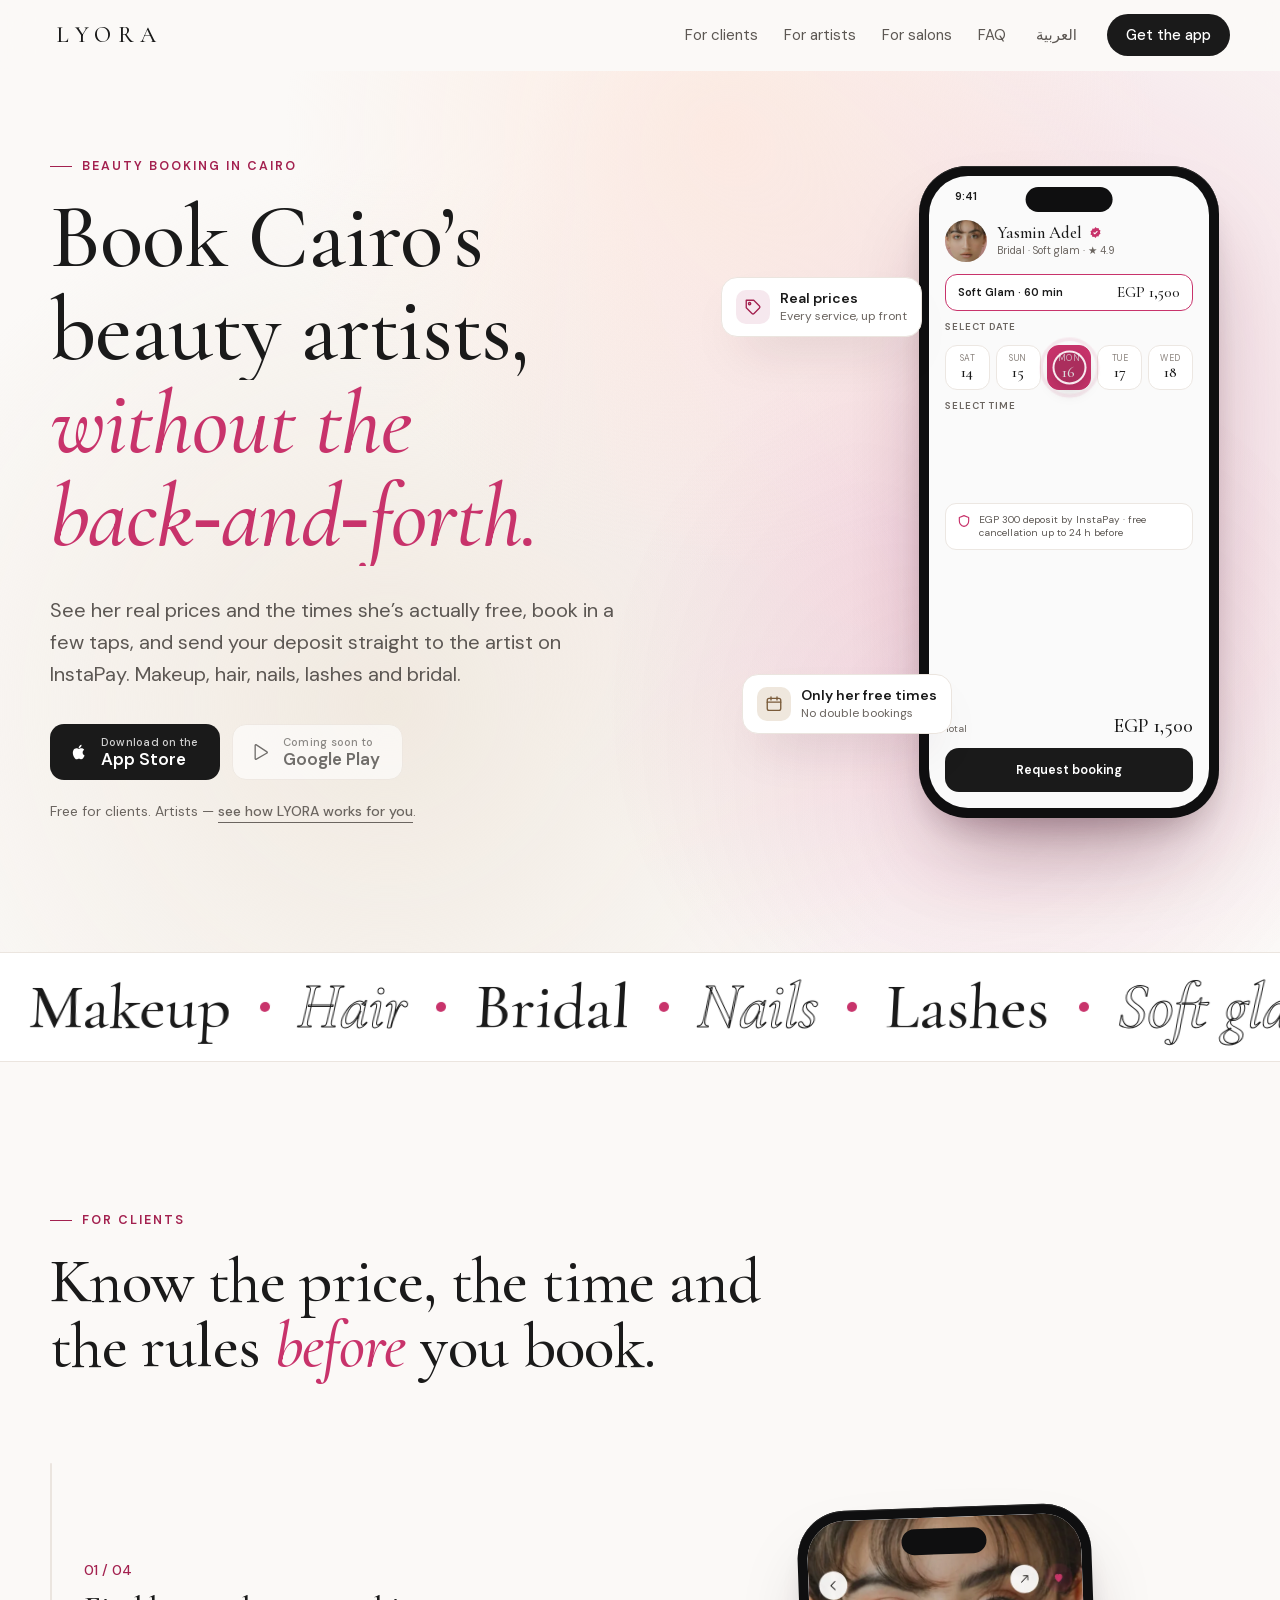
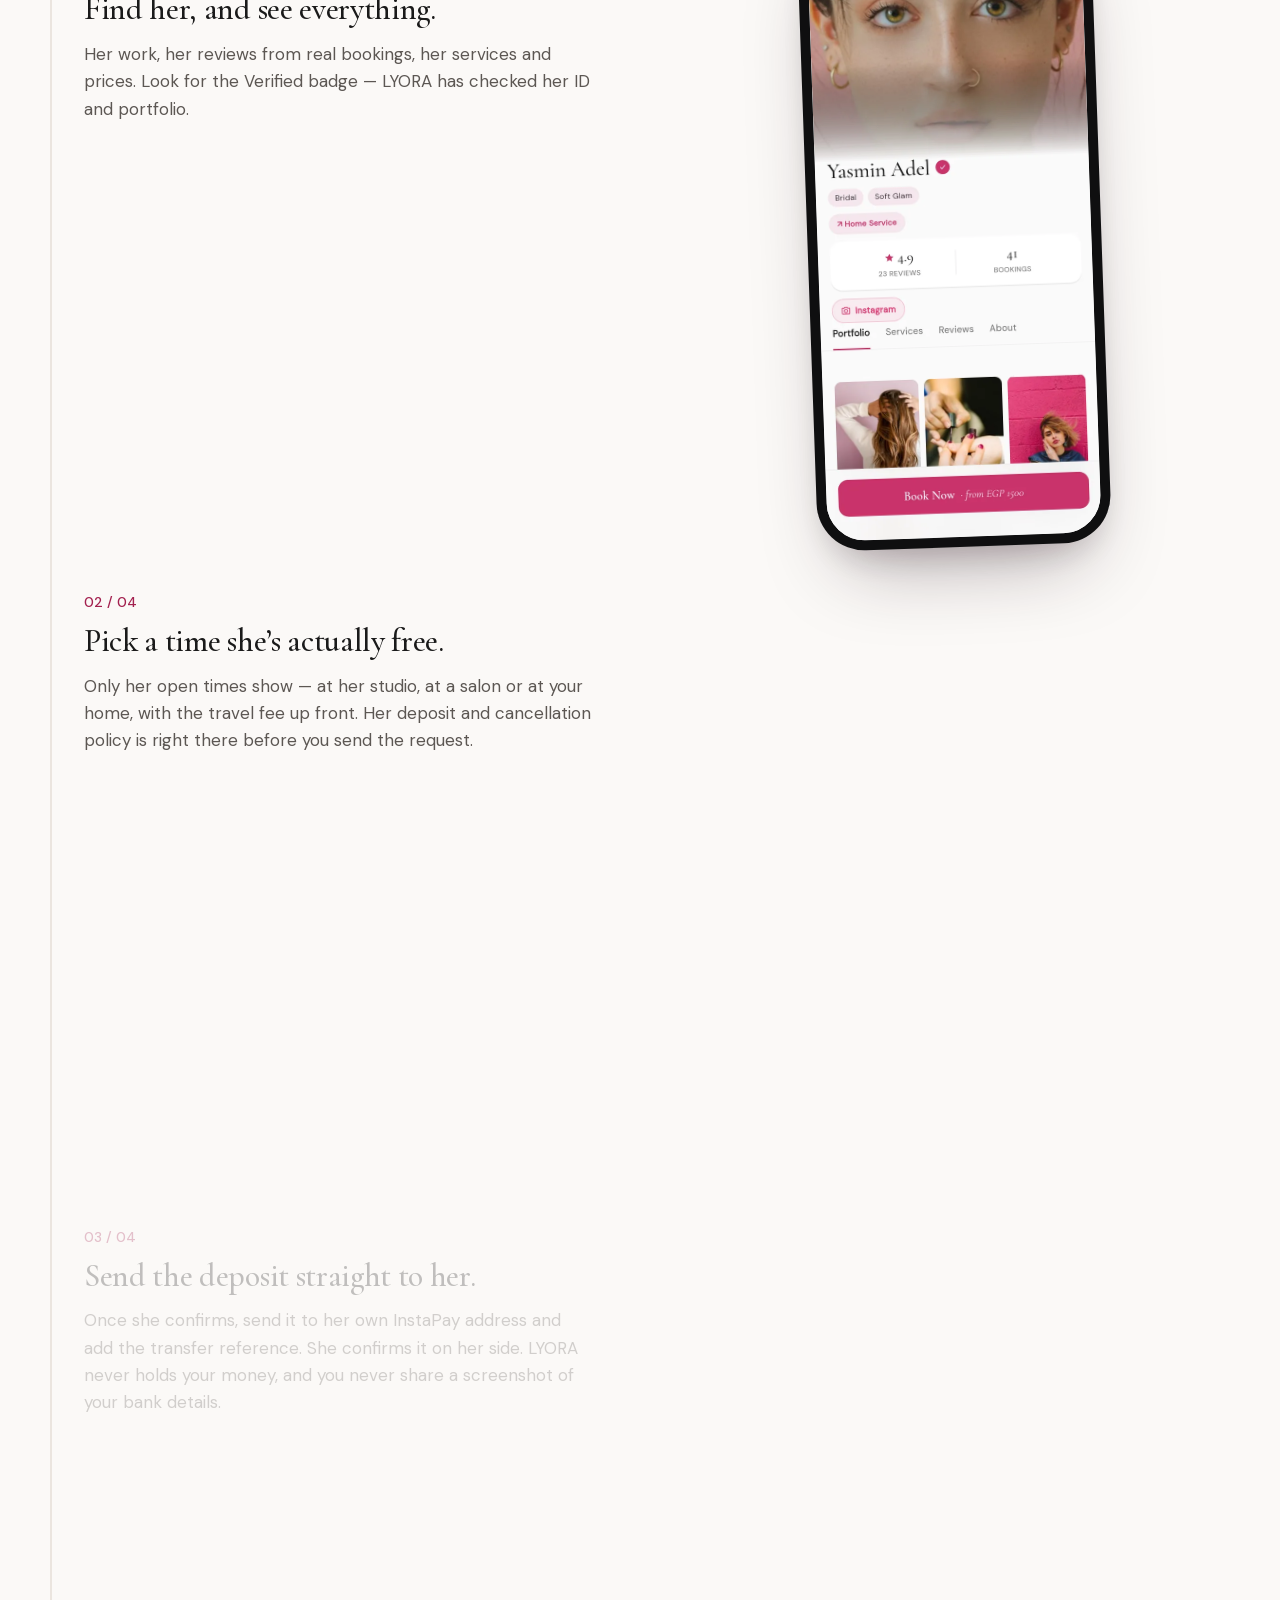
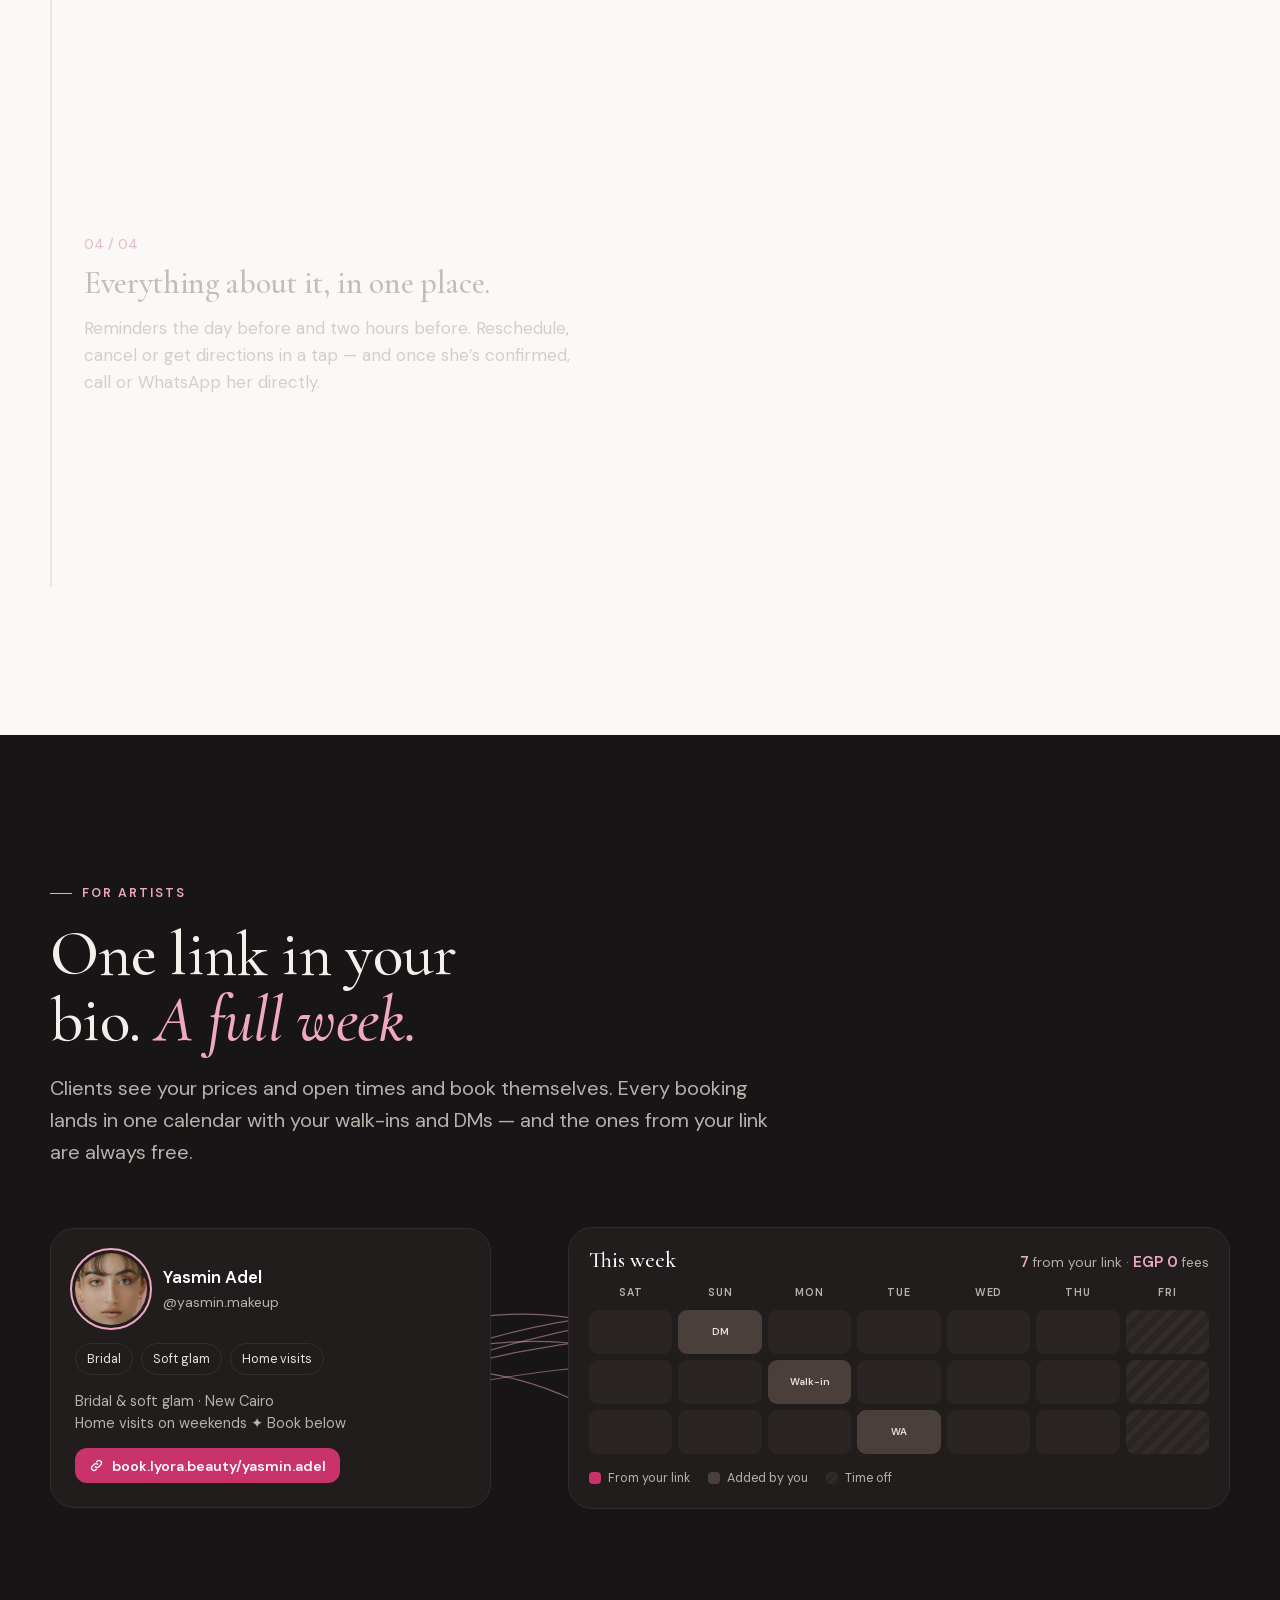
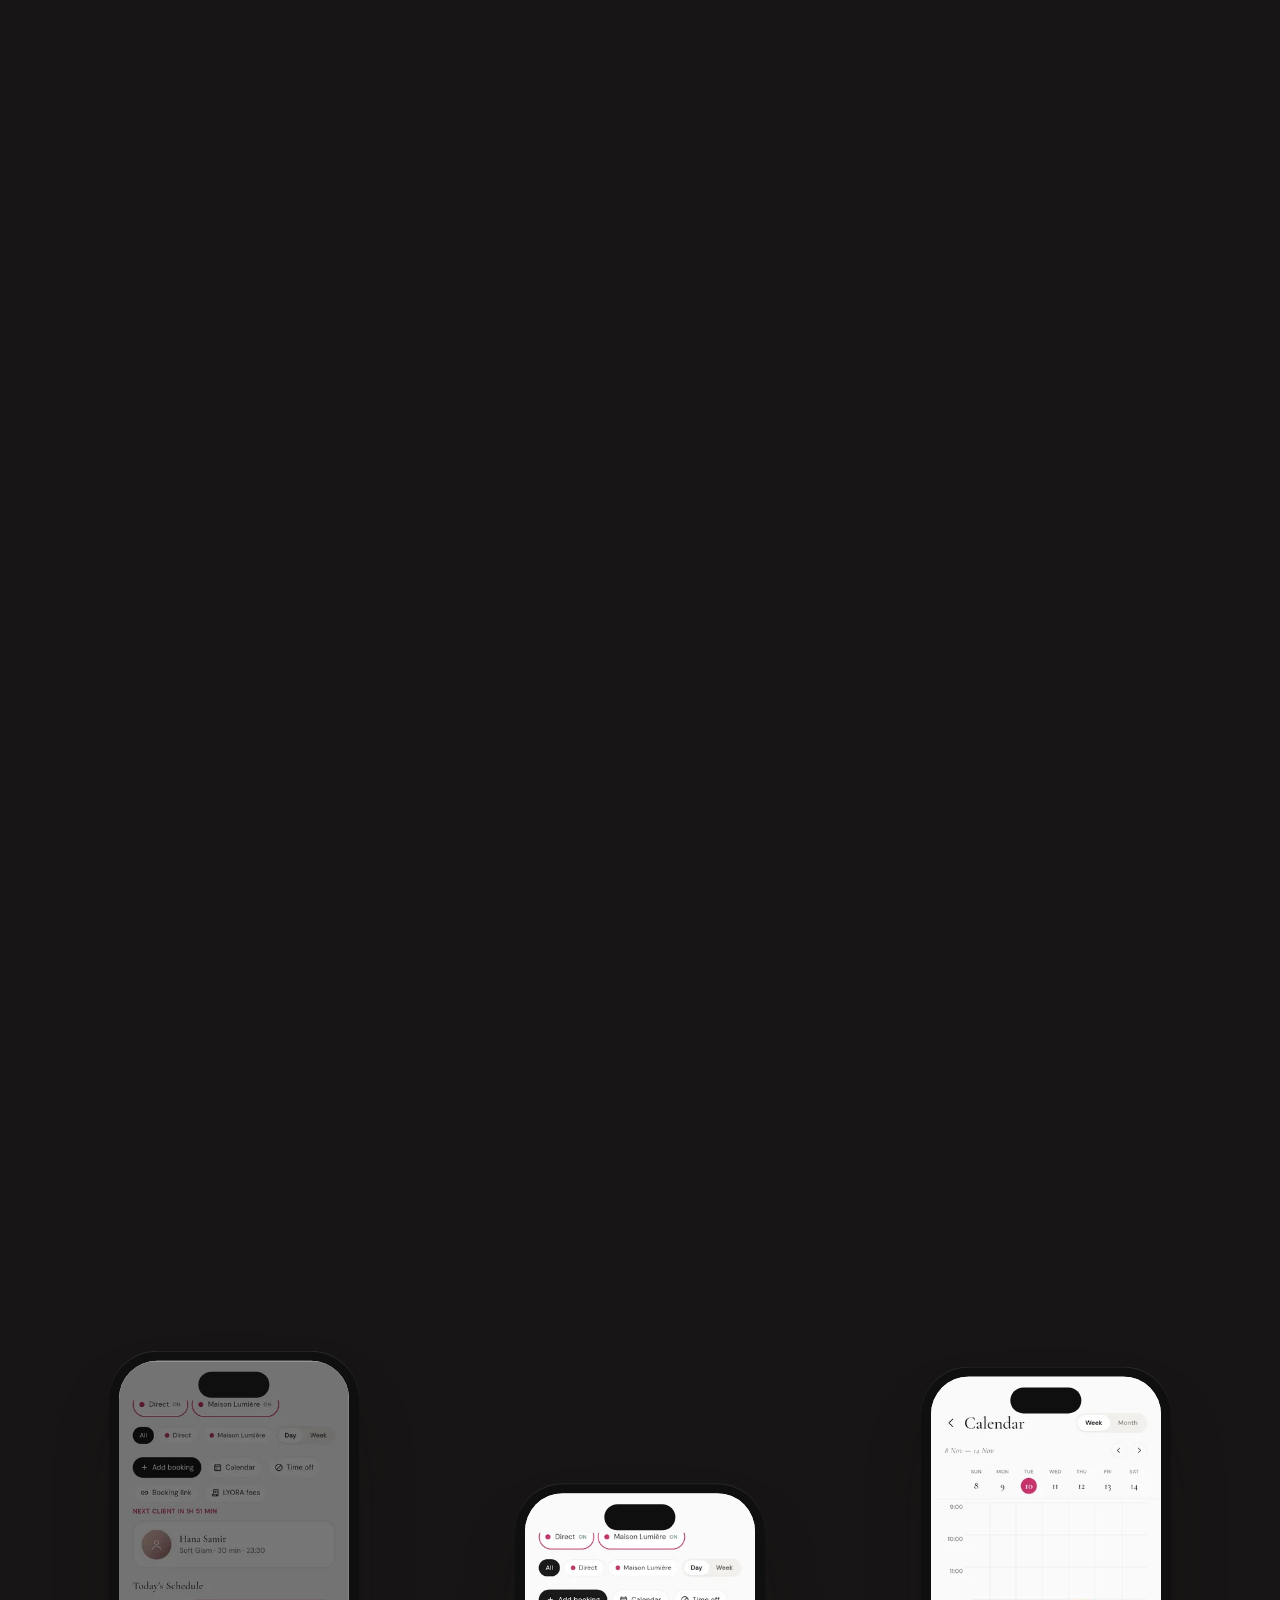
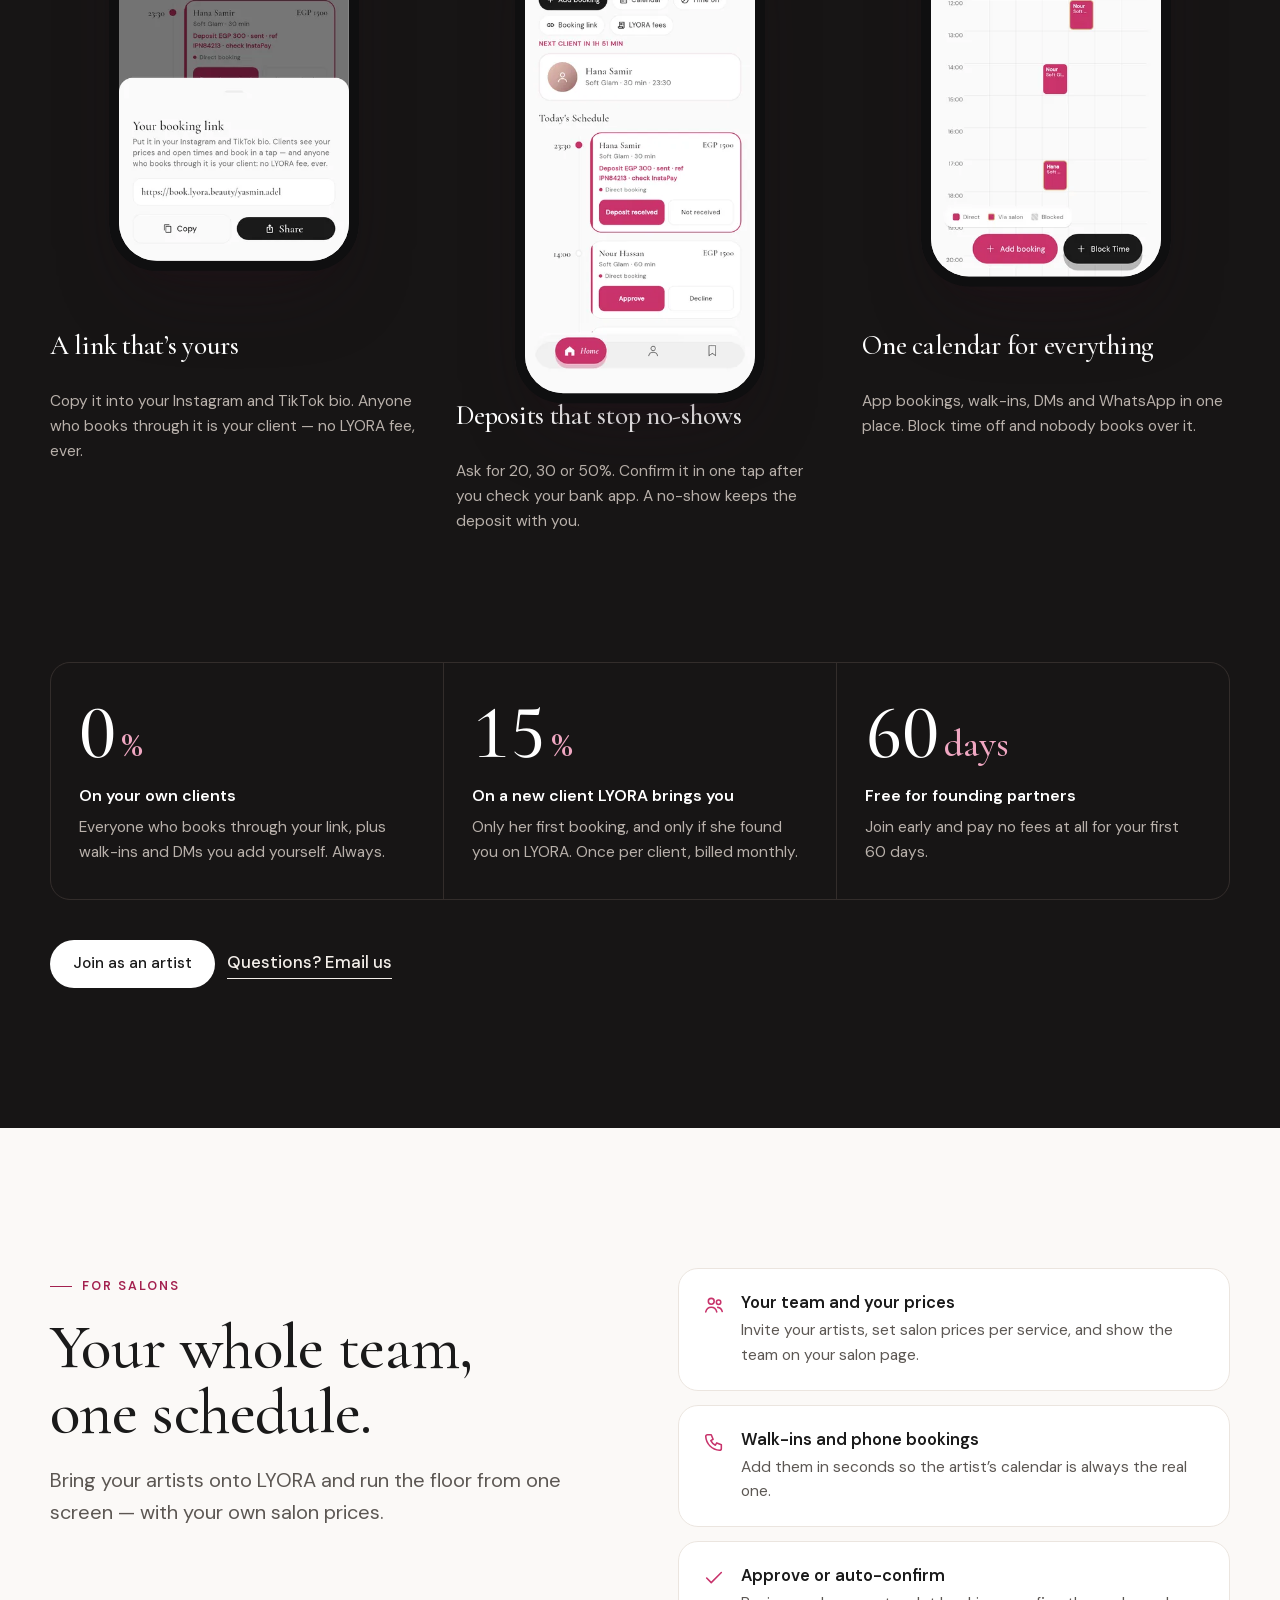
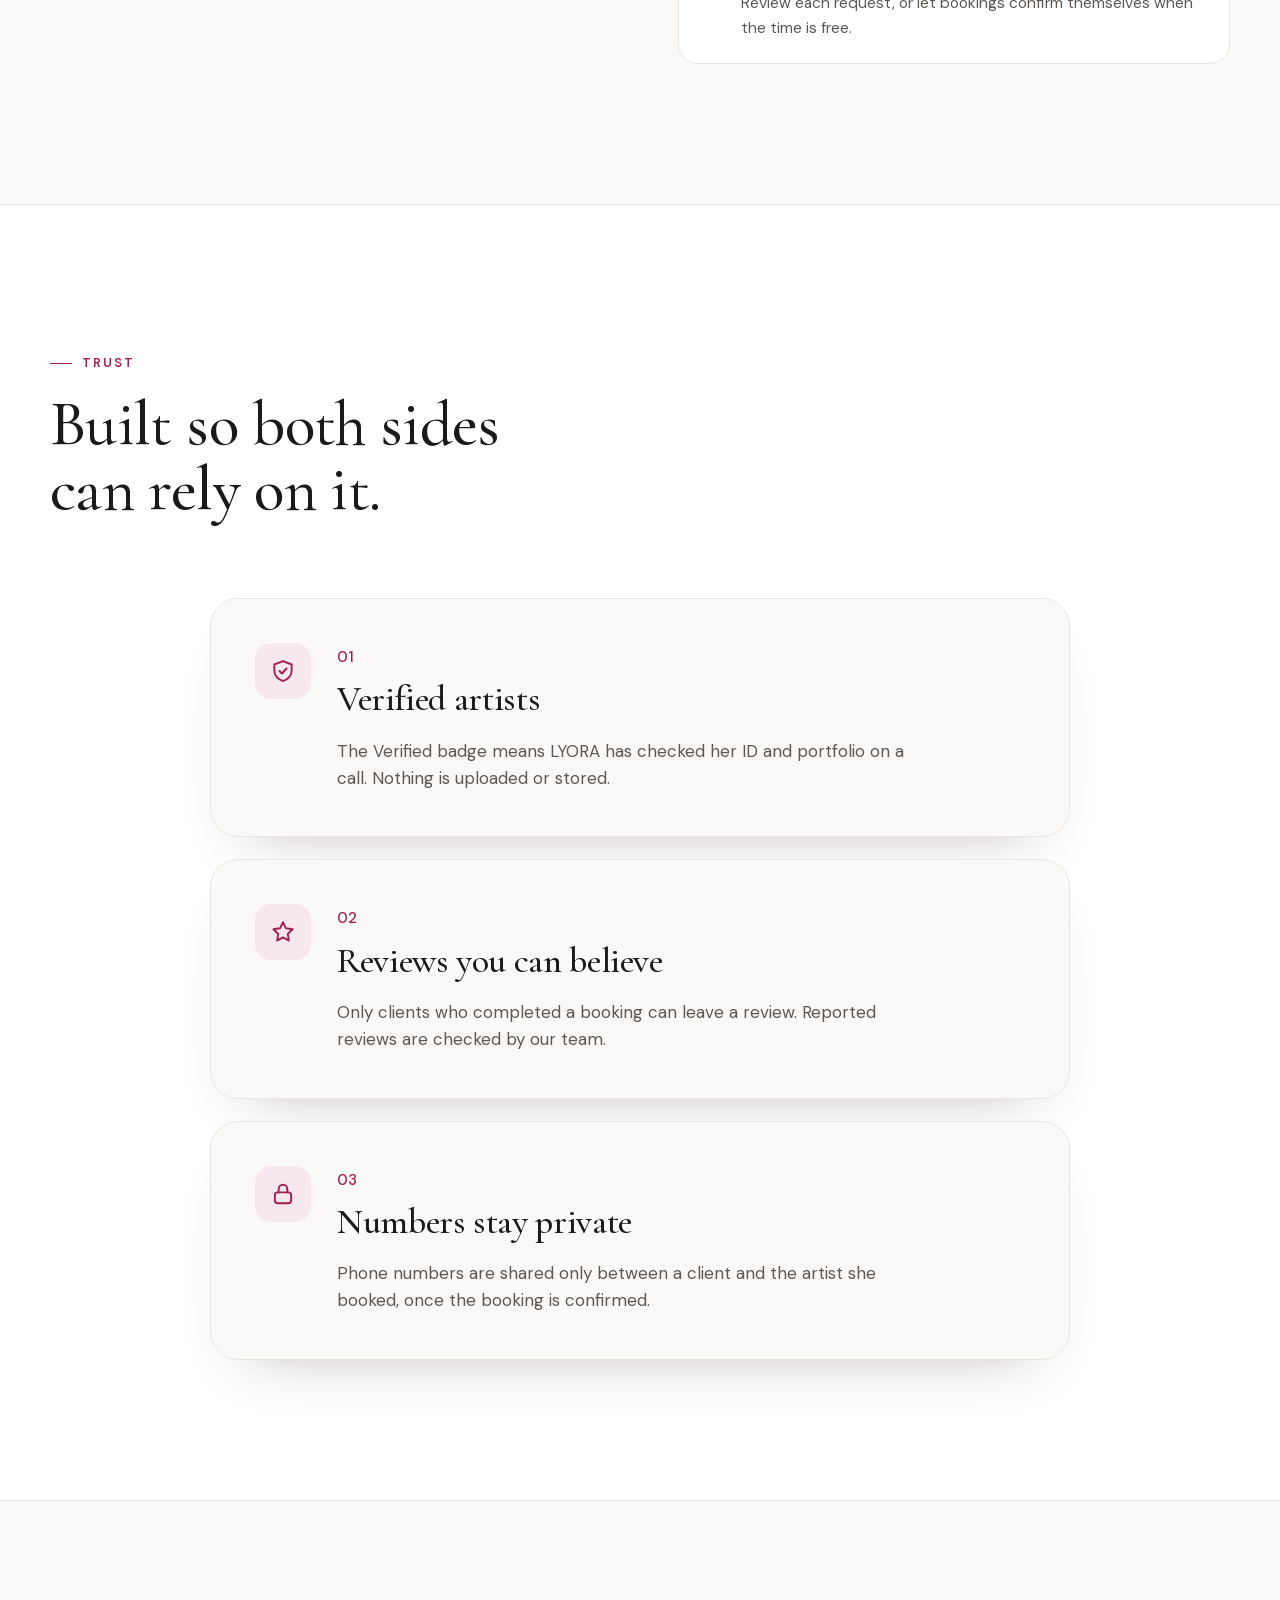
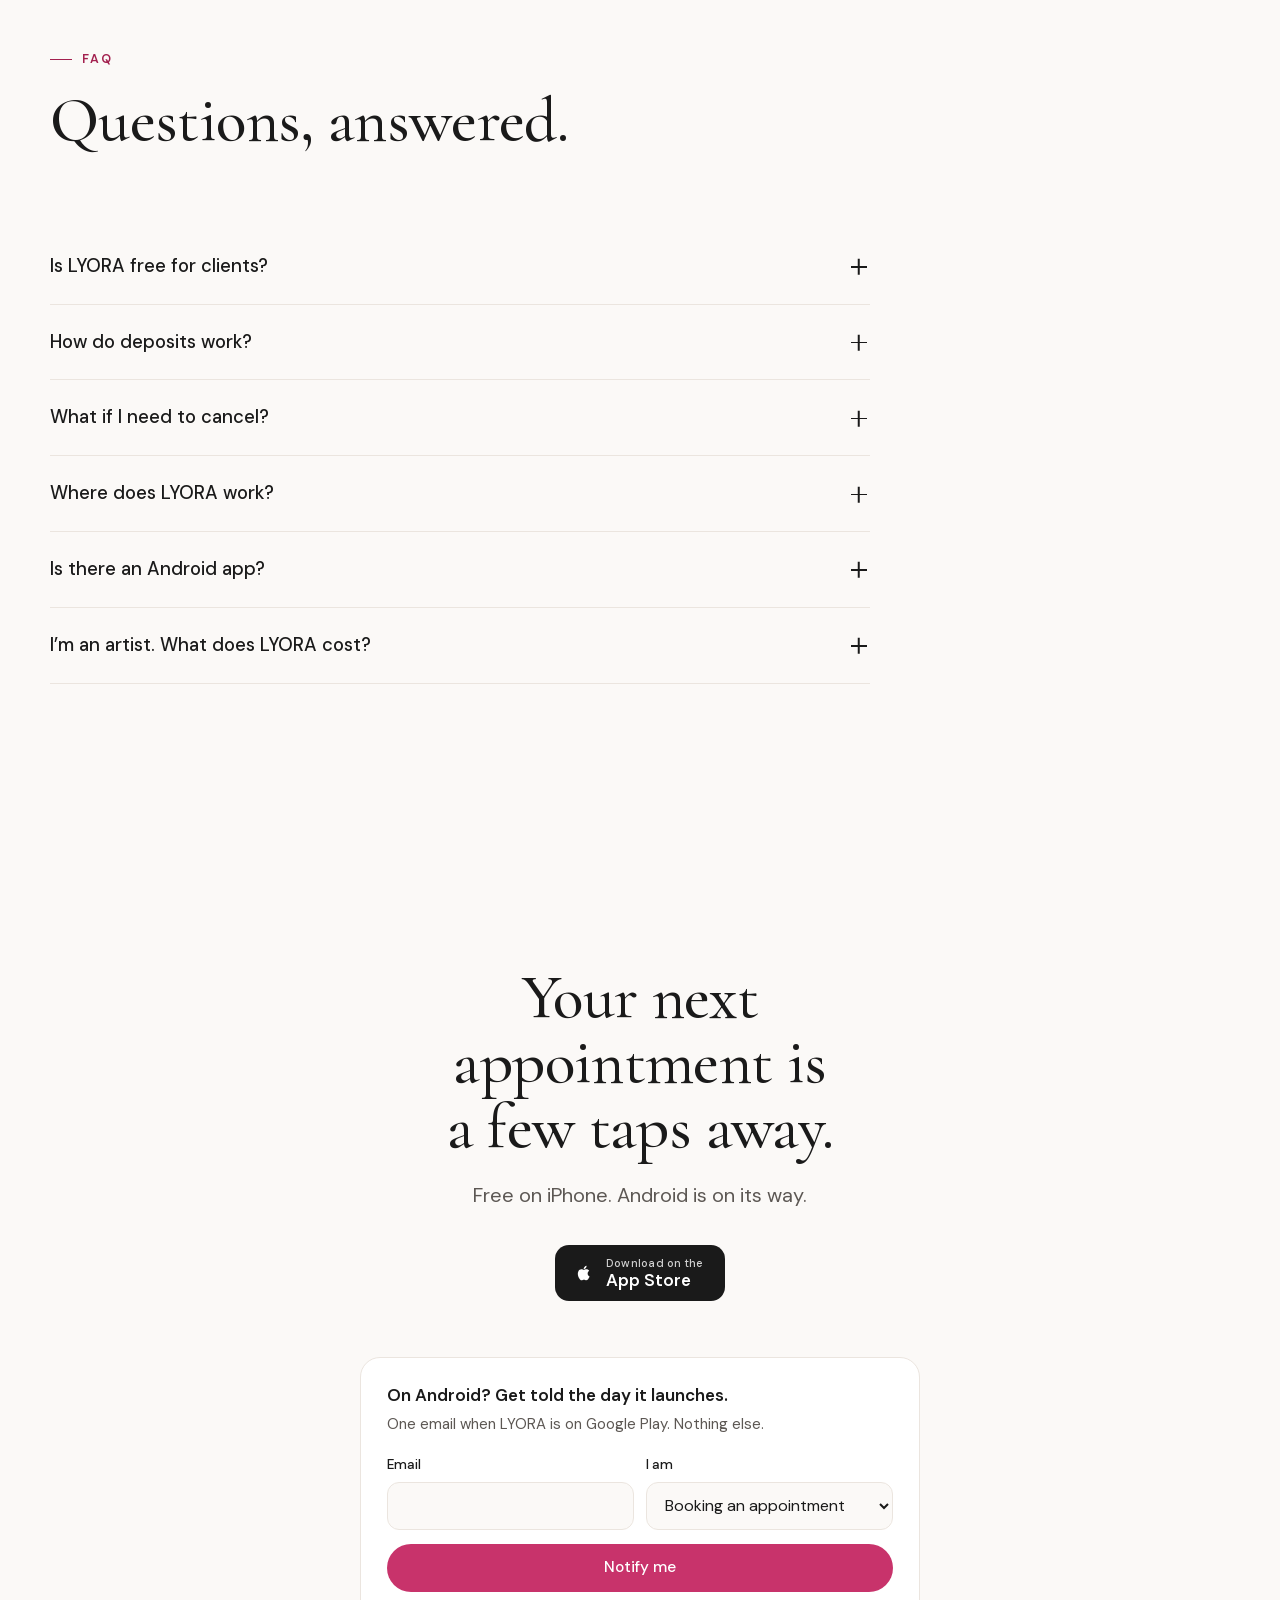
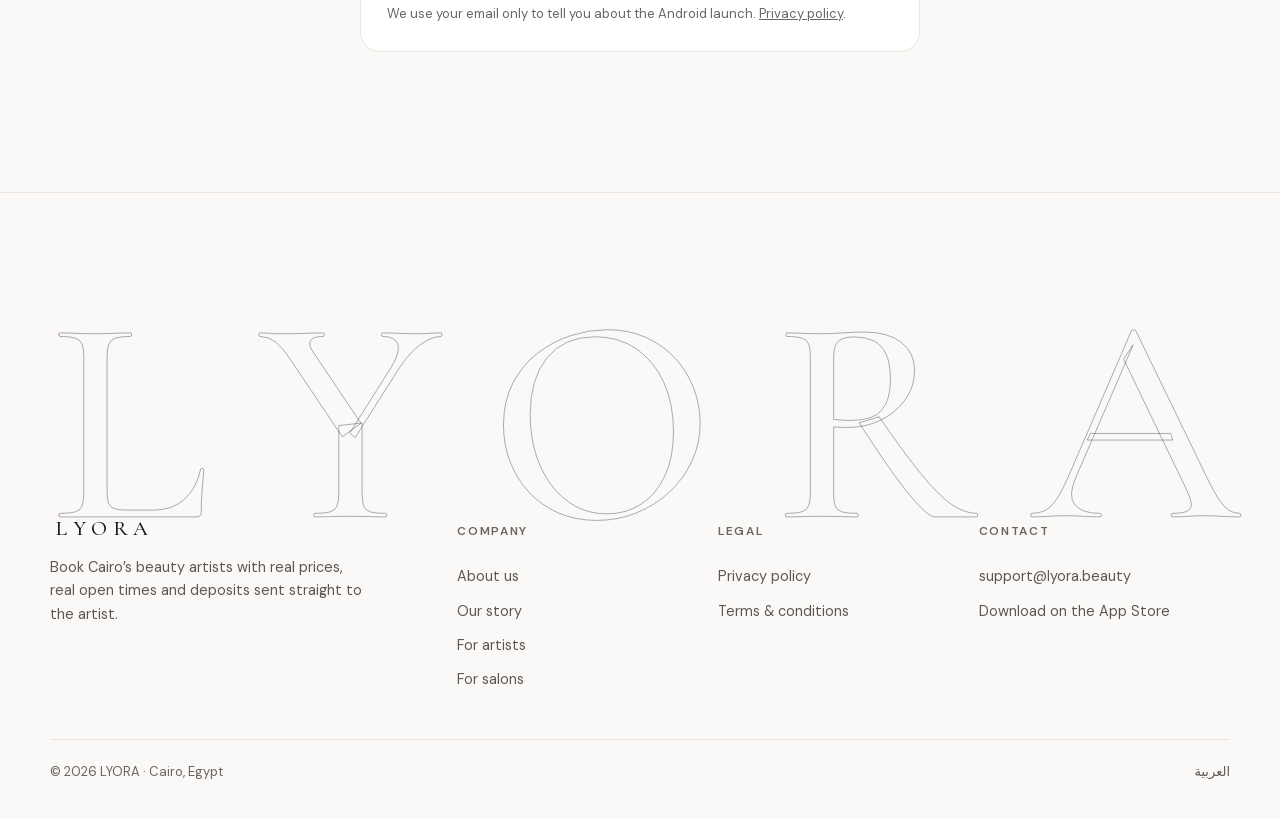
==== commit d2810b77: "Add About us, Our story and Terms pages; new site footer - about.html / story.html (+ Arabic): page " ====
--- a/index.html
+++ b/index.html
@@ -396,15 +396,38 @@
 <footer class="site-footer">
   <div class="wrap">
     <div class="giant" aria-hidden="true">LYORA</div>
-    <div class="foot">
-      <a class="wordmark" href="/" aria-label="LYORA home">LYORA</a>
-      <nav aria-label="Footer">
-        <a href="/privacy.html">Privacy</a>
+    <div class="foot-grid">
+      <div class="foot-brand">
+        <a class="wordmark" href="/" aria-label="LYORA home">LYORA</a>
+        <p>Book Cairo’s beauty artists with real prices, real open times and deposits sent straight to the artist.</p>
+        <ul class="social" hidden aria-label="LYORA on social media">
+          <li><a href="#" data-net="instagram" target="_blank" rel="noopener" aria-label="LYORA on Instagram"><svg viewBox="0 0 24 24" fill="none" stroke="currentColor" stroke-width="1.8" aria-hidden="true"><rect x="3" y="3" width="18" height="18" rx="5.2"/><circle cx="12" cy="12" r="4.1"/><circle cx="17.4" cy="6.6" r="1.1" fill="currentColor" stroke="none"/></svg></a></li>
+          <li><a href="#" data-net="facebook" target="_blank" rel="noopener" aria-label="LYORA on Facebook"><svg viewBox="0 0 24 24" fill="currentColor" aria-hidden="true"><path d="M13.6 21v-7.6h2.6l.4-3h-3V8.5c0-.9.3-1.5 1.6-1.5h1.6V4.3c-.3 0-1.2-.1-2.3-.1-2.3 0-3.9 1.4-3.9 4v2.2H8v3h2.6V21h3z"/></svg></a></li>
+          <li><a href="#" data-net="tiktok" target="_blank" rel="noopener" aria-label="LYORA on TikTok"><svg viewBox="0 0 24 24" fill="currentColor" aria-hidden="true"><path d="M16.7 3c.3 2.3 1.6 3.8 3.9 4v3.1c-1.4.1-2.7-.3-3.9-1.1v6c0 3.3-2.4 5.9-5.7 5.9-3.2 0-5.6-2.6-5.3-5.8.3-2.9 2.9-5 6-4.7v3.2c-1.5-.3-2.9.6-3 1.9-.1 1.4 1 2.4 2.3 2.4 1.4 0 2.4-1 2.4-2.7V3h3.3z"/></svg></a></li>
+        </ul>
+      </div>
+      <nav class="foot-col" aria-label="Company">
+        <p class="foot-h">Company</p>
+        <a href="/about.html">About us</a>
+        <a href="/story.html">Our story</a>
+        <a href="/#artists">For artists</a>
+        <a href="/#salons">For salons</a>
+      </nav>
+      <nav class="foot-col" aria-label="Legal">
+        <p class="foot-h">Legal</p>
+        <a href="/privacy.html">Privacy policy</a>
+        <a href="/terms.html">Terms &amp; conditions</a>
+      </nav>
+      <div class="foot-col">
+        <p class="foot-h">Contact</p>
         <a href="mailto:support@lyora.beauty">support@lyora.beauty</a>
-        <a href="/ar/" lang="ar" hreflang="ar">العربية</a>
-      </nav>
-    </div>
-    <p class="foot-small">© 2026 LYORA · Cairo, Egypt</p>
+        <a href="https://apps.apple.com/app/id6783791717" rel="noopener">Download on the App Store</a>
+      </div>
+    </div>
+    <div class="foot-bottom">
+      <span>© 2026 LYORA · Cairo, Egypt</span>
+      <a href="/ar/" lang="ar" hreflang="ar">العربية</a>
+    </div>
   </div>
 </footer>
 
--- a/assets/site.css
+++ b/assets/site.css
@@ -477,13 +477,29 @@
 @media (max-width: 520px) { .form-row { grid-template-columns: 1fr; } }
 
 /* ── Footer ───────────────────────────────────────────────────────────── */
-.site-footer { border-top: 1px solid var(--line); padding: 40px 0 48px; font-size: 14.5px; color: var(--ink-2); overflow: clip; }
-.foot { display: flex; flex-wrap: wrap; gap: 18px 32px; align-items: center; }
-.foot .wordmark { font-size: 19px; margin-inline-end: auto; color: var(--ink); }
-.foot nav { display: flex; flex-wrap: wrap; gap: 8px 24px; }
-.foot a { text-decoration: none; }
-.foot a:hover { color: var(--ink); text-decoration: underline; }
-.foot-small { margin-top: 18px; font-size: 13px; color: var(--ink-3); }
+.site-footer { border-top: 1px solid var(--line); padding: 40px 0 36px; font-size: 14.5px; color: var(--ink-2); overflow: clip; }
+.site-footer a { text-decoration: none; }
+.foot-grid { display: grid; grid-template-columns: 1.7fr 1fr 1fr 1.2fr; gap: 36px clamp(24px, 4vw, 56px); }
+.foot-brand .wordmark { font-size: 21px; color: var(--ink); }
+.foot-brand p { margin: 14px 0 20px; max-width: 32ch; }
+.foot-h { font: 600 12px/1.2 var(--sans); letter-spacing: .14em; text-transform: uppercase; color: var(--ink-3); margin: 6px 0 16px; }
+:lang(ar) .foot-h { letter-spacing: 0; font-size: 13px; }
+.foot-col { display: flex; flex-direction: column; align-items: flex-start; gap: 11px; }
+.foot-col a { position: relative; color: var(--ink-2); transition: color .25s; }
+.foot-col a::after { content: ""; position: absolute; inset-inline: 0; bottom: -2px; height: 1px; background: currentColor; transform: scaleX(0); transform-origin: right; transition: transform .45s var(--ease-out); }
+.foot-col a:hover { color: var(--ink); }
+.foot-col a:hover::after { transform: scaleX(1); transform-origin: left; }
+:dir(rtl) .foot-col a::after { transform-origin: left; }
+:dir(rtl) .foot-col a:hover::after { transform-origin: right; }
+.social[hidden] { display: none; }
+.social { list-style: none; margin: 0; padding: 0; display: flex; gap: 10px; }
+.social a { width: 44px; height: 44px; border-radius: 50%; border: 1px solid var(--line); display: grid; place-items: center; color: var(--ink); transition: background-color .3s, color .3s, border-color .3s, transform .4s var(--ease-out); }
+.social a:hover { background: var(--ink); border-color: var(--ink); color: #fff; transform: translateY(-3px); }
+.social svg { width: 19px; height: 19px; }
+.foot-bottom { display: flex; flex-wrap: wrap; justify-content: space-between; gap: 10px 24px; margin-top: 48px; padding-top: 22px; border-top: 1px solid var(--line); font-size: 13px; color: var(--ink-3); }
+.foot-bottom a { color: var(--ink-2); }
+.foot-bottom a:hover { color: var(--ink); text-decoration: underline; }
+@media (max-width: 860px) { .foot-grid { grid-template-columns: 1fr 1fr; } .foot-brand { grid-column: 1 / -1; } }
 .giant {
   font: 500 clamp(90px, 23vw, 340px)/.82 "Cormorant Garamond", serif; letter-spacing: .04em; text-align: center;
   margin: 10px 0 34px; direction: ltr; user-select: none;
@@ -492,8 +508,62 @@
   -webkit-text-stroke: 1px color-mix(in srgb, var(--ink) 35%, transparent);
 }
 
+/* ── Subpages: About, Our story, Terms ────────────────────────────────── */
+.page-hero { position: relative; padding: clamp(56px, 9vw, 120px) 0 clamp(56px, 8vw, 104px); overflow: clip; isolation: isolate; }
+.page-hero::before { content: ""; position: absolute; inset: 0; z-index: -1; pointer-events: none;
+  background: radial-gradient(60% 85% at 88% 0%, #f6dde7 0%, rgba(246,221,231,0) 62%), radial-gradient(45% 70% at 0% 75%, #f3e6dc 0%, rgba(243,230,220,0) 70%);
+  -webkit-mask-image: linear-gradient(#000 55%, transparent); mask-image: linear-gradient(#000 55%, transparent); }
+:dir(rtl) .page-hero::before { background: radial-gradient(60% 85% at 12% 0%, #f6dde7 0%, rgba(246,221,231,0) 62%), radial-gradient(45% 70% at 100% 75%, #f3e6dc 0%, rgba(243,230,220,0) 70%); }
+.page-hero .h1 { margin: 22px 0 28px; max-width: 14ch; }
+.page-hero h1 .line { overflow: clip; padding-bottom: .06em; }
+.page-hero h1 .line > span { display: inline-block; }
+.page-hero .lede { max-width: 38em; }
+.chapters { display: grid; gap: clamp(64px, 9vw, 120px); }
+.chapter { display: grid; grid-template-columns: minmax(150px, 1fr) 3fr; gap: clamp(24px, 5vw, 72px); align-items: start; }
+.chapter-n { position: sticky; top: 104px; font: 600 12.5px/1.4 var(--sans); letter-spacing: .14em; text-transform: uppercase; color: var(--rose); }
+.chapter-n b { display: block; font: 500 clamp(44px, 5vw, 64px)/1 "Cormorant Garamond", serif; letter-spacing: 0; color: var(--ink); margin-bottom: 8px; }
+:lang(ar) .chapter-n { letter-spacing: 0; font-size: 14px; }
+.prose { max-width: 40em; }
+.prose h2 { font-size: clamp(30px, 3.4vw, 44px); line-height: 1.08; margin-bottom: 22px; }
+:lang(ar) .prose h2 { line-height: 1.4; }
+.prose p { font-size: clamp(17px, 1.45vw, 19px); color: var(--ink-2); margin: 0 0 1.1em; }
+.pull { margin: clamp(56px, 8vw, 96px) auto; max-width: 20ch; text-align: center; font: 500 clamp(36px, 5.2vw, 68px)/1.08 var(--serif); letter-spacing: -0.01em; color: var(--ink); text-wrap: balance; }
+:lang(ar) .pull { line-height: 1.45; letter-spacing: 0; max-width: 18ch; }
+.pull em { color: var(--rose); }
+:lang(ar) .pull em { font-style: normal; }
+.pull .w { display: inline-block; }
+.principles { display: grid; grid-template-columns: 1fr 1fr; gap: 1px; background: rgba(255,255,255,.1); border: 1px solid rgba(255,255,255,.1); border-radius: var(--radius); overflow: hidden; }
+.principle { background: var(--dark); padding: clamp(28px, 4vw, 48px); transition: background-color .5s var(--ease); }
+.principle:hover { background: #211d1c; }
+.principle .num { display: block; font: 500 15px/1 "Cormorant Garamond", serif; color: var(--rose-light); margin-bottom: 22px; }
+.principle h3 { font-size: clamp(26px, 2.6vw, 34px); line-height: 1.1; color: #fff; margin-bottom: 12px; }
+:lang(ar) .principle h3 { line-height: 1.45; }
+.principle p { margin: 0; max-width: 34ch; }
+.money { display: grid; grid-template-columns: repeat(3, 1fr); gap: 14px; margin-top: clamp(36px, 5vw, 56px); }
+.money > div { border: 1px solid var(--line); border-radius: var(--radius); padding: 26px 26px 24px; background: #fff; }
+.money b { display: block; font: 500 clamp(40px, 4.4vw, 56px)/1 "Cormorant Garamond", serif; color: var(--ink); margin-bottom: 12px; }
+.money h3 { font: 600 16.5px/1.4 var(--sans); letter-spacing: 0; margin-bottom: 6px; }
+.money p { margin: 0; color: var(--ink-2); font-size: 15.5px; }
+.contact-band { display: flex; flex-wrap: wrap; align-items: center; justify-content: space-between; gap: 24px 40px; }
+.contact-band .h2 { max-width: 16ch; }
+.toc { border: 1px solid var(--line); border-radius: var(--radius); background: #fff; padding: 22px 26px; margin: 34px 0 10px; }
+.toc p { margin: 0 0 10px; font: 600 12px/1.2 var(--sans); letter-spacing: .14em; text-transform: uppercase; color: var(--ink-3); }
+:lang(ar) .toc p { letter-spacing: 0; font-size: 13px; }
+.toc ol { margin: 0; padding-inline-start: 20px; columns: 2; column-gap: 32px; font-size: 15px; }
+.toc li { margin: 4px 0; break-inside: avoid; }
+.legal .lead { font-size: clamp(17px, 1.5vw, 19px); color: var(--ink-2); margin-top: 18px; }
+.legal .part { margin-top: 56px; padding-top: 28px; border-top: 1px solid var(--line); scroll-margin-top: 90px; }
+.legal .part > h2 { margin-top: 0; font-family: var(--serif); font-weight: 500; font-size: clamp(28px, 3vw, 36px); }
+.legal .part-note { color: var(--ink-2); }
+@media (max-width: 860px) {
+  .chapter { grid-template-columns: 1fr; gap: 14px; }
+  .chapter-n { position: static; }
+  .principles, .money { grid-template-columns: 1fr; }
+  .toc ol { columns: 1; }
+}
+
 /* ── Motion-only states (html.motion is set by motion.js) ─────────────── */
-.js-motion .hero-copy > *, .js-motion .demo-phone, .js-motion .stage .float { opacity: 0; }
+.js-motion .hero-copy > *, .js-motion .demo-phone, .js-motion .stage .float, .js-motion .page-hero .wrap > * { opacity: 0; }
 @media (min-width: 861px) {
   .motion .steps.story-on .step { opacity: .26; transition: opacity .6s var(--ease); }
   .motion .steps.story-on .step.active { opacity: 1; }
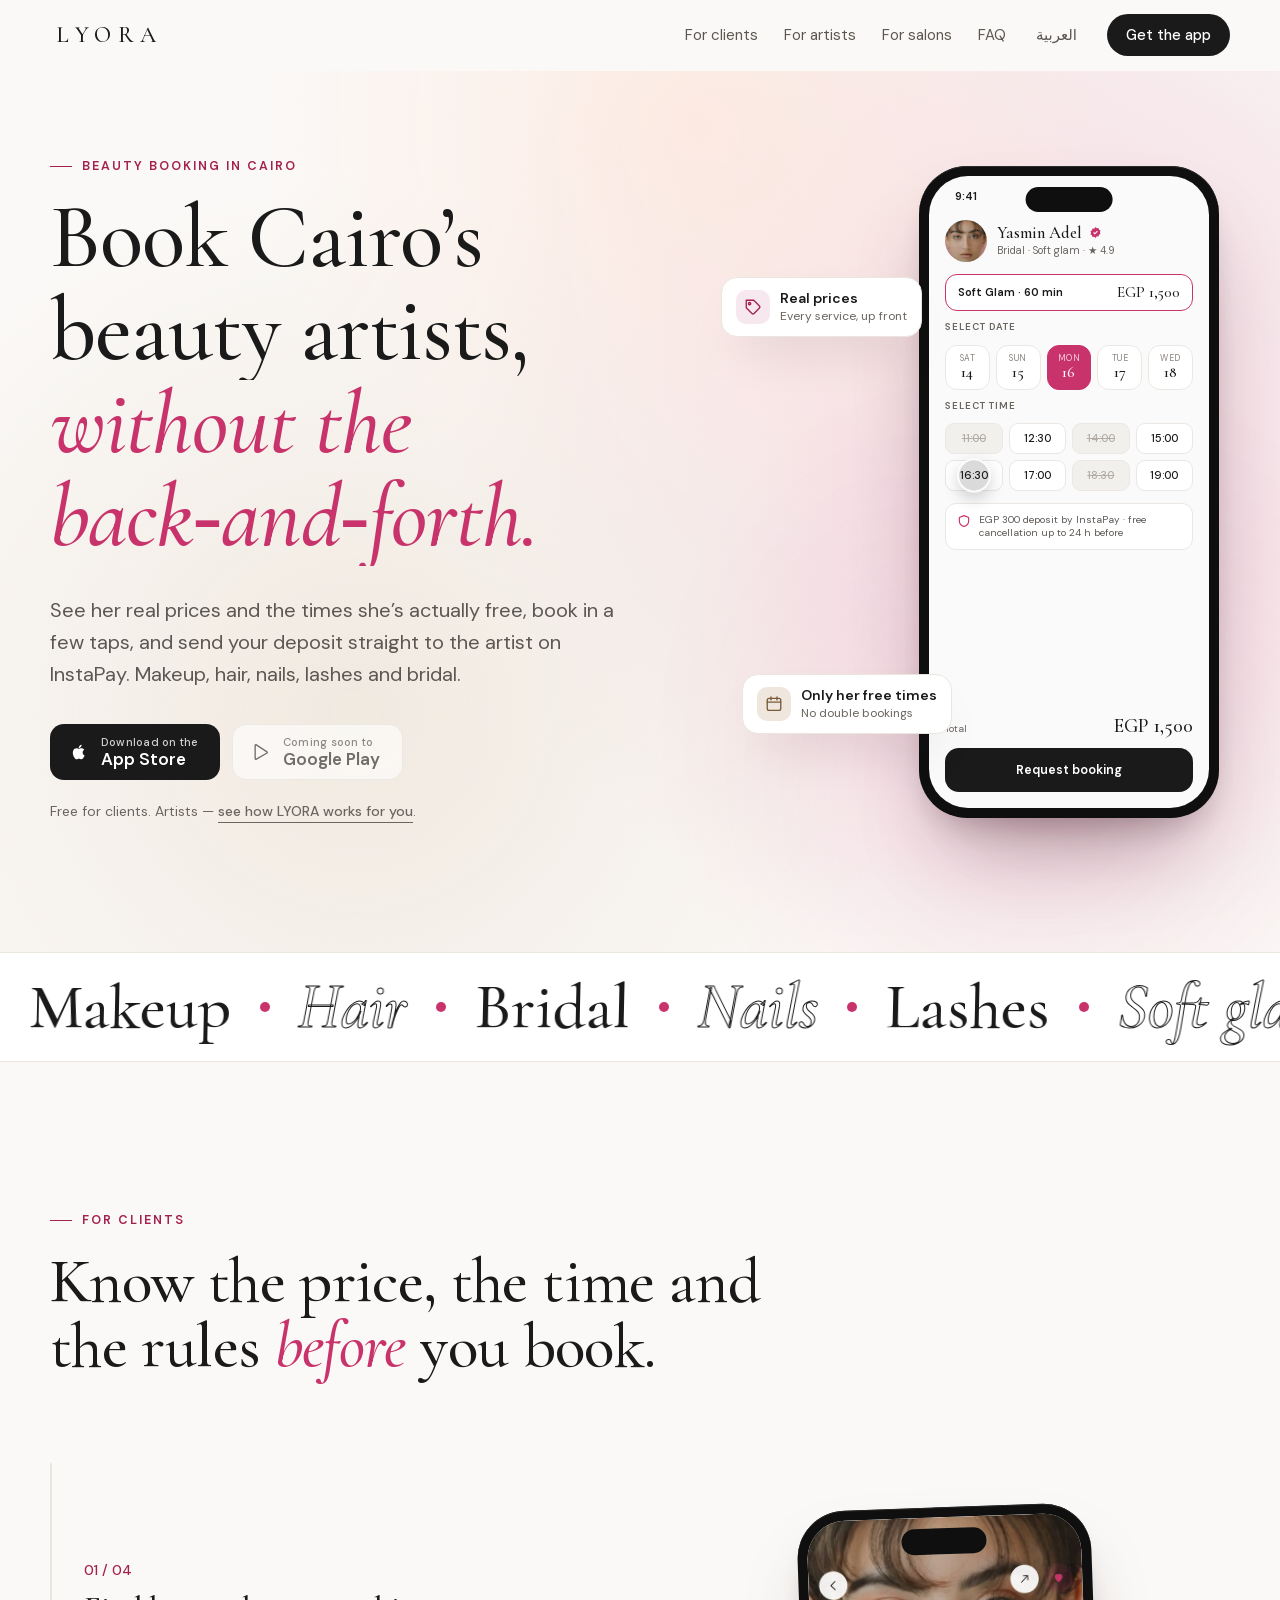
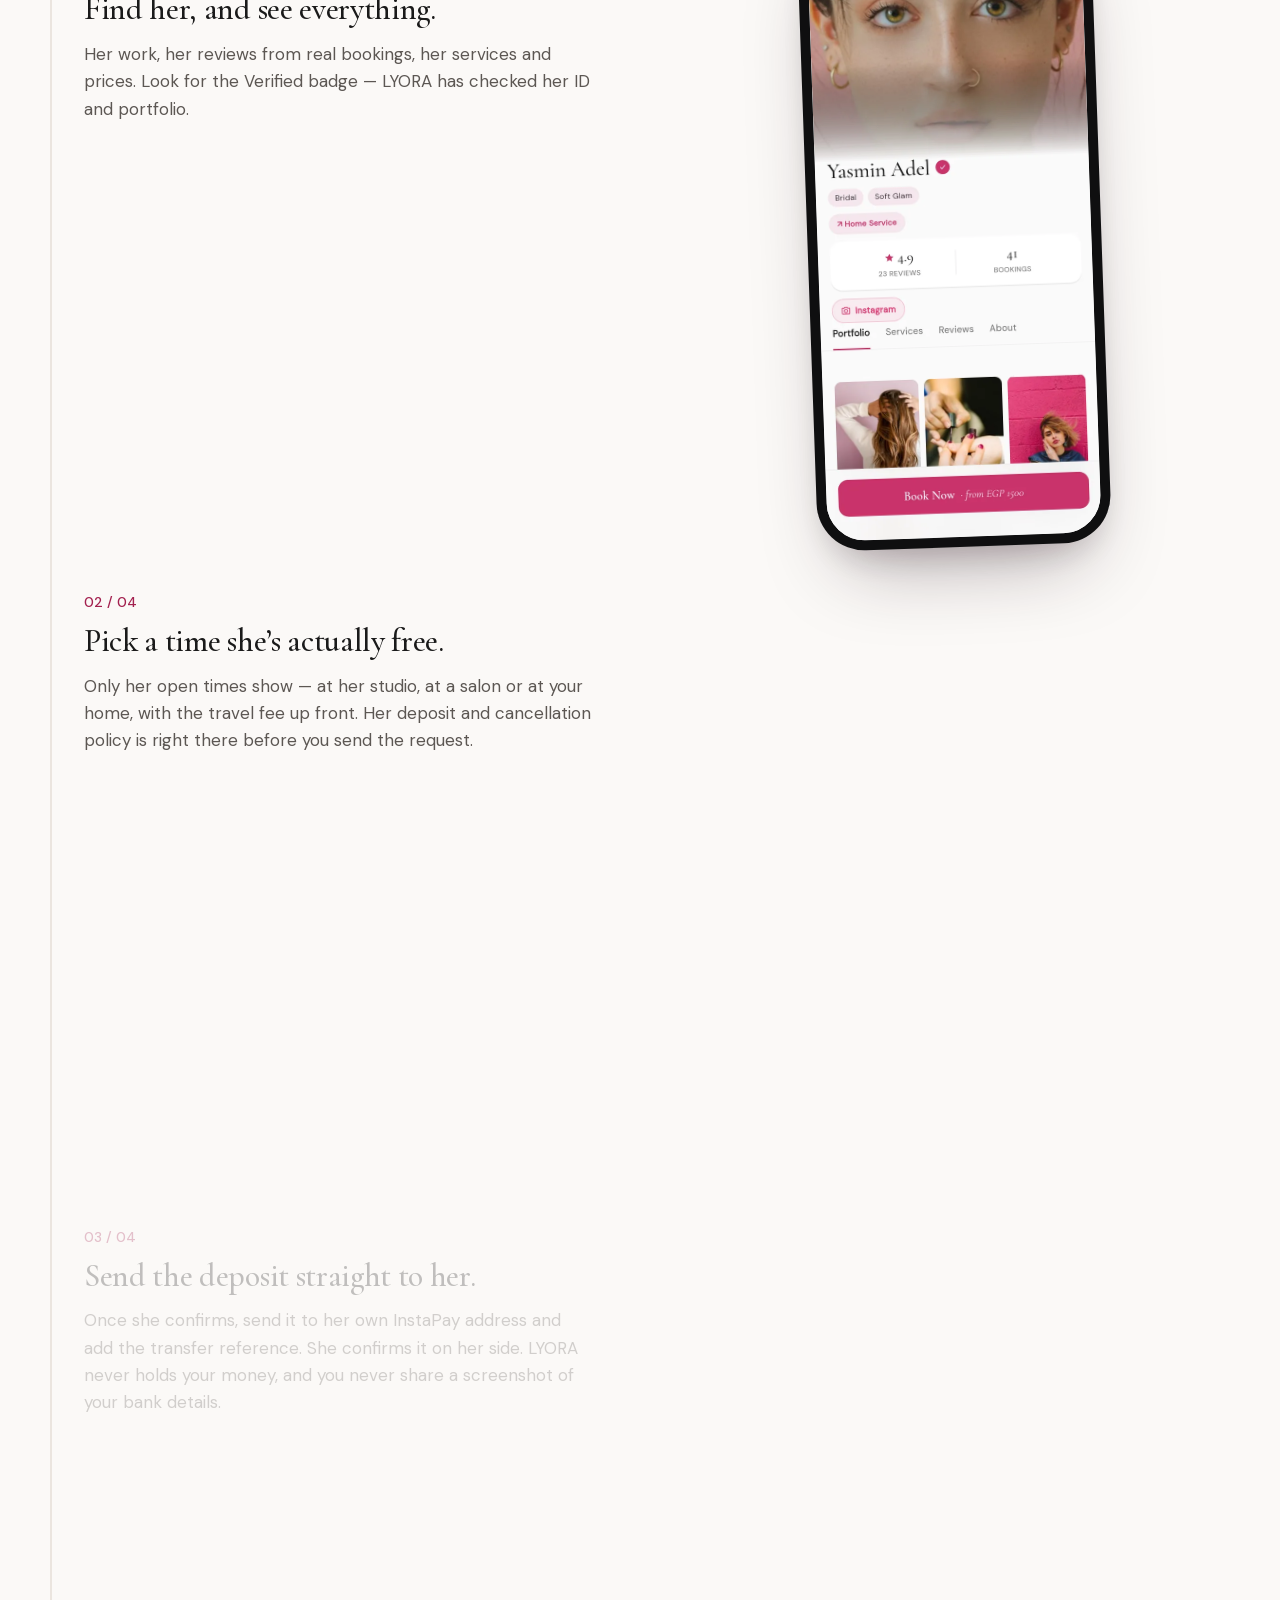
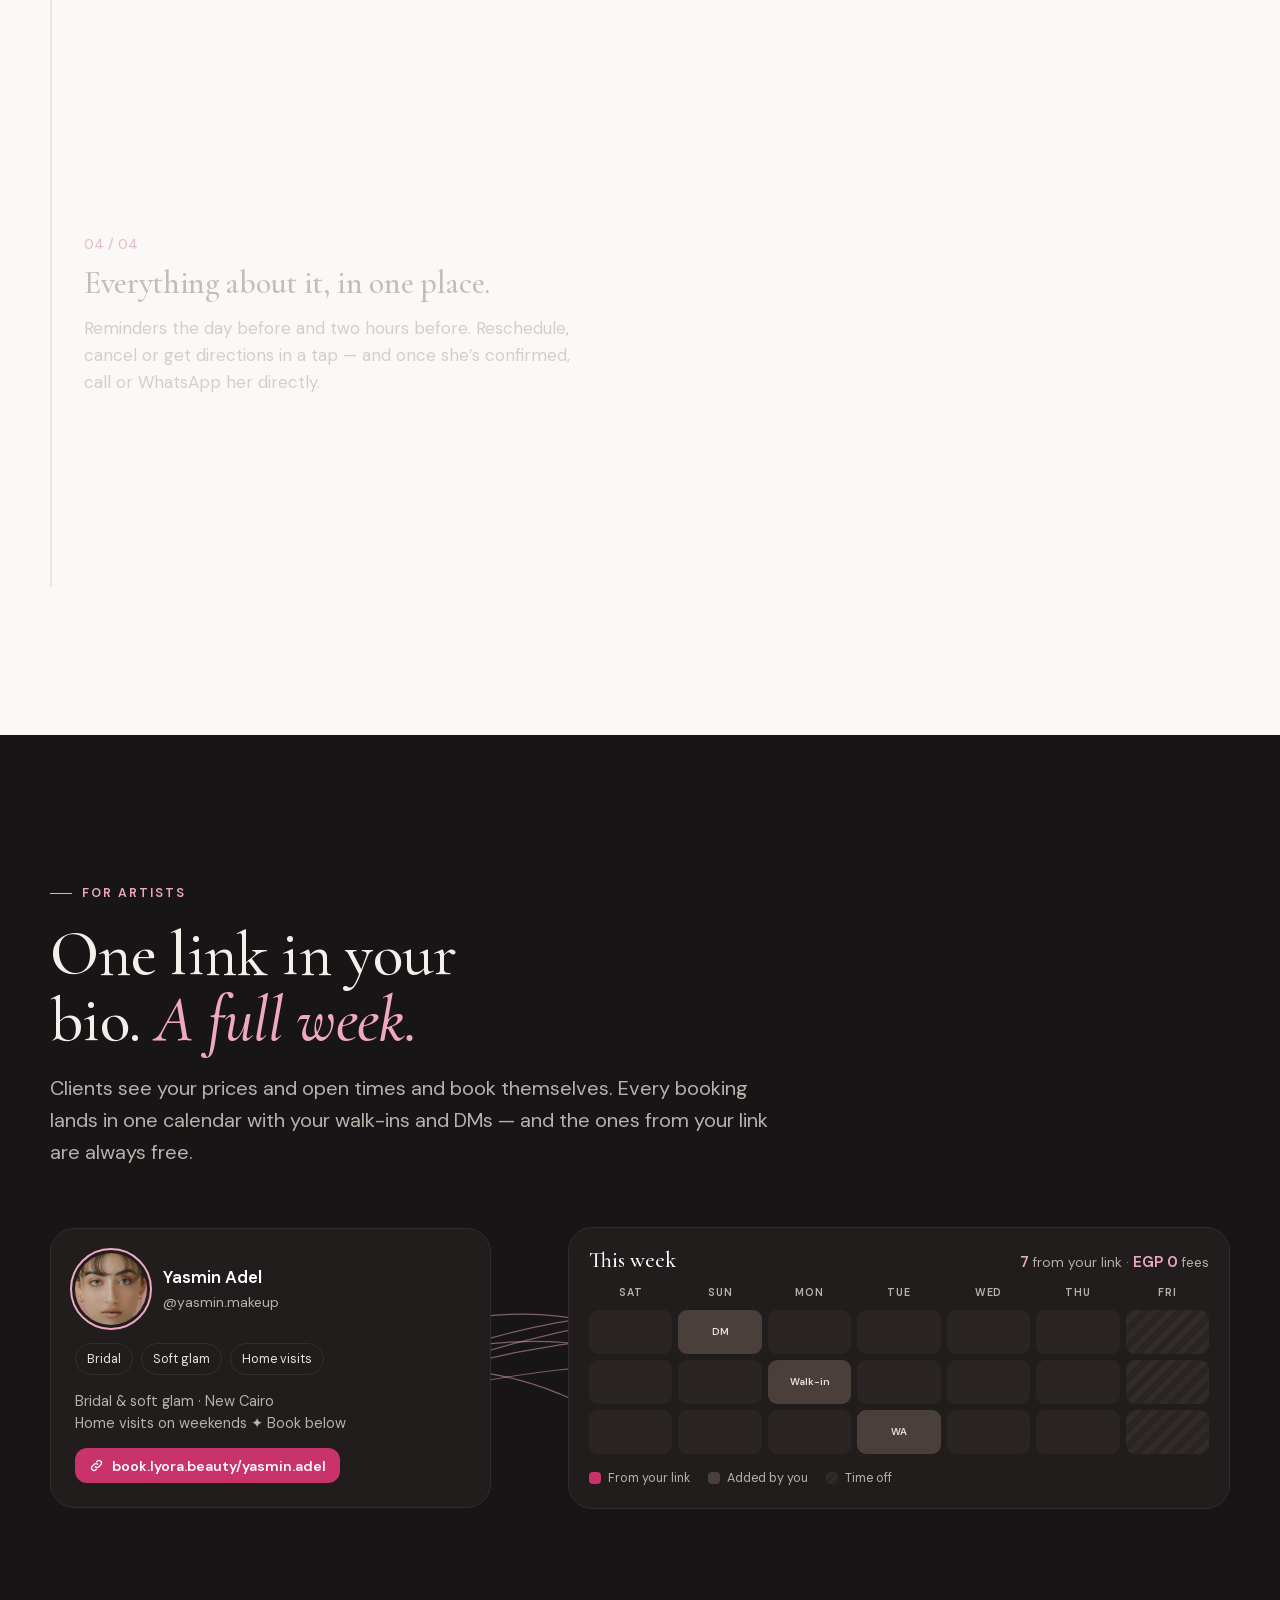
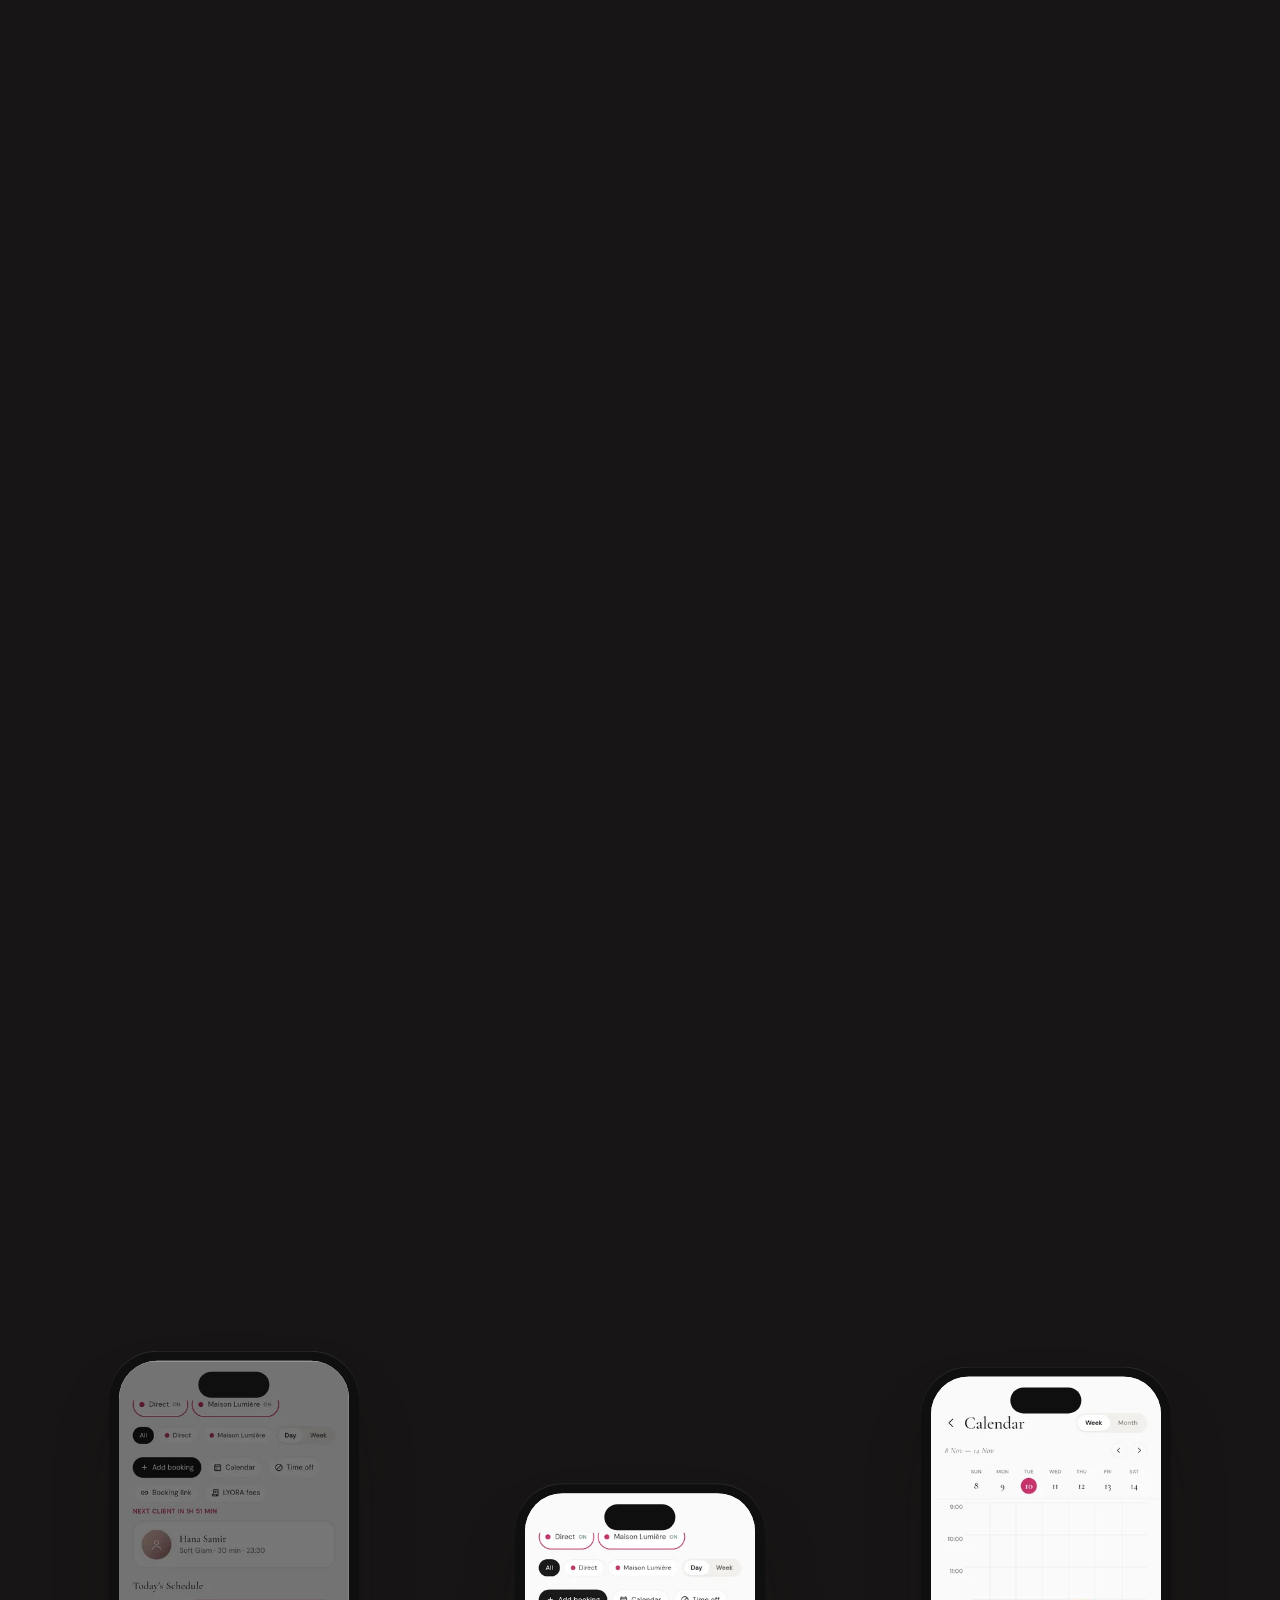
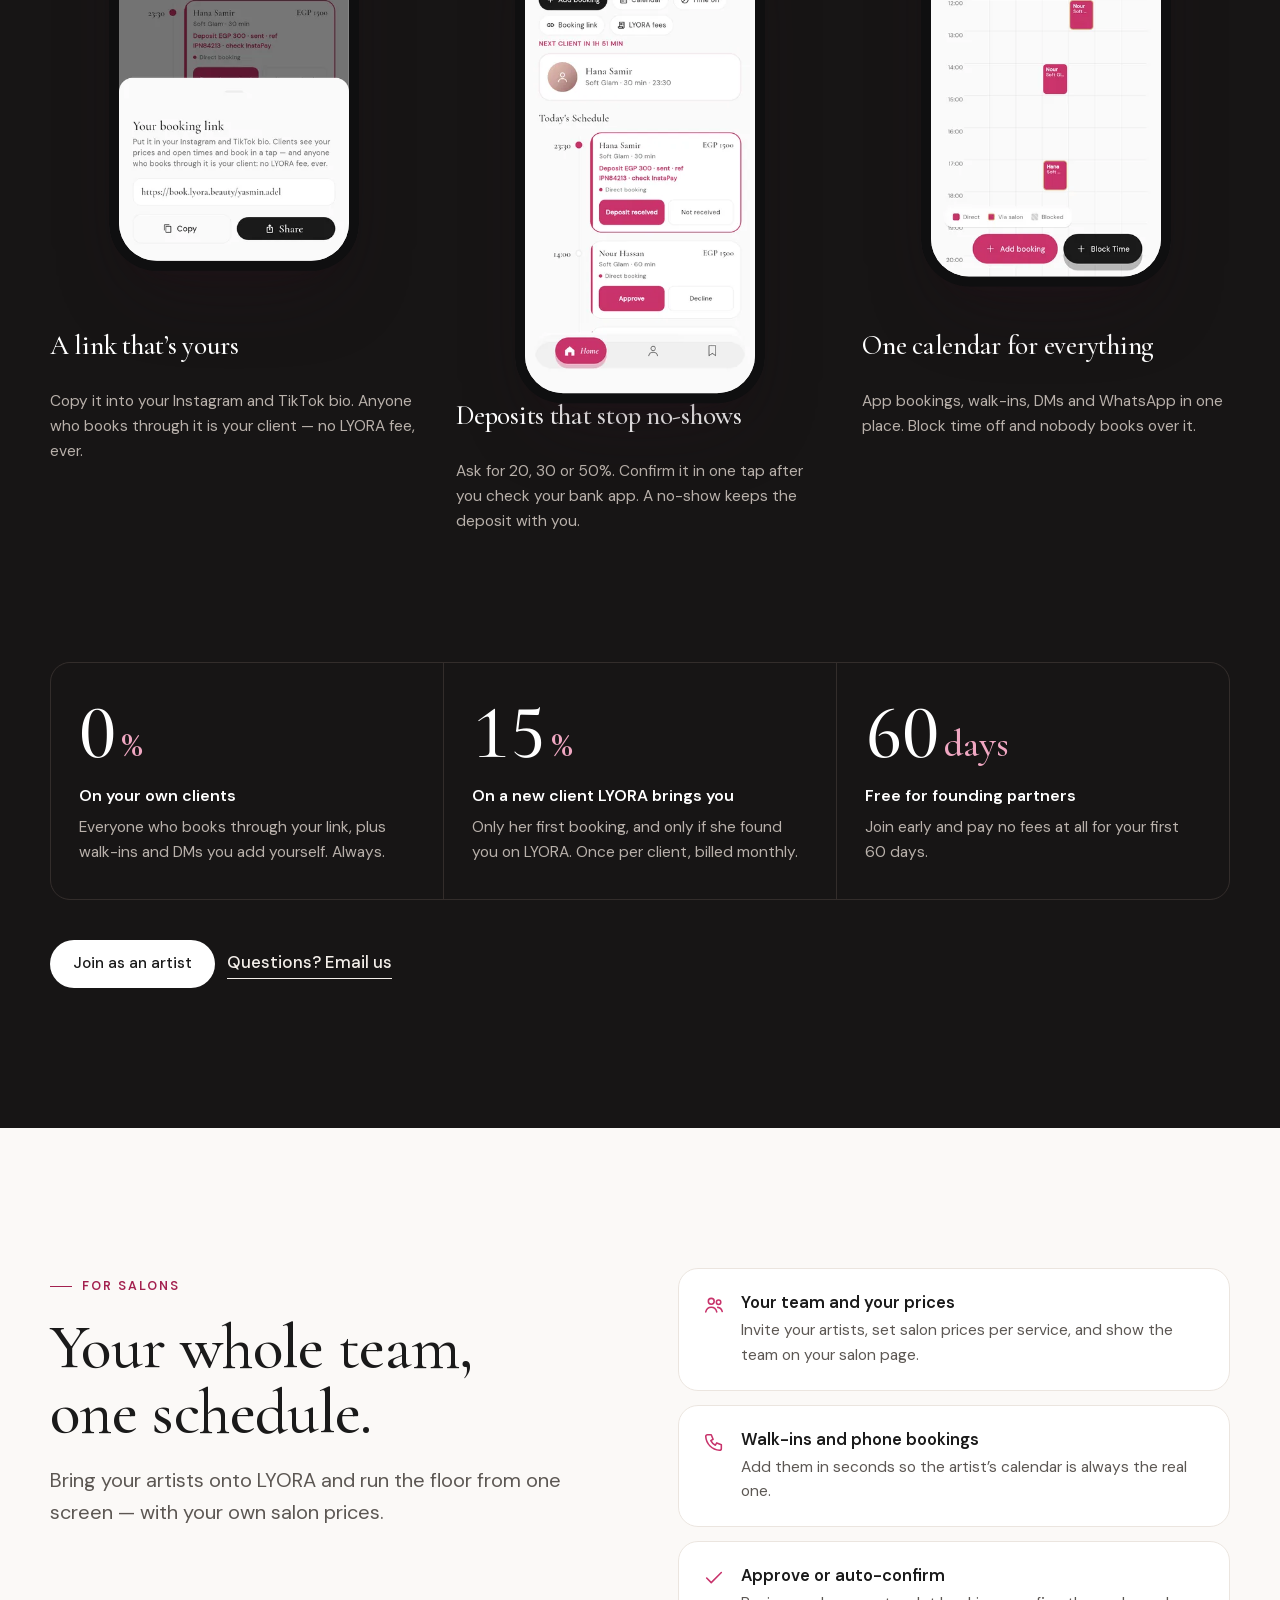
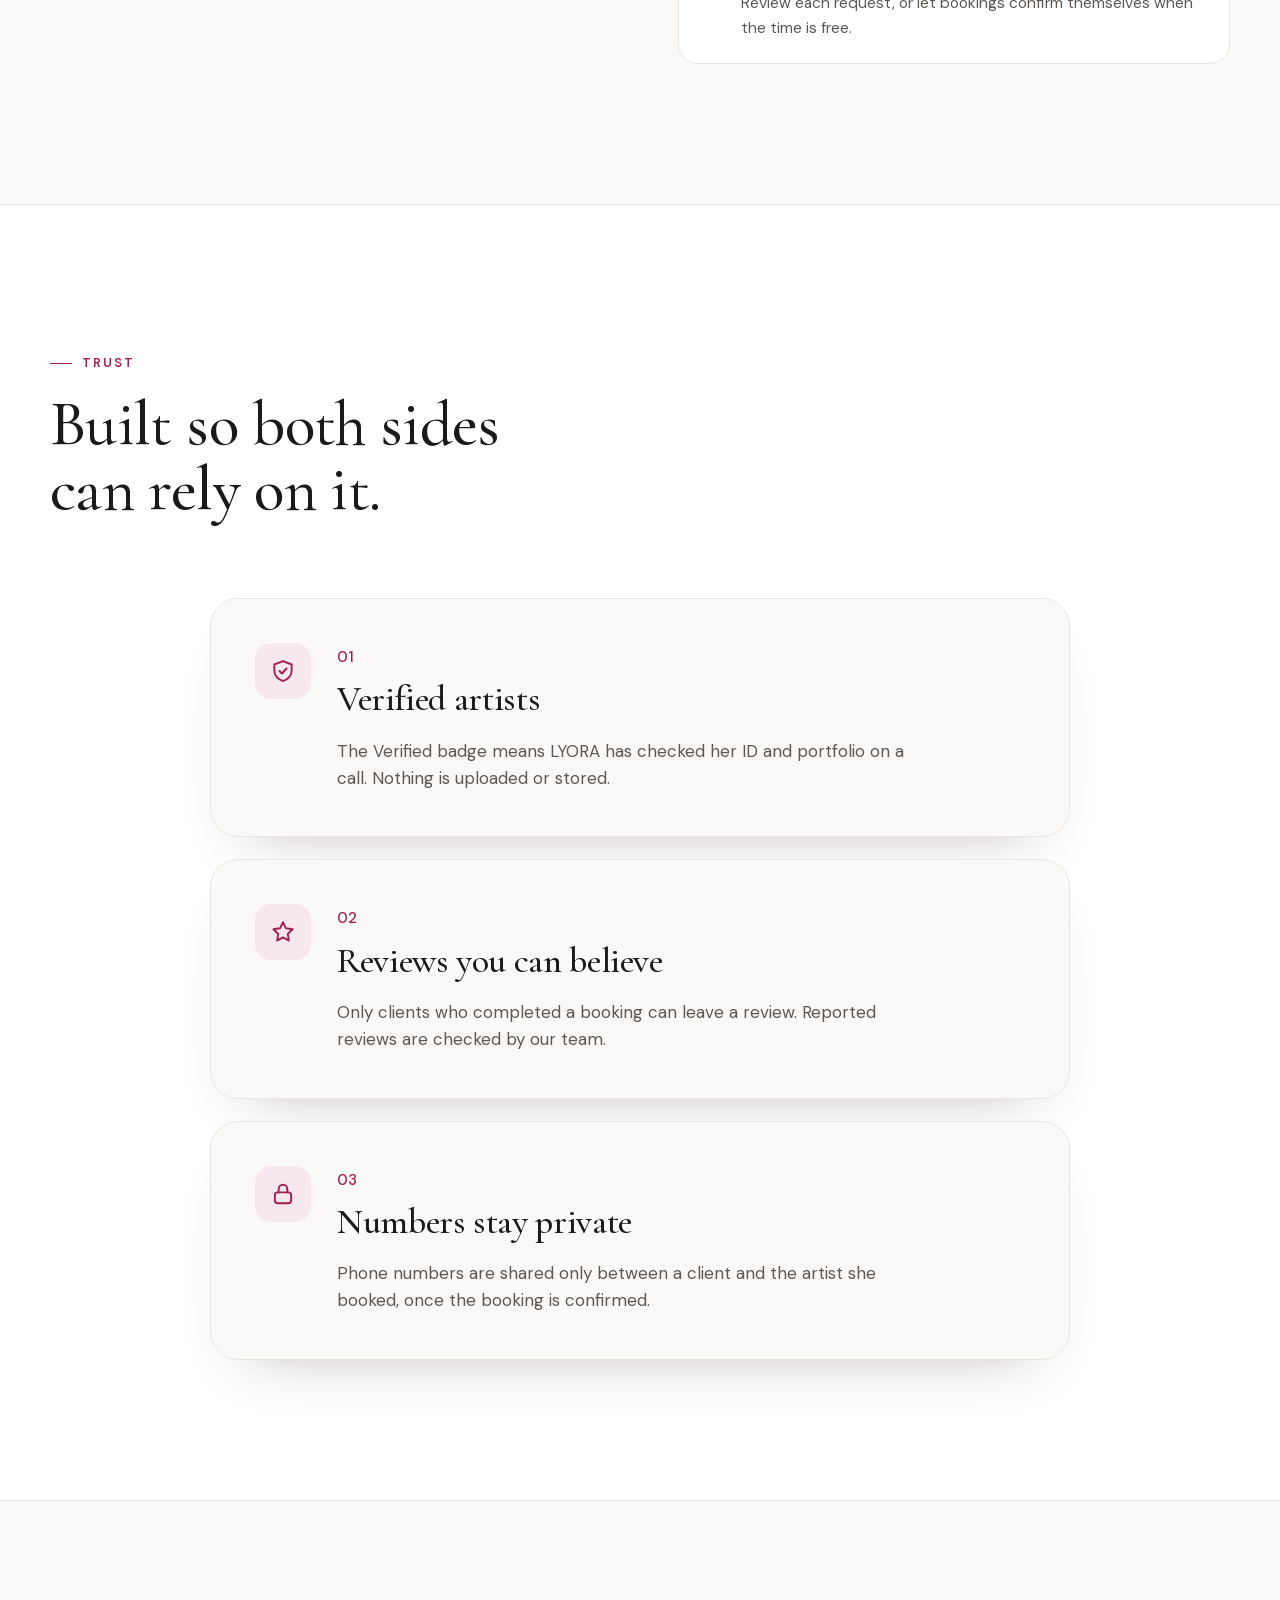
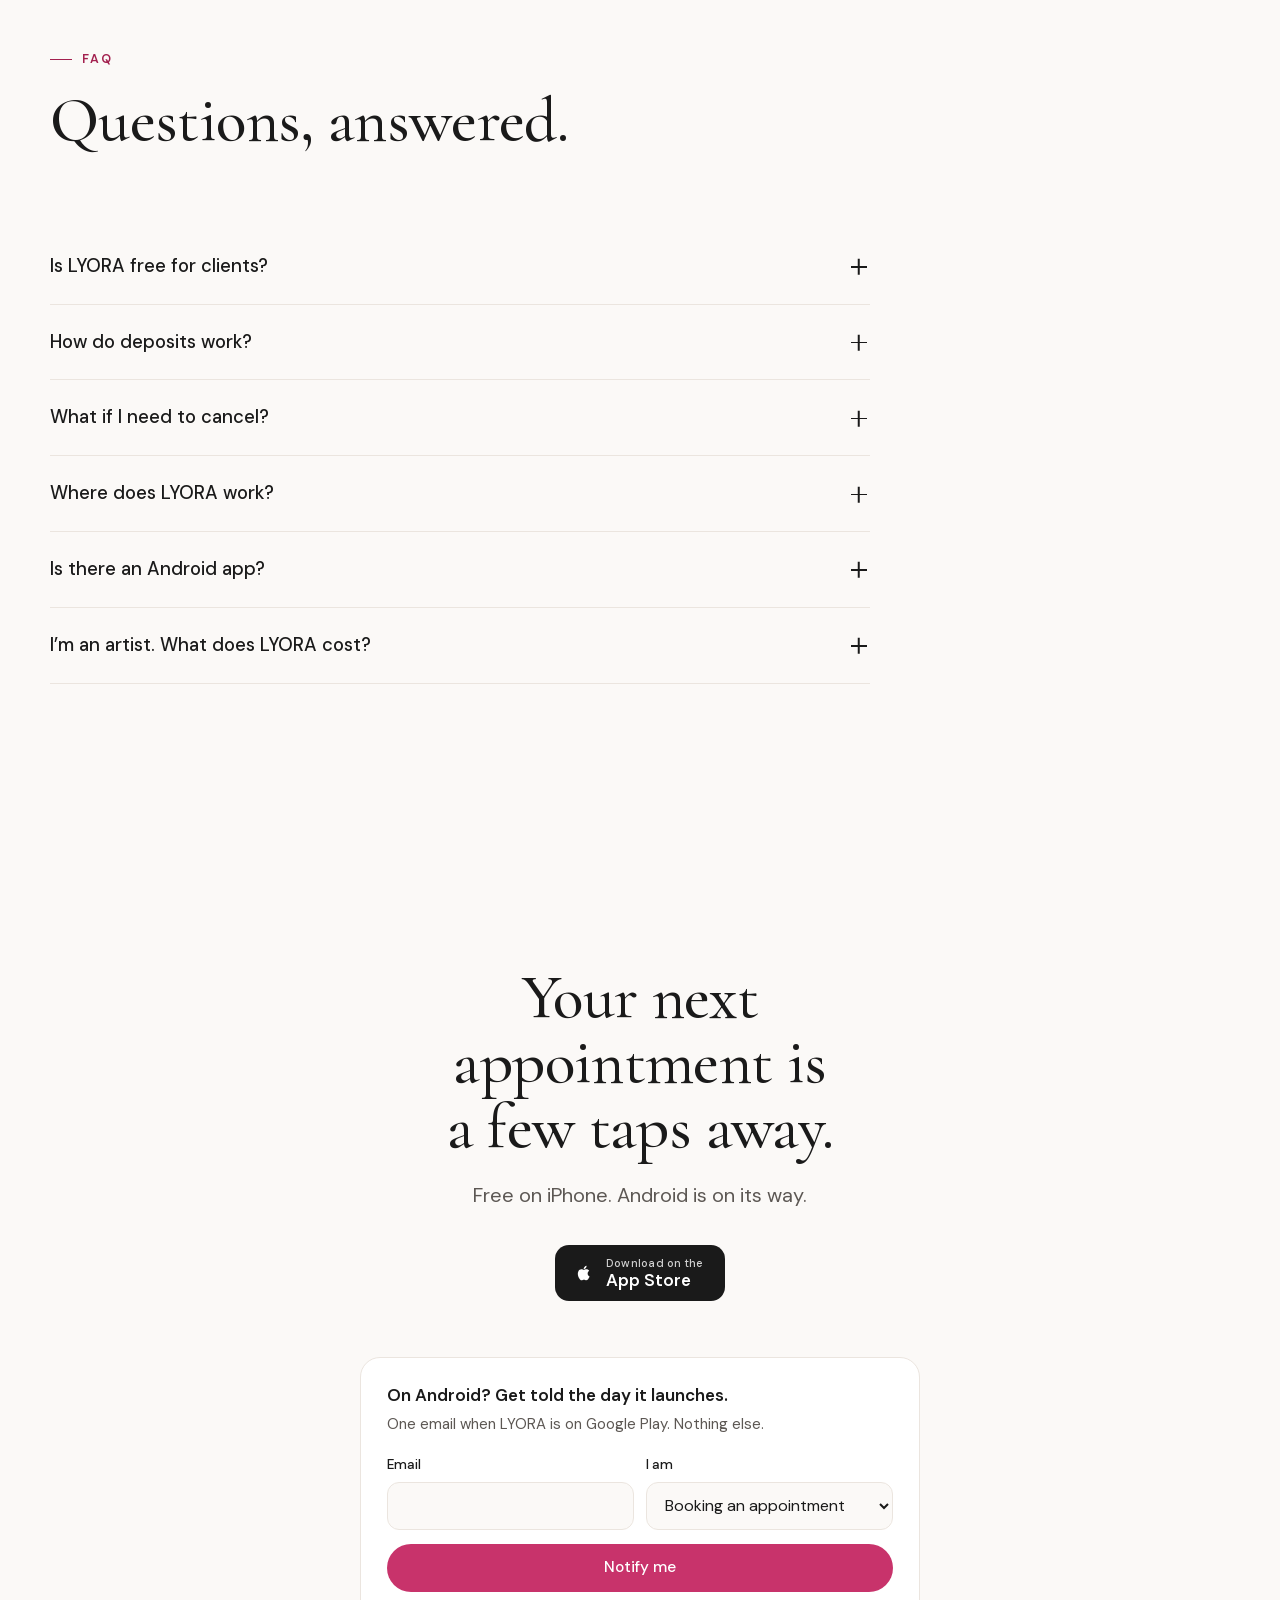
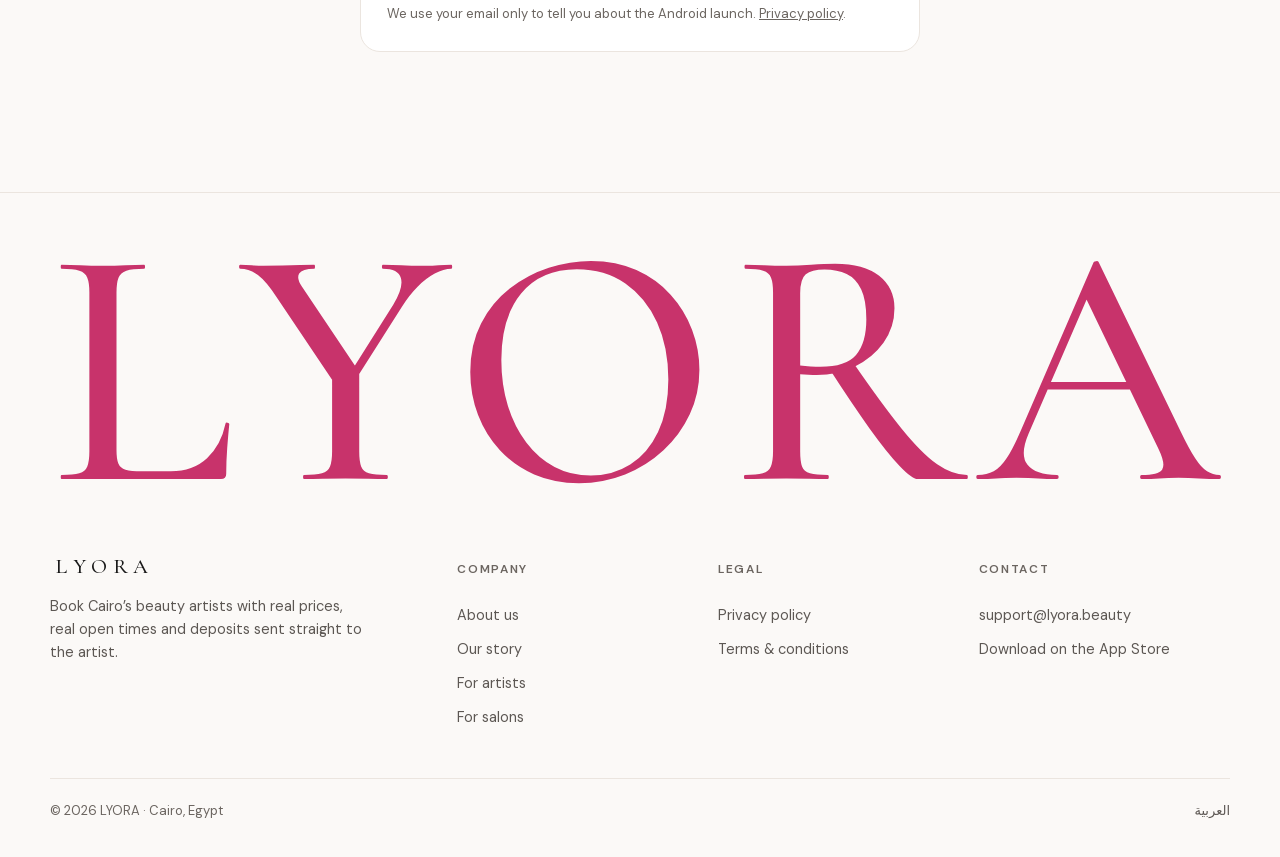
==== commit 0ee0b32c: "Rebuild footer wordmark animation; add WhatsApp chat button Wordmark: the old scroll-scrubbed backgr" ====
--- a/index.html
+++ b/index.html
@@ -395,7 +395,7 @@
 
 <footer class="site-footer">
   <div class="wrap">
-    <div class="giant" aria-hidden="true">LYORA</div>
+    <div class="giant" aria-hidden="true"><svg class="giant-svg" viewBox="0 60 688 162" focusable="false"><text x="0" y="200">LYORA</text></svg></div>
     <div class="foot-grid">
       <div class="foot-brand">
         <a class="wordmark" href="/" aria-label="LYORA home">LYORA</a>
@@ -430,6 +430,7 @@
     </div>
   </div>
 </footer>
+<a class="wa-fab" href="https://wa.me/201002027807?text=Hi%20LYORA%2C%20I%20have%20a%20question." target="_blank" rel="noopener" aria-label="Chat with LYORA on WhatsApp"><span class="wa-ic"><svg viewBox="0 0 24 24" fill="none" stroke="currentColor" stroke-width="1.7" stroke-linecap="round" stroke-linejoin="round" aria-hidden="true"><path d="M3.6 20.4l1.2-4.3A8.6 8.6 0 1 1 8 19.3z"/><path d="M9 8.6c.2-.5.5-.6.8-.6h.5c.2 0 .4.1.5.4l.7 1.6c.1.2 0 .5-.1.7l-.5.6c.6 1.2 1.6 2.2 2.8 2.8l.6-.5c.2-.2.5-.2.7-.1l1.6.7c.3.1.4.3.4.5v.5c0 .3-.1.6-.6.8-.6.3-1.5.4-2.7-.1a9.3 9.3 0 0 1-4.6-4.6c-.5-1.2-.4-2.1-.1-2.7z" fill="currentColor" stroke="none"/></svg></span><span class="wa-label">Chat with us</span></a>
 
 <script src="/assets/vendor/gsap.min.js" defer></script>
 <script src="/assets/vendor/ScrollTrigger.min.js" defer></script>
--- a/assets/site.css
+++ b/assets/site.css
@@ -500,12 +500,44 @@
 .foot-bottom a { color: var(--ink-2); }
 .foot-bottom a:hover { color: var(--ink); text-decoration: underline; }
 @media (max-width: 860px) { .foot-grid { grid-template-columns: 1fr 1fr; } .foot-brand { grid-column: 1 / -1; } }
-.giant {
-  font: 500 clamp(90px, 23vw, 340px)/.82 "Cormorant Garamond", serif; letter-spacing: .04em; text-align: center;
-  margin: 10px 0 34px; direction: ltr; user-select: none;
-  background: linear-gradient(90deg, var(--rose) 0 var(--fill, 100%), transparent var(--fill, 100%));
-  -webkit-background-clip: text; background-clip: text; color: transparent;
-  -webkit-text-stroke: 1px color-mix(in srgb, var(--ink) 35%, transparent);
+/* Footer wordmark: static SVG (solid rose); motion.js splits it into letters and plays
+   line → rise + outline trace → ink fill, once, when it scrolls into view. */
+.giant { margin: 6px 0 40px; direction: ltr; user-select: none; -webkit-user-select: none; }
+.giant-svg { display: block; width: 100%; height: auto; overflow: visible; }
+.giant-svg text { font: 500 200px "Cormorant Garamond", serif; letter-spacing: .04em; fill: var(--rose); }
+.giant-svg .gl { stroke: var(--rose); stroke-width: 1.4; stroke-linejoin: round; paint-order: stroke; }
+.giant-svg stop { stop-color: var(--rose); }
+.giant-line { stroke: var(--rose); stroke-width: 1.2; }
+
+/* WhatsApp chat button (all pages). Hidden until motion.js arms it and the visitor scrolls
+   past the hero; without JS it fades in after 3 s via the keyframe fallback. */
+.wa-fab {
+  position: fixed; inset-inline-end: clamp(14px, 2.4vw, 28px); bottom: clamp(14px, 2.4vw, 28px); z-index: 45;
+  display: flex; align-items: center; gap: 10px; padding-block: 6px; padding-inline: 6px 18px; border-radius: 999px;
+  background: #171515; color: #fff; text-decoration: none; font: 600 14.5px/1 var(--sans);
+  box-shadow: 0 18px 40px -16px rgba(23,21,21,.6);
+  opacity: 0; visibility: hidden; transform: translateY(calc(100% + 32px)) scale(.9);
+  transition: transform .8s var(--ease-out), opacity .45s var(--ease), visibility 0s .8s, box-shadow .3s;
+  animation: wa-fallback 0s 3s forwards;
+}
+@keyframes wa-fallback { to { opacity: 1; visibility: visible; transform: none; } }
+.wa-fab.armed { animation: none; }
+.wa-fab.armed.show { opacity: 1; visibility: visible; transform: none; transition-delay: 0s; }
+.wa-fab.armed.show:hover { transform: translateY(-3px); box-shadow: 0 22px 44px -16px rgba(23,21,21,.7); }
+.wa-fab:focus-visible { outline: 2px solid var(--rose); outline-offset: 3px; }
+.wa-ic { position: relative; flex: none; width: 44px; height: 44px; border-radius: 50%; background: #25d366; color: #fff; display: grid; place-items: center; }
+.wa-ic svg { width: 24px; height: 24px; }
+.wa-ic::after { content: ""; position: absolute; inset: 0; border-radius: 50%; border: 2px solid #25d366; opacity: 0; pointer-events: none; }
+.wa-fab.armed.show .wa-ic::after { animation: wa-ring 1.8s .6s var(--ease-out) 2; }
+@keyframes wa-ring { from { transform: scale(1); opacity: .75; } to { transform: scale(1.75); opacity: 0; } }
+@media (max-width: 640px) {
+  .wa-fab { padding: 4px; background: #25d366; }
+  .wa-ic { width: 50px; height: 50px; }
+  .wa-label { display: none; }
+}
+@media (prefers-reduced-motion: reduce) {
+  .wa-fab { transition: opacity .2s, visibility 0s; }
+  .wa-fab.armed.show .wa-ic::after { animation: none; }
 }
 
 /* ── Subpages: About, Our story, Terms ────────────────────────────────── */
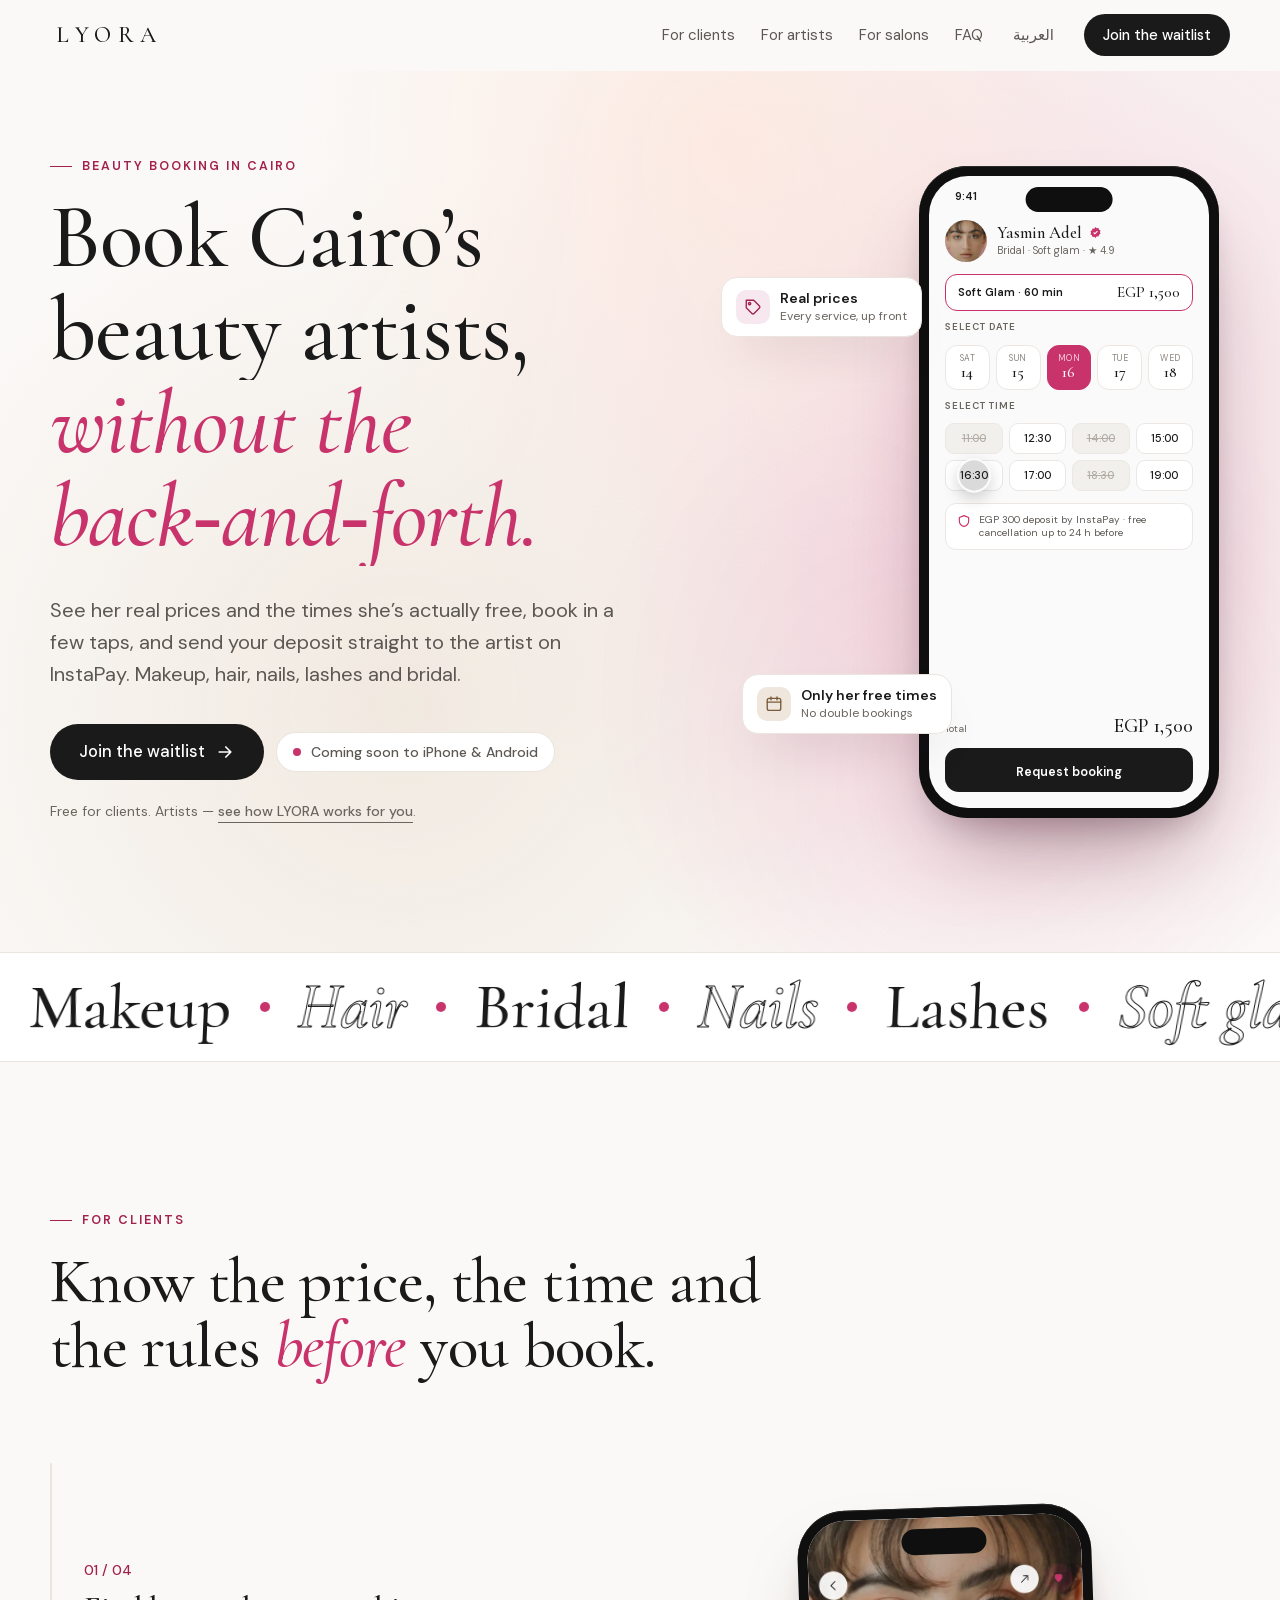
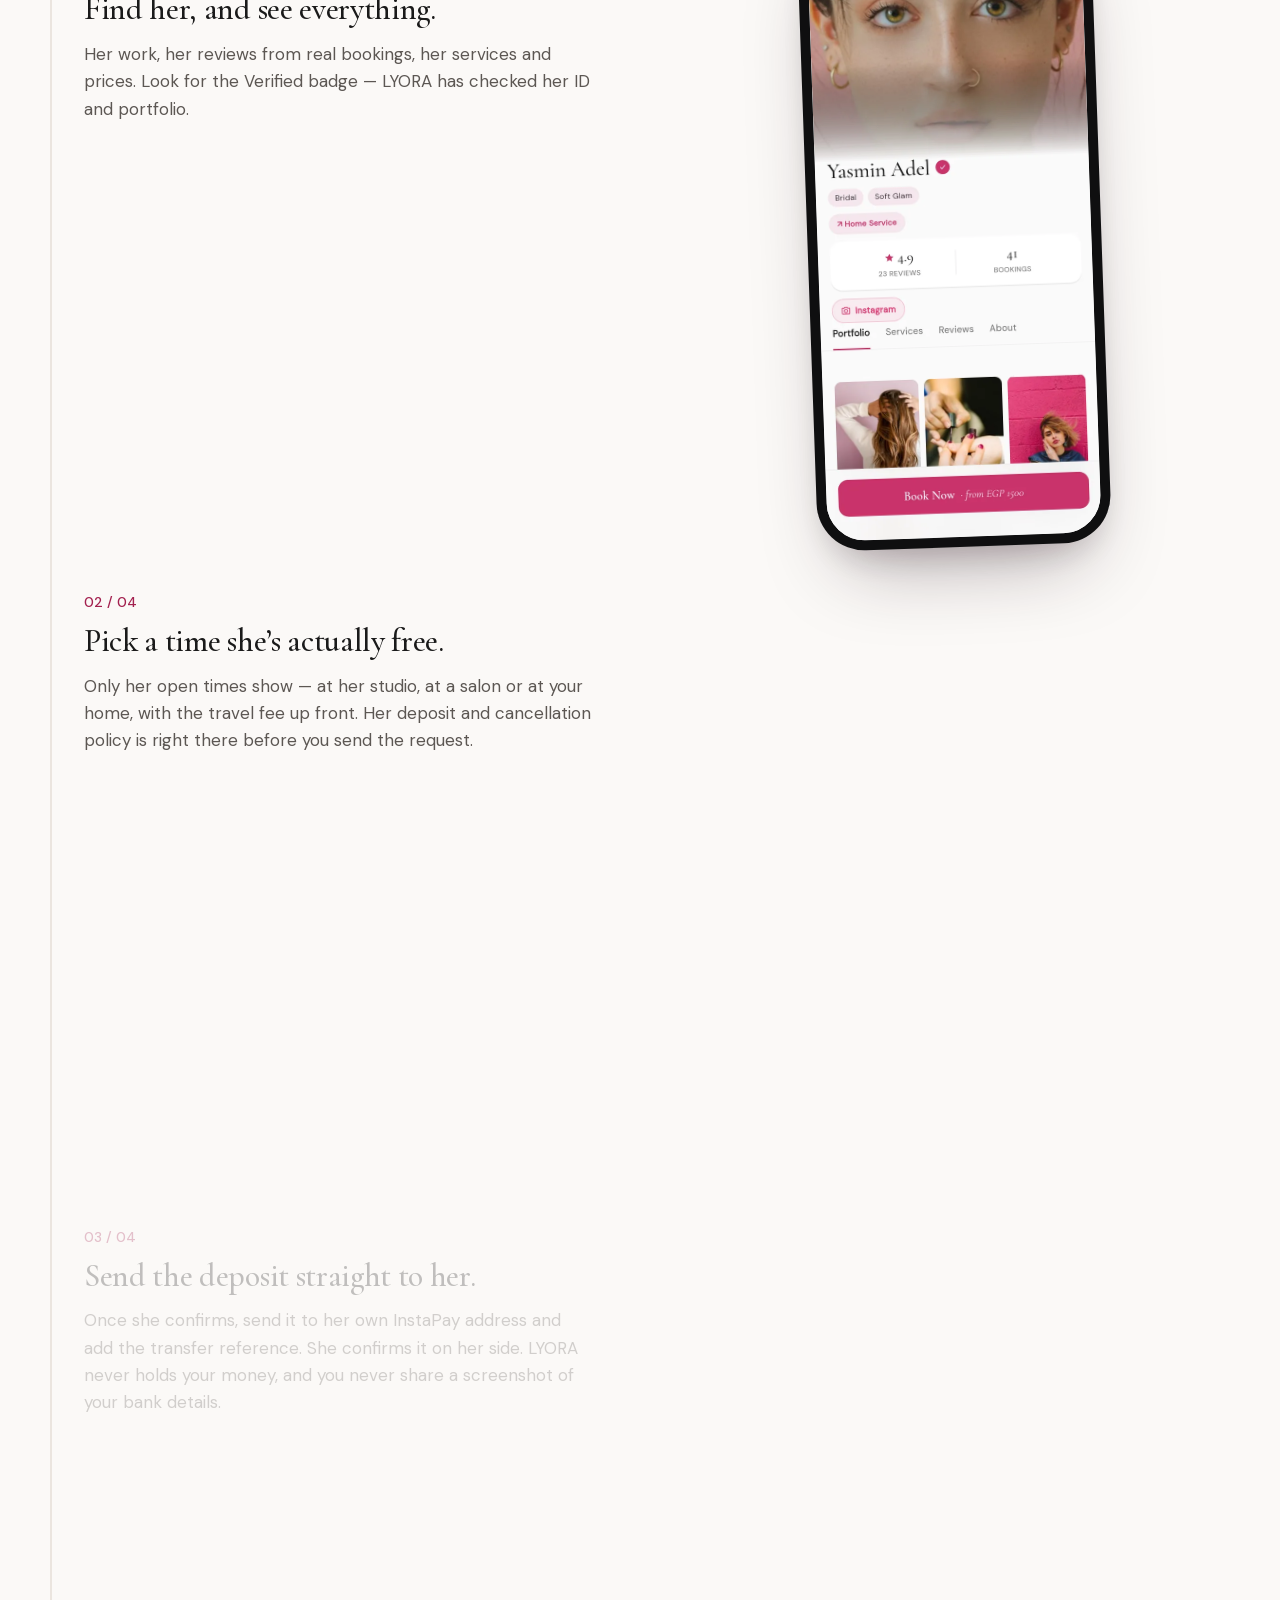
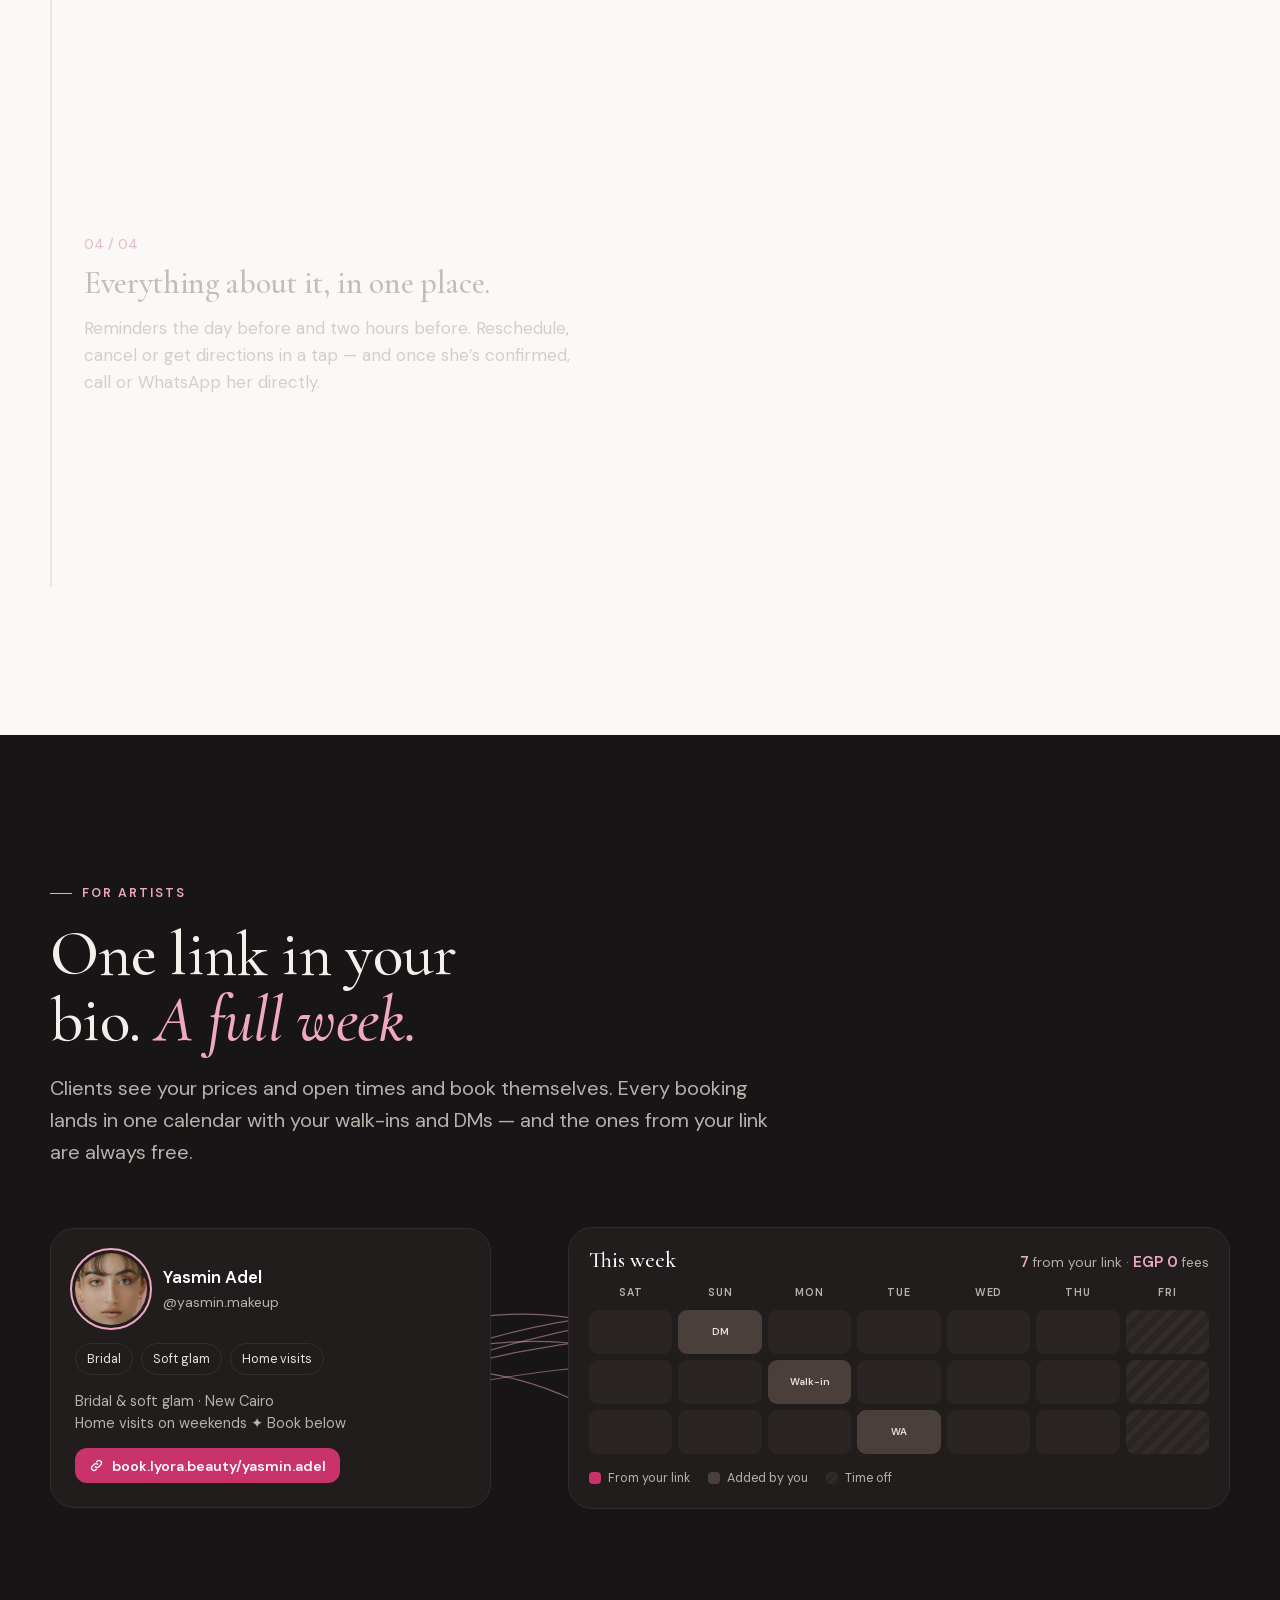
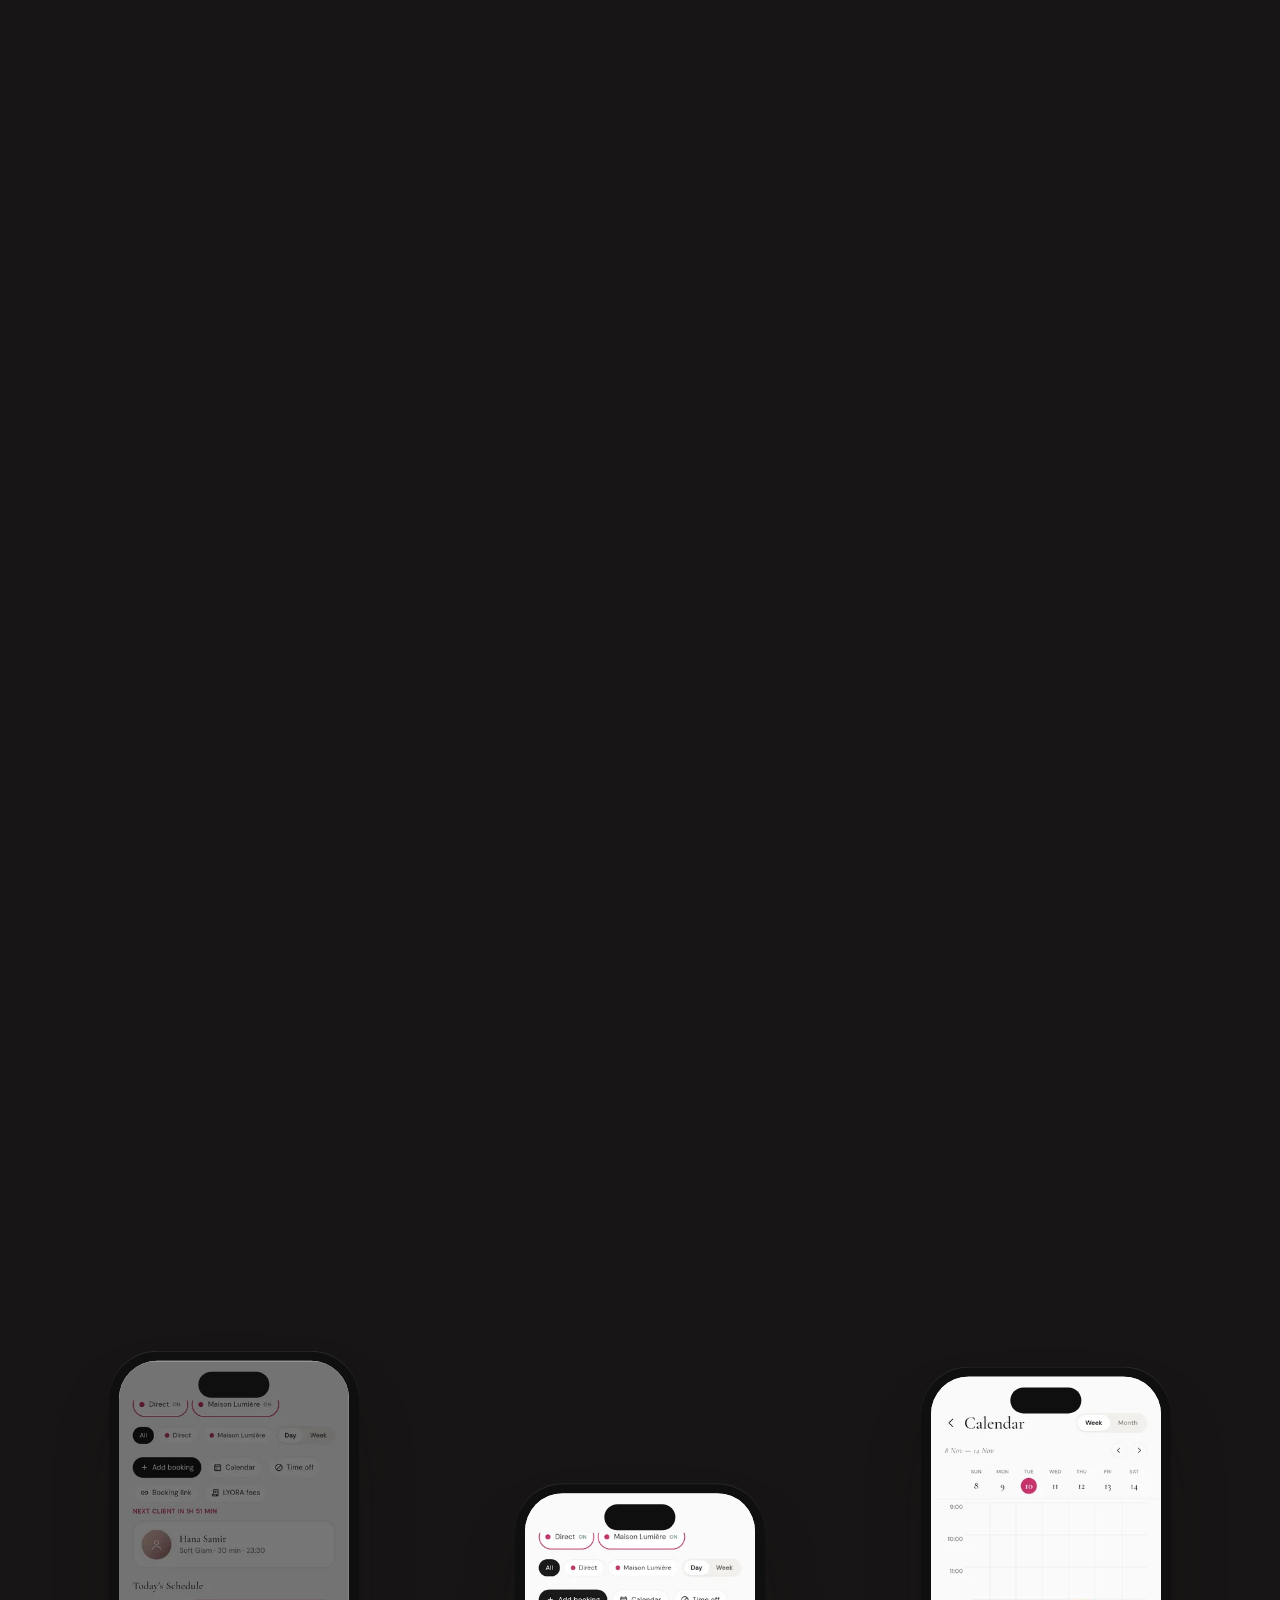
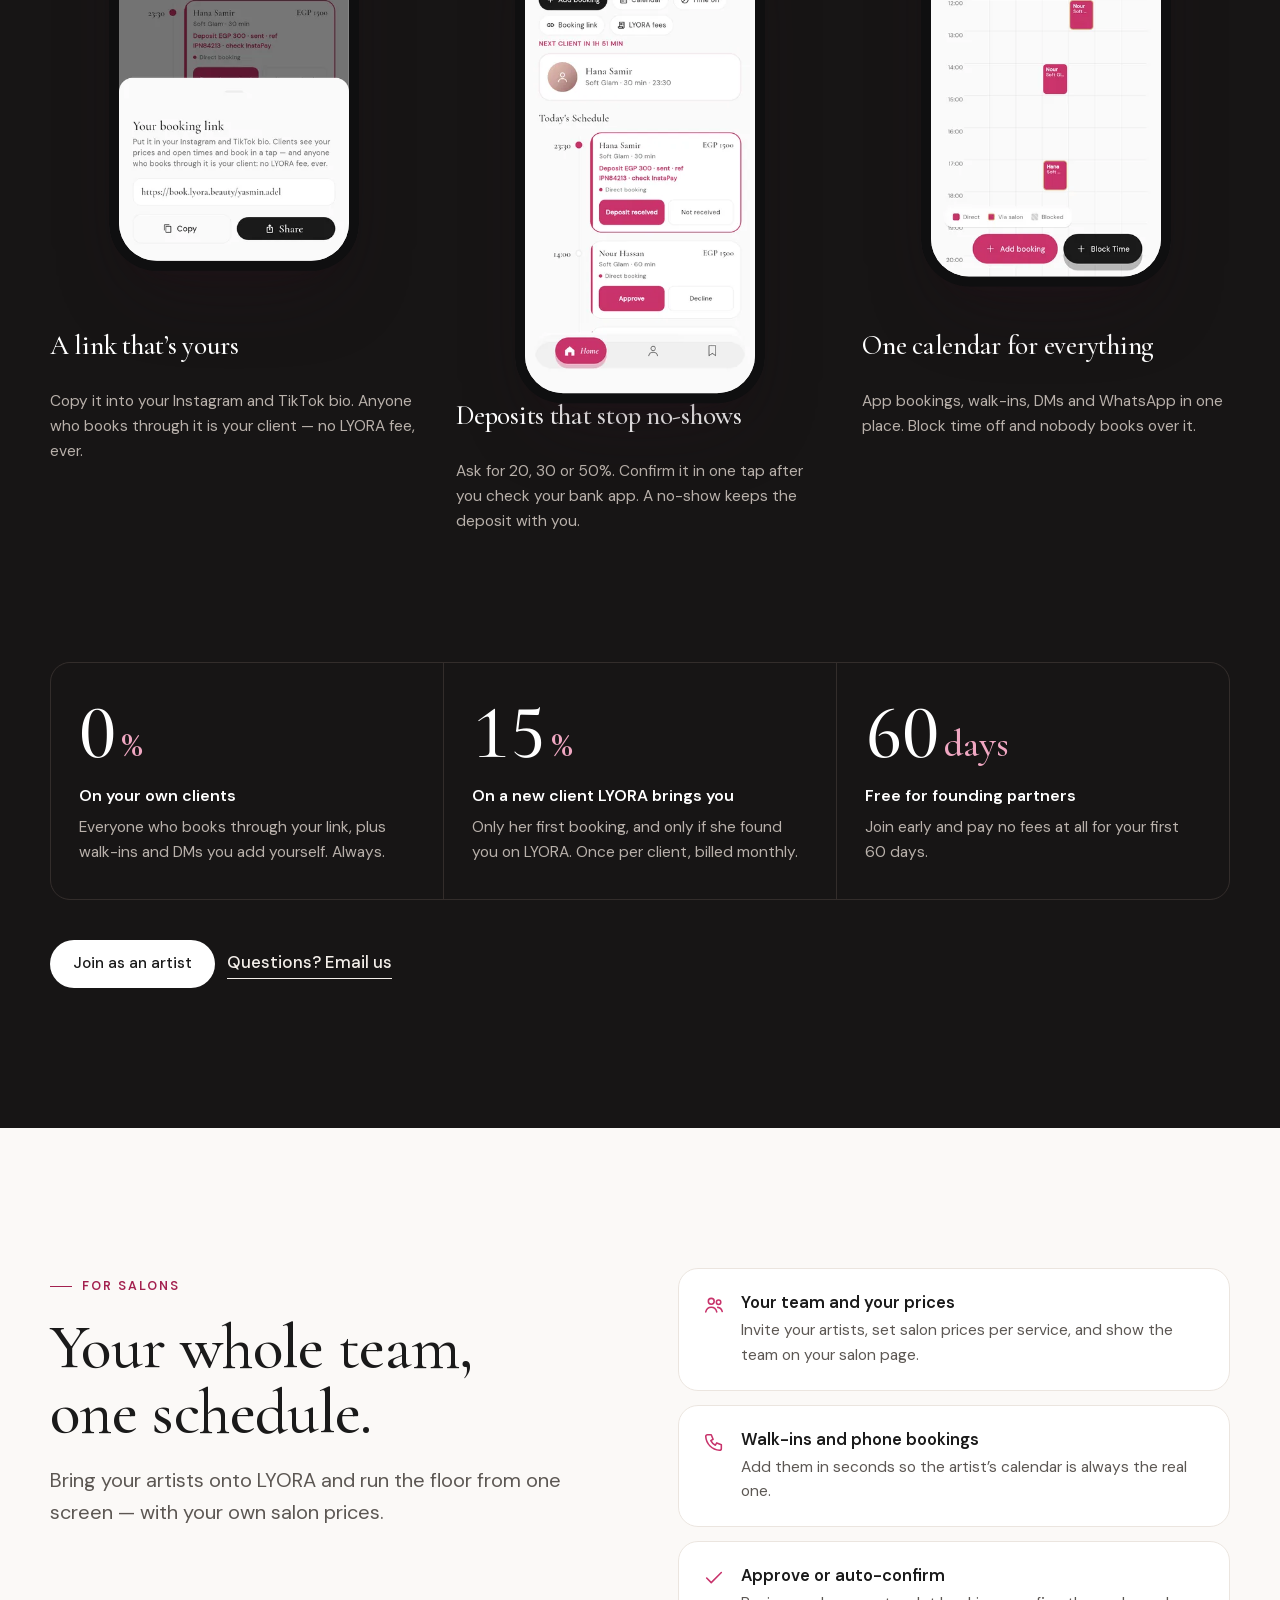
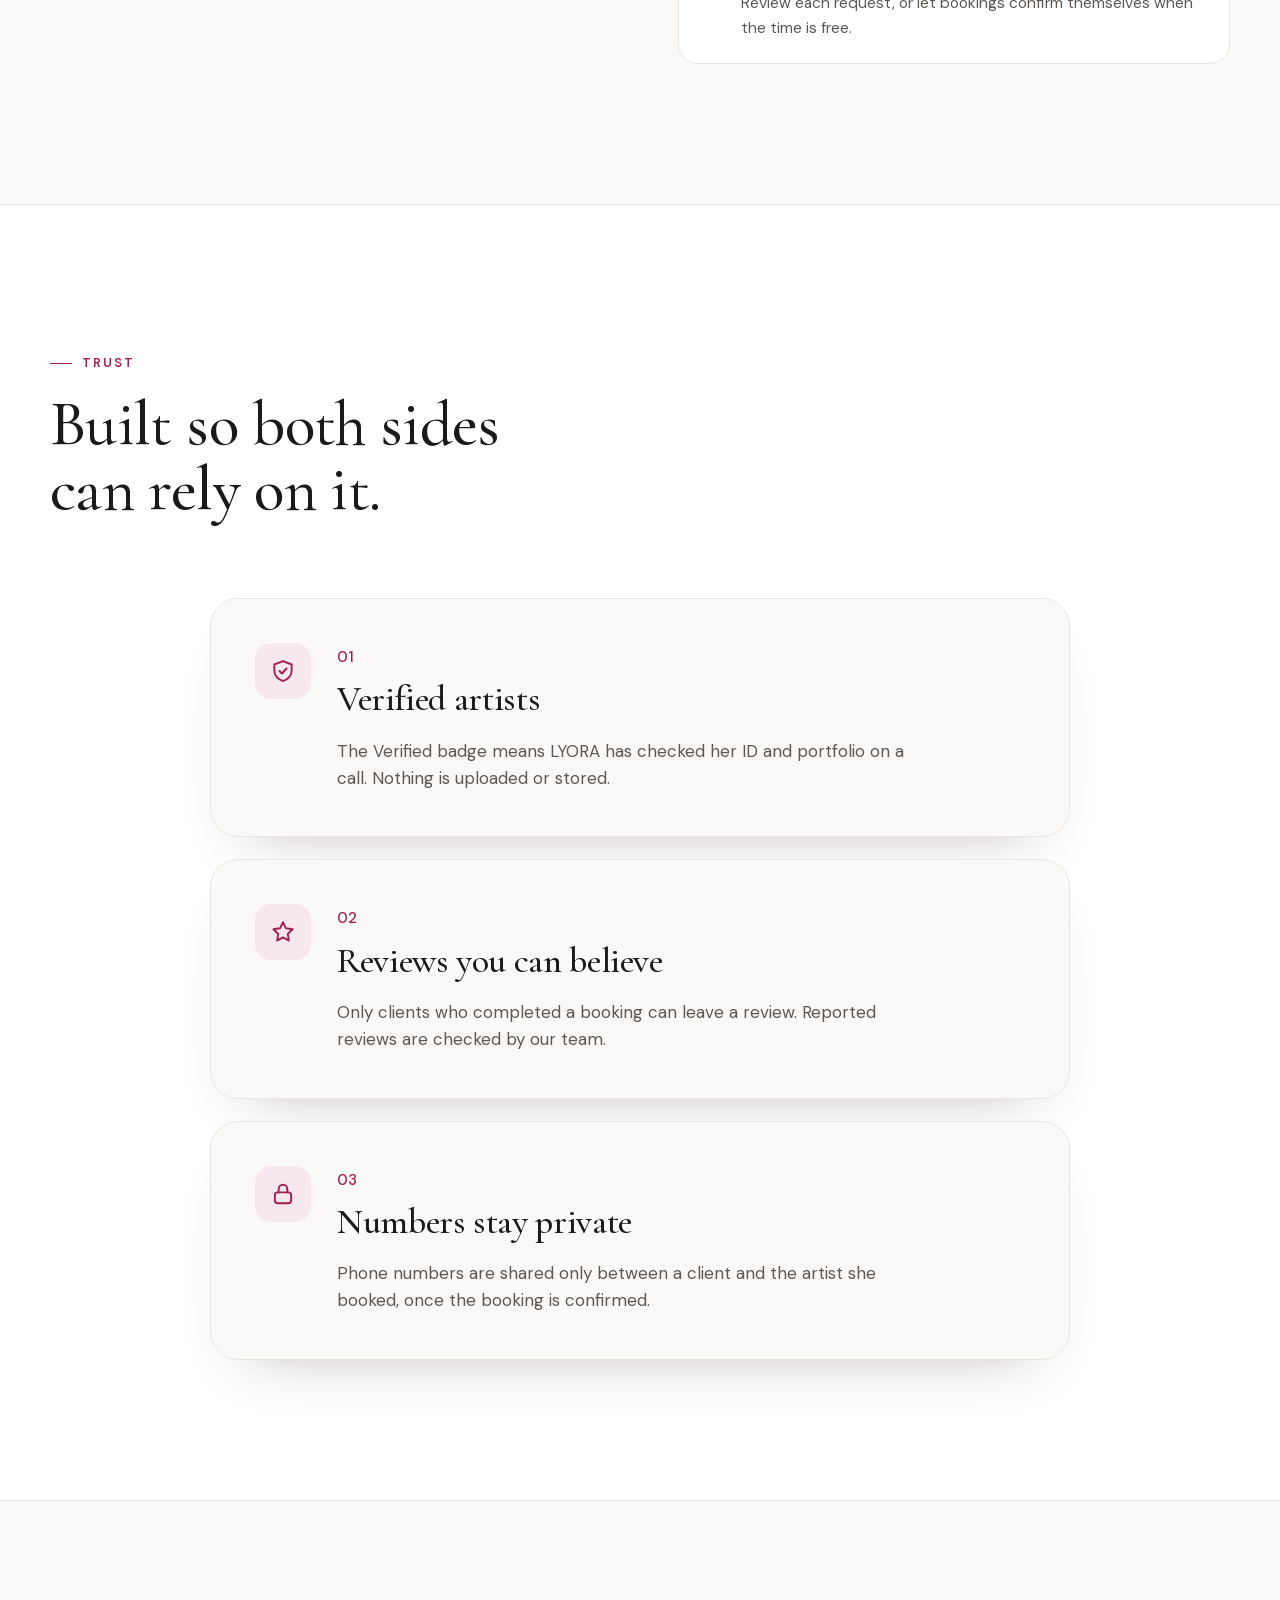
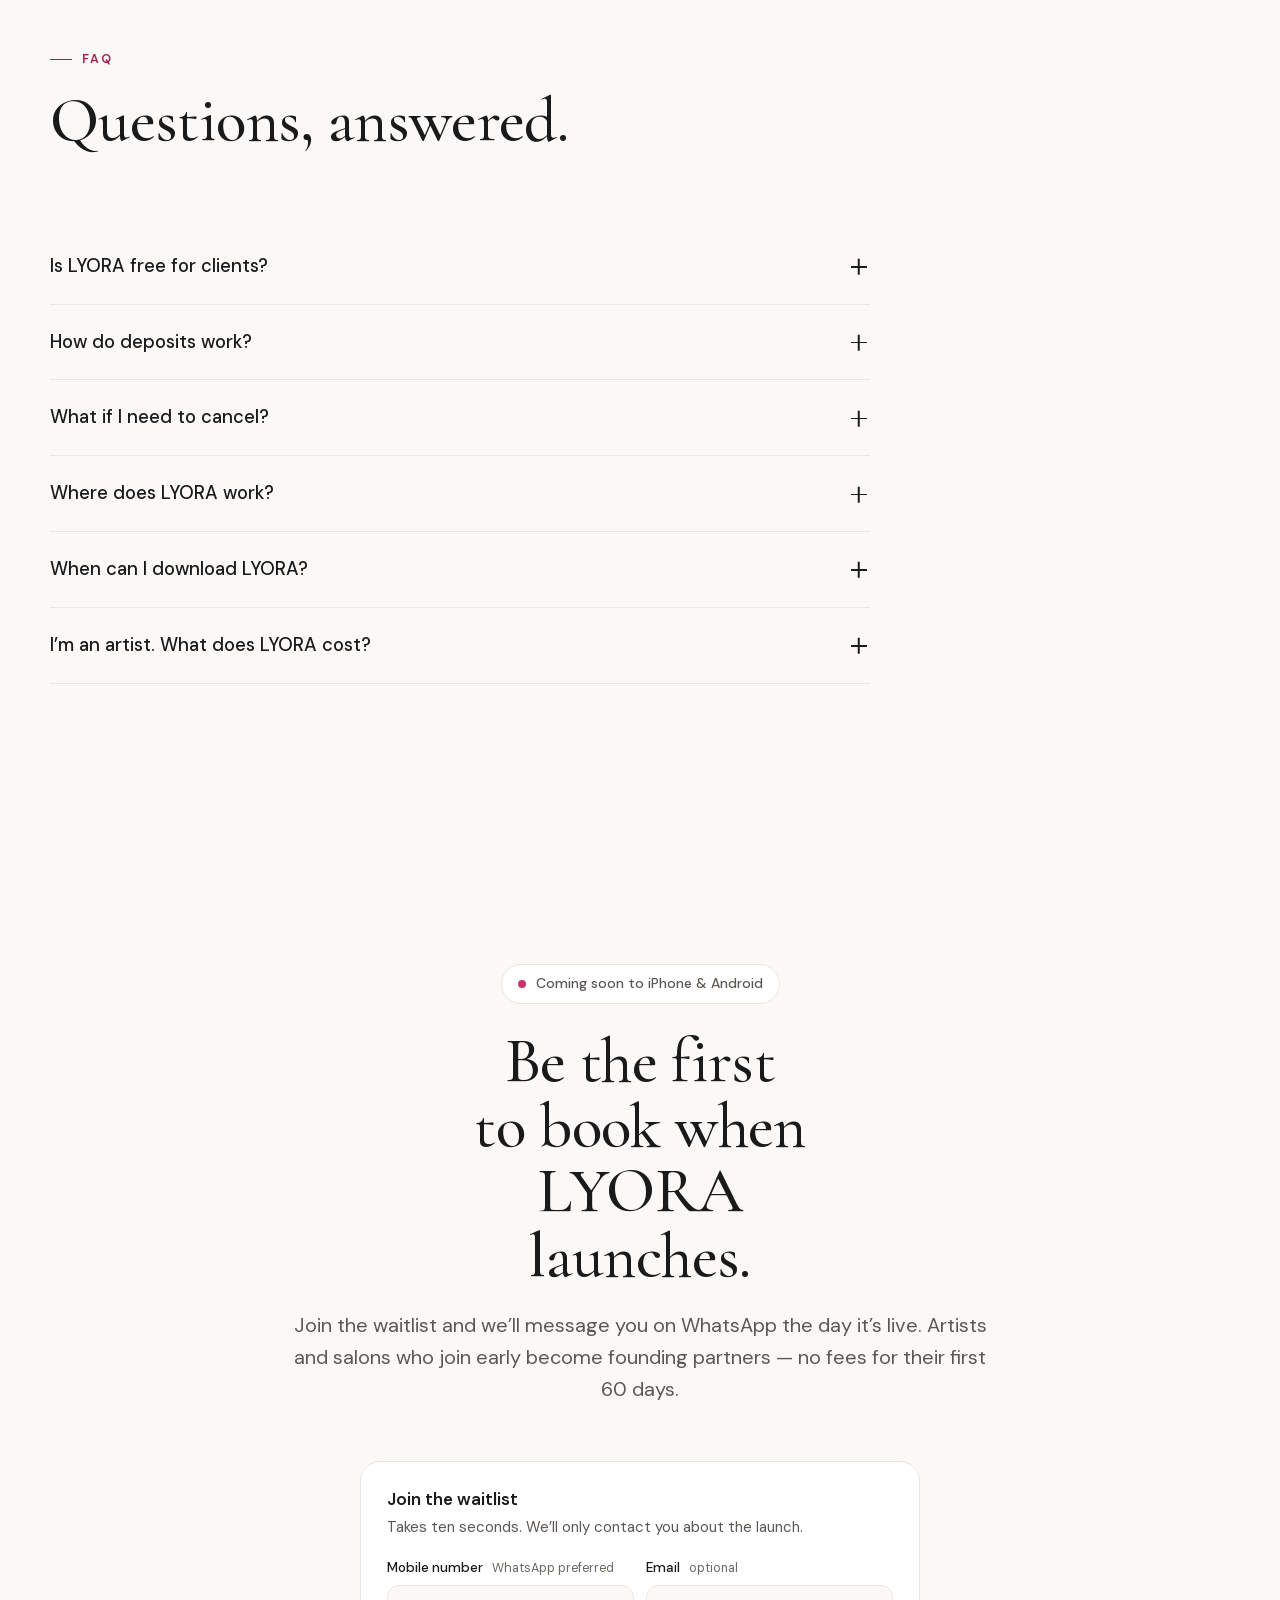
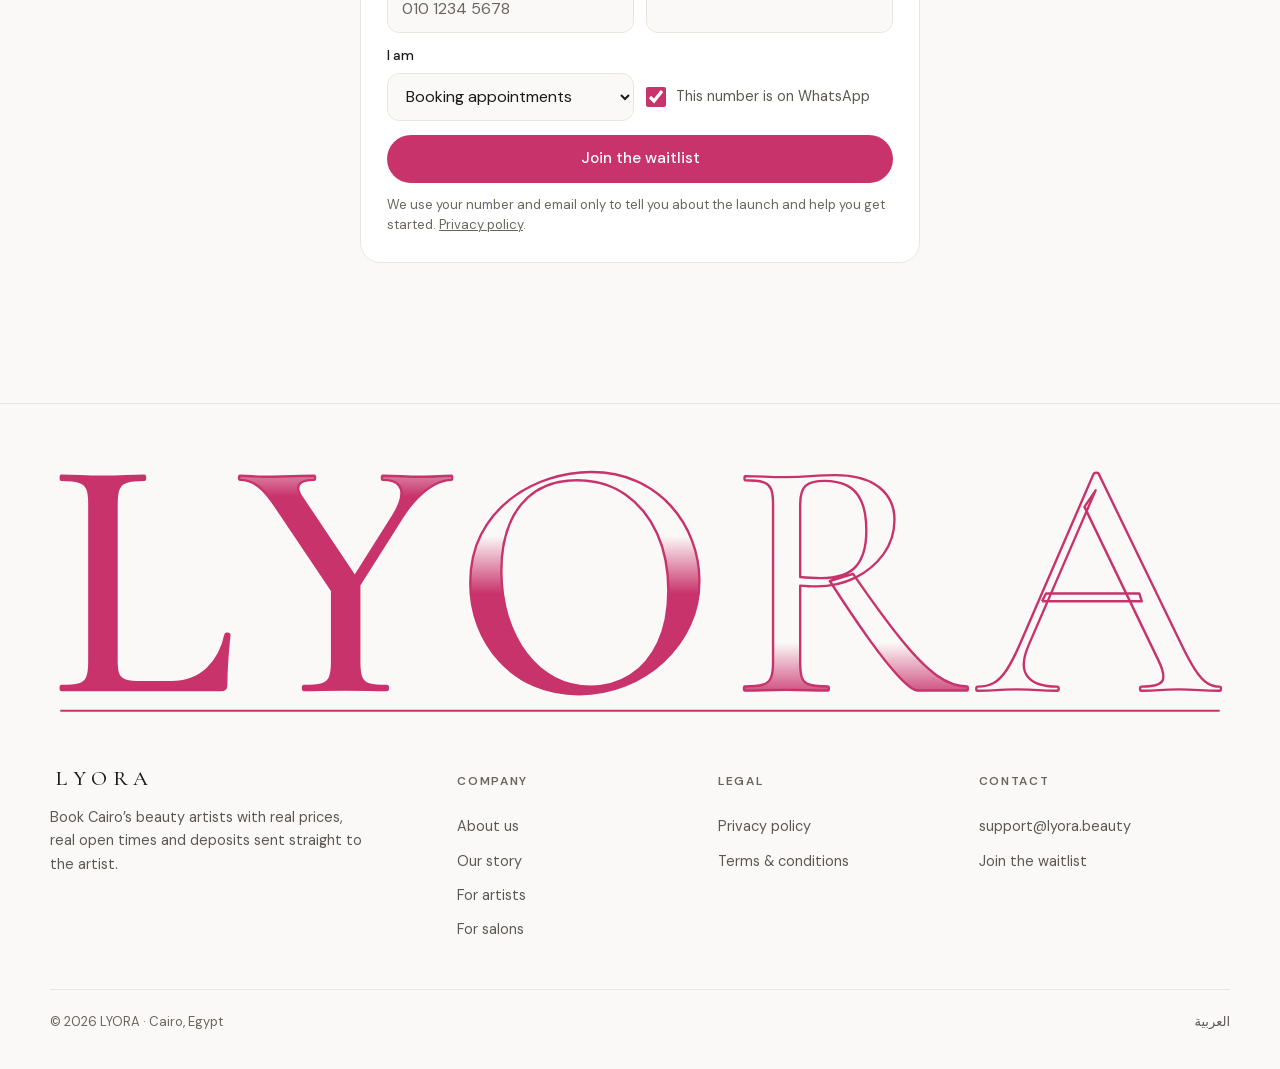
==== commit 8f937ba8: "Pre-launch: waitlist with phone numbers, no store claims, new WhatsApp - The app isn't in the stores" ====
--- a/index.html
+++ b/index.html
@@ -34,8 +34,7 @@
 {
   "@context": "https://schema.org",
   "@graph": [
-    { "@type": "Organization", "@id": "https://lyora.beauty/#organization", "name": "LYORA", "url": "https://lyora.beauty/", "logo": "https://lyora.beauty/assets/lyora-icon.png", "email": "support@lyora.beauty", "areaServed": "Cairo, Egypt" },
-    { "@type": "MobileApplication", "name": "LYORA", "operatingSystem": "iOS", "applicationCategory": "LifestyleApplication", "offers": { "@type": "Offer", "price": "0", "priceCurrency": "EGP" }, "url": "https://apps.apple.com/app/id6783791717", "publisher": { "@id": "https://lyora.beauty/#organization" } }
+    { "@type": "Organization", "@id": "https://lyora.beauty/#organization", "name": "LYORA", "url": "https://lyora.beauty/", "logo": "https://lyora.beauty/assets/lyora-icon.png", "email": "support@lyora.beauty", "areaServed": "Cairo, Egypt" }
   ]
 }
 </script>
@@ -54,7 +53,7 @@
       <li class="lang-mobile"><a href="/ar/" lang="ar" hreflang="ar">العربية</a></li>
     </ul>
     <a class="lang lang-desktop" href="/ar/" lang="ar" hreflang="ar">العربية</a>
-    <a class="btn btn-ink" href="#download">Get the app</a>
+    <a class="btn btn-ink" href="#waitlist">Join the waitlist</a>
     <button class="menu-btn" type="button" aria-label="Menu" aria-expanded="false" aria-controls="nav-links">
       <svg viewBox="0 0 24 24" fill="none" stroke="currentColor" stroke-width="1.8" stroke-linecap="round" aria-hidden="true"><path d="M4 7h16M4 12h16M4 17h16"/></svg>
     </button>
@@ -77,14 +76,8 @@
         </h1>
         <p class="lede">See her real prices and the times she’s actually free, book in a few taps, and send your deposit straight to the artist on InstaPay. Makeup, hair, nails, lashes and bridal.</p>
         <div class="cta-row">
-          <a class="btn btn-ink store magnetic" href="https://apps.apple.com/app/id6783791717" rel="noopener">
-            <svg viewBox="0 0 24 24" fill="currentColor" aria-hidden="true"><path d="M16.37 12.6c-.02-2.2 1.8-3.26 1.88-3.31-1.03-1.5-2.62-1.7-3.18-1.73-1.35-.14-2.64.8-3.33.8-.69 0-1.74-.78-2.87-.76-1.47.02-2.83.86-3.59 2.18-1.53 2.66-.39 6.6 1.1 8.76.73 1.05 1.6 2.24 2.73 2.2 1.1-.05 1.51-.71 2.84-.71 1.32 0 1.7.71 2.86.69 1.18-.02 1.93-1.07 2.65-2.13.84-1.22 1.18-2.4 1.2-2.46-.03-.01-2.3-.88-2.33-3.53zM14.2 6.13c.6-.73 1.01-1.75.9-2.76-.87.04-1.92.58-2.54 1.31-.56.64-1.05 1.68-.92 2.67.97.07 1.96-.49 2.56-1.22z"/></svg>
-            <span><small>Download on the</small><b>App Store</b></span>
-          </a>
-          <span class="btn btn-line store" aria-disabled="true">
-            <svg viewBox="0 0 24 24" fill="none" stroke="currentColor" stroke-width="1.6" aria-hidden="true"><path d="M5 3.8v16.4c0 .5.5.8 1 .6l13.2-7.6c.5-.3.5-1 0-1.3L6 3.2c-.5-.2-1 .1-1 .6z"/></svg>
-            <span><small>Coming soon to</small><b>Google Play</b></span>
-          </span>
+          <a class="btn btn-ink btn-lg magnetic" href="#waitlist">Join the waitlist<svg viewBox="0 0 24 24" fill="none" stroke="currentColor" stroke-width="2" stroke-linecap="round" stroke-linejoin="round" aria-hidden="true"><path d="M5 12h14M13 6l6 6-6 6"/></svg></a>
+          <span class="soon"><i aria-hidden="true"></i>Coming soon to iPhone &amp; Android</span>
         </div>
         <p class="hero-note">Free for clients. Artists — <a class="link-arrow" href="#artists">see how LYORA works for you</a>.</p>
       </div>
@@ -282,7 +275,7 @@
         </div>
       </div>
       <div class="cta-row">
-        <a class="btn btn-light magnetic" href="https://apps.apple.com/app/id6783791717" rel="noopener">Join as an artist</a>
+        <a class="btn btn-light magnetic" href="#waitlist" data-role="Artist">Join as an artist</a>
         <a class="link-arrow" href="mailto:support@lyora.beauty?subject=Joining%20LYORA%20as%20an%20artist">Questions? Email us</a>
       </div>
     </div>
@@ -349,45 +342,46 @@
         <details><summary>How do deposits work?<span class="pm" aria-hidden="true"></span></summary><div class="answer"><p>Some artists ask for a deposit to hold your slot. Once she confirms your booking, you send it to her own InstaPay address and add the transfer reference in the app. The money goes straight to her — LYORA never holds it.</p></div></details>
         <details><summary>What if I need to cancel?<span class="pm" aria-hidden="true"></span></summary><div class="answer"><p>Each artist sets a free-cancellation window — 12, 24 or 48 hours before — and you see it before you book. Cancel within it and she refunds your deposit. After it, her policy applies.</p></div></details>
         <details><summary>Where does LYORA work?<span class="pm" aria-hidden="true"></span></summary><div class="answer"><p>We’re starting in Cairo. Artists can come to you if they offer home visits — you’ll see it on their profile.</p></div></details>
-        <details><summary>Is there an Android app?<span class="pm" aria-hidden="true"></span></summary><div class="answer"><p>It’s coming soon to Google Play. Leave your email below and we’ll tell you the day it’s out.</p></div></details>
+        <details><summary>When can I download LYORA?<span class="pm" aria-hidden="true"></span></summary><div class="answer"><p>LYORA is launching soon on iPhone and Android. Join the waitlist below with your number and we’ll message you on WhatsApp the day it’s live.</p></div></details>
         <details><summary>I’m an artist. What does LYORA cost?<span class="pm" aria-hidden="true"></span></summary><div class="answer"><p>Nothing for your own clients — anyone who books through your link, plus walk-ins and DMs you add yourself. LYORA charges 15% only on the first booking of a new client we bring you, once per client, billed monthly. Founding partners pay nothing for their first 60 days.</p></div></details>
       </div>
     </div>
   </section>
 
-  <!-- ═══ Download ═══ -->
-  <section class="section download" id="download" aria-labelledby="download-title">
+  <!-- ═══ Waitlist (the app isn't in the stores yet) ═══ -->
+  <section class="section download" id="waitlist" aria-labelledby="waitlist-title">
     <div class="wrap">
       <div data-reveal>
-        <h2 class="h2" id="download-title">Your next appointment is a few taps away.</h2>
-        <p class="lede">Free on iPhone. Android is on its way.</p>
-        <div class="cta-row">
-          <a class="btn btn-ink store magnetic" href="https://apps.apple.com/app/id6783791717" rel="noopener">
-            <svg viewBox="0 0 24 24" fill="currentColor" aria-hidden="true"><path d="M16.37 12.6c-.02-2.2 1.8-3.26 1.88-3.31-1.03-1.5-2.62-1.7-3.18-1.73-1.35-.14-2.64.8-3.33.8-.69 0-1.74-.78-2.87-.76-1.47.02-2.83.86-3.59 2.18-1.53 2.66-.39 6.6 1.1 8.76.73 1.05 1.6 2.24 2.73 2.2 1.1-.05 1.51-.71 2.84-.71 1.32 0 1.7.71 2.86.69 1.18-.02 1.93-1.07 2.65-2.13.84-1.22 1.18-2.4 1.2-2.46-.03-.01-2.3-.88-2.33-3.53zM14.2 6.13c.6-.73 1.01-1.75.9-2.76-.87.04-1.92.58-2.54 1.31-.56.64-1.05 1.68-.92 2.67.97.07 1.96-.49 2.56-1.22z"/></svg>
-            <span><small>Download on the</small><b>App Store</b></span>
-          </a>
-        </div>
+        <span class="soon"><i aria-hidden="true"></i>Coming soon to iPhone &amp; Android</span>
+        <h2 class="h2" id="waitlist-title">Be the first to book when LYORA launches.</h2>
+        <p class="lede">Join the waitlist and we’ll message you on WhatsApp the day it’s live. Artists and salons who join early become founding partners — no fees for their first 60 days.</p>
       </div>
       <div class="notify" data-reveal>
-        <h3>On Android? Get told the day it launches.</h3>
-        <p>One email when LYORA is on Google Play. Nothing else.</p>
-        <form id="notify-form" action="https://docs.google.com/forms/d/e/1FAIpQLSeDZtMh4oizTAiCWTDdrhZZs3nA7Vpc5B5o_A4CYUccoJpkTA/formResponse" method="POST" target="notify-frame">
+        <h3>Join the waitlist</h3>
+        <p>Takes ten seconds. We’ll only contact you about the launch.</p>
+        <form id="notify-form" action="https://europe-west1-lyora-prod.cloudfunctions.net/joinWaitlist" method="POST" data-phone-msg="Enter a mobile number like 010 1234 5678.">
+          <input type="hidden" name="lang" value="en">
+          <input type="hidden" name="page" value="/">
           <div class="form-row">
-            <div class="field"><label for="nf-email">Email</label><input id="nf-email" type="email" name="entry.905072472" autocomplete="email" required></div>
-            <div class="field"><label for="nf-role">I am</label>
-              <select id="nf-role" name="entry.1811299792" required>
-                <option value="Client">Booking an appointment</option>
+            <div class="field"><label for="wl-phone">Mobile number <small>WhatsApp preferred</small></label><input id="wl-phone" type="tel" name="phone" inputmode="tel" autocomplete="tel" placeholder="010 1234 5678" required></div>
+            <div class="field"><label for="wl-email">Email <small>optional</small></label><input id="wl-email" type="email" name="email" autocomplete="email"></div>
+          </div>
+          <div class="form-row">
+            <div class="field"><label for="wl-role">I am</label>
+              <select id="wl-role" name="role" required>
+                <option value="Client">Booking appointments</option>
                 <option value="Artist">A beauty artist</option>
                 <option value="Salon">A salon owner</option>
               </select>
             </div>
+            <label class="check"><input type="checkbox" name="whatsapp" value="on" checked><span>This number is on WhatsApp</span></label>
           </div>
           <div class="hp" aria-hidden="true"><label>Leave empty <input type="text" name="_honey" tabindex="-1" autocomplete="off"></label></div>
-          <button class="btn btn-rose" type="submit">Notify me</button>
-          <p class="form-note">We use your email only to tell you about the Android launch. <a href="/privacy.html">Privacy policy</a>.</p>
-          <p class="form-status" id="notify-status" role="status" aria-live="polite">Thank you — we’ll email you when LYORA is on Google Play.</p>
+          <button class="btn btn-rose" type="submit">Join the waitlist</button>
+          <p class="form-note">We use your number and email only to tell you about the launch and help you get started. <a href="/privacy.html">Privacy policy</a>.</p>
+          <p class="form-status ok" id="notify-status" role="status" aria-live="polite">You’re on the list. We’ll message you on WhatsApp the day LYORA launches.</p>
+          <p class="form-status err" role="alert">That didn’t go through. <a href="https://wa.me/201027909082?text=Hi%20LYORA%2C%20please%20add%20me%20to%20the%20waitlist." target="_blank" rel="noopener">Message us on WhatsApp</a> and we’ll add you.</p>
         </form>
-        <iframe name="notify-frame" title="Form submission" hidden></iframe>
       </div>
     </div>
   </section>
@@ -421,7 +415,7 @@
       <div class="foot-col">
         <p class="foot-h">Contact</p>
         <a href="mailto:support@lyora.beauty">support@lyora.beauty</a>
-        <a href="https://apps.apple.com/app/id6783791717" rel="noopener">Download on the App Store</a>
+        <a href="/#waitlist">Join the waitlist</a>
       </div>
     </div>
     <div class="foot-bottom">
@@ -430,7 +424,7 @@
     </div>
   </div>
 </footer>
-<a class="wa-fab" href="https://wa.me/201002027807?text=Hi%20LYORA%2C%20I%20have%20a%20question." target="_blank" rel="noopener" aria-label="Chat with LYORA on WhatsApp"><span class="wa-ic"><svg viewBox="0 0 24 24" fill="none" stroke="currentColor" stroke-width="1.7" stroke-linecap="round" stroke-linejoin="round" aria-hidden="true"><path d="M3.6 20.4l1.2-4.3A8.6 8.6 0 1 1 8 19.3z"/><path d="M9 8.6c.2-.5.5-.6.8-.6h.5c.2 0 .4.1.5.4l.7 1.6c.1.2 0 .5-.1.7l-.5.6c.6 1.2 1.6 2.2 2.8 2.8l.6-.5c.2-.2.5-.2.7-.1l1.6.7c.3.1.4.3.4.5v.5c0 .3-.1.6-.6.8-.6.3-1.5.4-2.7-.1a9.3 9.3 0 0 1-4.6-4.6c-.5-1.2-.4-2.1-.1-2.7z" fill="currentColor" stroke="none"/></svg></span><span class="wa-label">Chat with us</span></a>
+<a class="wa-fab" href="https://wa.me/201027909082?text=Hi%20LYORA%2C%20I%20have%20a%20question." target="_blank" rel="noopener" aria-label="Chat with LYORA on WhatsApp"><span class="wa-ic"><svg viewBox="0 0 24 24" fill="none" stroke="currentColor" stroke-width="1.7" stroke-linecap="round" stroke-linejoin="round" aria-hidden="true"><path d="M3.6 20.4l1.2-4.3A8.6 8.6 0 1 1 8 19.3z"/><path d="M9 8.6c.2-.5.5-.6.8-.6h.5c.2 0 .4.1.5.4l.7 1.6c.1.2 0 .5-.1.7l-.5.6c.6 1.2 1.6 2.2 2.8 2.8l.6-.5c.2-.2.5-.2.7-.1l1.6.7c.3.1.4.3.4.5v.5c0 .3-.1.6-.6.8-.6.3-1.5.4-2.7-.1a9.3 9.3 0 0 1-4.6-4.6c-.5-1.2-.4-2.1-.1-2.7z" fill="currentColor" stroke="none"/></svg></span><span class="wa-label">Chat with us</span></a>
 
 <script src="/assets/vendor/gsap.min.js" defer></script>
 <script src="/assets/vendor/ScrollTrigger.min.js" defer></script>
--- a/assets/site.css
+++ b/assets/site.css
@@ -106,6 +106,16 @@
 .btn-line { border-color: var(--line); background: var(--surface); color: var(--ink); }
 .btn[aria-disabled="true"] { opacity: .6; cursor: default; }
 .btn svg { width: 20px; height: 20px; flex: none; }
+.btn-lg { min-height: 56px; padding: 0 28px; font-size: 16.5px; }
+.btn-lg svg { transition: transform .4s var(--ease-out); }
+.btn-lg:hover svg { transform: translateX(3px); }
+:dir(rtl) .btn-lg svg { transform: scaleX(-1); }
+:dir(rtl) .btn-lg:hover svg { transform: scaleX(-1) translateX(3px); }
+/* "Coming soon" chip: the app isn't in the stores yet */
+.soon { display: inline-flex; align-items: center; gap: 10px; min-height: 40px; padding: 0 16px; border-radius: 999px; border: 1px solid var(--line); background: var(--surface); font: 500 14px/1.2 var(--sans); color: var(--ink-2); }
+.soon i { flex: none; width: 8px; height: 8px; border-radius: 50%; background: var(--rose); animation: soon-pulse 2.4s var(--ease-out) infinite; }
+@keyframes soon-pulse { 0% { box-shadow: 0 0 0 0 rgba(200,51,107,.45); } 70%, 100% { box-shadow: 0 0 0 9px rgba(200,51,107,0); } }
+@media (prefers-reduced-motion: reduce) { .soon i { animation: none; } }
 .btn-light { background: #fff; color: var(--ink); }
 .btn-light:hover { background: #f1ebe6; }
 .store { min-height: 56px; padding: 0 22px 0 18px; border-radius: 14px; gap: 12px; text-align: start; }
@@ -472,6 +482,14 @@
 .form-note { font-size: 13px; color: var(--ink-3); margin: 12px 0 0; }
 .form-status { display: none; margin-top: 14px; padding: 12px 14px; border-radius: 12px; background: var(--sage-soft); color: var(--sage); font-weight: 500; }
 .form-status.show { display: block; }
+.form-status.err { background: #fbe9ef; color: var(--rose-ink); }
+.form-status.err a { color: inherit; font-weight: 600; }
+.field label small { font-size: 12.5px; font-weight: 400; color: var(--ink-3); margin-inline-start: 6px; }
+.field input::placeholder { color: var(--ink-3); opacity: 1; }
+.check { display: flex; align-items: center; gap: 10px; align-self: end; min-height: 48px; font-size: 14.5px; color: var(--ink-2); cursor: pointer; }
+.check input { flex: none; width: 20px; height: 20px; margin: 0; accent-color: var(--rose); }
+.notify .form-row + .form-row { margin-top: 12px; }
+.download .soon { margin-bottom: 24px; }
 /* Honeypot: clipped in place — an off-screen `left` would make RTL pages scroll sideways. */
 .hp { position: absolute; width: 1px; height: 1px; overflow: hidden; clip: rect(0 0 0 0); white-space: nowrap; }
 @media (max-width: 520px) { .form-row { grid-template-columns: 1fr; } }
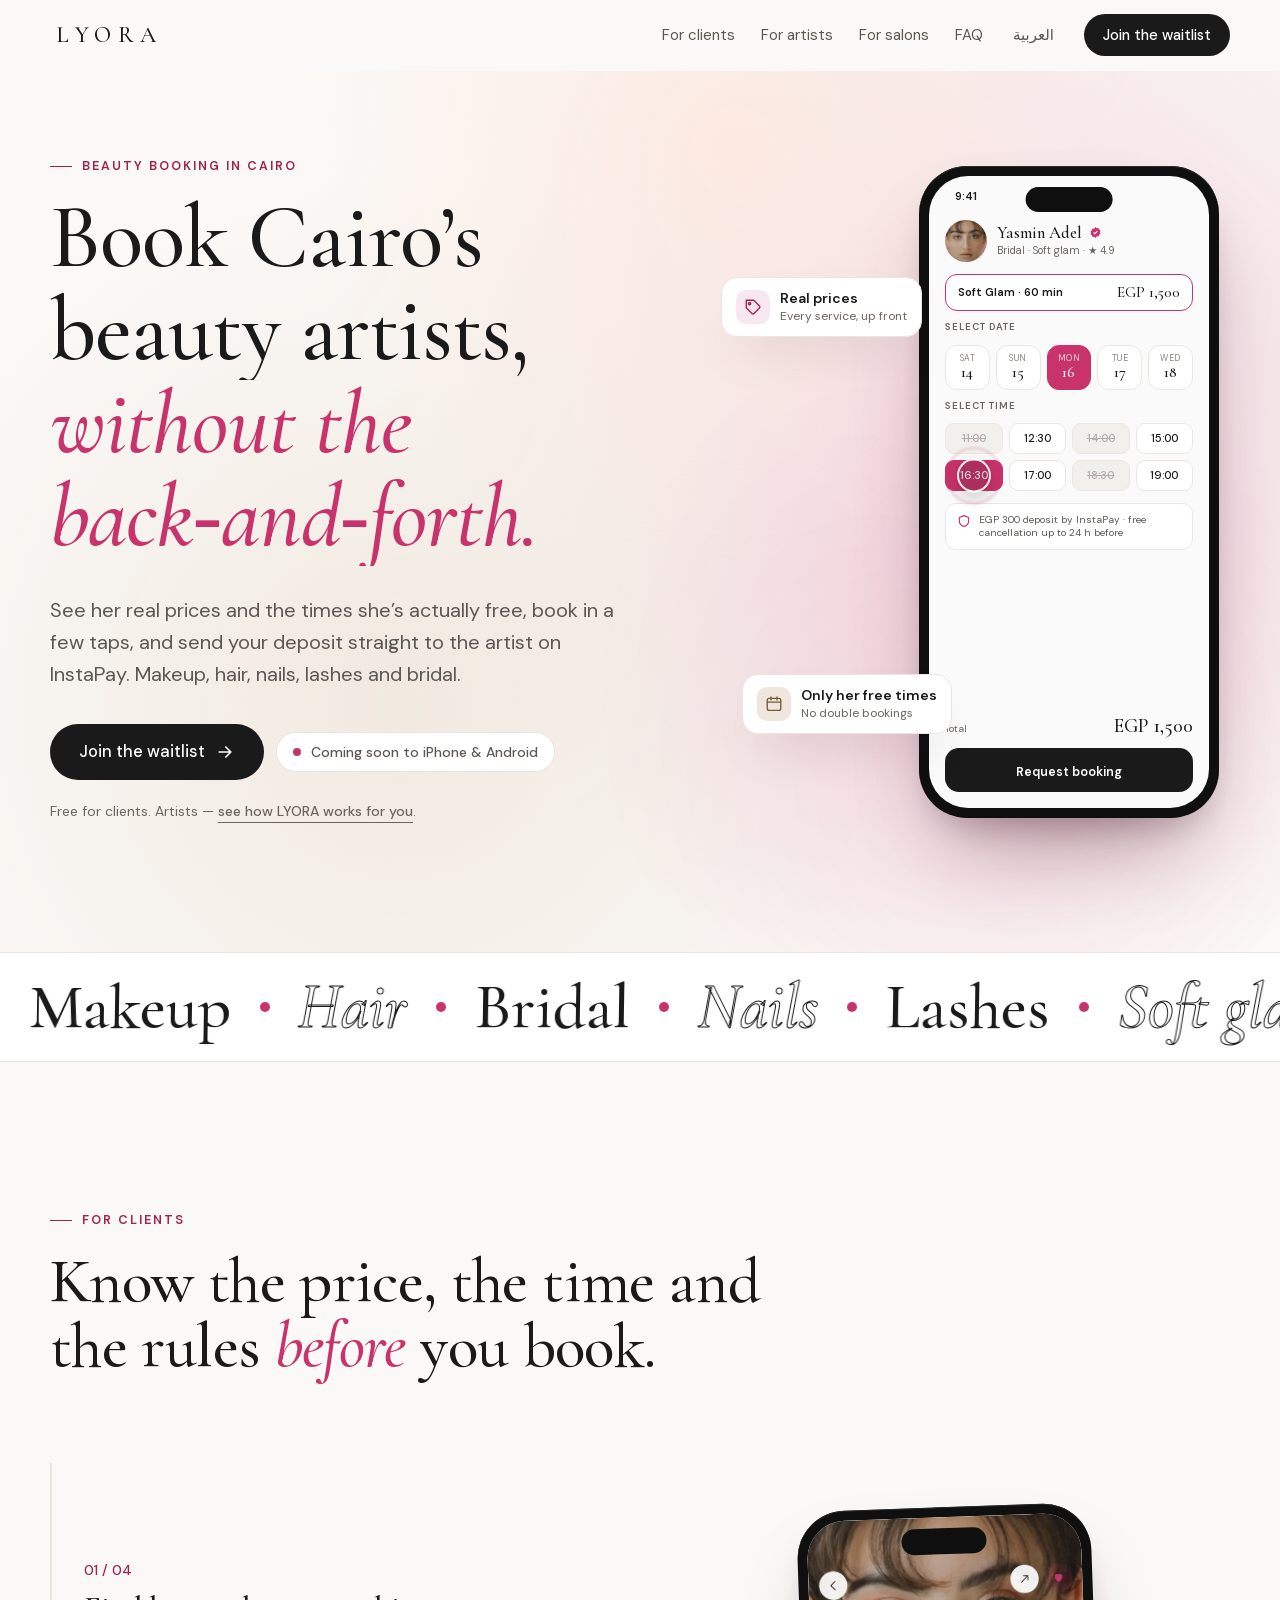
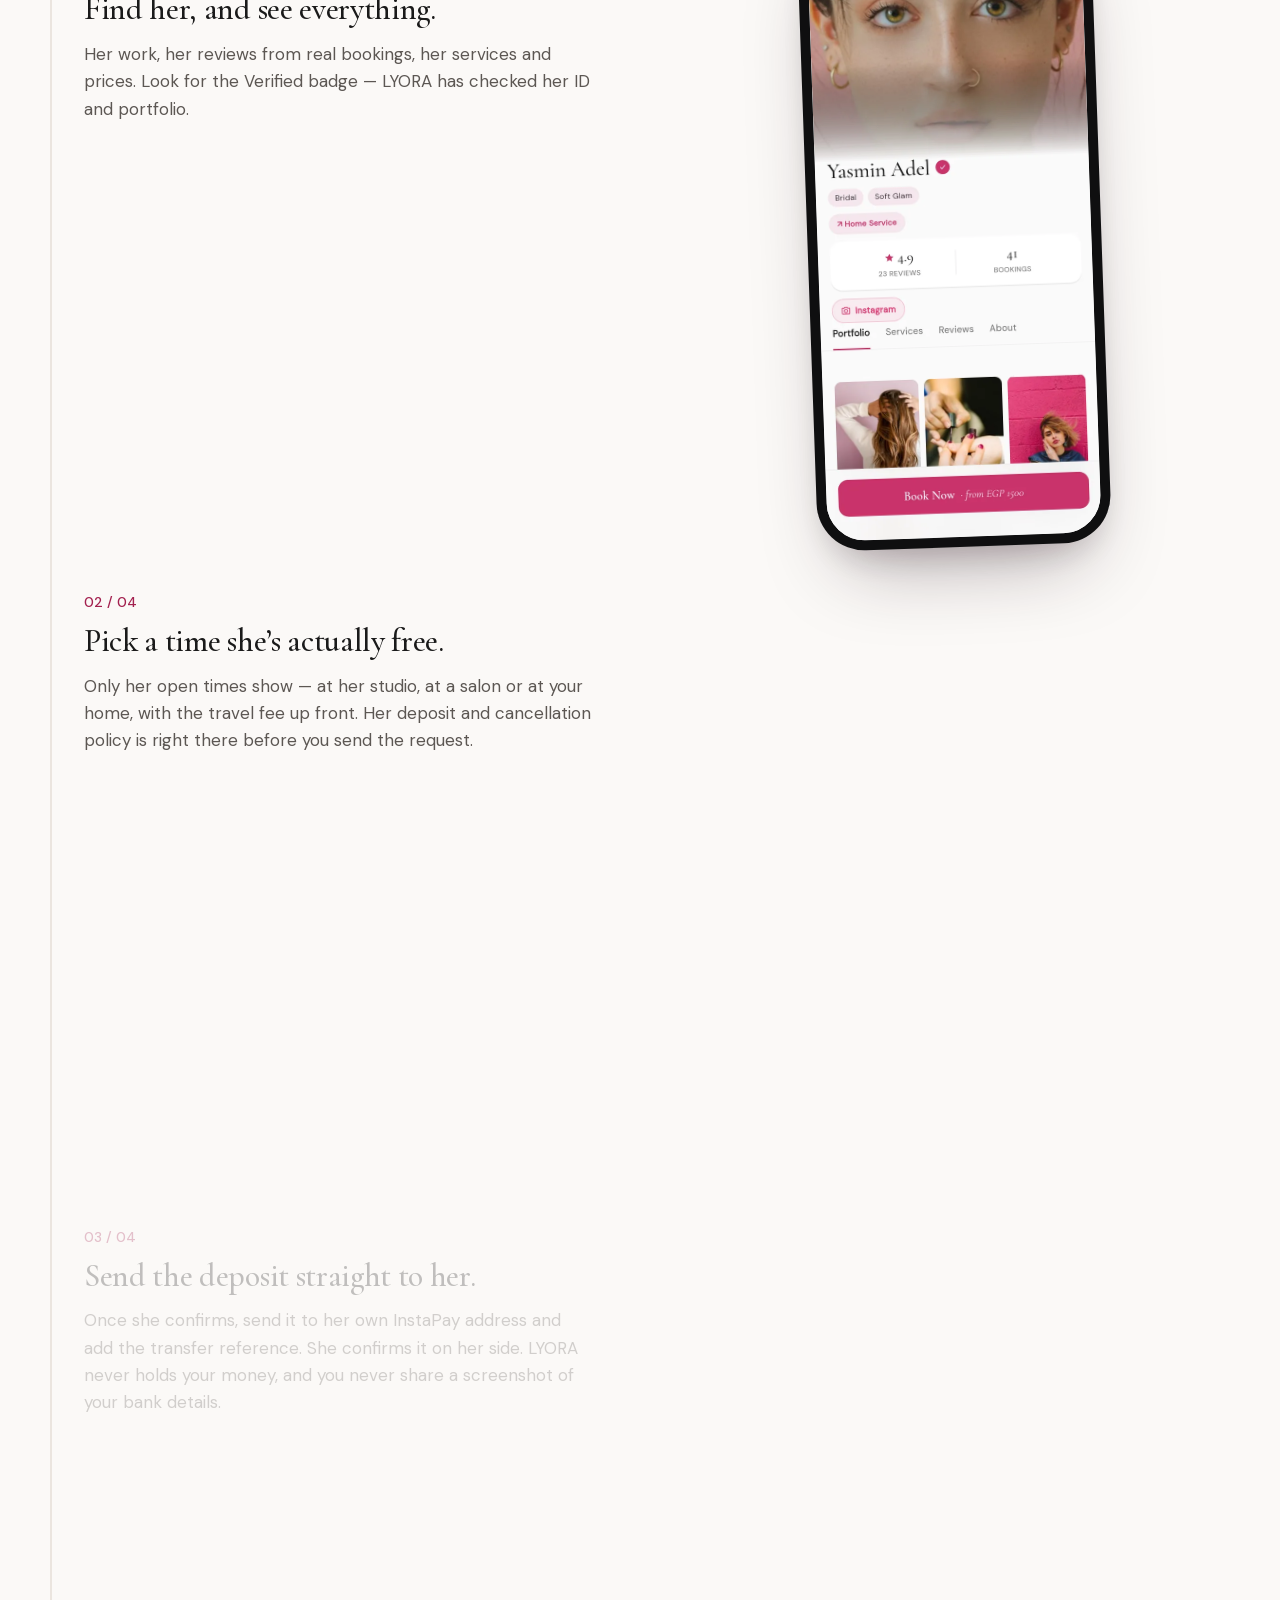
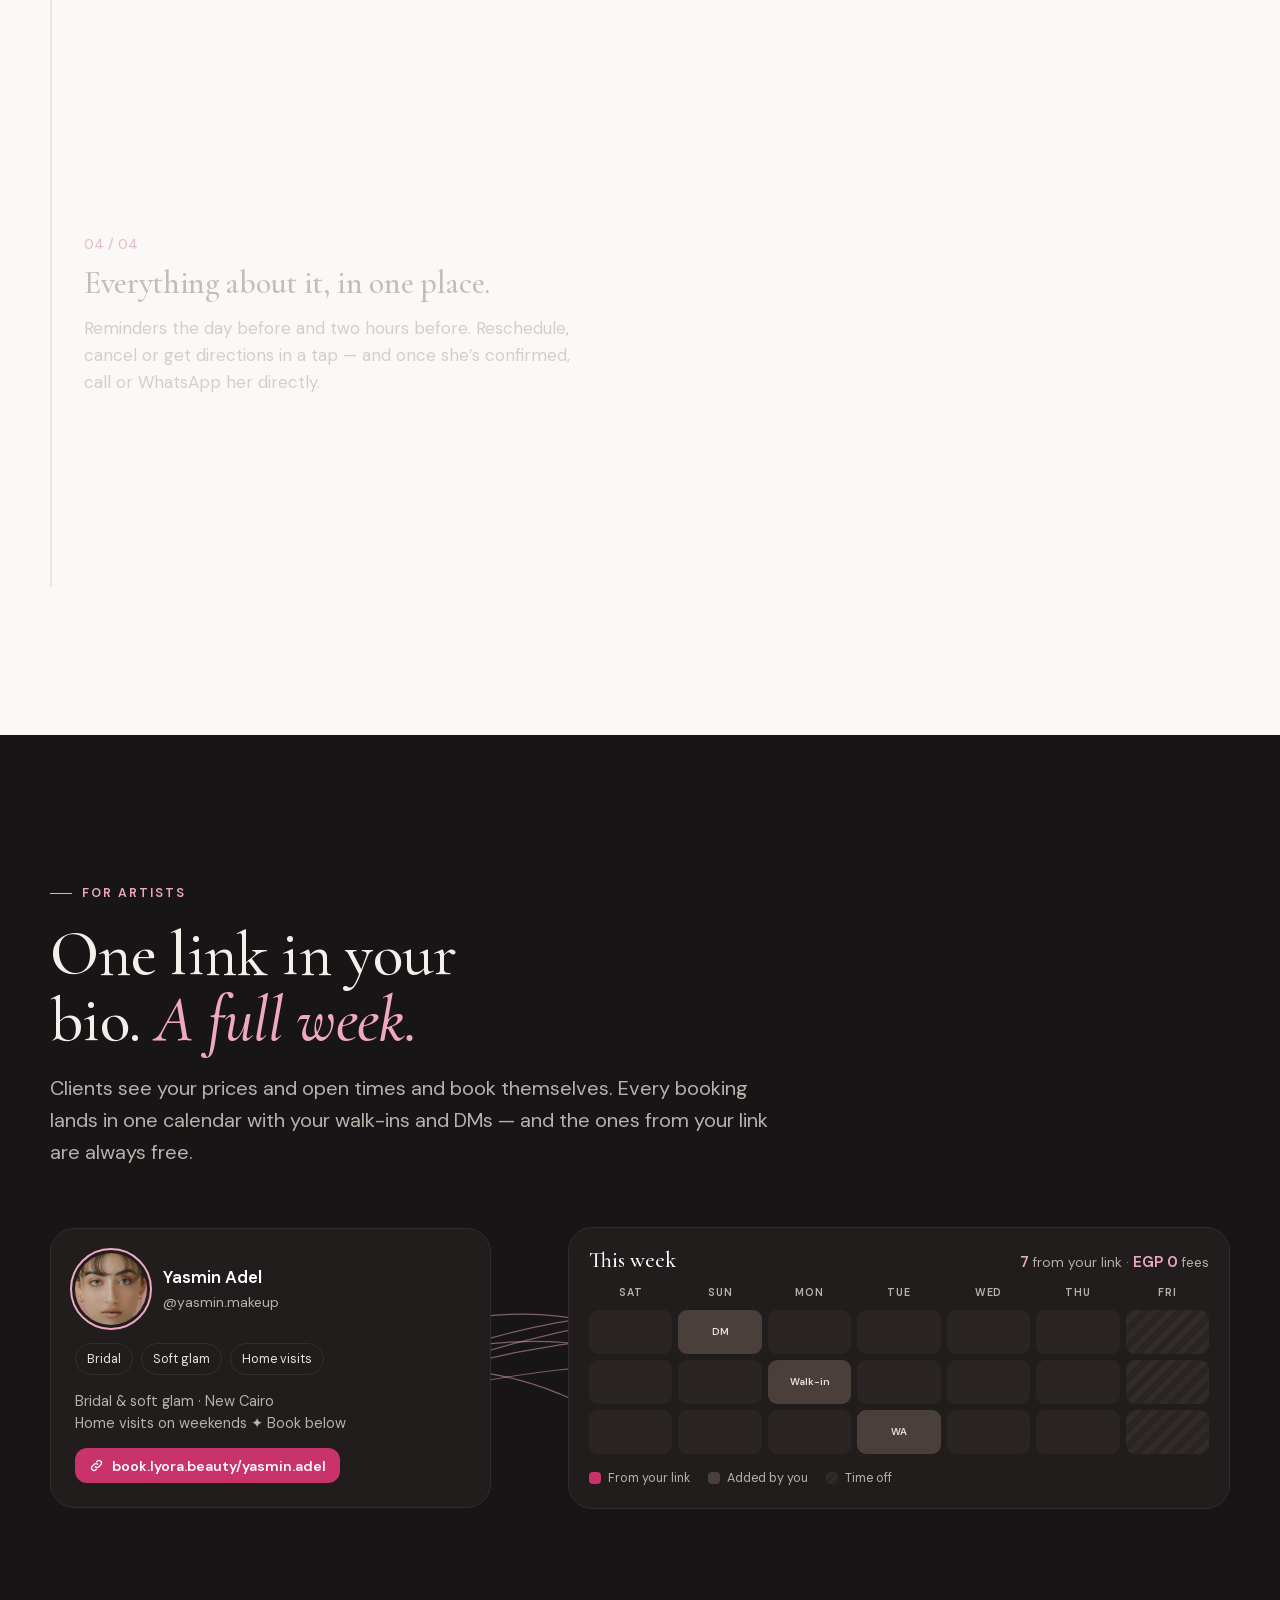
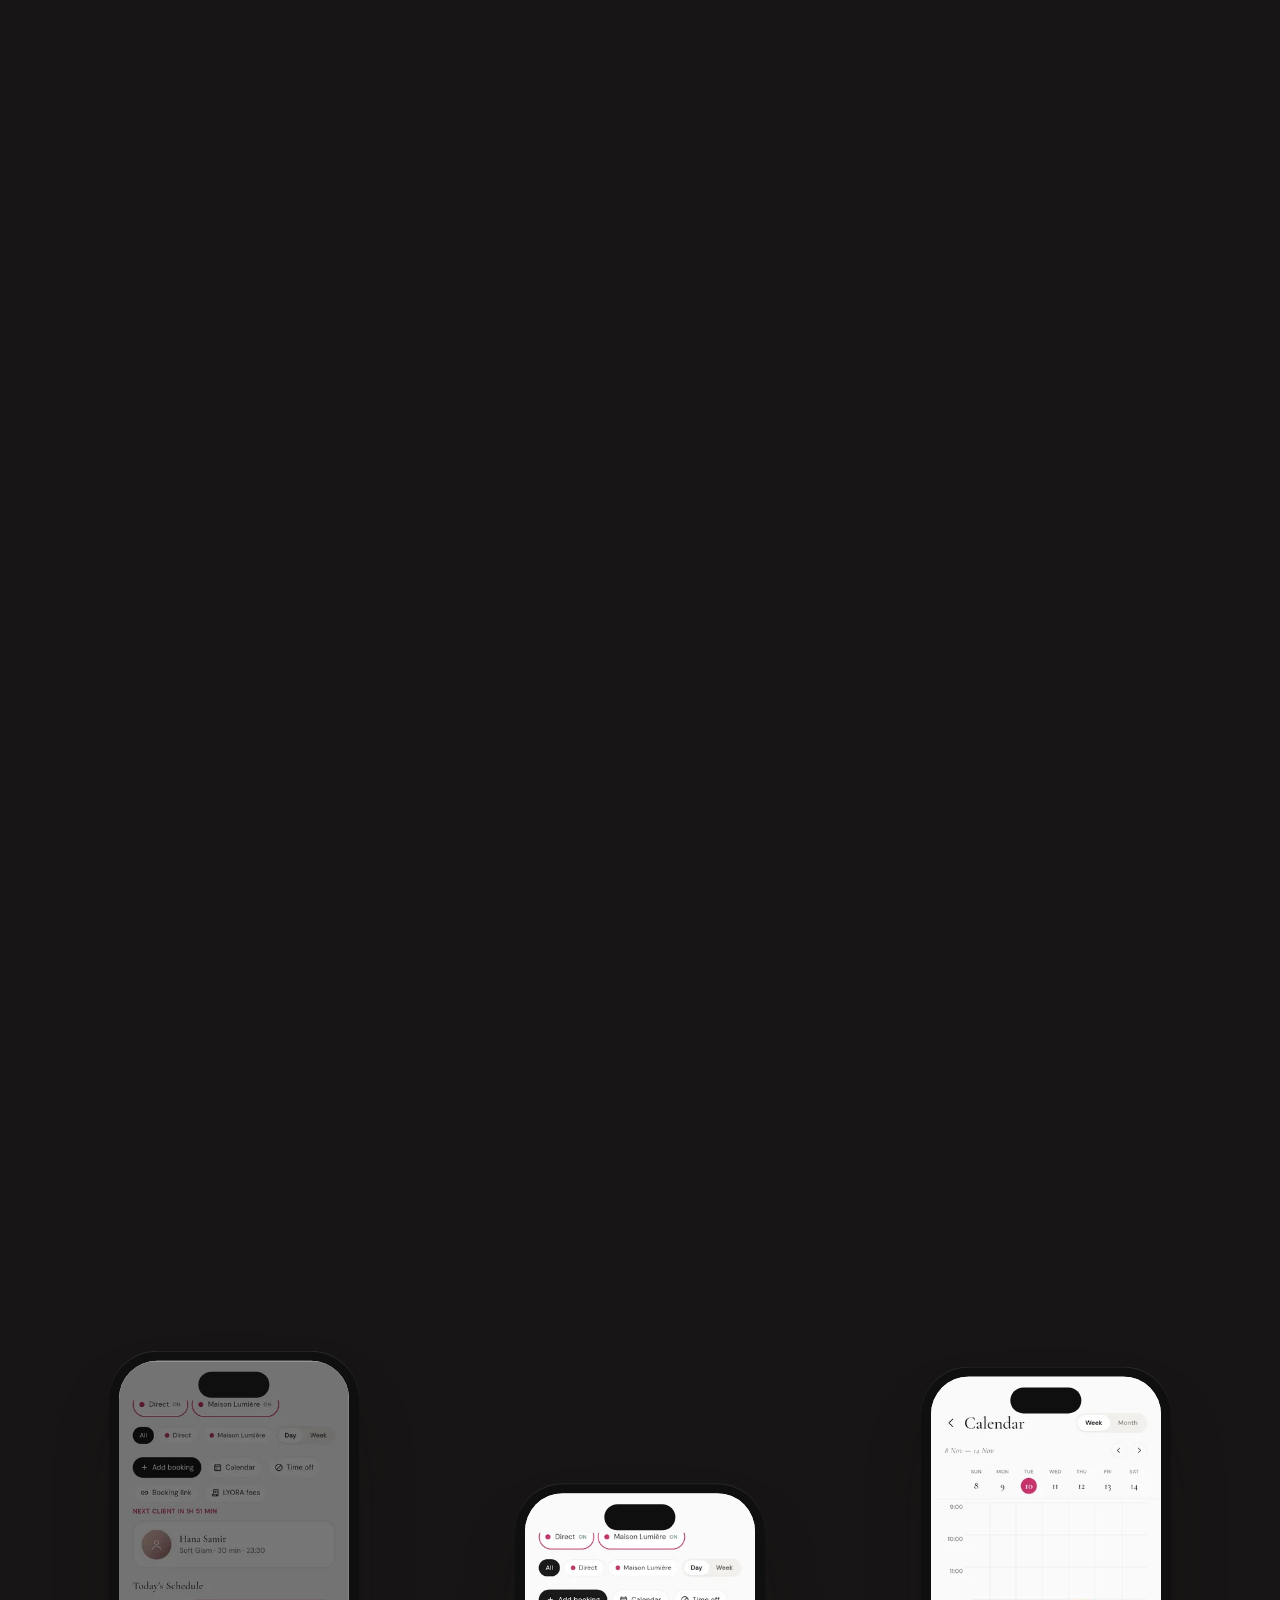
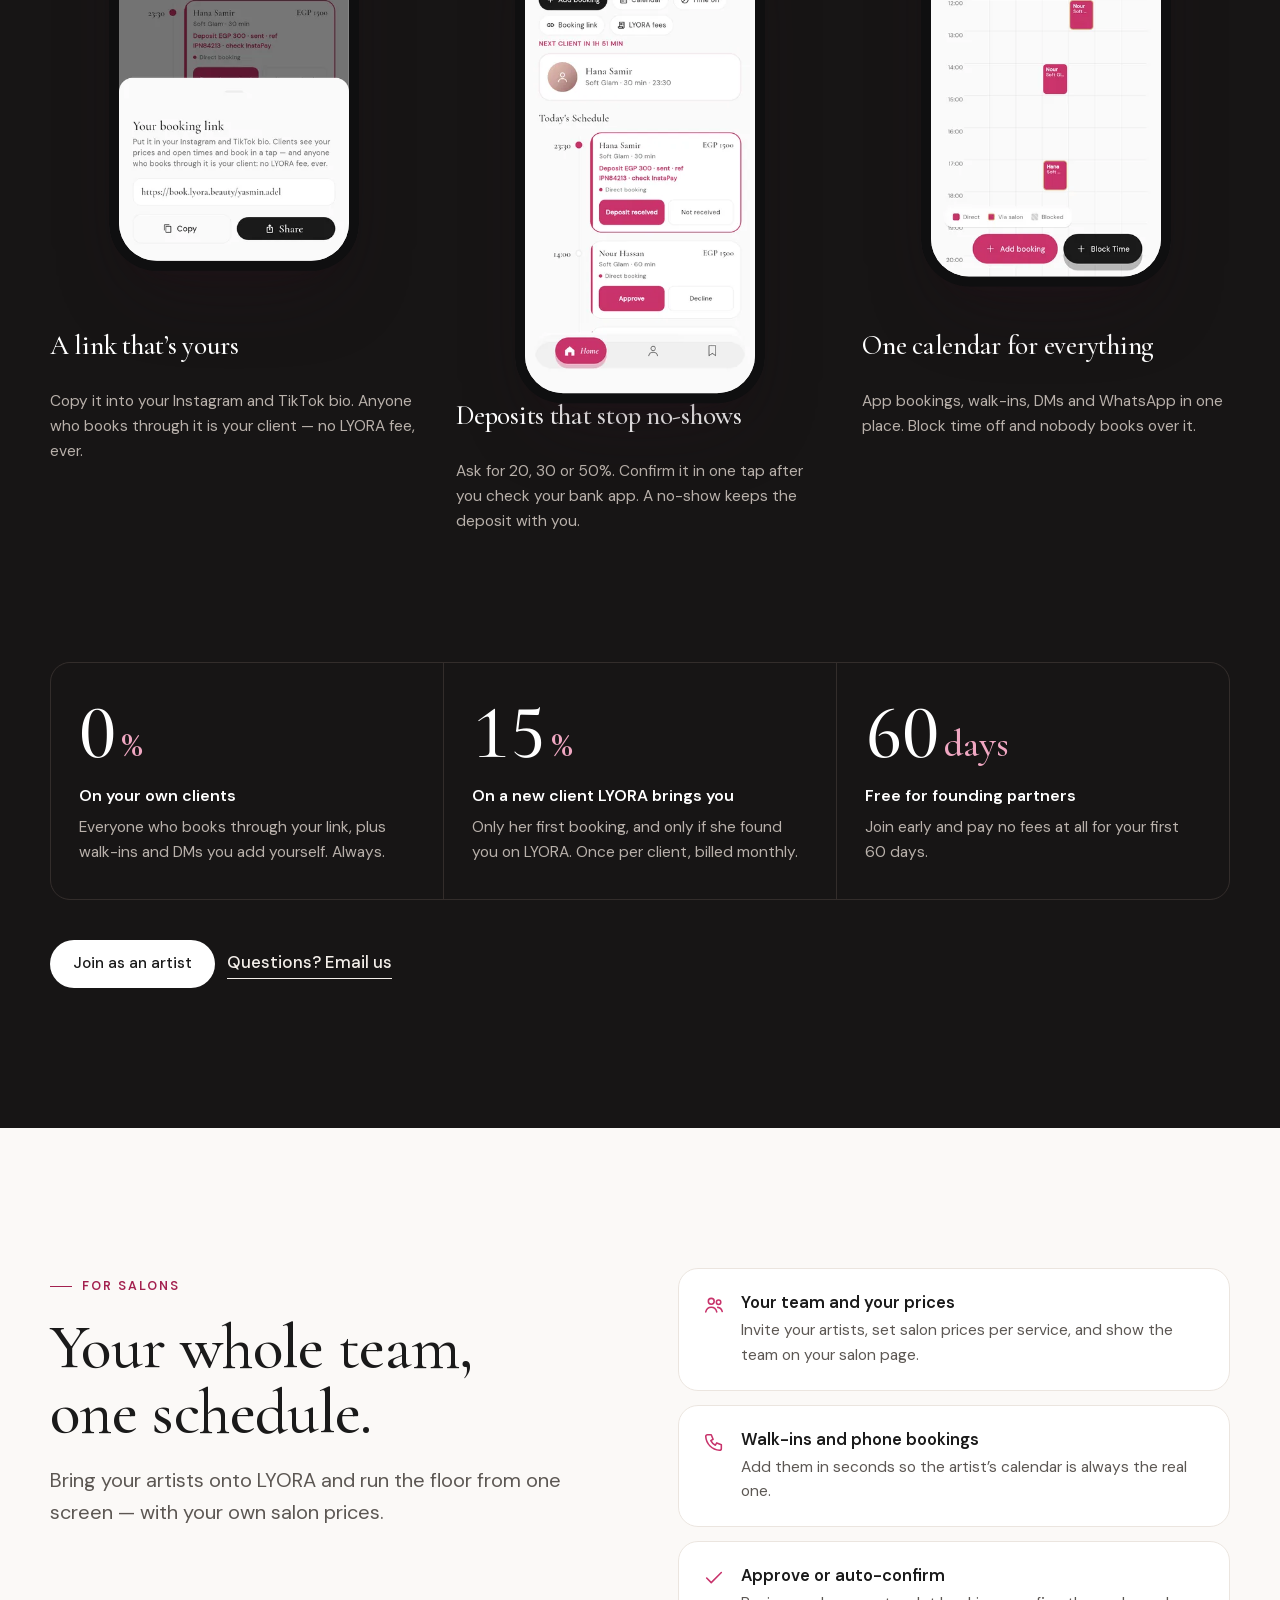
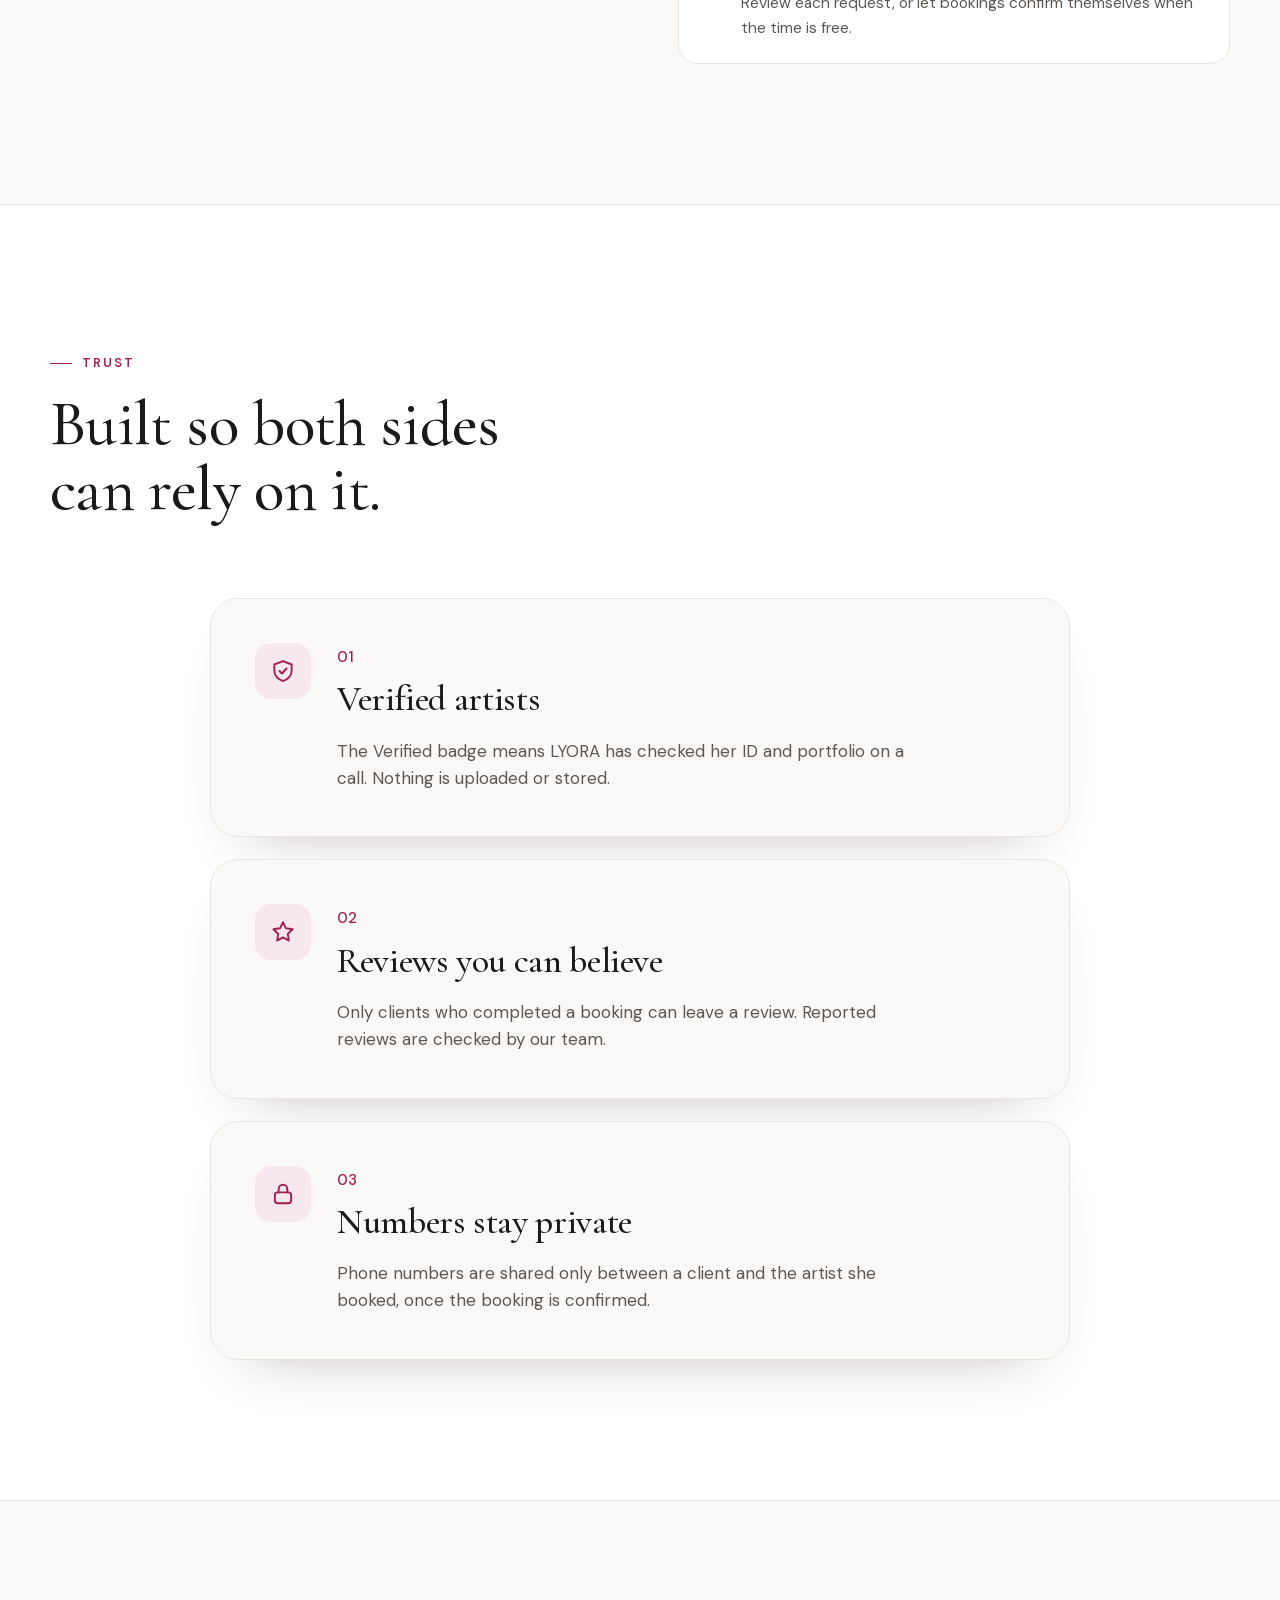
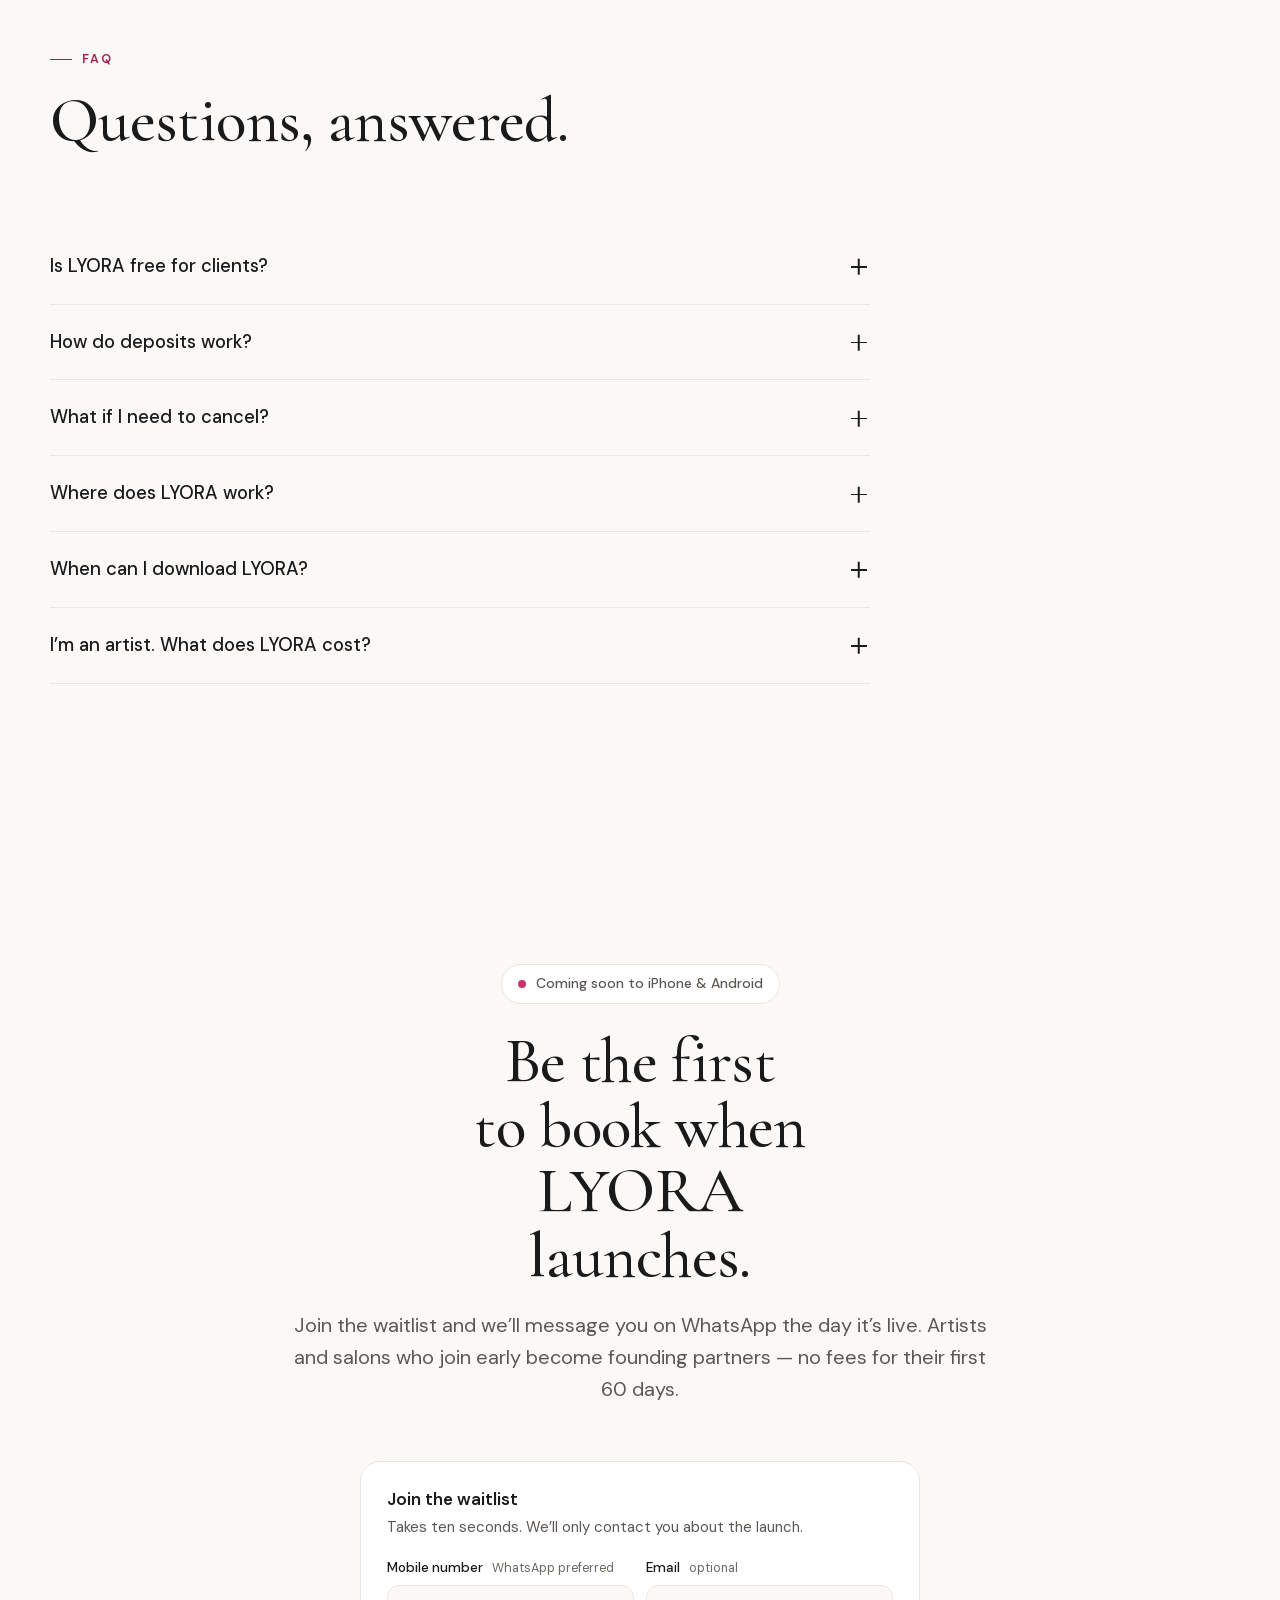
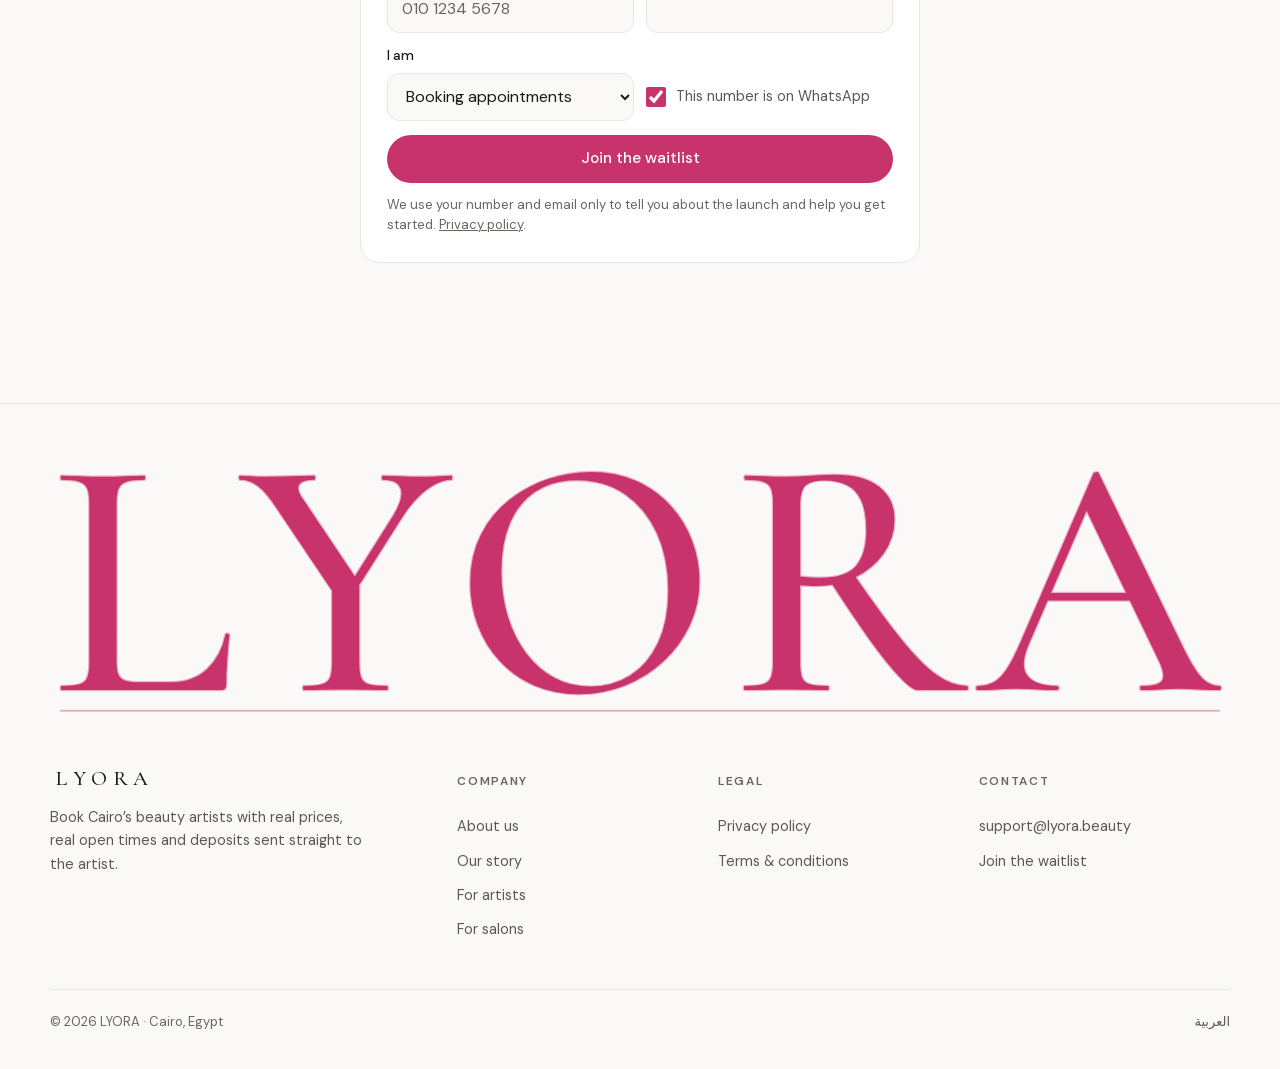
==== commit 6cea5fcc: "Phone layout: swipe cards, compact sections, bottom dock On phones the home page was ~14,200px of st" ====
--- a/index.html
+++ b/index.html
@@ -155,7 +155,7 @@
         <h2 class="h2">Know the price, the time and the rules <em class="accent">before</em> you book.</h2>
       </div>
       <div class="story-grid">
-        <div class="steps">
+        <div class="steps" data-carousel="How booking works">
           <div class="steps-rail" aria-hidden="true"><b></b></div>
           <article class="step">
             <div class="step-n">01 / 04</div>
@@ -239,7 +239,7 @@
       </div>
       </div>
 
-      <div class="tools">
+      <div class="tools" data-carousel="Artist tools">
         <div class="tool">
           <div class="phone" data-parallax="-6"><div class="screen"><img src="/assets/screens/artist-link.webp" srcset="/assets/screens/artist-link-sm.webp 360w, /assets/screens/artist-link.webp 600w" sizes="250px" width="600" height="1304" loading="lazy" alt="Artist app: your booking link with copy and share"></div></div>
           <h3>A link that’s yours</h3>
@@ -425,6 +425,7 @@
   </div>
 </footer>
 <a class="wa-fab" href="https://wa.me/201027909082?text=Hi%20LYORA%2C%20I%20have%20a%20question." target="_blank" rel="noopener" aria-label="Chat with LYORA on WhatsApp"><span class="wa-ic"><svg viewBox="0 0 24 24" fill="none" stroke="currentColor" stroke-width="1.7" stroke-linecap="round" stroke-linejoin="round" aria-hidden="true"><path d="M3.6 20.4l1.2-4.3A8.6 8.6 0 1 1 8 19.3z"/><path d="M9 8.6c.2-.5.5-.6.8-.6h.5c.2 0 .4.1.5.4l.7 1.6c.1.2 0 .5-.1.7l-.5.6c.6 1.2 1.6 2.2 2.8 2.8l.6-.5c.2-.2.5-.2.7-.1l1.6.7c.3.1.4.3.4.5v.5c0 .3-.1.6-.6.8-.6.3-1.5.4-2.7-.1a9.3 9.3 0 0 1-4.6-4.6c-.5-1.2-.4-2.1-.1-2.7z" fill="currentColor" stroke="none"/></svg></span><span class="wa-label">Chat with us</span></a>
+<div class="dock"><a class="btn btn-ink dock-cta" href="/#waitlist">Join the waitlist</a><a class="dock-wa" href="https://wa.me/201027909082?text=Hi%20LYORA%2C%20I%20have%20a%20question." target="_blank" rel="noopener" aria-label="Chat with LYORA on WhatsApp"><svg viewBox="0 0 24 24" fill="none" stroke="currentColor" stroke-width="1.7" stroke-linecap="round" stroke-linejoin="round" aria-hidden="true"><path d="M3.6 20.4l1.2-4.3A8.6 8.6 0 1 1 8 19.3z"/><path d="M9 8.6c.2-.5.5-.6.8-.6h.5c.2 0 .4.1.5.4l.7 1.6c.1.2 0 .5-.1.7l-.5.6c.6 1.2 1.6 2.2 2.8 2.8l.6-.5c.2-.2.5-.2.7-.1l1.6.7c.3.1.4.3.4.5v.5c0 .3-.1.6-.6.8-.6.3-1.5.4-2.7-.1a9.3 9.3 0 0 1-4.6-4.6c-.5-1.2-.4-2.1-.1-2.7z" fill="currentColor" stroke="none"/></svg></a></div>
 
 <script src="/assets/vendor/gsap.min.js" defer></script>
 <script src="/assets/vendor/ScrollTrigger.min.js" defer></script>
--- a/assets/site.css
+++ b/assets/site.css
@@ -637,3 +637,95 @@
 /* ── 404 ─────────────────────────────────────────────────────────────── */
 .notfound { min-height: 70vh; display: grid; place-items: center; text-align: center; padding: 64px 0; }
 .notfound .h1 { margin-bottom: 16px; }
+
+/* ══ Phone layout ═══════════════════════════════════════════════════════
+   Swipe cards instead of long stacks, compact pricing and trust, and a
+   bottom dock (Join the waitlist + WhatsApp) in place of the floating button. */
+.dots { display: none; }
+.dock { display: none; }
+@media (max-width: 860px) {
+  /* Client steps + artist tools become swipeable cards */
+  [data-carousel] {
+    display: flex; gap: 12px; overflow-x: auto; overscroll-behavior-x: contain; scroll-snap-type: x mandatory;
+    margin-inline: calc(-1 * var(--gutter)); padding: 4px var(--gutter) 6px; scroll-padding-inline: var(--gutter);
+    scrollbar-width: none;
+  }
+  [data-carousel]::-webkit-scrollbar { display: none; }
+  [data-carousel]:focus-visible { outline: 2px solid var(--rose); outline-offset: 4px; border-radius: 8px; }
+  .steps[data-carousel] { padding-inline-start: var(--gutter); }
+  .steps-rail { display: none; }
+  .steps[data-carousel] .step {
+    flex: 0 0 min(84%, 400px); scroll-snap-align: start; min-height: 0; padding: 0 20px 24px; overflow: hidden;
+    background: var(--surface); border: 1px solid var(--line); border-radius: 24px;
+  }
+  .steps[data-carousel] .step .inline-shot, .tools[data-carousel] .phone {
+    order: -1; display: block; width: 196px; height: 300px; margin: 22px auto 22px; overflow: hidden;
+    border-radius: 40px 40px 0 0; padding-bottom: 0;
+    -webkit-mask-image: linear-gradient(#000 72%, transparent); mask-image: linear-gradient(#000 72%, transparent);
+  }
+  .steps[data-carousel] .step .inline-shot .screen, .tools[data-carousel] .phone .screen { border-radius: 32px 32px 0 0; }
+  .steps[data-carousel] .step h3 { font-size: 25px; margin-bottom: 8px; }
+  .steps[data-carousel] .step p { font-size: 15.5px; margin: 0; }
+  .steps[data-carousel] .step-n { margin-bottom: 8px; }
+  .tools[data-carousel] { margin-top: 64px; }
+  .tools[data-carousel] .tool {
+    flex: 0 0 min(80%, 360px); scroll-snap-align: start; margin: 0; gap: 0; align-content: start;
+    background: #1f1c1b; border: 1px solid var(--dark-line); border-radius: 24px; padding: 0 20px 24px; overflow: hidden;
+  }
+  .tools[data-carousel] .tool h3 { font-size: 23px; margin-bottom: 8px; }
+  .dots { display: flex; justify-content: center; gap: 8px; margin-top: 18px; }
+  .dots span { width: 7px; height: 7px; border-radius: 99px; background: var(--line); transition: width .4s var(--ease-out), background-color .3s; cursor: pointer; }
+  .dots span.on { width: 22px; background: var(--rose); }
+  .dark .dots span { background: rgba(255,255,255,.18); }
+  .dark .dots span.on { background: var(--rose-light); }
+}
+@media (max-width: 640px) {
+  :root { --section: 68px; }
+  /* Hero: headline, one clear button, then the live demo */
+  .hero { padding-top: 22px; padding-bottom: 40px; }
+  .hero .lede { font-size: 16.5px; margin: 18px 0 24px; }
+  .hero .cta-row { flex-direction: column; align-items: stretch; gap: 12px; }
+  .hero .cta-row .btn-lg { width: 100%; }
+  .hero .cta-row .soon { align-self: flex-start; }
+  .hero-note { margin-top: 14px; }
+  .stage { zoom: .86; min-height: 600px; margin-top: 4px; }
+  .section-head { margin-bottom: 36px; }
+  .section-head .lede { font-size: 16.5px; }
+  /* Pricing: compact rows */
+  .pricing { margin-top: 56px; }
+  .pricing > div { display: grid; grid-template-columns: 112px 1fr; column-gap: 14px; padding: 20px 18px; align-items: start; }
+  .pricing .big { grid-row: span 2; font-size: 46px; margin: 0; }
+  .pricing h3, .pricing p { grid-column: 2; }
+  .pricing h3 { margin-bottom: 4px; font-size: 15.5px; }
+  .pricing p { font-size: 14.5px; }
+  /* Trust: icon beside the text */
+  .stack { gap: 12px; }
+  .stack-card { grid-template-columns: 44px 1fr; gap: 16px; padding: 20px; border-radius: 20px; box-shadow: none; }
+  .stack-card h3 { font-size: 23px; margin-bottom: 6px; }
+  .stack-card p { font-size: 15px; }
+  .icon-chip { width: 44px; height: 44px; border-radius: 12px; }
+  .icon-chip svg { width: 22px; height: 22px; }
+  .card { padding: 18px; }
+  .faq summary { padding: 20px 0; }
+  .notify { padding: 20px; margin-top: 40px; }
+  .giant { margin-bottom: 28px; }
+  /* Bottom dock replaces the floating WhatsApp button on phones */
+  .wa-fab { display: none; }
+  .dock {
+    position: fixed; inset-inline: 12px; bottom: calc(12px + env(safe-area-inset-bottom, 0px)); z-index: 45;
+    display: flex; gap: 8px; align-items: center; padding: 7px; border-radius: 999px;
+    background: color-mix(in srgb, var(--bg) 80%, transparent); border: 1px solid var(--line);
+    -webkit-backdrop-filter: blur(18px) saturate(1.4); backdrop-filter: blur(18px) saturate(1.4);
+    box-shadow: 0 20px 44px -18px rgba(23,21,21,.45);
+    opacity: 0; visibility: hidden; transform: translateY(calc(100% + 24px));
+    transition: transform .7s var(--ease-out), opacity .4s var(--ease), visibility 0s .7s;
+    animation: wa-fallback 0s 3s forwards;
+  }
+  .dock.armed { animation: none; }
+  .dock.armed.show { opacity: 1; visibility: visible; transform: none; transition-delay: 0s; }
+  .dock-cta { flex: 1; min-height: 50px; font-size: 15.5px; }
+  .dock-wa { flex: none; width: 50px; height: 50px; border-radius: 50%; background: #25d366; color: #fff; display: grid; place-items: center; }
+  .dock-wa svg { width: 25px; height: 25px; }
+  .dock-wa:focus-visible, .dock-cta:focus-visible { outline: 2px solid var(--rose); outline-offset: 3px; }
+}
+@media (max-width: 640px) and (prefers-reduced-motion: reduce) { .dock { transition: opacity .2s, visibility 0s; } }
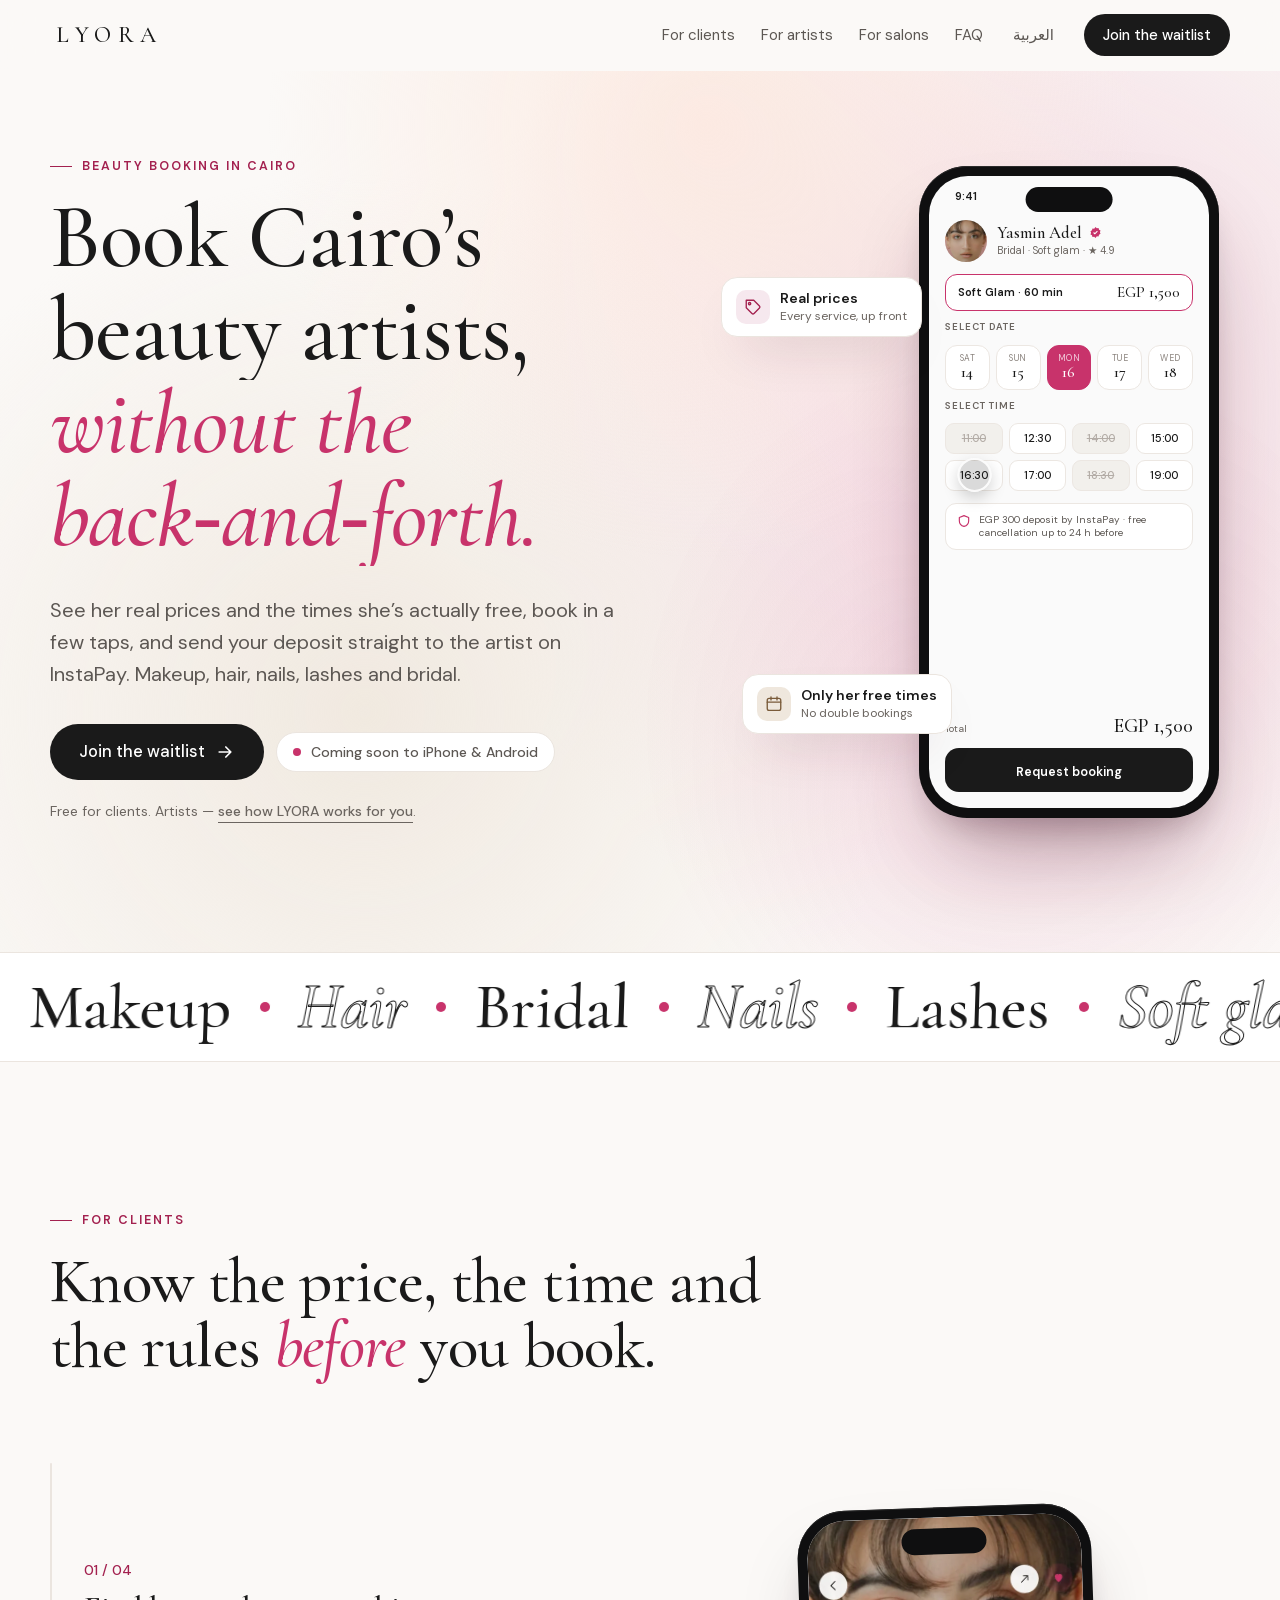
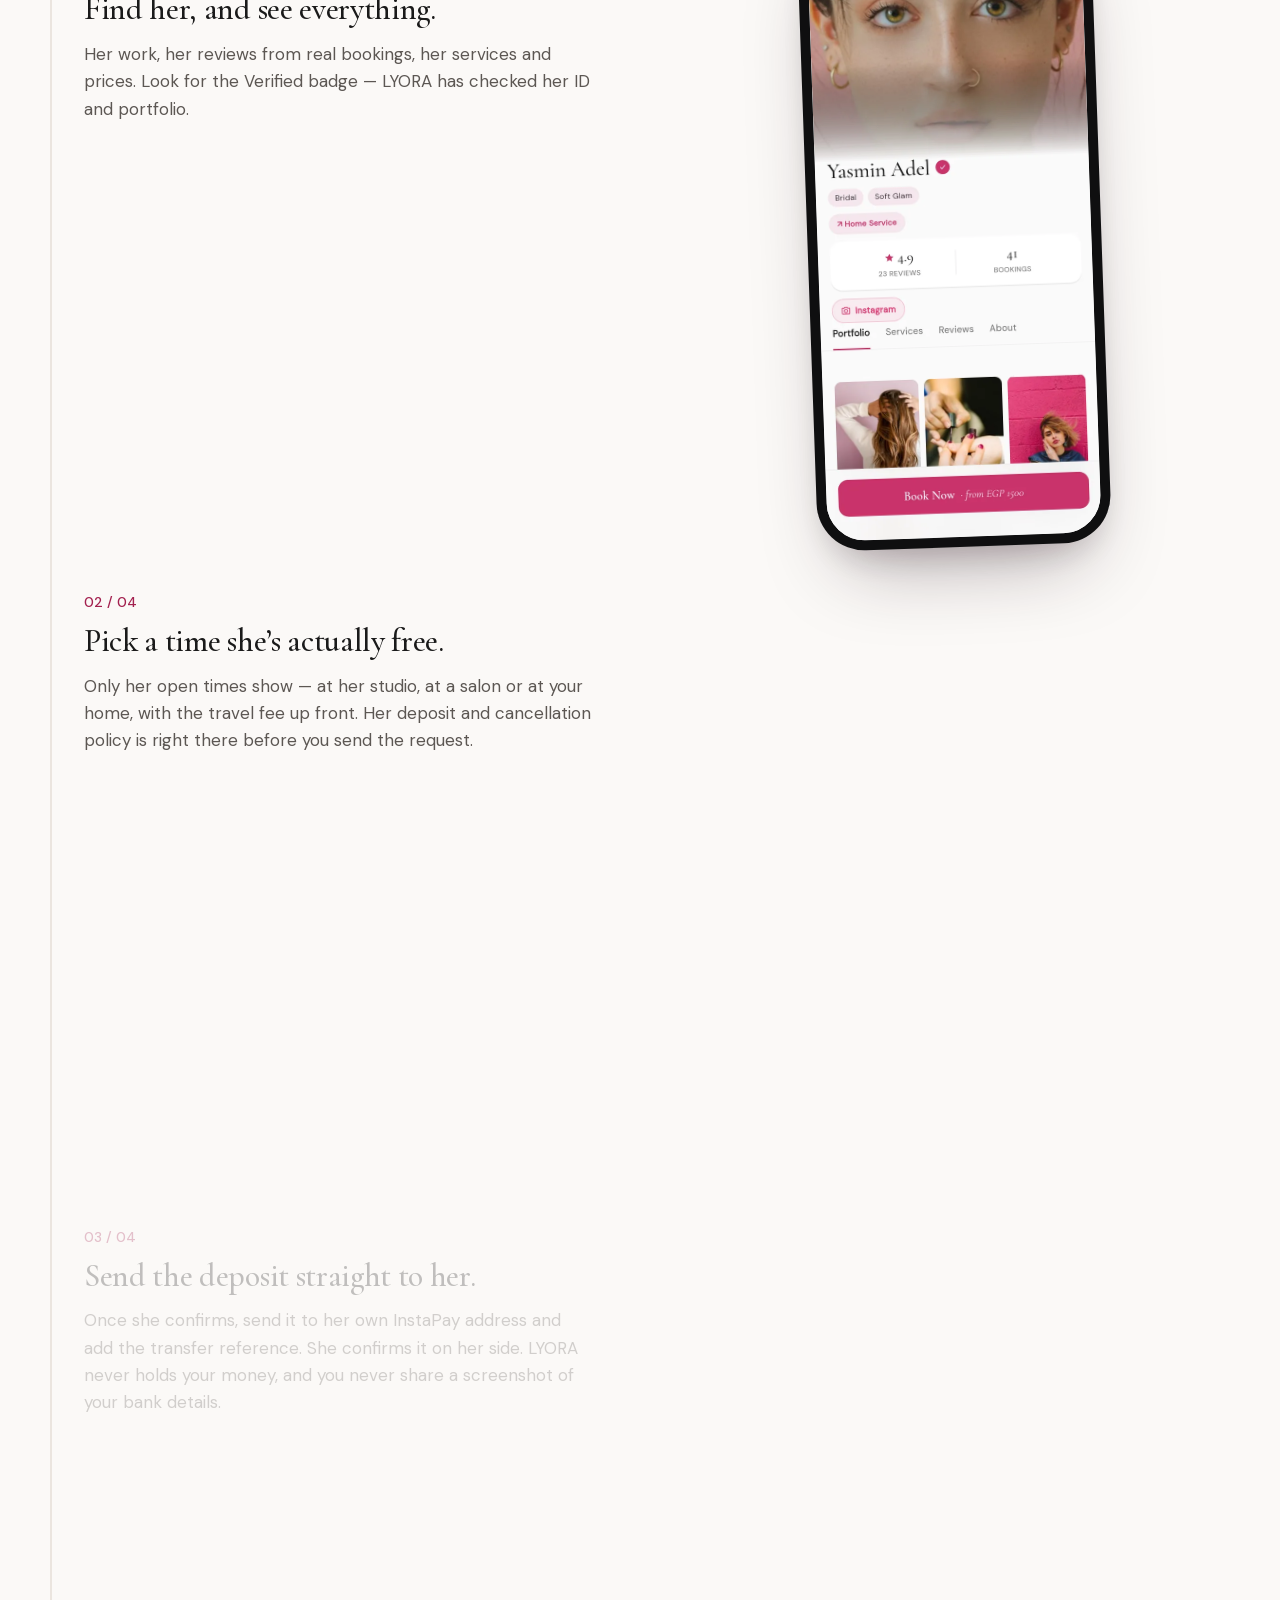
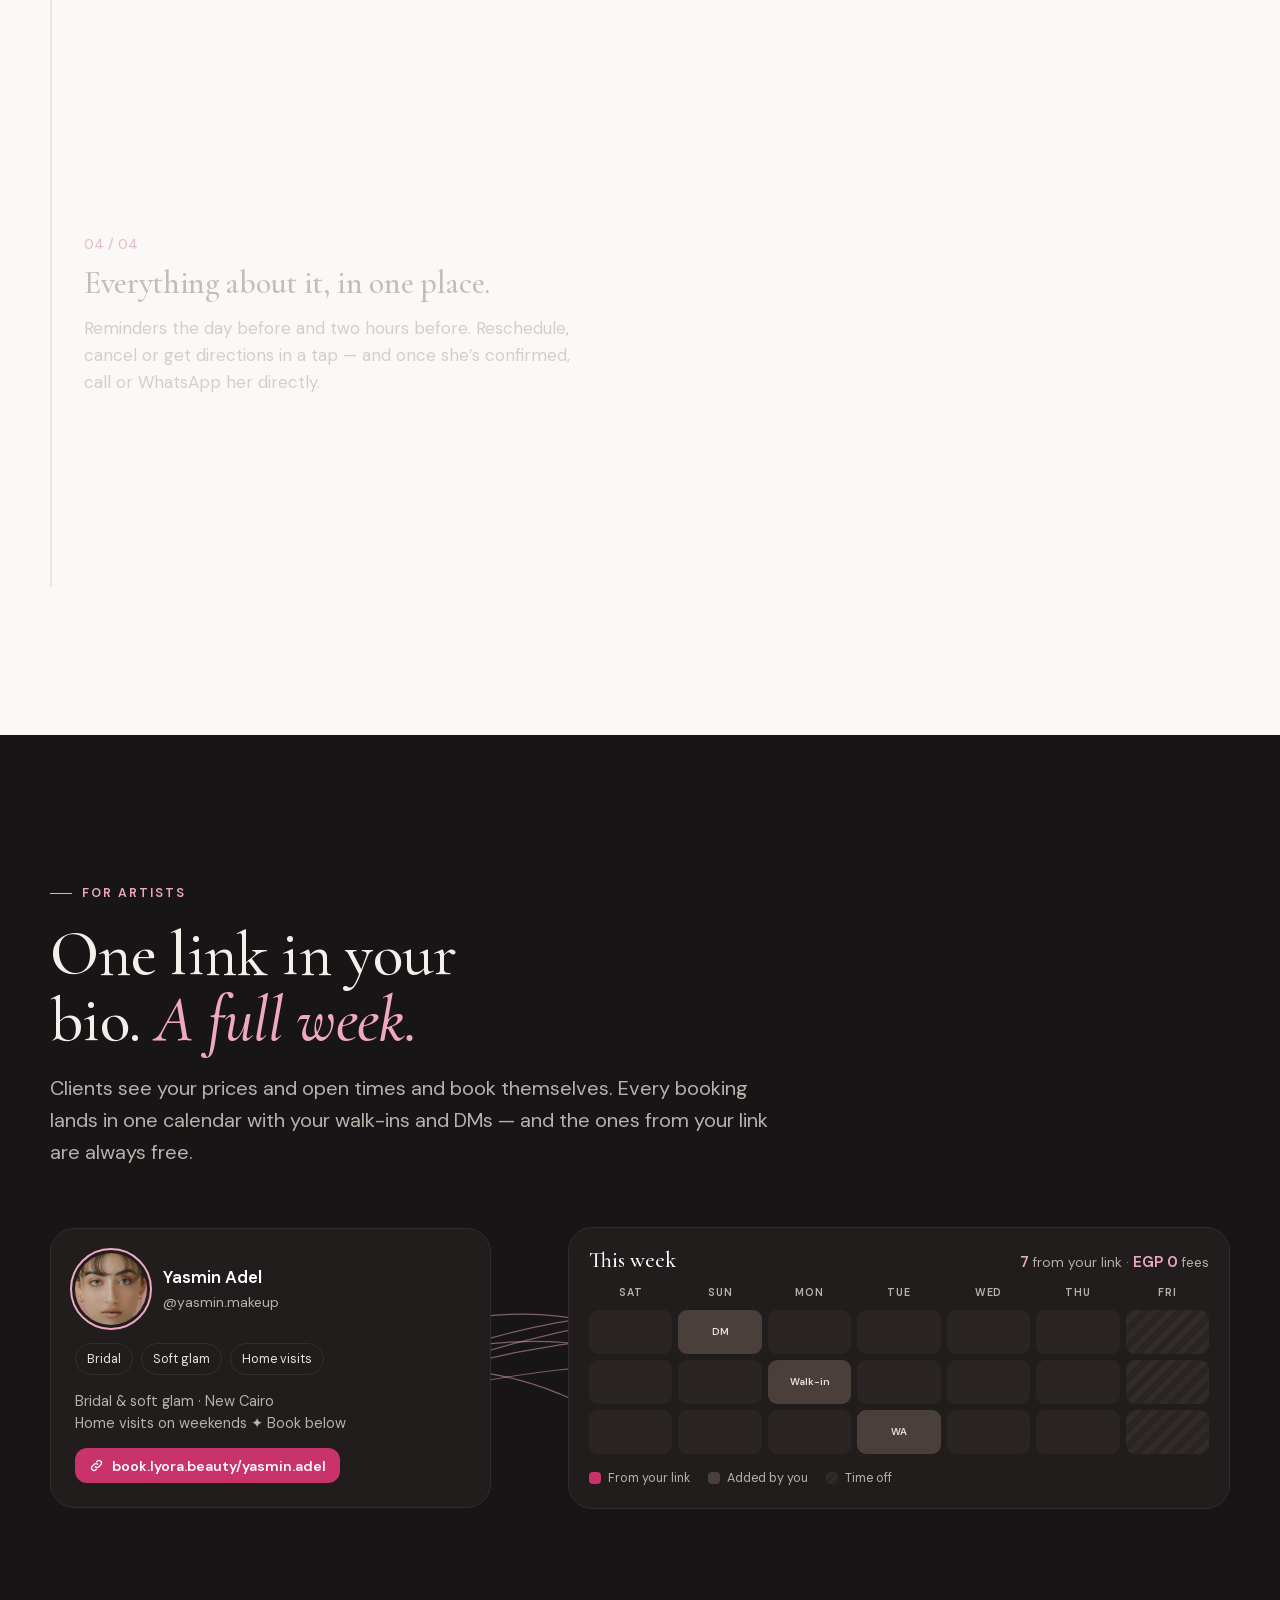
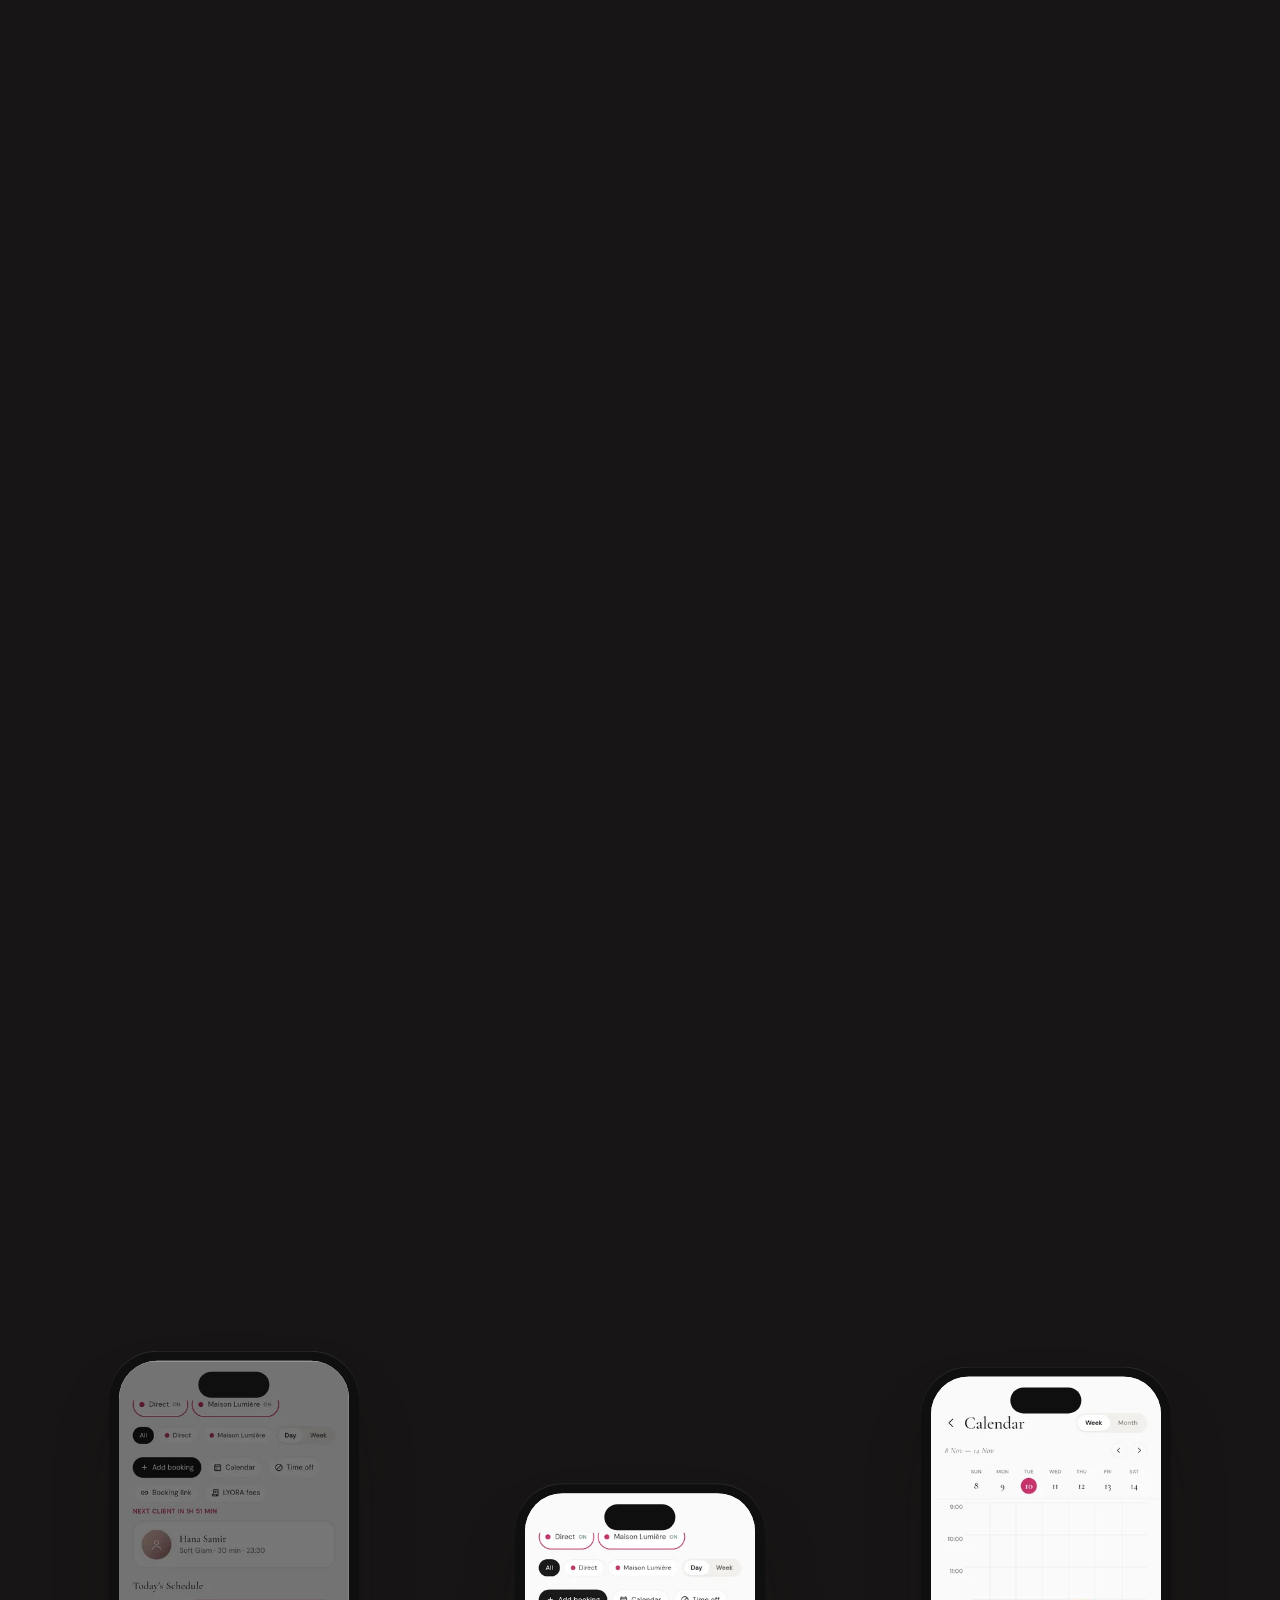
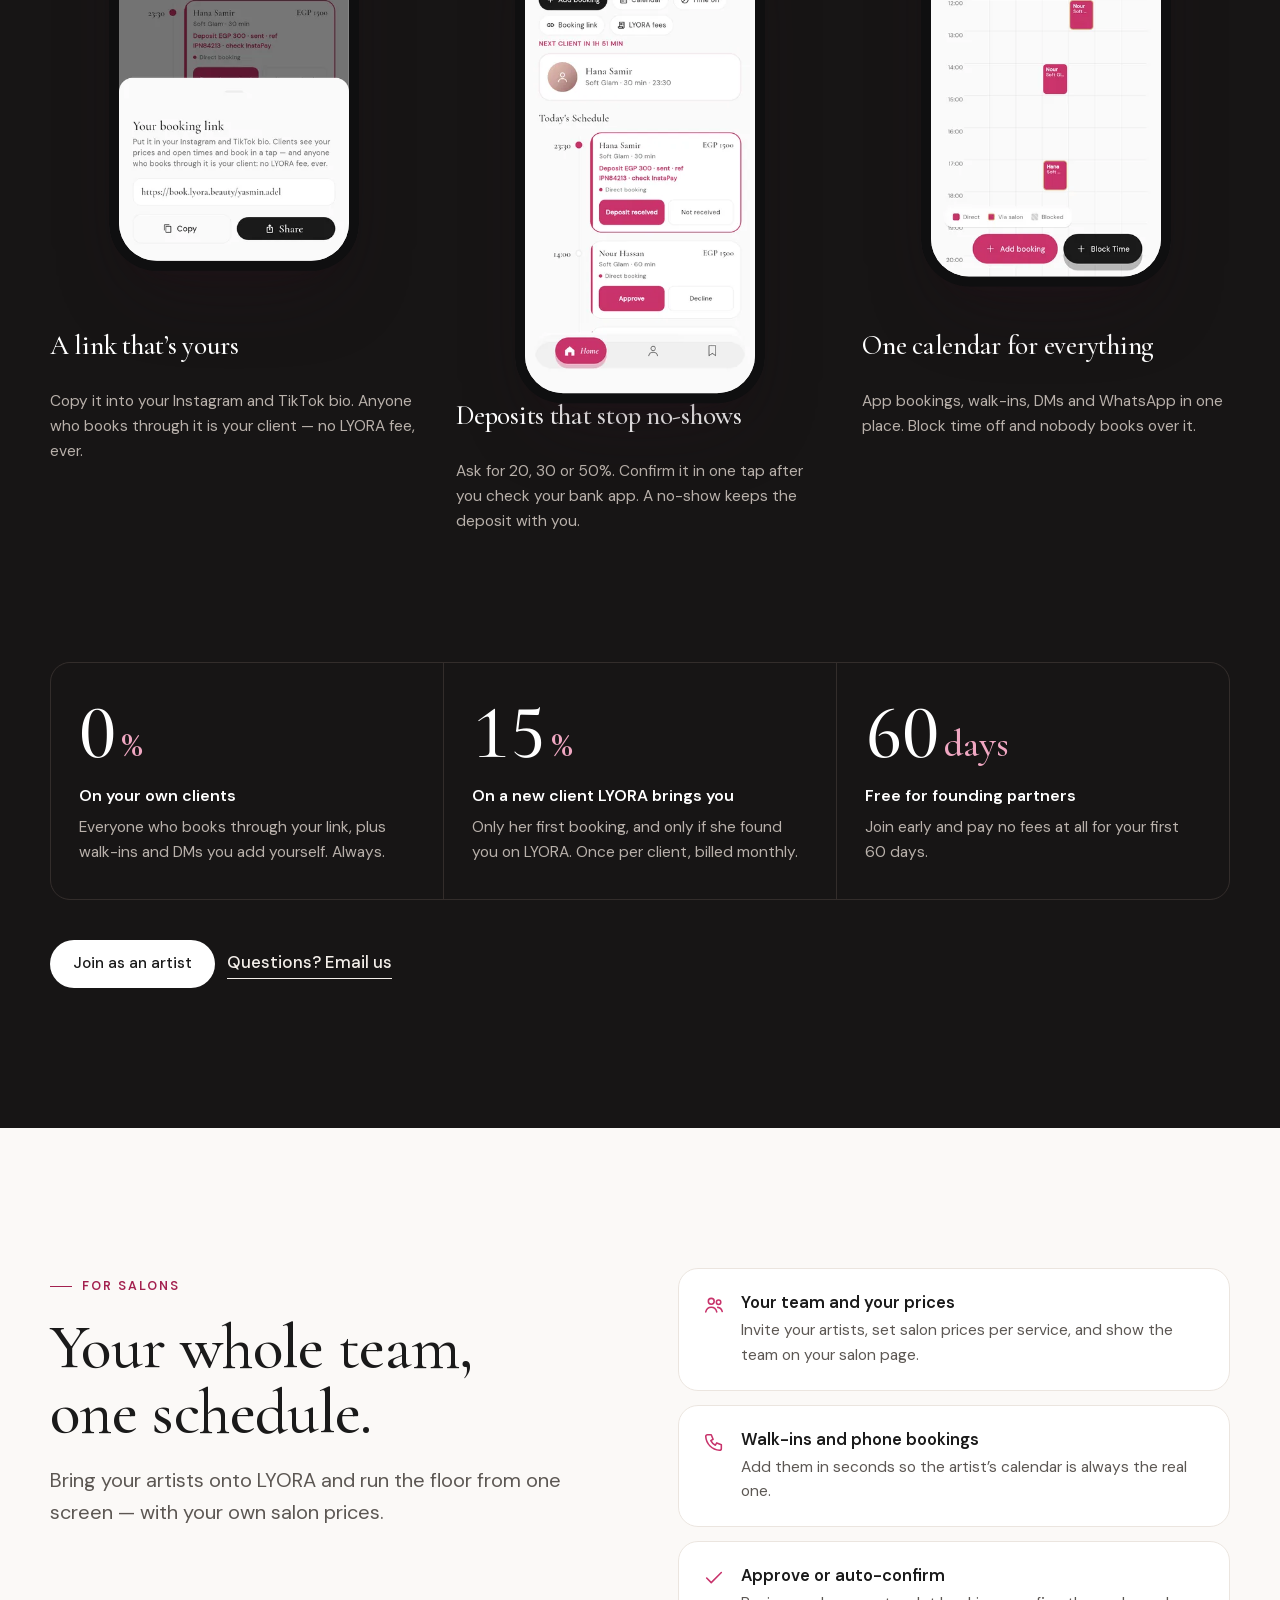
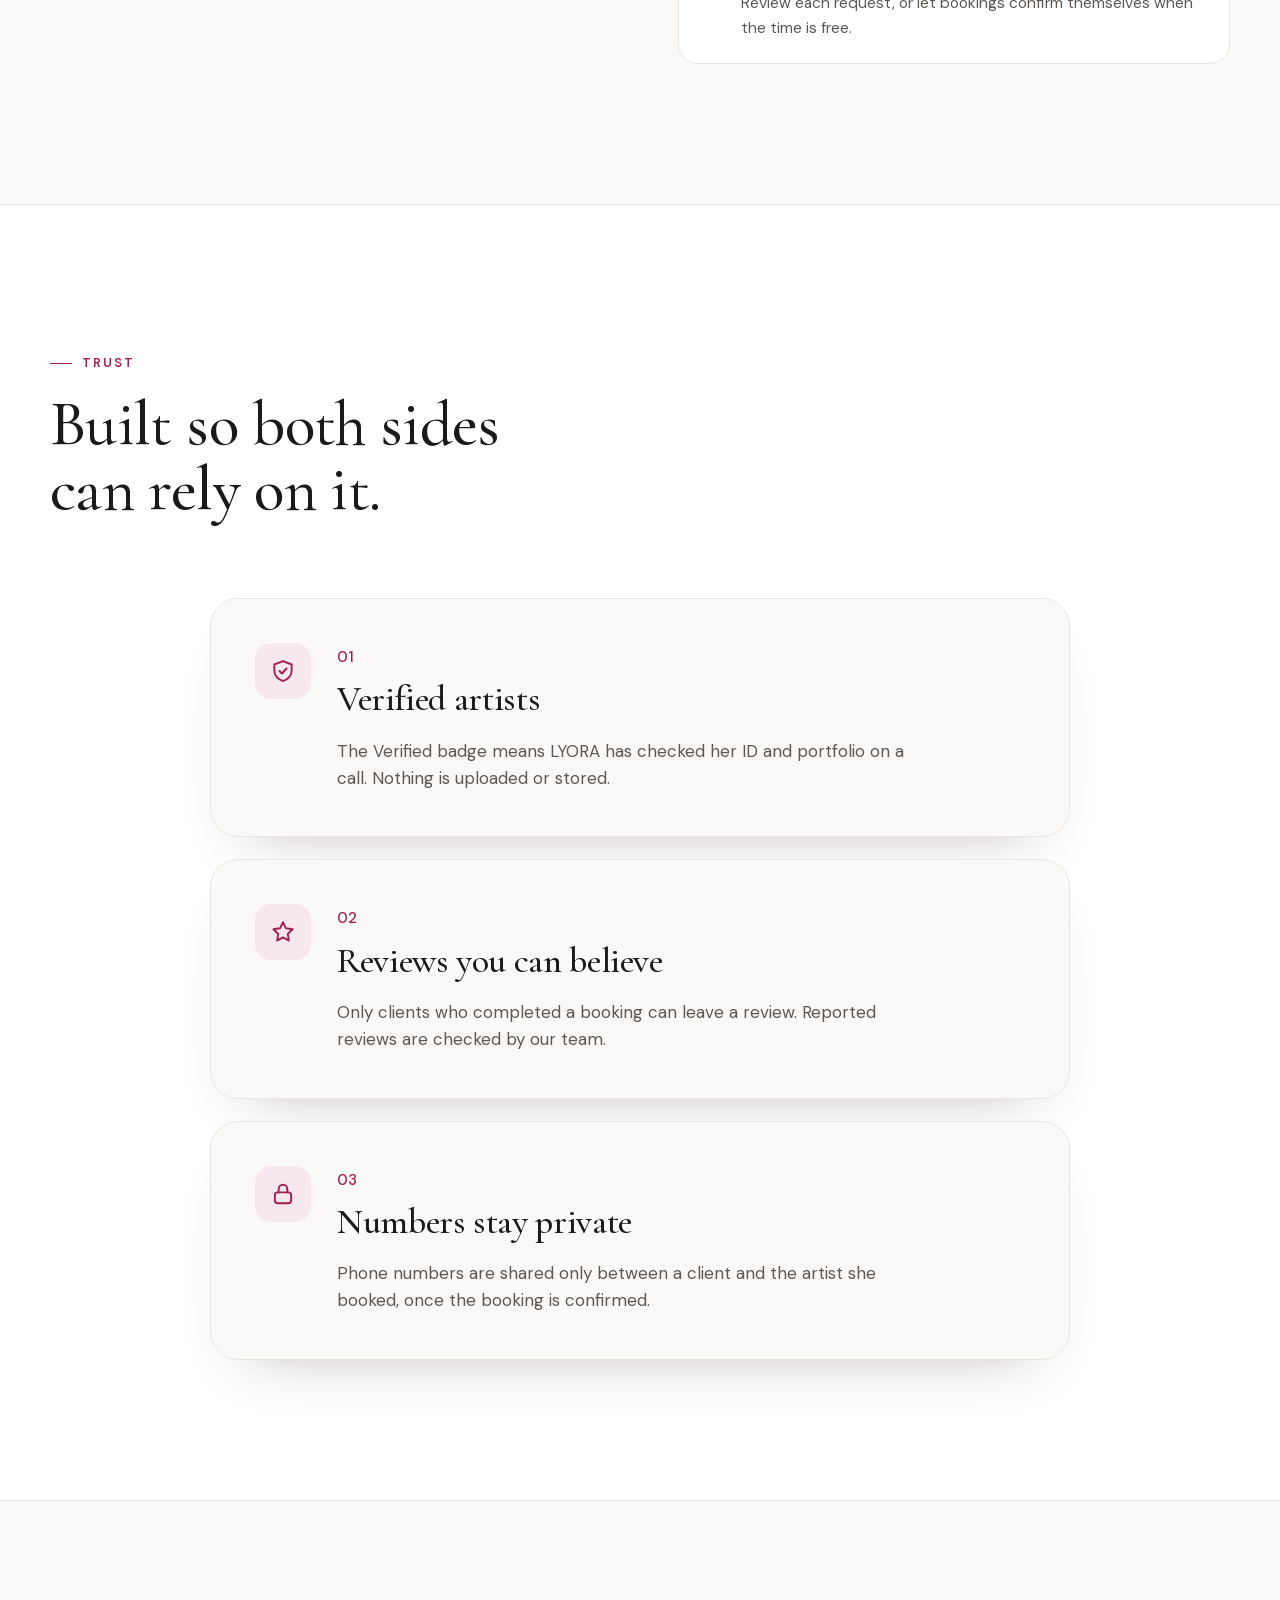
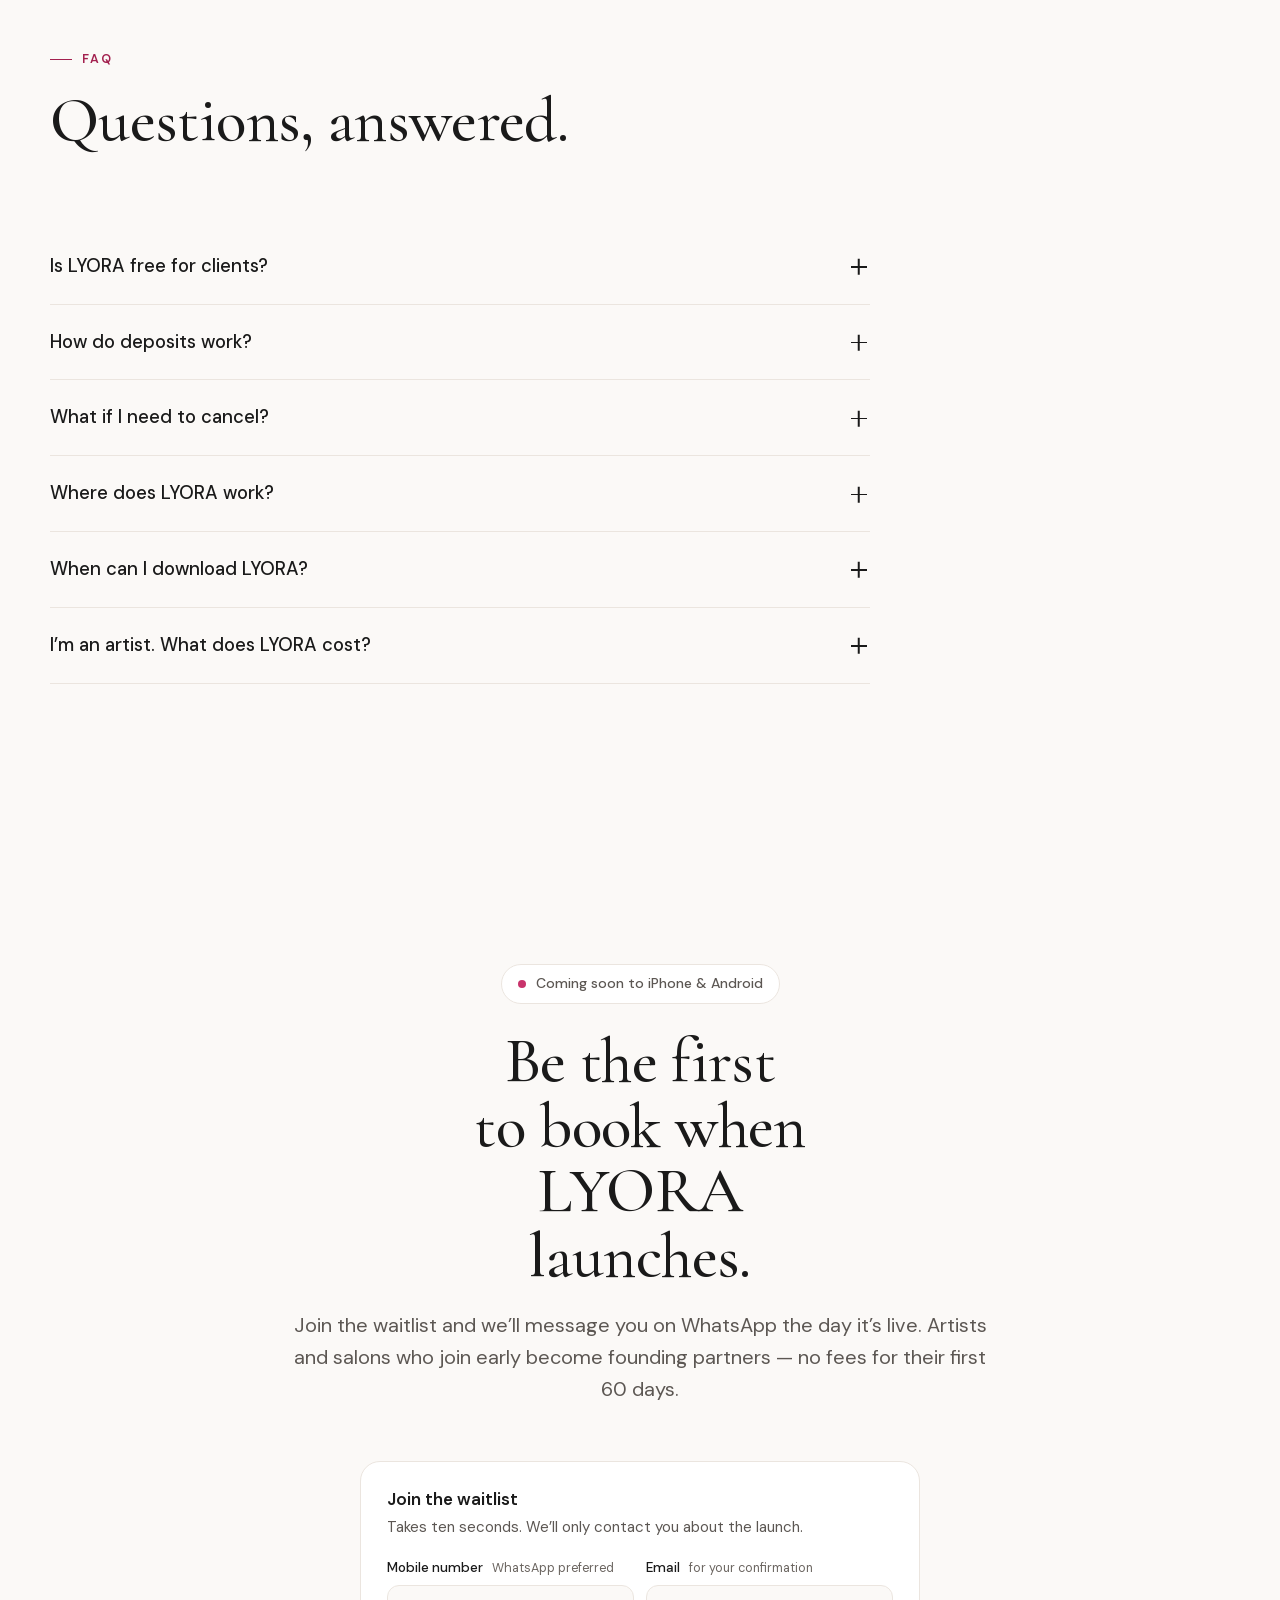
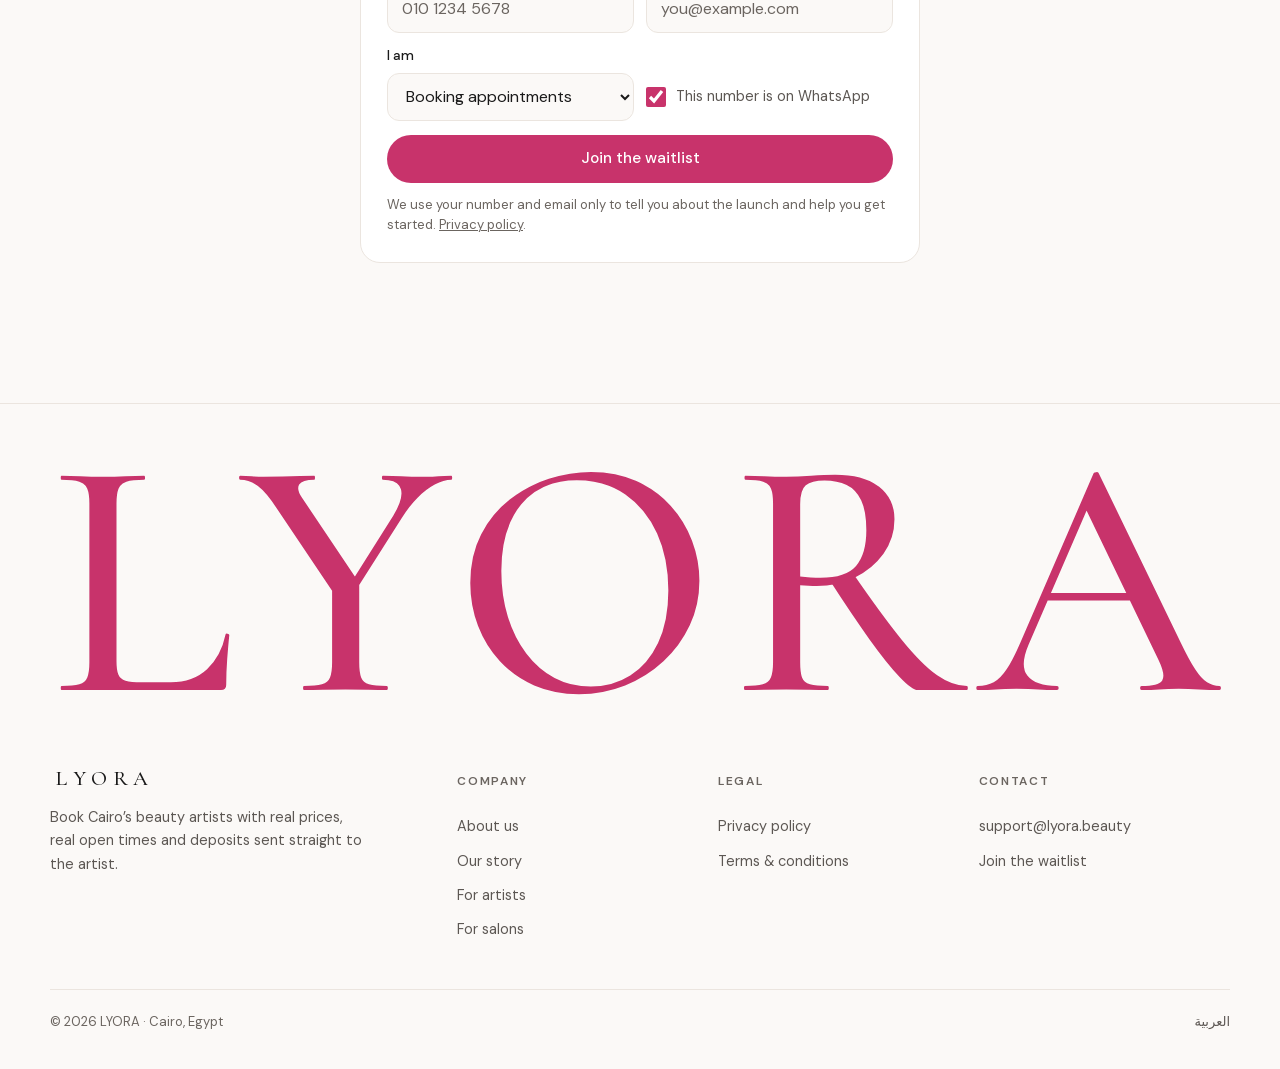
==== commit 15c5d5f4: "Waitlist: email is required (for the confirmation); neutral success text Co-Authored-By: Claude Opus" ====
--- a/index.html
+++ b/index.html
@@ -364,7 +364,7 @@
           <input type="hidden" name="page" value="/">
           <div class="form-row">
             <div class="field"><label for="wl-phone">Mobile number <small>WhatsApp preferred</small></label><input id="wl-phone" type="tel" name="phone" inputmode="tel" autocomplete="tel" placeholder="010 1234 5678" required></div>
-            <div class="field"><label for="wl-email">Email <small>optional</small></label><input id="wl-email" type="email" name="email" autocomplete="email"></div>
+            <div class="field"><label for="wl-email">Email <small>for your confirmation</small></label><input id="wl-email" type="email" name="email" autocomplete="email" placeholder="you@example.com" required></div>
           </div>
           <div class="form-row">
             <div class="field"><label for="wl-role">I am</label>
@@ -379,7 +379,7 @@
           <div class="hp" aria-hidden="true"><label>Leave empty <input type="text" name="_honey" tabindex="-1" autocomplete="off"></label></div>
           <button class="btn btn-rose" type="submit">Join the waitlist</button>
           <p class="form-note">We use your number and email only to tell you about the launch and help you get started. <a href="/privacy.html">Privacy policy</a>.</p>
-          <p class="form-status ok" id="notify-status" role="status" aria-live="polite">You’re on the list. We’ll message you on WhatsApp the day LYORA launches.</p>
+          <p class="form-status ok" id="notify-status" role="status" aria-live="polite">You’re on the list. We’ve received your details and will contact you shortly.</p>
           <p class="form-status err" role="alert">That didn’t go through. <a href="https://wa.me/201027909082?text=Hi%20LYORA%2C%20please%20add%20me%20to%20the%20waitlist." target="_blank" rel="noopener">Message us on WhatsApp</a> and we’ll add you.</p>
         </form>
       </div>
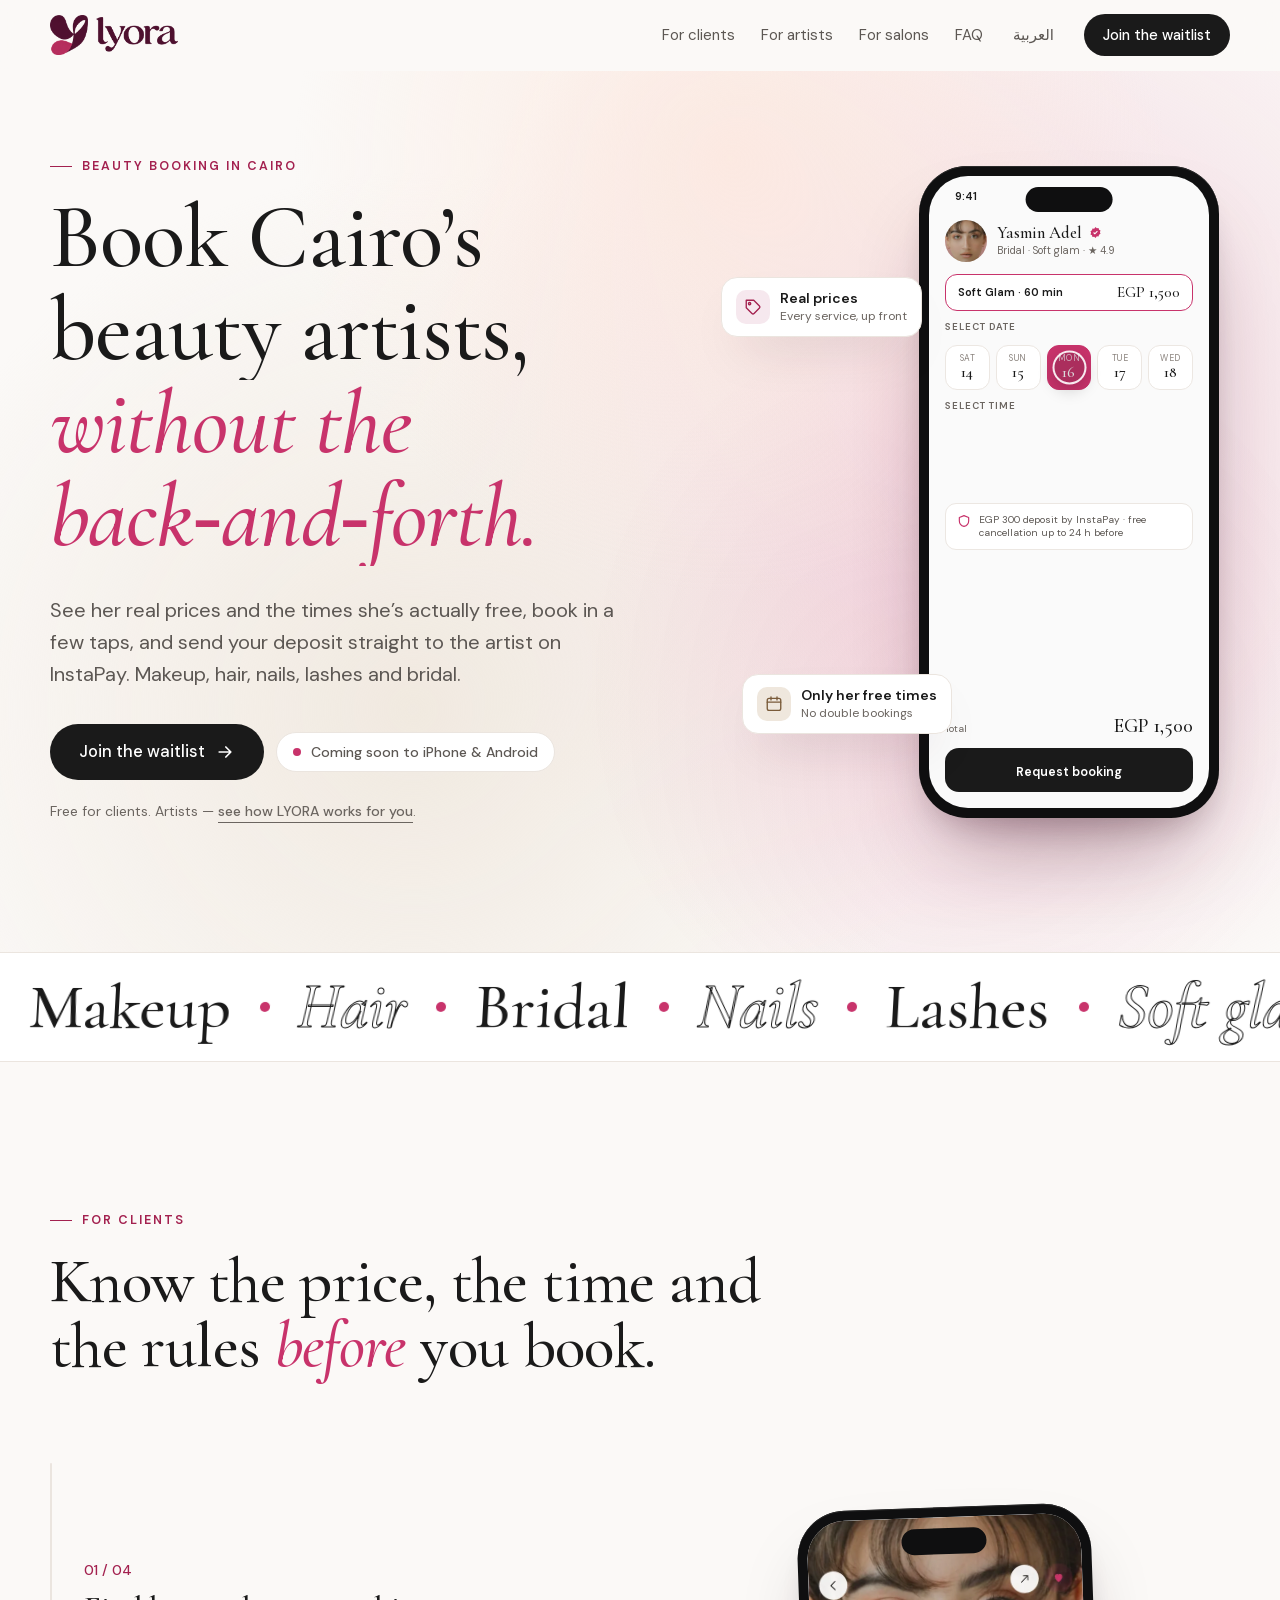
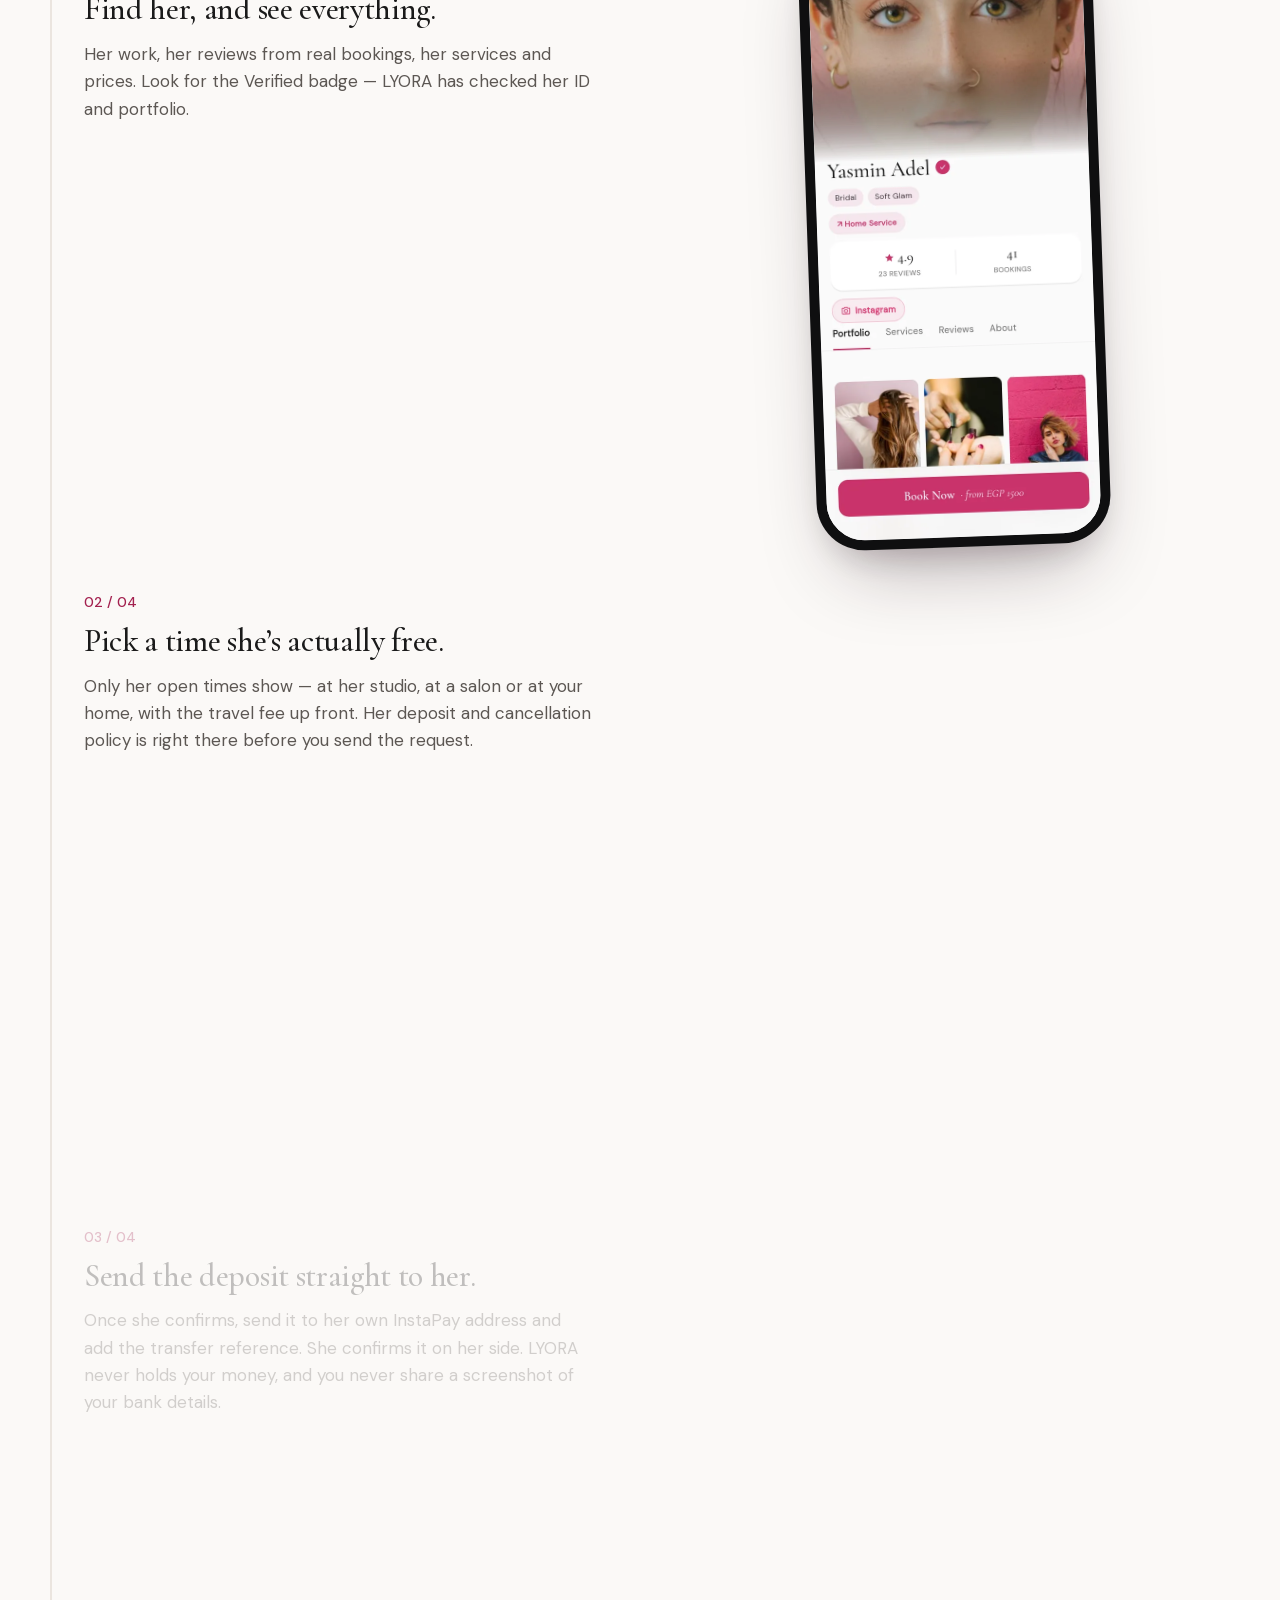
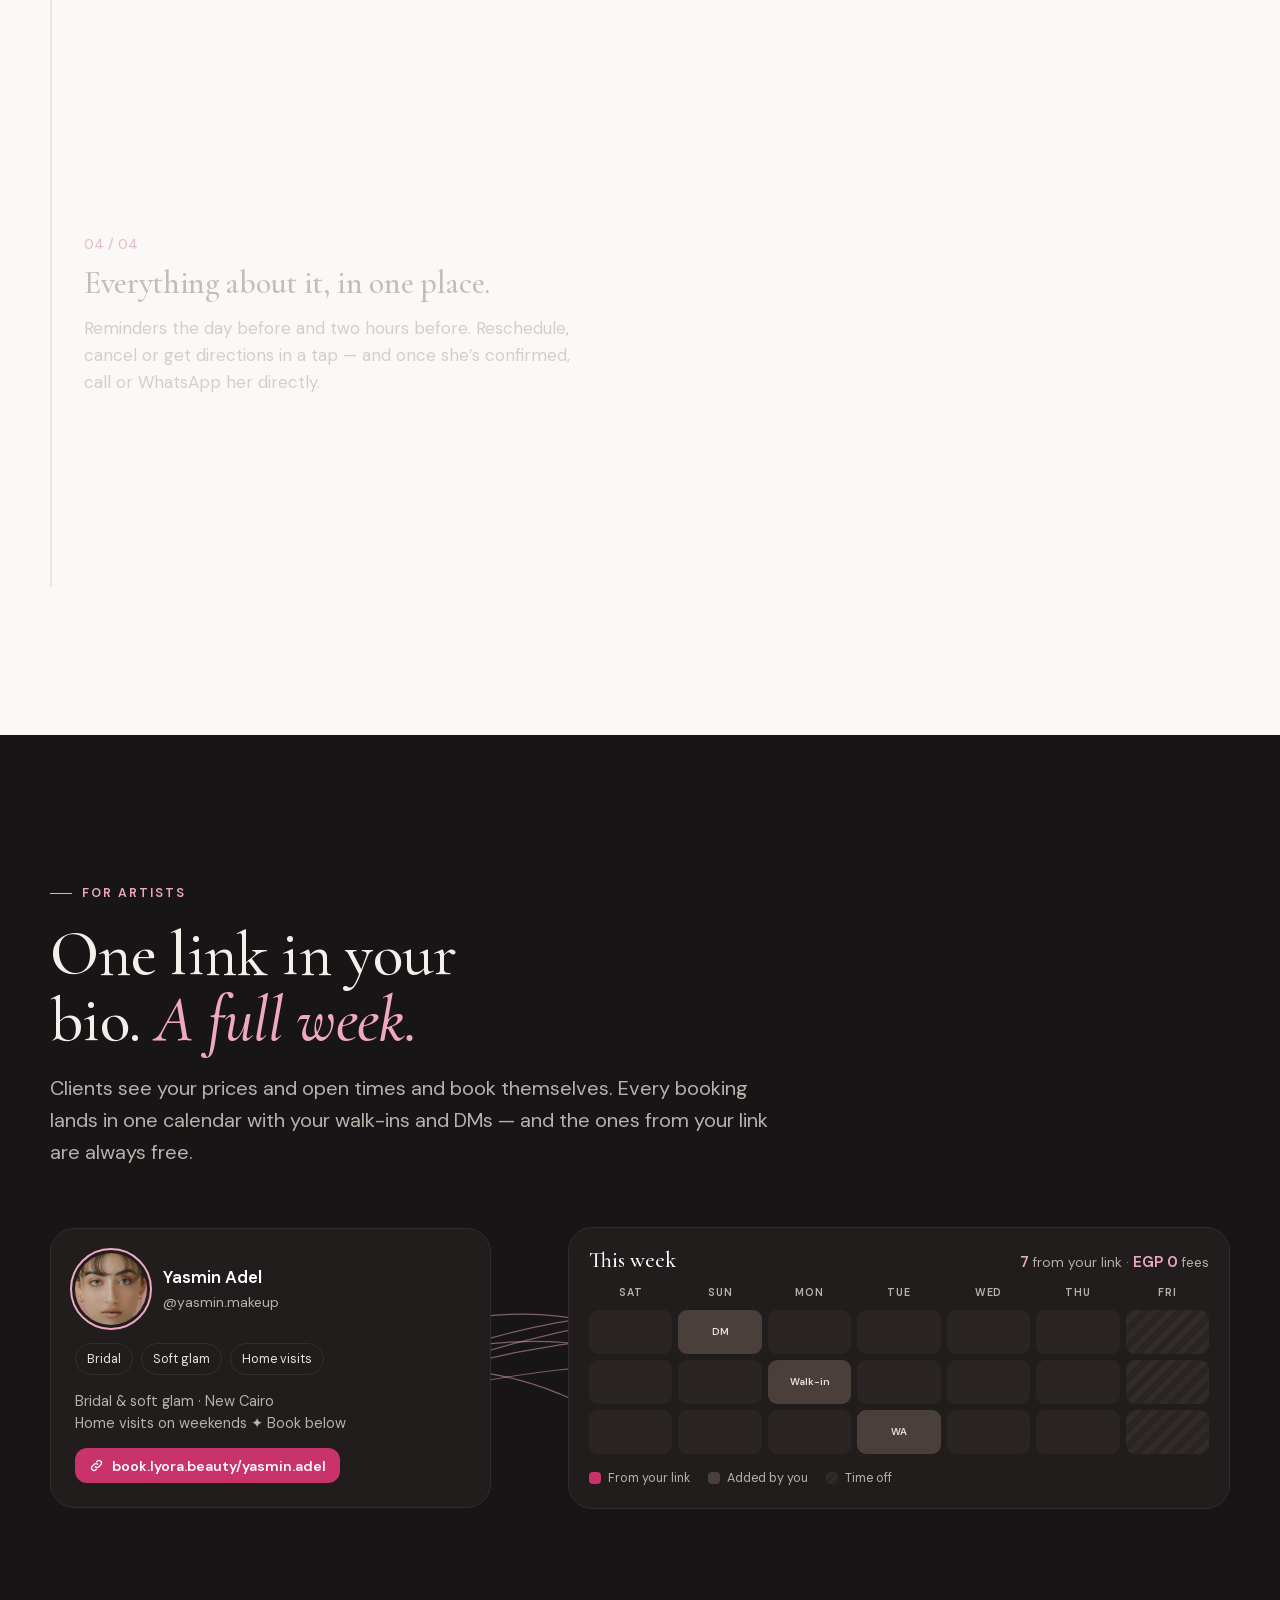
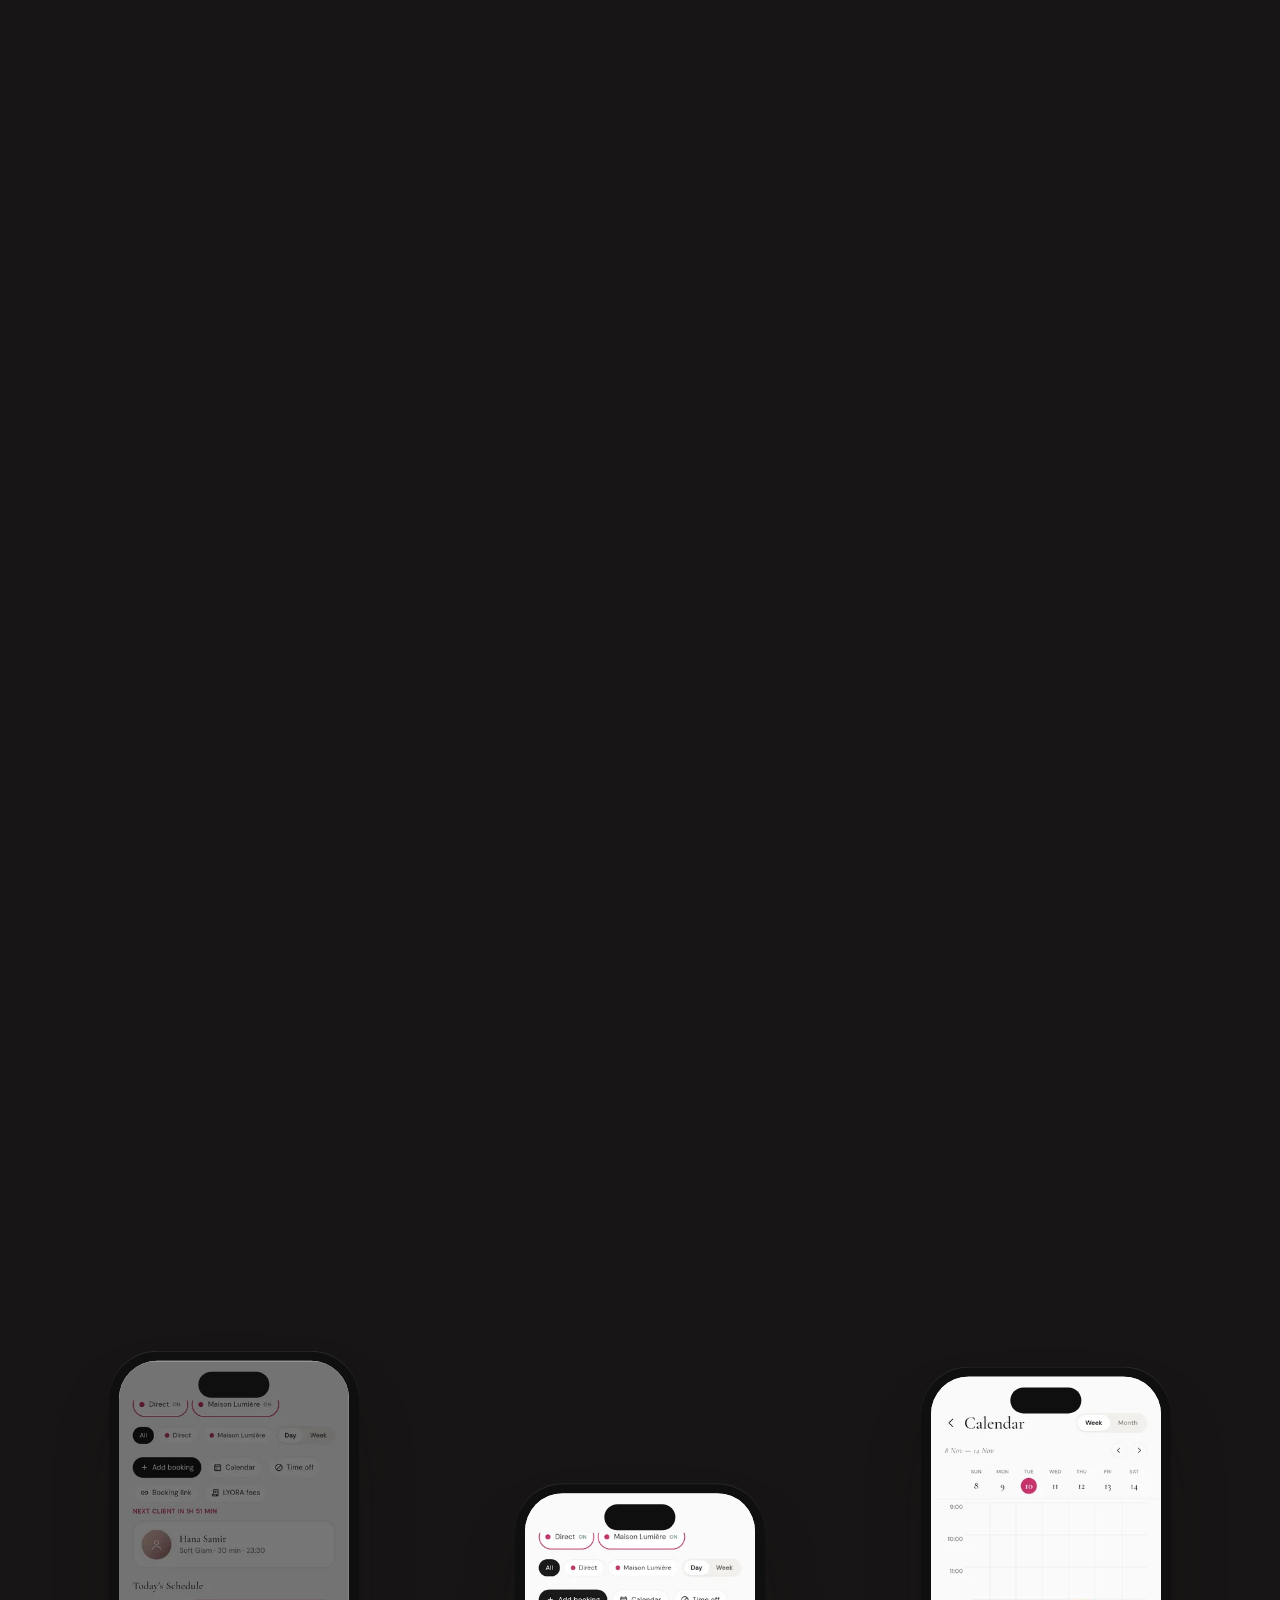
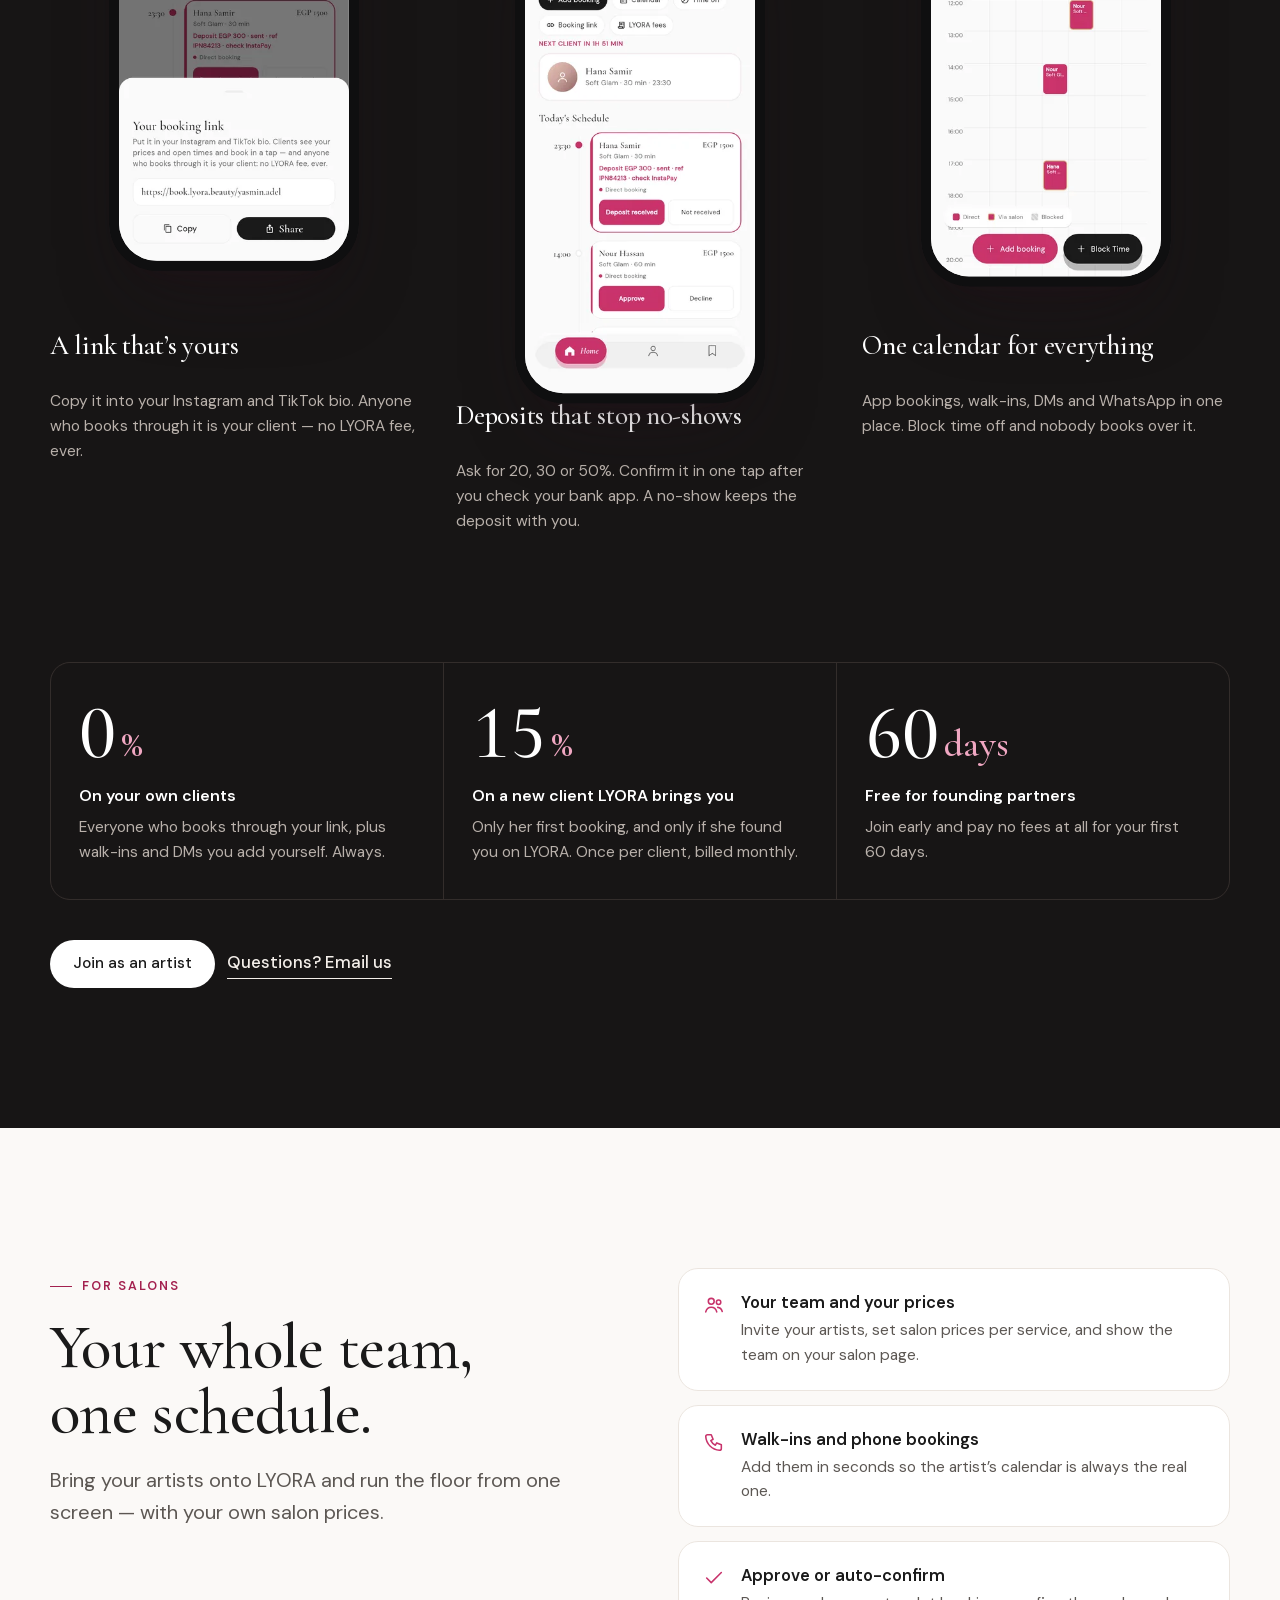
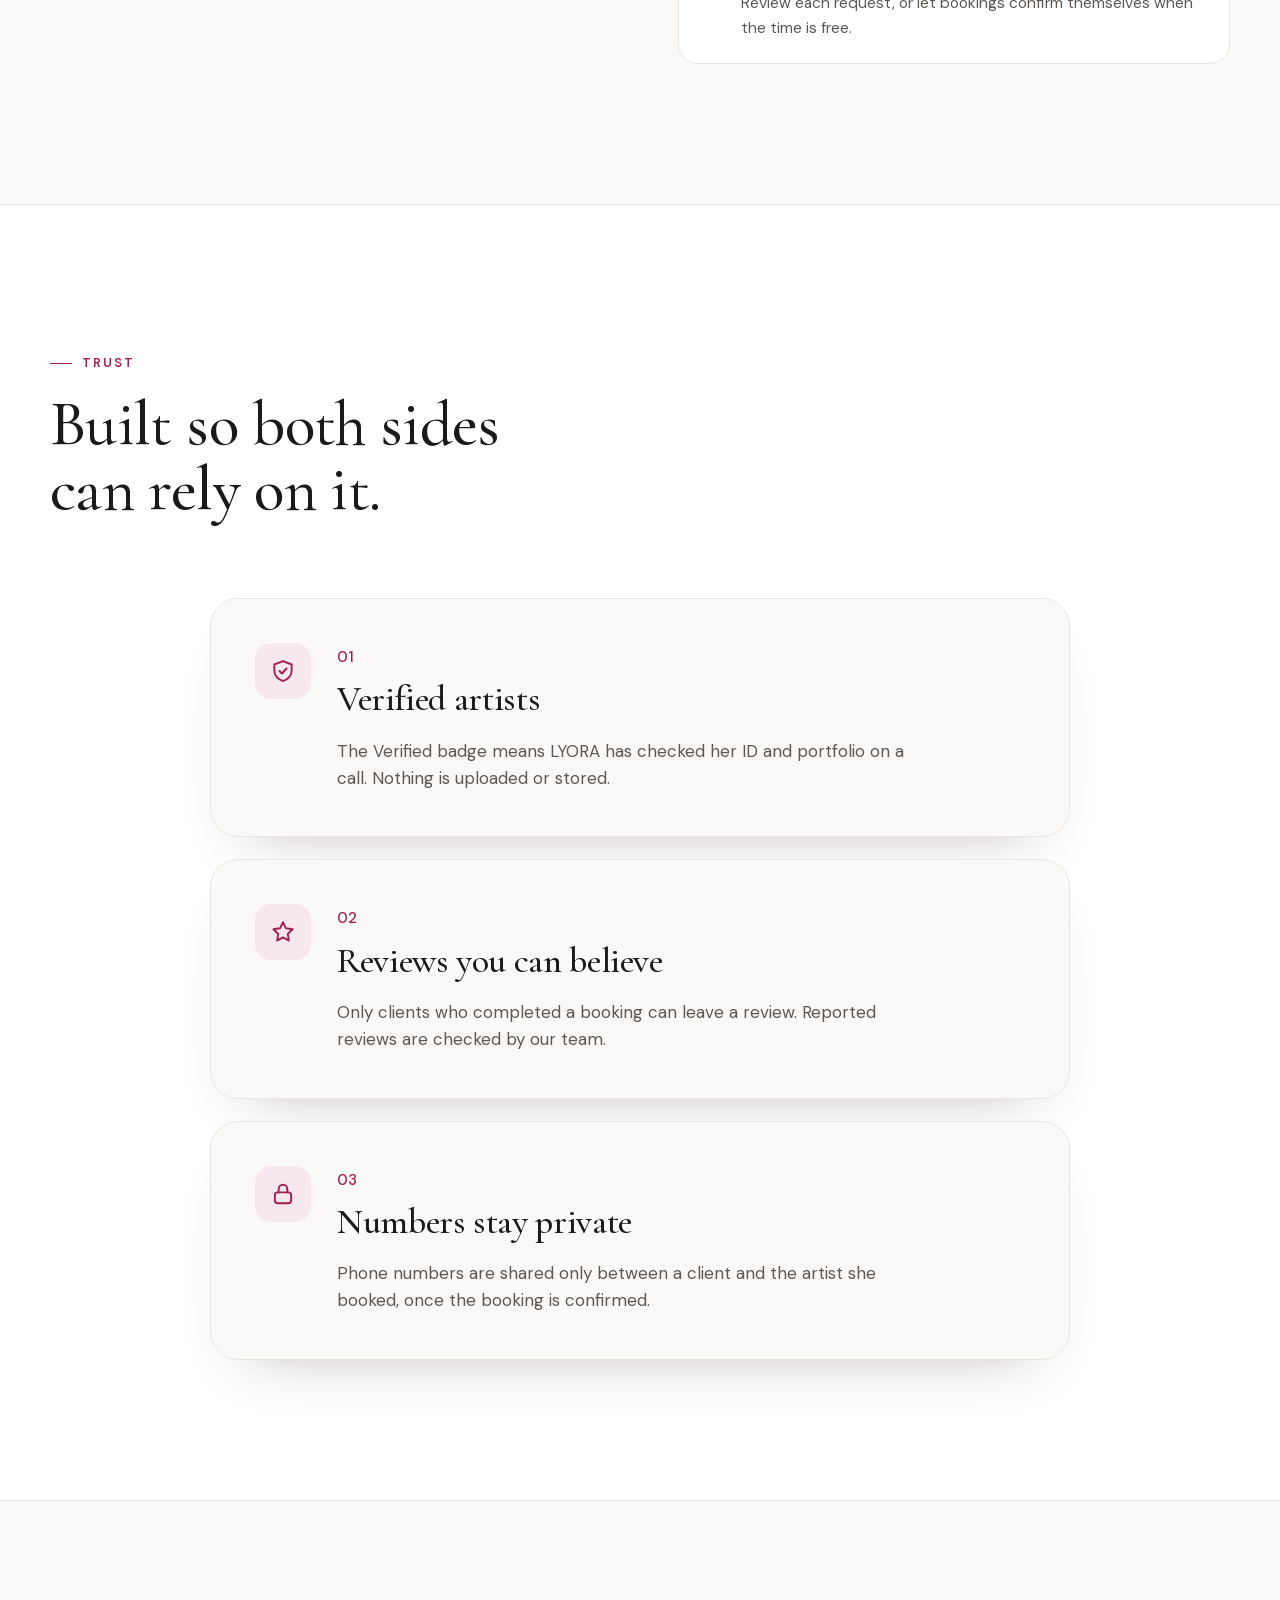
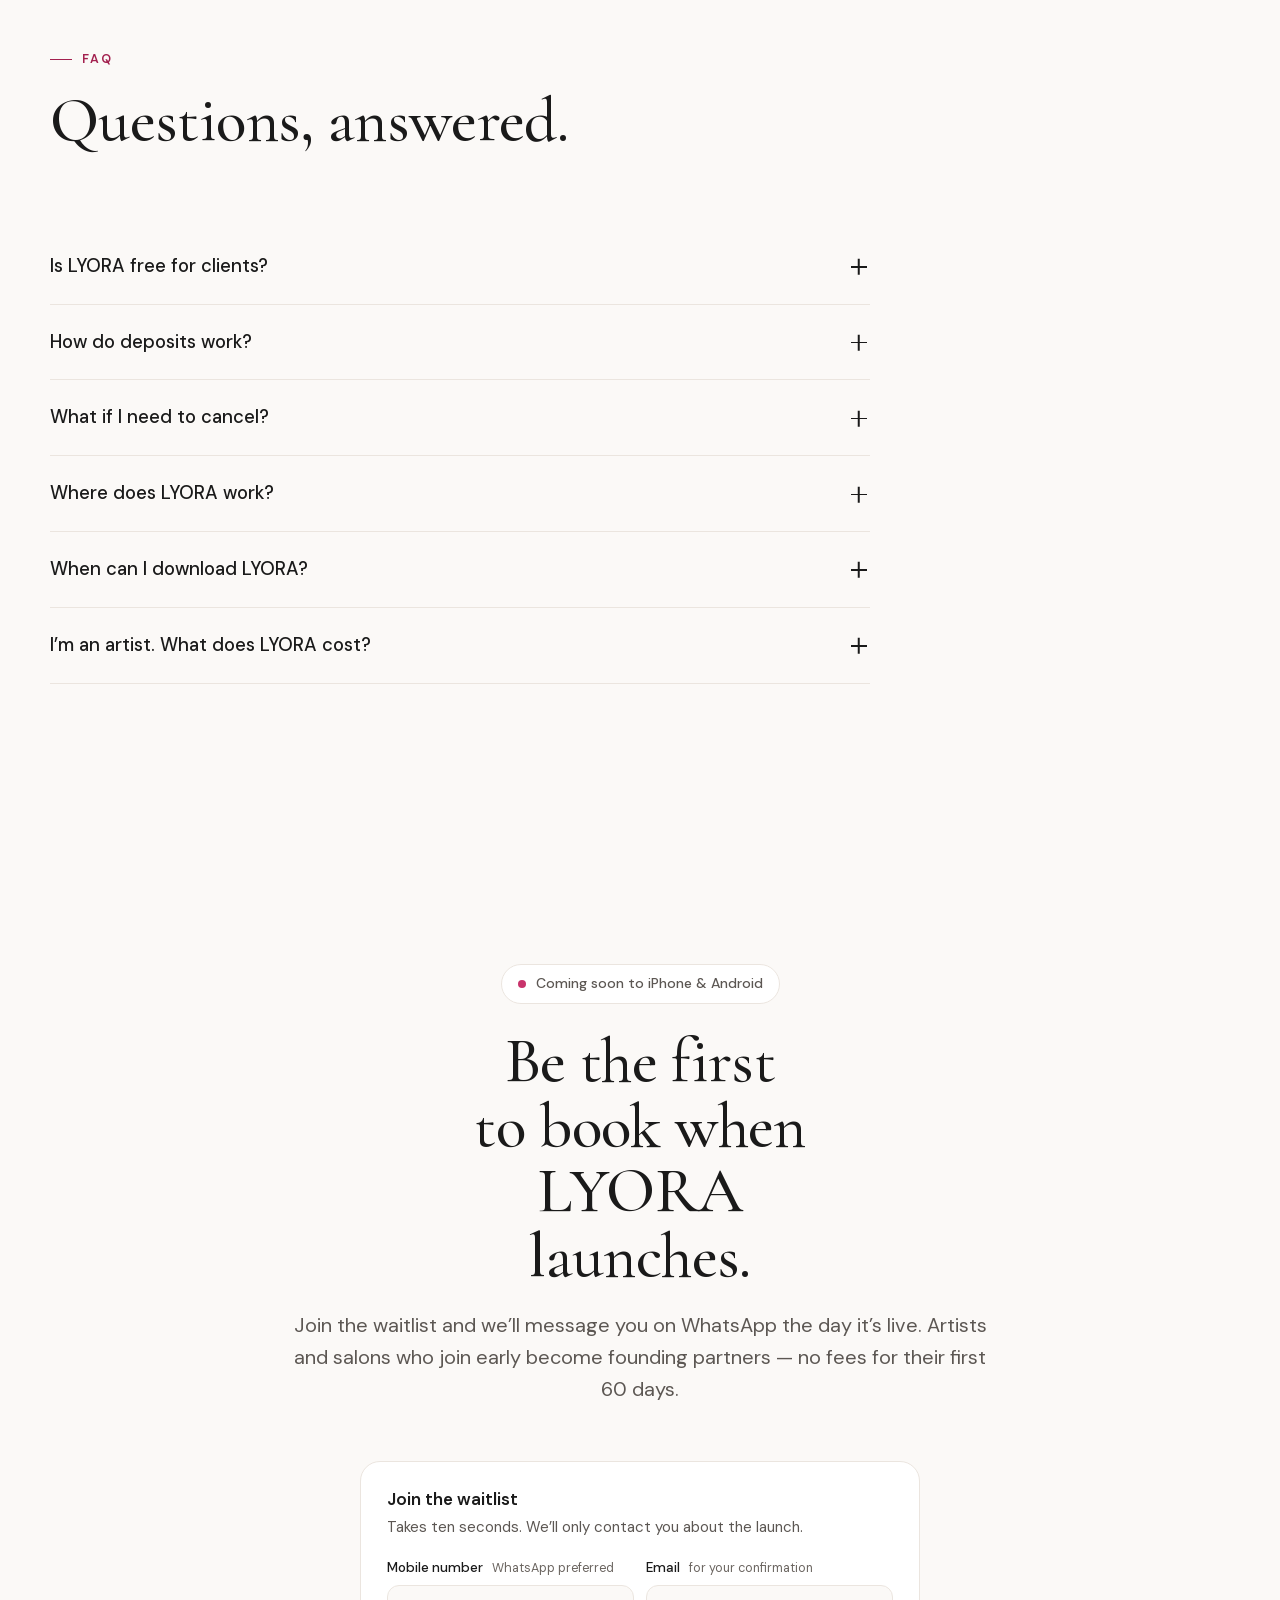
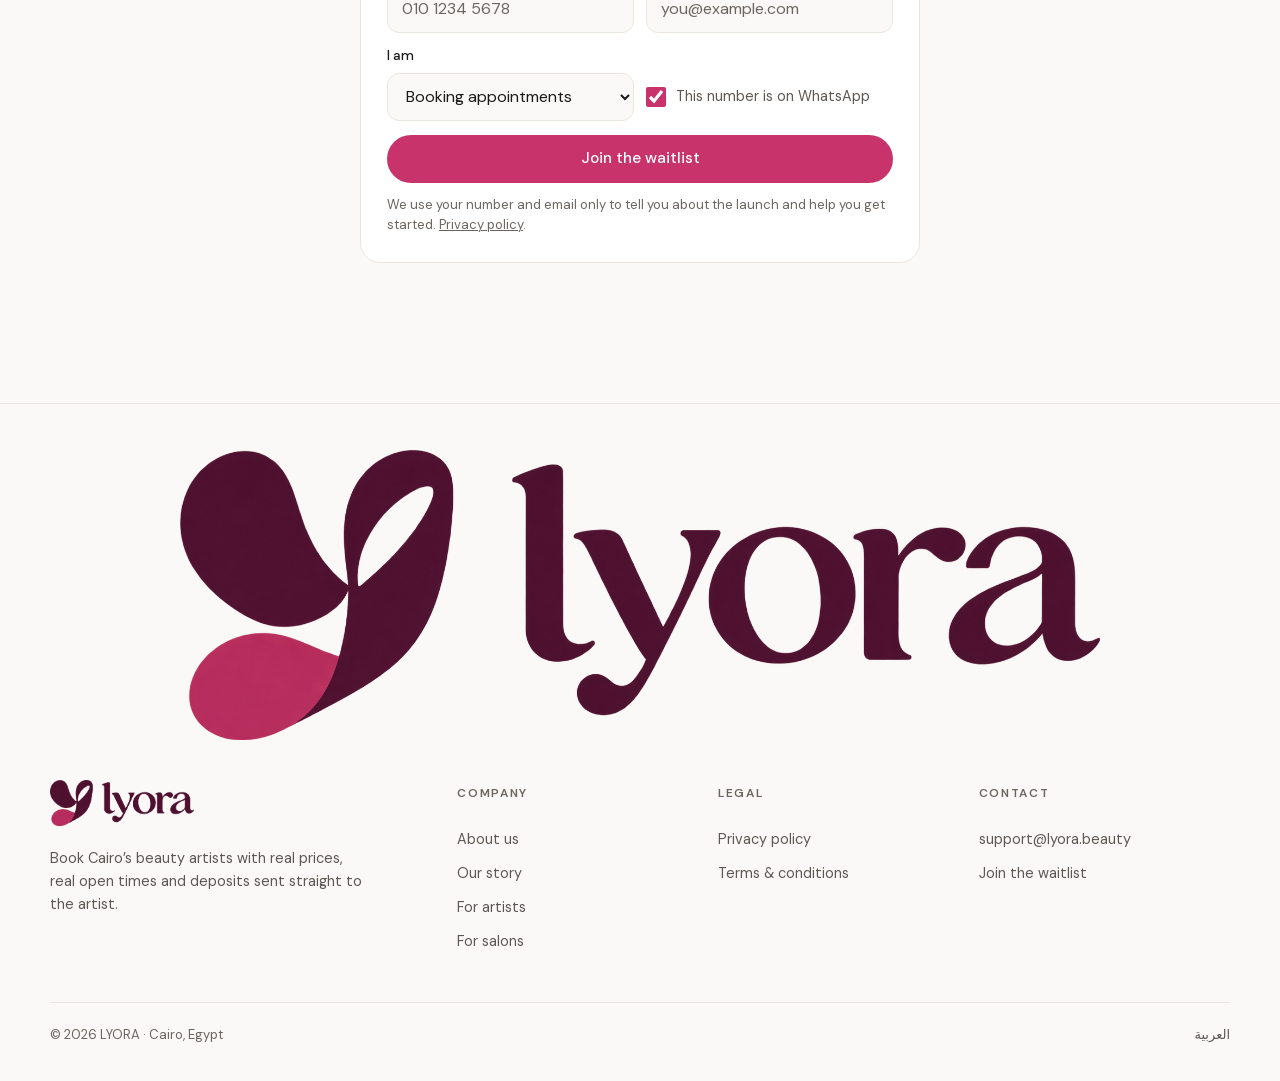
==== commit 62967b27: "Roll out Lyora Fold branding across the English and Arabic site" ====
--- a/index.html
+++ b/index.html
@@ -15,18 +15,18 @@
 <meta property="og:title" content="LYORA — Book beauty artists in Cairo">
 <meta property="og:description" content="Real prices, real open times, and deposits sent straight to the artist on InstaPay.">
 <meta property="og:url" content="https://lyora.beauty/">
-<meta property="og:image" content="https://lyora.beauty/assets/og.jpg">
+<meta property="og:image" content="https://lyora.beauty/assets/og.jpg?v=fold-1">
 <meta property="og:image:width" content="1200">
 <meta property="og:image:height" content="630">
 <meta property="og:locale" content="en_EG">
 <meta property="og:locale:alternate" content="ar_EG">
 <meta name="twitter:card" content="summary_large_image">
-<link rel="icon" type="image/png" sizes="32x32" href="/assets/favicon-32.png">
-<link rel="apple-touch-icon" sizes="180x180" href="/assets/apple-touch-icon.png">
+<link rel="icon" type="image/png" sizes="32x32" href="/assets/favicon-32.png?v=fold-1">
+<link rel="apple-touch-icon" sizes="180x180" href="/assets/apple-touch-icon.png?v=fold-1">
 <link rel="preload" href="/assets/fonts/CormorantGaramond-normal-400-latin.woff2" as="font" type="font/woff2" crossorigin>
 <link rel="preload" href="/assets/fonts/DMSans-normal-400-latin.woff2" as="font" type="font/woff2" crossorigin>
 <link rel="stylesheet" href="/assets/fonts.css">
-<link rel="stylesheet" href="/assets/site.css">
+<link rel="stylesheet" href="/assets/site.css?v=fold-1">
 <script>/* Ink curtain until the intro runs (first visit per session only). */
 (function(){var d=document.documentElement;try{if(matchMedia('(prefers-reduced-motion: reduce)').matches)return;d.classList.add('js-motion');if(!sessionStorage.getItem('lyora_intro'))d.classList.add('intro-pending')}catch(e){}setTimeout(function(){if(!d.classList.contains('motion'))d.classList.remove('js-motion','intro-pending')},3500)})();</script>
 <style>html.intro-pending::after{content:"";position:fixed;inset:0;background:#171515;z-index:99}</style>
@@ -34,7 +34,7 @@
 {
   "@context": "https://schema.org",
   "@graph": [
-    { "@type": "Organization", "@id": "https://lyora.beauty/#organization", "name": "LYORA", "url": "https://lyora.beauty/", "logo": "https://lyora.beauty/assets/lyora-icon.png", "email": "support@lyora.beauty", "areaServed": "Cairo, Egypt" }
+    { "@type": "Organization", "@id": "https://lyora.beauty/#organization", "name": "LYORA", "url": "https://lyora.beauty/", "logo": "https://lyora.beauty/assets/lyora-icon.png?v=fold-1", "email": "support@lyora.beauty", "areaServed": "Cairo, Egypt" }
   ]
 }
 </script>
@@ -44,7 +44,7 @@
 
 <header class="site-header">
   <div class="wrap nav">
-    <a class="wordmark" href="/" aria-label="LYORA home">LYORA</a>
+    <a class="wordmark" href="/" aria-label="LYORA home"><img src="/assets/lyora-fold-horizontal.png" width="1693" height="534" alt="" decoding="async"></a>
     <ul class="nav-links" id="nav-links">
       <li><a href="#clients">For clients</a></li>
       <li><a href="#artists">For artists</a></li>
@@ -389,10 +389,10 @@
 
 <footer class="site-footer">
   <div class="wrap">
-    <div class="giant" aria-hidden="true"><svg class="giant-svg" viewBox="0 60 688 162" focusable="false"><text x="0" y="200">LYORA</text></svg></div>
+    <div class="giant" aria-hidden="true"><img class="giant-logo" src="/assets/lyora-fold-horizontal.png" width="1693" height="534" alt="" loading="lazy"></div>
     <div class="foot-grid">
       <div class="foot-brand">
-        <a class="wordmark" href="/" aria-label="LYORA home">LYORA</a>
+        <a class="wordmark" href="/" aria-label="LYORA home"><img src="/assets/lyora-fold-horizontal.png" width="1693" height="534" alt="" decoding="async"></a>
         <p>Book Cairo’s beauty artists with real prices, real open times and deposits sent straight to the artist.</p>
         <ul class="social" hidden aria-label="LYORA on social media">
           <li><a href="#" data-net="instagram" target="_blank" rel="noopener" aria-label="LYORA on Instagram"><svg viewBox="0 0 24 24" fill="none" stroke="currentColor" stroke-width="1.8" aria-hidden="true"><rect x="3" y="3" width="18" height="18" rx="5.2"/><circle cx="12" cy="12" r="4.1"/><circle cx="17.4" cy="6.6" r="1.1" fill="currentColor" stroke="none"/></svg></a></li>
@@ -431,6 +431,6 @@
 <script src="/assets/vendor/ScrollTrigger.min.js" defer></script>
 <script src="/assets/vendor/MotionPathPlugin.min.js" defer></script>
 <script src="/assets/vendor/lenis.min.js" defer></script>
-<script src="/assets/motion.js" defer></script>
+<script src="/assets/motion.js?v=fold-1" defer></script>
 </body>
 </html>
--- a/assets/site.css
+++ b/assets/site.css
@@ -130,9 +130,8 @@
   position: fixed; inset: 0; z-index: 100; background: var(--dark); color: #f4efea;
   display: grid; place-items: center;
 }
-.intro-mark { display: flex; gap: .3em; font: 500 clamp(40px, 9vw, 120px)/1 "Cormorant Garamond", serif; letter-spacing: .02em; direction: ltr; }
-.intro-mark span { display: inline-block; overflow: hidden; }
-.intro-mark i { display: inline-block; font-style: normal; }
+.intro-mark { width: min(420px, 72vw); direction: ltr; }
+.intro-mark img { display: block; width: 100%; height: auto; filter: brightness(0) invert(1); }
 .intro-line { position: absolute; left: 50%; bottom: 22%; width: min(240px, 50vw); height: 1px; background: rgba(255,255,255,.18); transform: translateX(-50%); overflow: hidden; }
 .intro-line b { display: block; height: 100%; width: 100%; background: var(--rose-light); transform-origin: left; transform: scaleX(0); }
 .intro-tag { position: absolute; bottom: calc(22% - 34px); left: 0; right: 0; text-align: center; font: 500 12px/1 var(--sans); letter-spacing: .3em; text-transform: uppercase; color: var(--dark-2); }
@@ -148,9 +147,10 @@
 .site-header.hide { transform: translateY(-100%); }
 .nav { display: flex; align-items: center; gap: 28px; min-height: 70px; }
 .wordmark {
-  font: 500 23px/1 "Cormorant Garamond", serif; letter-spacing: .28em; text-decoration: none;
-  margin-inline-end: auto; padding-inline-start: .28em; direction: ltr;
-}
+  display: inline-flex; align-items: center; flex: none; width: 128px; text-decoration: none;
+  margin-inline-end: auto; direction: ltr;
+}
+.wordmark img { display: block; width: 100%; height: auto; }
 .nav-links { display: flex; gap: 26px; list-style: none; margin: 0; padding: 0; }
 .nav-links a { position: relative; text-decoration: none; font-size: 15px; color: var(--ink-2); padding: 10px 0; }
 .nav-links a::after {
@@ -498,7 +498,7 @@
 .site-footer { border-top: 1px solid var(--line); padding: 40px 0 36px; font-size: 14.5px; color: var(--ink-2); overflow: clip; }
 .site-footer a { text-decoration: none; }
 .foot-grid { display: grid; grid-template-columns: 1.7fr 1fr 1fr 1.2fr; gap: 36px clamp(24px, 4vw, 56px); }
-.foot-brand .wordmark { font-size: 21px; color: var(--ink); }
+.foot-brand .wordmark { width: 144px; }
 .foot-brand p { margin: 14px 0 20px; max-width: 32ch; }
 .foot-h { font: 600 12px/1.2 var(--sans); letter-spacing: .14em; text-transform: uppercase; color: var(--ink-3); margin: 6px 0 16px; }
 :lang(ar) .foot-h { letter-spacing: 0; font-size: 13px; }
@@ -518,14 +518,9 @@
 .foot-bottom a { color: var(--ink-2); }
 .foot-bottom a:hover { color: var(--ink); text-decoration: underline; }
 @media (max-width: 860px) { .foot-grid { grid-template-columns: 1fr 1fr; } .foot-brand { grid-column: 1 / -1; } }
-/* Footer wordmark: static SVG (solid rose); motion.js splits it into letters and plays
-   line → rise + outline trace → ink fill, once, when it scrolls into view. */
+/* Approved Fold lockup; animate the artwork as a unit to preserve its lettering. */
 .giant { margin: 6px 0 40px; direction: ltr; user-select: none; -webkit-user-select: none; }
-.giant-svg { display: block; width: 100%; height: auto; overflow: visible; }
-.giant-svg text { font: 500 200px "Cormorant Garamond", serif; letter-spacing: .04em; fill: var(--rose); }
-.giant-svg .gl { stroke: var(--rose); stroke-width: 1.4; stroke-linejoin: round; paint-order: stroke; }
-.giant-svg stop { stop-color: var(--rose); }
-.giant-line { stroke: var(--rose); stroke-width: 1.2; }
+.giant-logo { display: block; width: min(100%, 920px); height: auto; margin-inline: auto; }
 
 /* WhatsApp chat button (all pages). Hidden until motion.js arms it and the visitor scrolls
    past the hero; without JS it fades in after 3 s via the keyframe fallback. */
@@ -729,3 +724,5 @@
   .dock-wa:focus-visible, .dock-cta:focus-visible { outline: 2px solid var(--rose); outline-offset: 3px; }
 }
 @media (max-width: 640px) and (prefers-reduced-motion: reduce) { .dock { transition: opacity .2s, visibility 0s; } }
+
+@media (max-width: 380px) { .nav .wordmark { width: 100px; } .nav { gap: 10px; } .nav .btn { padding-inline: 12px; font-size: 13px; } }
